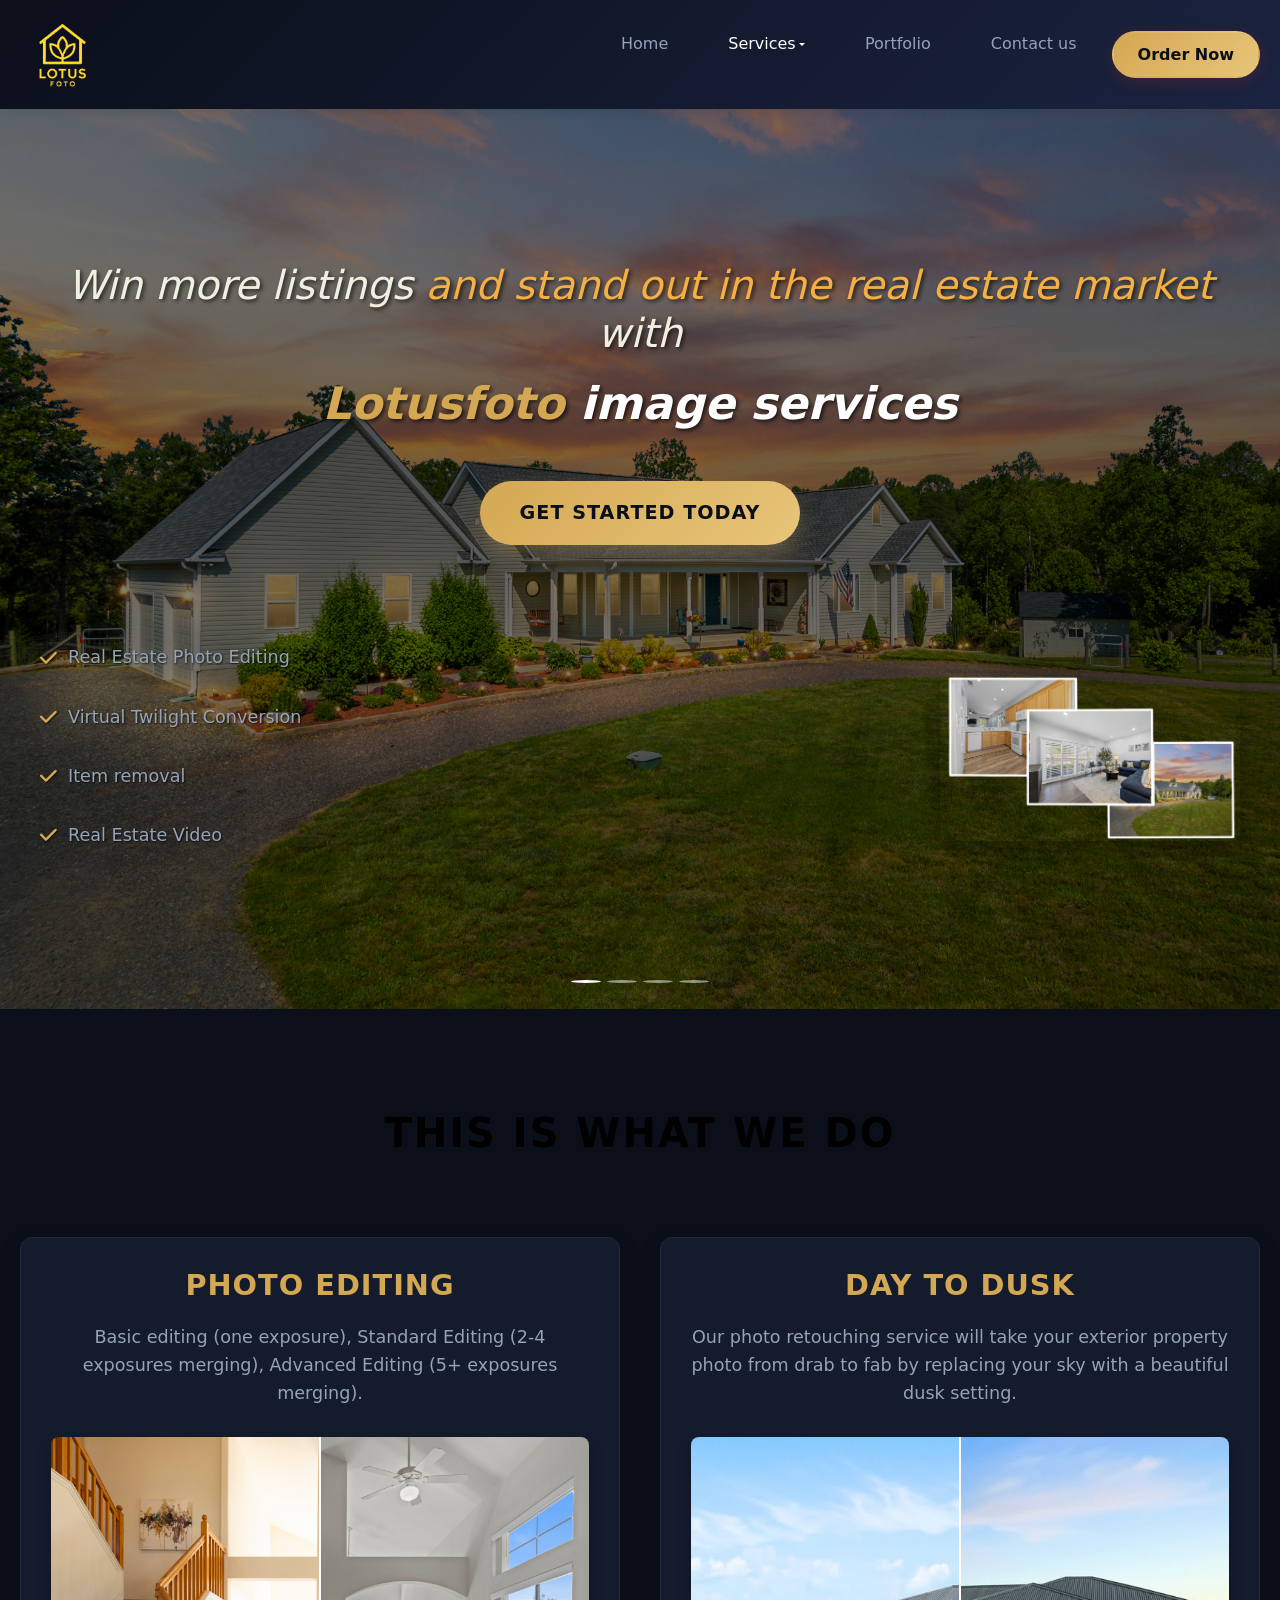
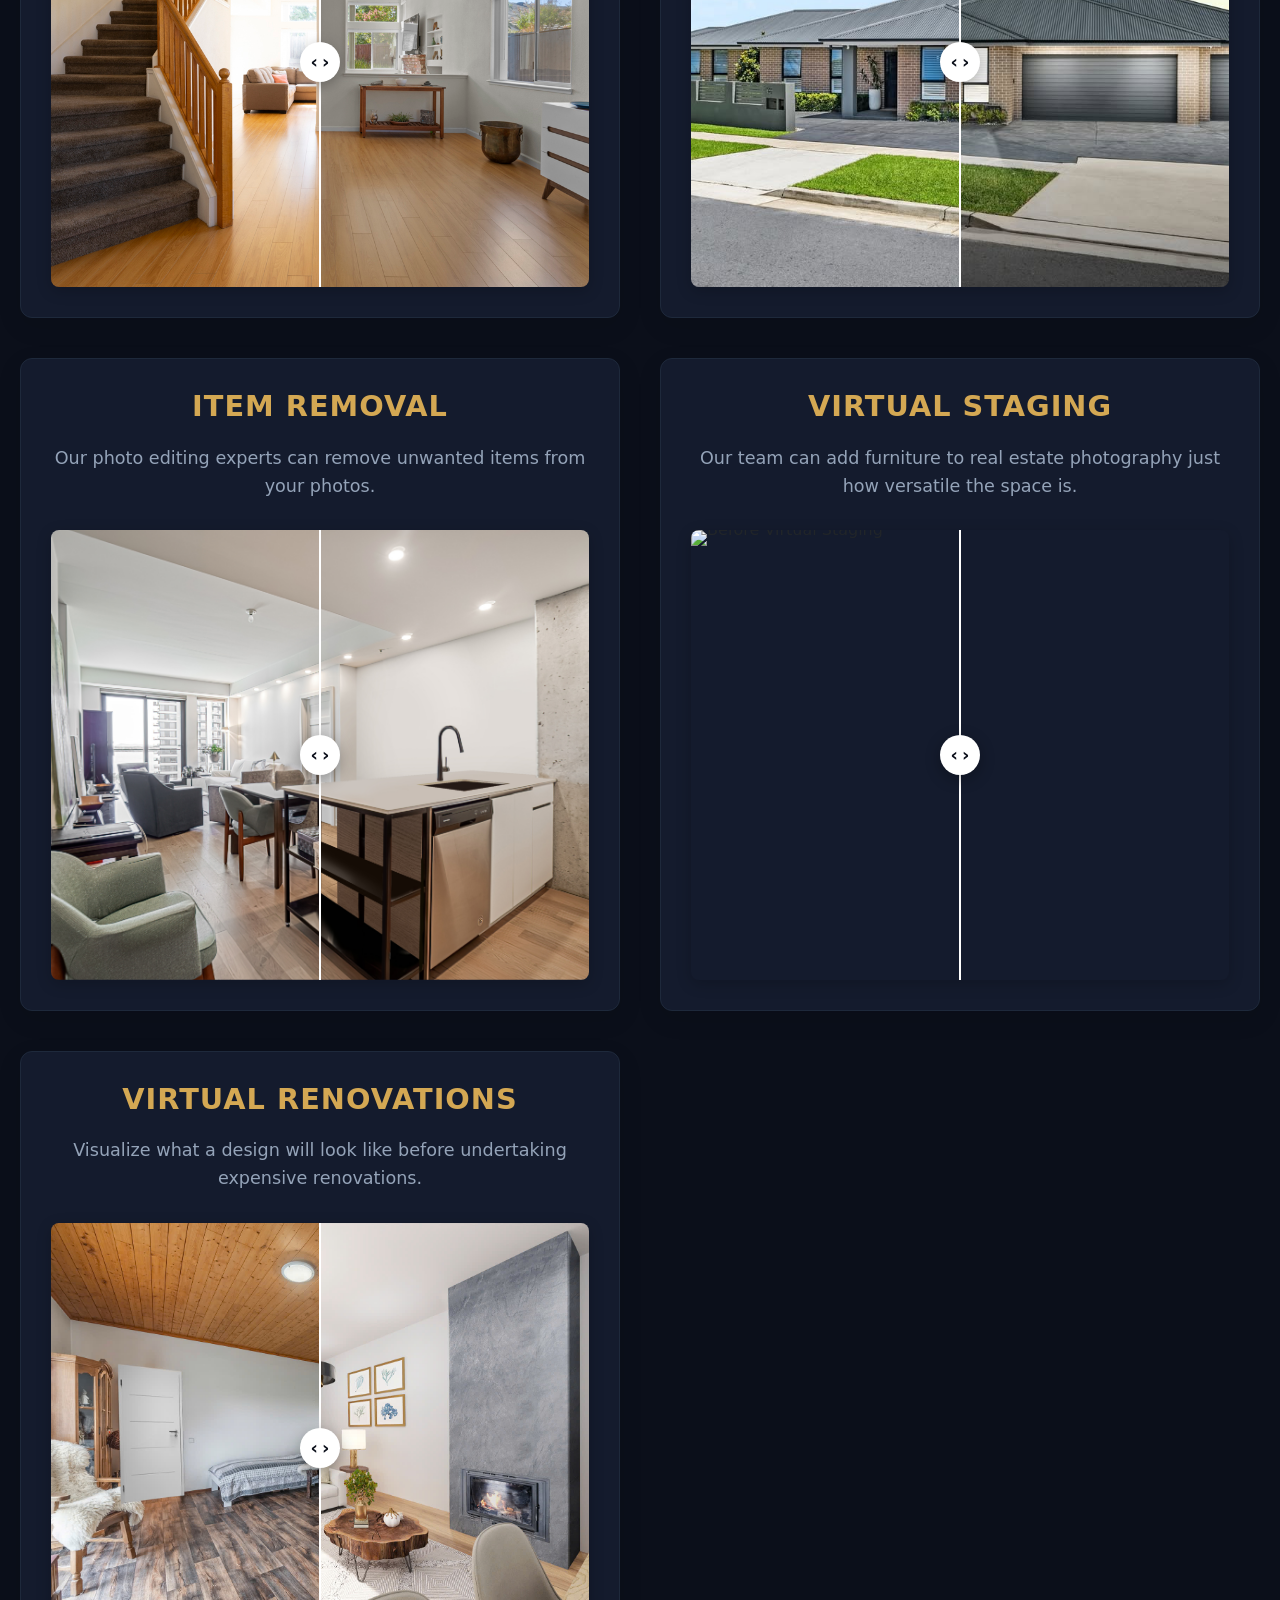
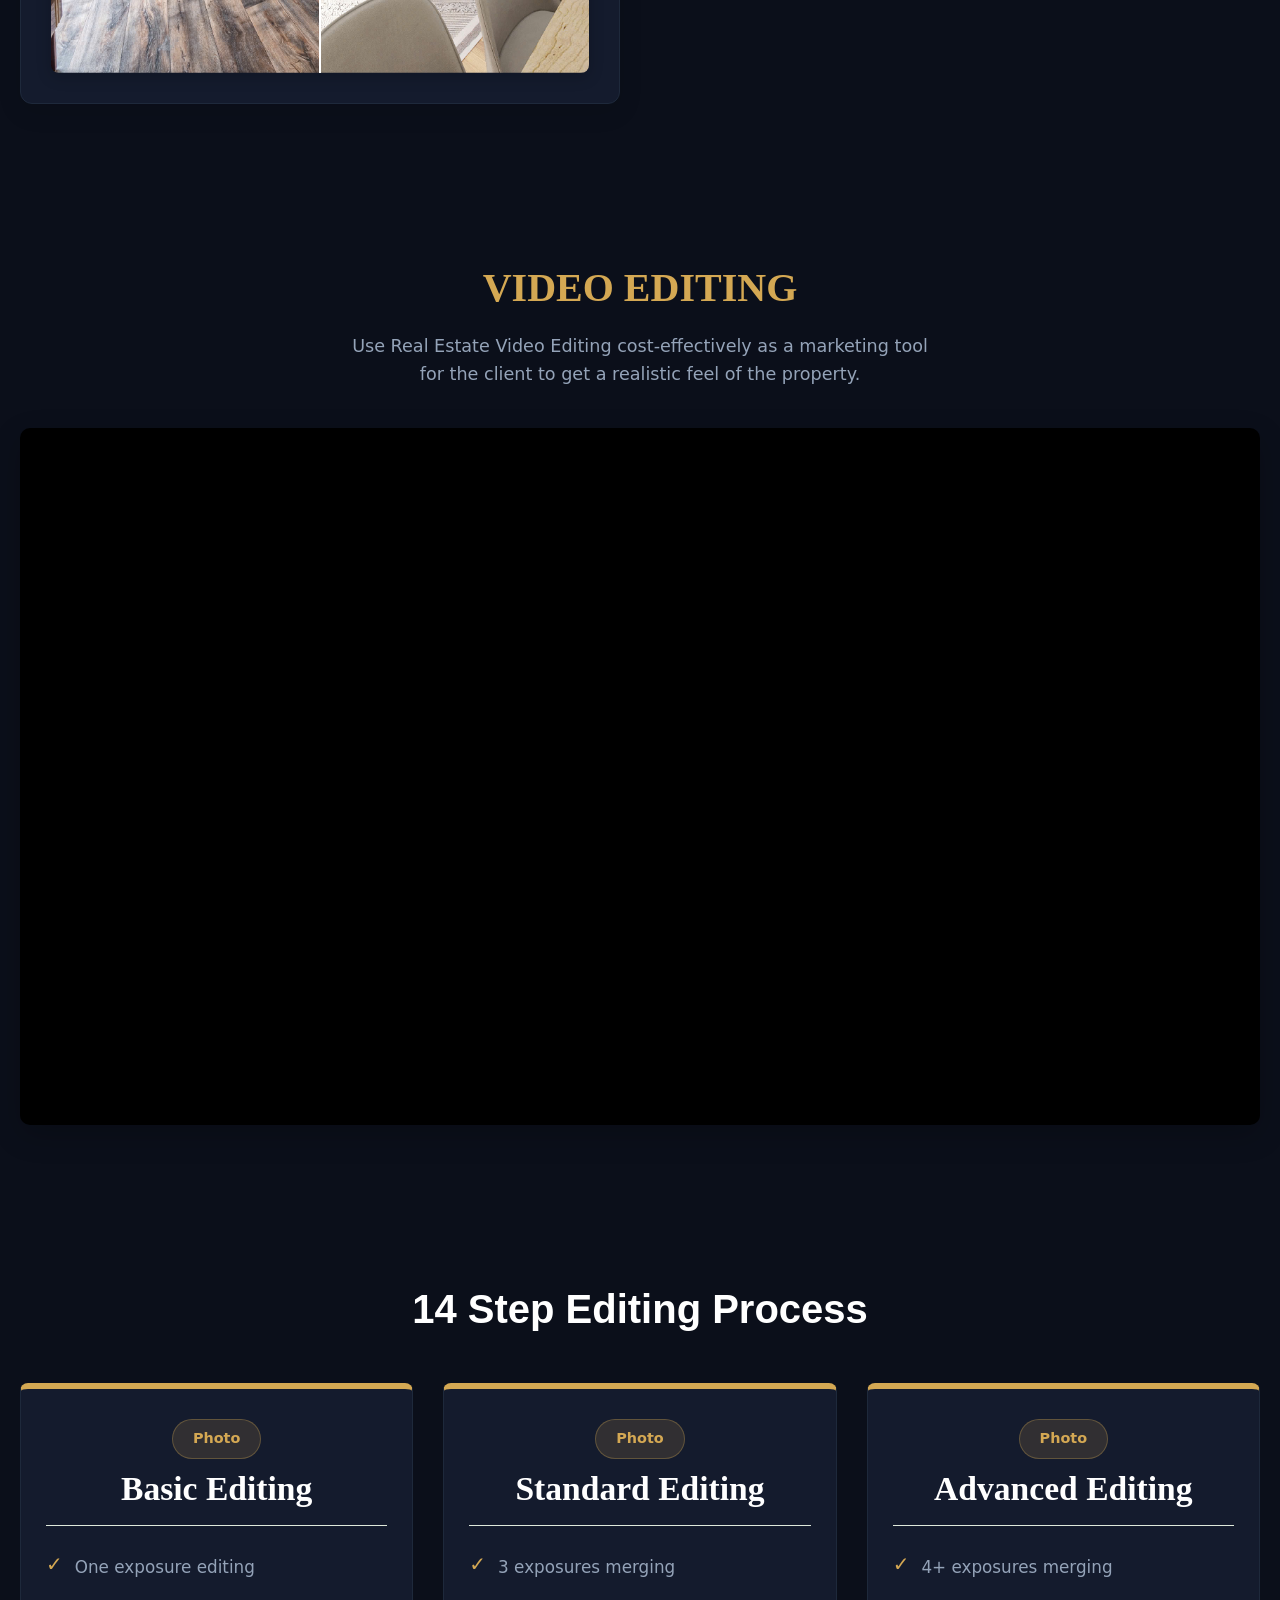
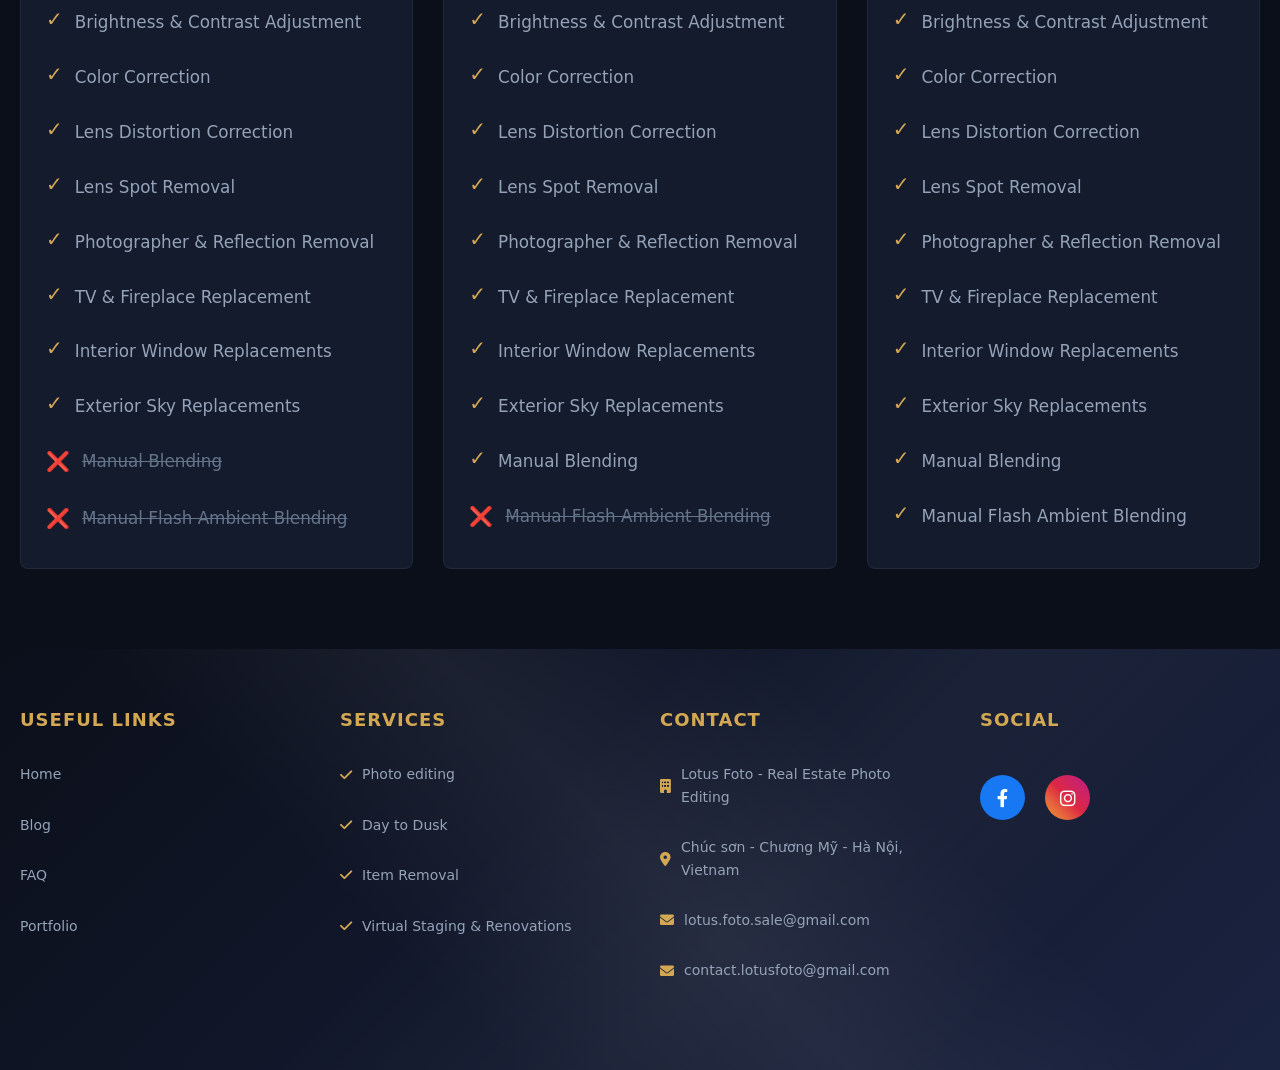
==== index.html @ e8d44ea0 "first commit" ====
<!DOCTYPE html>
<html lang="vi">
<head>
    <meta charset="UTF-8">
    <meta name="viewport" content="width=device-width, initial-scale=1.0, maximum-scale=5.0, user-scalable=yes">
    <title>Lotus Foto</title>
    <link rel="stylesheet" href="styles.css">
    <link rel="stylesheet" href="https://cdnjs.cloudflare.com/ajax/libs/font-awesome/6.0.0/css/all.min.css">
    <link href="https://cdn.jsdelivr.net/npm/bootstrap@5.3.0/dist/css/bootstrap.min.css" rel="stylesheet">
    <script src="https://cdn.jsdelivr.net/npm/bootstrap@5.3.0/dist/js/bootstrap.bundle.min.js"></script>
</head>
<body>
    <header class="header">
        <div class="header-container">
            <!-- Logo Section -->
            <div class="logo-section">
                <img src="images/logo.png" alt="Lotus Foto Logo" class="logo-image">
            </div>

            <!-- Right Section -->
            <div class="header-right-section">
                <!-- Mobile Menu Toggle -->
                <button class="mobile-menu-toggle" id="mobileMenuToggle">
                    <i class="fas fa-bars"></i>
                </button>
                
                <!-- Navigation Menu -->
                <nav class="navigation" id="navigation">
                    <ul class="nav-menu">
                        <li><a href="#home">Home</a></li>
                        <li class="dropdown">
                            <a href="services.html" class="dropdown-toggle" data-bs-toggle="dropdown" aria-expanded="false">Services</a>
                            <ul class="dropdown-menu">
                                <li><a class="dropdown-item" href="photo-editing.html">Photo Editing</a></li>
                                <li><a class="dropdown-item" href="day-to-dusk.html">Day to Dusk</a></li>
                                <li><a class="dropdown-item" href="item-removal.html">Item Removal</a></li>
                                <li><a class="dropdown-item" href="virtual-staging.html">Virtual Staging</a></li>
                                <li><a class="dropdown-item" href="virtual-renovation.html">Virtual Renovation</a></li>
                            </ul>
                        </li>
                        <li><a href="portfolio.html">Portfolio</a></li>
                        <li><a href="#footer">Contact us</a></li>
                    </ul>
                </nav>
                
                <!-- Buy Now Button -->
                <a href="order.html" class="buy-now-btn">Order Now</a>
            </div>
        </div>
    </header>

    <!-- HOME CONTENT (keeps header/footer) -->
    <div id="home-content" class="site-home">
    <!-- Banner Section -->
    <section class="banner">
        <div id="bannerCarousel" class="carousel slide" data-bs-ride="carousel" data-bs-interval="4000">
            <div class="carousel-indicators">
                <button type="button" data-bs-target="#bannerCarousel" data-bs-slide-to="0" class="active"></button>
                <button type="button" data-bs-target="#bannerCarousel" data-bs-slide-to="1"></button>
                <button type="button" data-bs-target="#bannerCarousel" data-bs-slide-to="2"></button>
                <button type="button" data-bs-target="#bannerCarousel" data-bs-slide-to="3"></button>
            </div>
            
            <div class="carousel-inner">
                <!-- Slide 1 -->
                <div class="carousel-item active">
                    <div class="banner-slide" style="background-image: url('images/banner2.jpg');"></div>
                </div>
                
                <!-- Slide 2 -->
                <div class="carousel-item">
                    <div class="banner-slide" style="background-image: url('images/banner3.jpg');"></div>
                </div>
                
                <!-- Slide 3 -->
                <div class="carousel-item">
                    <div class="banner-slide" style="background-image: url('images/banner4.jpg');"></div>
                </div>
                
                <!-- Slide 4 -->
                <div class="carousel-item">
                    <div class="banner-slide" style="background-image: url('images/banner5.jpg');"></div>
                </div>
            </div>
            
        </div>
        
        <!-- Fixed Content -->
        <div class="banner-overlay"></div>
        <div class="banner-content">
            <div class="banner-center">
                <div class="banner-text">
                    <h1 class="banner-headline">
                        <span class="text-cream">Win more listings</span> 
                        <span class="text-orange">and stand out in the real estate market</span> 
                        <span class="text-cream">with</span>
                    </h1>
                    <h2 class="banner-company">
                        <span class="text-orange">Lotusfoto</span> 
                        <span class="text-white">image services</span>
                    </h2>
                </div>
                
                <div class="banner-cta">
                    <button class="cta-button">GET STARTED TODAY</button>
                </div>
            </div>
            
            <div class="banner-bottom">
                <div class="banner-services">
                    <div class="service-item">
                        <i class="fas fa-check"></i>
                        <span>Real Estate Photo Editing</span>
                    </div>
                    <div class="service-item">
                        <i class="fas fa-check"></i>
                        <span>Virtual Twilight Conversion</span>
                    </div>
                    <div class="service-item">
                        <i class="fas fa-check"></i>
                        <span>Item removal</span>
                    </div>
                    <div class="service-item">
                        <i class="fas fa-check"></i>
                        <span>Real Estate Video</span>
                    </div>
                </div>
                
                <div class="banner-image">
                    <img src="images/banner.png" alt="Real Estate Photography" class="banner-img">
                </div>
            </div>
        </div>
    </section>

    <!-- Services Section -->
    <section id="what-we-do" class="services-section">
        <div class="services-container">
            <h2 class="services-title">THIS IS WHAT WE DO</h2>
            
            <div class="services-grid">
                <!-- Photo Editing Service -->
                <div class="service-card">
                    <h3 class="service-card-title">PHOTO EDITING</h3>
                    <p class="service-description">
                        Basic editing (one exposure), Standard Editing (2-4 exposures merging), Advanced Editing (5+ exposures merging).
                    </p>
                    <div class="before-after-container">
                        <div class="before-after-image">
                            <img src="images/PHOTO EDITING/7X5A7819.jpg" alt="Before Photo Editing" class="before-image">
                            <img src="images/PHOTO EDITING/7X5A7819_1.jpg" alt="After Photo Editing" class="after-image">
                            <div class="slider-line"></div>
                            <div class="slider-handle">
                                <div class="slider-arrow left">‹</div>
                                <div class="slider-arrow right">›</div>
                            </div>
                        </div>
                    </div>
                </div>

                <!-- Day to Dusk Service -->
                <div class="service-card">
                    <h3 class="service-card-title">DAY TO DUSK</h3>
                    <p class="service-description">
                        Our photo retouching service will take your exterior property photo from drab to fab by replacing your sky with a beautiful dusk setting.
                    </p>
                    <div class="before-after-container">
                        <div class="before-after-image">
                            <img src="images/DAY TO DUSK/anh trk.jpg" alt="Before Day to Dusk" class="before-image">
                            <img src="images/DAY TO DUSK/sau.jpg" alt="After Day to Dusk" class="after-image">
                            <div class="slider-line"></div>
                            <div class="slider-handle">
                                <div class="slider-arrow left">‹</div>
                                <div class="slider-arrow right">›</div>
                            </div>
                        </div>
                    </div>
                </div>

                <!-- Item Removal Service -->
                <div class="service-card">
                    <h3 class="service-card-title">ITEM REMOVAL</h3>
                    <p class="service-description">
                        Our photo editing experts can remove unwanted items from your photos.
                    </p>
                    <div class="before-after-container">
                        <div class="before-after-image">
                            <img src="images/ITEM REMOVAL/2.jpg" alt="Before Item Removal" class="before-image">
                            <img src="images/ITEM REMOVAL/1.jpg" alt="After Item Removal" class="after-image">
                            <div class="slider-line"></div>
                            <div class="slider-handle">
                                <div class="slider-arrow left">‹</div>
                                <div class="slider-arrow right">›</div>
                            </div>
                        </div>
                    </div>
                </div>


                <!-- Virtual Staging Service -->
                <div class="service-card">
                    <h3 class="service-card-title">VIRTUAL STAGING</h3>
                    <p class="service-description">
                        Our team can add furniture to real estate photography just how versatile the space is.
                    </p>
                    <div class="before-after-container">
                        <div class="before-after-image">
                            <img src="images/Sample Lotus Foto/Virtual Staging/1before.jpg" alt="Before Virtual Staging" class="before-image">
                            <img src="images/Sample Lotus Foto/Virtual Staging/1after.jpg" alt="After Virtual Staging" class="after-image">
                            <div class="slider-line"></div>
                            <div class="slider-handle">
                                <div class="slider-arrow left">‹</div>
                                <div class="slider-arrow right">›</div>
                            </div>
                        </div>
                    </div>
                </div>

                <!-- Virtual Renovations Service -->
                <div class="service-card">
                    <h3 class="service-card-title">VIRTUAL RENOVATIONS</h3>
                    <p class="service-description">
                        Visualize what a design will look like before undertaking expensive renovations.
                    </p>
                    <div class="before-after-container">
                        <div class="before-after-image">
                            <img src="images/1.jpg" alt="Before Virtual Renovation" class="before-image">
                            <img src="images/2.jpg" alt="After Virtual Renovation" class="after-image">
                            <div class="slider-line"></div>
                            <div class="slider-handle">
                                <div class="slider-arrow left">‹</div>
                                <div class="slider-arrow right">›</div>
                            </div>
                        </div>
                    </div>
                </div>
            </div>
        </div>
    </section>

    <!-- Video Section -->
    <section class="video-section">
        <div class="video-container">
            <h2 class="video-title">VIDEO EDITING</h2>
            <p class="video-description">Use Real Estate Video Editing cost-effectively as a marketing tool for the client to get a realistic feel of the property.</p>
            
            <div class="video-wrapper">
                <!-- Option 1: YouTube Video -->
                <iframe 
                    src="https://www.youtube.com/embed/FfPlHTAt458" 
                    title="Real Estate Video Editing"
                    frameborder="0" 
                    allow="accelerometer; autoplay; clipboard-write; encrypted-media; gyroscope; picture-in-picture" 
                    allowfullscreen>
                </iframe>
                
                <!-- Option 2: Local Video File (uncomment to use) -->
                <!--
                <video controls>
                    <source src="videos/your-video.mp4" type="video/mp4">
                    <source src="videos/your-video.webm" type="video/webm">
                    Your browser does not support the video tag.
                </video>
                -->
            </div>
        </div>
    </section>

    <!-- Pricing Section -->
    <section class="pricing-section">
        <div class="pricing-container">
            <h2 class="pricing-title">14 Step Editing Process</h2>
            
            <div class="pricing-grid">
                <!-- Basic Editing -->
                <div class="pricing-card basic">
                    <div class="pricing-header">
                        <span class="pricing-photo">Photo</span>
                        <h3 class="pricing-name">Basic Editing</h3>
                    </div>
                    <div class="pricing-features">
                        <div class="feature-item included">
                            <span class="checkmark">✔</span>
                            <span>One exposure editing</span>
                        </div>
                        <div class="feature-item included">
                            <span class="checkmark">✔</span>
                            <span>Brightness & Contrast Adjustment</span>
                        </div>
                        <div class="feature-item included">
                            <span class="checkmark">✔</span>
                            <span>Color Correction</span>
                        </div>
                        <div class="feature-item included">
                            <span class="checkmark">✔</span>
                            <span>Lens Distortion Correction</span>
                        </div>
                        <div class="feature-item included">
                            <span class="checkmark">✔</span>
                            <span>Lens Spot Removal</span>
                        </div>
                        <div class="feature-item included">
                            <span class="checkmark">✔</span>
                            <span>Photographer & Reflection Removal</span>
                        </div>
                        <div class="feature-item included">
                            <span class="checkmark">✔</span>
                            <span>TV & Fireplace Replacement</span>
                        </div>
                        <div class="feature-item included">
                            <span class="checkmark">✔</span>
                            <span>Interior Window Replacements</span>
                        </div>
                        <div class="feature-item included">
                            <span class="checkmark">✔</span>
                            <span>Exterior Sky Replacements</span>
                        </div>
                        <div class="feature-item excluded">
                            <span class="cross">❌</span>
                            <span>Manual Blending</span>
                        </div>
                        <div class="feature-item excluded">
                            <span class="cross">❌</span>
                            <span>Manual Flash Ambient Blending</span>
                        </div>
                    </div>
                </div>

                <!-- Standard Editing -->
                <div class="pricing-card standard">
                    <div class="pricing-header">
                        <span class="pricing-photo">Photo</span>
                        <h3 class="pricing-name">Standard Editing</h3>
                    </div>
                    <div class="pricing-features">
                        <div class="feature-item included">
                            <span class="checkmark">✔</span>
                            <span>3 exposures merging</span>
                        </div>
                        <div class="feature-item included">
                            <span class="checkmark">✔</span>
                            <span>Brightness & Contrast Adjustment</span>
                        </div>
                        <div class="feature-item included">
                            <span class="checkmark">✔</span>
                            <span>Color Correction</span>
                        </div>
                        <div class="feature-item included">
                            <span class="checkmark">✔</span>
                            <span>Lens Distortion Correction</span>
                        </div>
                        <div class="feature-item included">
                            <span class="checkmark">✔</span>
                            <span>Lens Spot Removal</span>
                        </div>
                        <div class="feature-item included">
                            <span class="checkmark">✔</span>
                            <span>Photographer & Reflection Removal</span>
                        </div>
                        <div class="feature-item included">
                            <span class="checkmark">✔</span>
                            <span>TV & Fireplace Replacement</span>
                        </div>
                        <div class="feature-item included">
                            <span class="checkmark">✔</span>
                            <span>Interior Window Replacements</span>
                        </div>
                        <div class="feature-item included">
                            <span class="checkmark">✔</span>
                            <span>Exterior Sky Replacements</span>
                        </div>
                        <div class="feature-item included">
                            <span class="checkmark">✔</span>
                            <span>Manual Blending</span>
                        </div>
                        <div class="feature-item excluded">
                            <span class="cross">❌</span>
                            <span>Manual Flash Ambient Blending</span>
                        </div>
                    </div>
                </div>

                <!-- Advanced Editing -->
                <div class="pricing-card advanced">
                    <div class="pricing-header">
                        <span class="pricing-photo">Photo</span>
                        <h3 class="pricing-name">Advanced Editing</h3>
                    </div>
                    <div class="pricing-features">
                        <div class="feature-item included">
                            <span class="checkmark">✔</span>
                            <span>4+ exposures merging</span>
                        </div>
                        <div class="feature-item included">
                            <span class="checkmark">✔</span>
                            <span>Brightness & Contrast Adjustment</span>
                        </div>
                        <div class="feature-item included">
                            <span class="checkmark">✔</span>
                            <span>Color Correction</span>
                        </div>
                        <div class="feature-item included">
                            <span class="checkmark">✔</span>
                            <span>Lens Distortion Correction</span>
                        </div>
                        <div class="feature-item included">
                            <span class="checkmark">✔</span>
                            <span>Lens Spot Removal</span>
                        </div>
                        <div class="feature-item included">
                            <span class="checkmark">✔</span>
                            <span>Photographer & Reflection Removal</span>
                        </div>
                        <div class="feature-item included">
                            <span class="checkmark">✔</span>
                            <span>TV & Fireplace Replacement</span>
                        </div>
                        <div class="feature-item included">
                            <span class="checkmark">✔</span>
                            <span>Interior Window Replacements</span>
                        </div>
                        <div class="feature-item included">
                            <span class="checkmark">✔</span>
                            <span>Exterior Sky Replacements</span>
                        </div>
                        <div class="feature-item included">
                            <span class="checkmark">✔</span>
                            <span>Manual Blending</span>
                        </div>
                        <div class="feature-item included">
                            <span class="checkmark">✔</span>
                            <span>Manual Flash Ambient Blending</span>
                        </div>
                    </div>
                </div>
            </div>
        </div>
    </section>
    </div>

    <!-- PHOTO EDITING PAGE (renders when hash=#photo-editing) -->
    <div id="photo-editing-page" class="site-page page-hidden">
        <!-- Top image slider -->
        <section class="pe-top-slider">
            <div class="pe-container">
                <div class="pe-skeleton" id="peTopSkeleton"></div>
                <div class="pe-multi-slider is-hidden" data-visible="3" data-autoplay="true" data-interval="3500">
                    <button class="pe-nav pe-prev" aria-label="Previous"></button>
                    <div class="pe-viewport">
                        <div class="pe-track">
                            <img src="images/Sample Lotus Foto/HDR Blending/2/DSC05851.jpg" loading="lazy" alt="slide 1">
                            <img src="images/Sample Lotus Foto/HDR Blending/2/DSC05895.jpg" loading="lazy" alt="slide 2">
                            <img src="images/Sample Lotus Foto/HDR Blending/2/DSC05904.jpg" loading="lazy" alt="slide 3">
                            <img src="images/Sample Lotus Foto/HDR Blending/2/DSC05935.jpg" loading="lazy" alt="slide 4">
                            <img src="images/Sample Lotus Foto/HDR Blending/2/DSC05970.jpg" loading="lazy" alt="slide 5">
                            <img src="images/Sample Lotus Foto/HDR Blending/2/DSC06031.jpg" loading="lazy" alt="slide 6">
                        </div>
                    </div>
                    <button class="pe-nav pe-next" aria-label="Next"></button>
                </div>
            </div>
        </section>
        <section class="pe-hero">
            <div class="pe-container">
                <h1 class="pe-title">Real Estate Photo Editing Services</h1>
                <p class="pe-lead">With over <strong>08 years of experience</strong> in real estate photo editing services, Egecko Team has served hundreds of satisfied customers worldwide. Our editing process is standardized with 14 steps, you can see it below.</p>
                <p class="pe-text">Especially, we have a person to <strong>control the quality of the product</strong> before sending it back to the customer, he is Lucas. After the editor completes the job, Lucas will check again to make sure the work is of the highest quality, and the customer's requirements have been completed.</p>
                <p class="pe-text"><strong>We are committed to high and consistency quality</strong> before sending photos back to the customer.</p>
                <div class="pe-cta"><a href="#contact" class="cta-button">Free Trial Test</a></div>
            </div>
        </section>

        <section class="pe-process">
            <div class="pe-container">
                <h2 class="pe-section-title">Photo Editing Process</h2>
                <div class="pe-card">
                    <ul>
                        <li>Exposures merging/ Blending</li>
                        <li>Correct Color</li>
                        <li>Correct Lens Distortion</li>
                        <li>Adjust Brightness & Contrast</li>
                        <li>Remove Lens Spot</li>
                        <li>Remove Camera & Reflection</li>
                        <li>Manual Blending + Manual Flash Ambient Blending</li>
                        <li>Add TV Screen & Fire to Fireplace</li>
                        <li>Interior Window Replacements</li>
                        <li>Sky Replacements</li>
                    </ul>
                </div>
            </div>
        </section>

        <section class="pe-showcase">
            <div class="pe-container">
                <h2 class="pe-section-title alt">Check Out What We Do</h2>
                <div class="pe-grid">
                    <div class="before-after-container">
                        <div class="before-after-image">
                            <img src="images/Sample Lotus Foto/Virtual Staging/1before.jpg" alt="Before" class="before-image">
                            <img src="images/Sample Lotus Foto/Virtual Staging/1after.jpg" alt="After" class="after-image">
                            <div class="slider-line"></div>
                            <div class="slider-handle"><div class="slider-arrow left">‹</div><div class="slider-arrow right">›</div></div>
                        </div>
                    </div>
                    <div class="before-after-container">
                        <div class="before-after-image">
                            <img src="images/PHOTO EDITING/7X5A7819_1.jpg" alt="Before" class="before-image">
                            <img src="images/PHOTO EDITING/7X5A7819.jpg" alt="After" class="after-image">
                            <div class="slider-line"></div>
                            <div class="slider-handle"><div class="slider-arrow left">‹</div><div class="slider-arrow right">›</div></div>
                        </div>
                    </div>
                    <div class="before-after-container">
                        <div class="before-after-image">
                            <img src="images/DAY TO DUSK/anh trk.jpg" alt="Before" class="before-image">
                            <img src="images/DAY TO DUSK/sau.jpg" alt="After" class="after-image">
                            <div class="slider-line"></div>
                            <div class="slider-handle"><div class="slider-arrow left">‹</div><div class="slider-arrow right">›</div></div>
                        </div>
                    </div>
                </div>
            </div>
        </section>

        <section class="pe-prices">
            <div class="pe-container">
                <h2 class="pe-section-title">Real Estate Photo Editing Prices</h2>
                <div class="pricing-grid">
                    <!-- Reuse existing pricing cards -->
                    <div class="pricing-card basic">
                        <div class="pricing-header">
                            <span class="pricing-photo">Photo</span>
                            <h3 class="pricing-name">Basic Editing</h3>
                        </div>
                        <div class="pricing-features">
                            <div class="feature-item included"><span class="checkmark">✔</span><span>01 exposure editing</span></div>
                            <div class="feature-item included"><span class="checkmark">✔</span><span>14 Steps Editing Process</span></div>
                            <div class="feature-item included"><span class="checkmark">✔</span><span>Turnaround: 12–15 hours</span></div>
                        </div>
                    </div>
                    <div class="pricing-card standard">
                        <div class="pricing-header">
                            <span class="pricing-photo">Photo</span>
                            <h3 class="pricing-name">Standard Editing</h3>
                        </div>
                        <div class="pricing-features">
                            <div class="feature-item included"><span class="checkmark">✔</span><span>02 – 03 exposures editing</span></div>
                            <div class="feature-item included"><span class="checkmark">✔</span><span>14 Steps Editing Process</span></div>
                            <div class="feature-item included"><span class="checkmark">✔</span><span>Turnaround: 12–15 hours</span></div>
                        </div>
                    </div>
                    <div class="pricing-card advanced">
                        <div class="pricing-header">
                            <span class="pricing-photo">Photo</span>
                            <h3 class="pricing-name">Advanced Editing</h3>
                        </div>
                        <div class="pricing-features">
                            <div class="feature-item included"><span class="checkmark">✔</span><span>04+ exposures editing</span></div>
                            <div class="feature-item included"><span class="checkmark">✔</span><span>14 Steps Editing Process</span></div>
                            <div class="feature-item included"><span class="checkmark">✔</span><span>Turnaround: 12–15 hours</span></div>
                        </div>
                    </div>
                </div>
                <div class="pe-cta"><a href="order.html" class="cta-button">Create Order</a></div>
            </div>
        </section>
    </div>

    <!-- Footer -->
    <footer id="footer" class="footer">
        <div class="footer-container">
            <div class="footer-content">
                <!-- Useful Links -->
                <div class="footer-column footer-links">
                    <h3 class="footer-title">USEFUL LINKS</h3>
                    <ul class="footer-list">
                        <li><a href="#home">Home</a></li>
                        <li><a href="#blog">Blog</a></li>
                        <li><a href="#faq">FAQ</a></li>
                        <li><a href="#portfolio">Portfolio</a></li>
                    </ul>
                </div>

                <!-- Services -->
                <div class="footer-column footer-services">
                    <h3 class="footer-title">SERVICES</h3>
                    <ul class="footer-list with-icons">
                        <li><i class="fas fa-check"></i><span>Photo editing</span></li>
                        <li><i class="fas fa-check"></i><span>Day to Dusk</span></li>
                        <li><i class="fas fa-check"></i><span>Item Removal</span></li>
                        <li><i class="fas fa-check"></i><span>Virtual Staging & Renovations</span></li>
                    </ul>
                </div>

                <!-- Contact -->
                <div class="footer-column footer-contact">
                    <h3 class="footer-title">CONTACT</h3>
                    <ul class="footer-list with-icons">
                        <li><i class="fas fa-building"></i><span>Lotus Foto - Real Estate Photo Editing</span></li>
                        <li><i class="fas fa-location-dot"></i><span>Chúc sơn - Chương Mỹ - Hà Nội, Vietnam</span></li>
                        <li><i class="fas fa-envelope"></i><span>lotus.foto.sale@gmail.com</span></li>
                        <li><i class="fas fa-envelope"></i><span>contact.lotusfoto@gmail.com</span></li>
                    </ul>
                </div>

                <!-- Social + Newsletter -->
                <div class="footer-column footer-social">
                    <h3 class="footer-title">SOCIAL</h3>
                    <div class="social-media-section">
                        <div class="social-icons">
                            <a href="https://www.facebook.com/profile.php?id=61579599152434&locale=vi_VN" target="_blank" aria-label="Facebook" class="social-icon facebook"><i class="fab fa-facebook-f"></i></a>
                            <a href="https://www.instagram.com/lotus_foto_editing/" target="_blank" aria-label="Instagram" class="social-icon instagram"><i class="fab fa-instagram"></i></a>
                        </div>
                    </div>
                </div>
            </div>
        </div>
    </footer>
    

    <!-- EmailJS CDN -->
    <script type="text/javascript" src="https://cdn.jsdelivr.net/npm/@emailjs/browser@4/dist/email.min.js"></script>
    <script src="main.js"></script>
</body>
</html>
---- styles.css ----
.page-hidden {
  display: none;
}
.site-page,
.site-home {
  contain: content;
}
:root {
  --bg-primary: #0b0f1a;
  --bg-card: #141b2d;
  --bg-card-hover: #1a2340;
  --border-color: #1e293b;
  --gold-primary: #d4a853;
  --gold-hover: #e8c57a;
  --gold-glow: rgba(212, 168, 83, 0.3);
  --text-primary: #ffffff;
  --text-secondary: #94a3b8;
  --text-muted: #64748b;
}

/* Reset and Base Styles */
* {
  margin: 0;
  padding: 0;
  box-sizing: border-box;
}

body {
  font-family: "Arial", sans-serif;
  background-color: var(--bg-primary);
  color: var(--text-primary);
  margin: 0;
  padding: 0;
}

/* Header Styles */
.header {
  background: linear-gradient(
    135deg,
    var(--bg-primary) 0%,
    #1a2340 50%,
    var(--bg-primary) 100%
  );
  background-size: 200% 200%;
  padding: 12px 0;
  position: sticky;
  top: 0;
  z-index: 1000;
  box-shadow: 0 2px 10px rgba(0, 0, 0, 0.1);
  transition: all 0.4s cubic-bezier(0.4, 0, 0.2, 1);
  min-height: 94px; /* Fixed height to prevent jumping */
  animation: headerGradient 8s ease-in-out infinite;
}

@keyframes headerGradient {
  0%,
  100% {
    background-position: 0% 50%;
  }
  50% {
    background-position: 100% 50%;
  }
}

/* Header when scrolled */
.header.header-scrolled {
  background: linear-gradient(
    135deg,
    rgba(11, 15, 26, 0.96) 0%,
    rgba(20, 27, 45, 0.96) 50%,
    rgba(11, 15, 26, 0.96) 100%
  );
  backdrop-filter: blur(15px);
  box-shadow: 0 8px 32px rgba(0, 0, 0, 0.2);
  padding: 12px 0; /* Keep same padding to prevent jumping */
  transform: translateY(-2px);
  animation: none; /* Stop gradient animation when scrolled */
}

.header.header-scrolled .logo-image {
  height: 85px; /* Keep same height to prevent jumping */
}

.header-container {
  max-width: 1440px;
  margin: 0 auto;
  padding: 0 20px;
  display: flex;
  align-items: center;
  justify-content: space-between;
}

/* Logo Section */
.logo-section {
  display: flex;
  align-items: center;
}

.logo-image {
  height: 85px;
  width: auto;
  max-width: 320px;
  object-fit: contain;
  transition: transform 0.3s ease;
  background: transparent;
  filter: brightness(1.2) contrast(1.1);
}

.logo-image:hover {
  transform: scale(1.05);
}

/* Right Section Container */
.header-right-section {
  display: flex;
  align-items: center;
  gap: 20px;
}

/* Navigation Menu */
.navigation {
  display: flex;
  align-items: center; /* vertically center menu with button */
}

.nav-menu {
  display: flex;
  align-items: center;
  list-style: none;
  gap: 30px;
}

.nav-menu li {
  flex: 0 0 auto;
  text-align: left;
}

.nav-menu li a {
  color: var(--text-secondary);
  text-decoration: none;
  font-size: 16px;
  font-weight: 500;
  padding: 12px 15px 10px; /* nudge text down to align with button */
  border-radius: 5px;
  transition: all 0.4s cubic-bezier(0.4, 0, 0.2, 1);
  display: inline-block;
  line-height: 1.2;
  white-space: nowrap;
  position: relative;
  overflow: hidden;
  transform: translateY(0);
}

.nav-menu li a::before {
  content: "";
  position: absolute;
  top: 0;
  left: -100%;
  width: 100%;
  height: 100%;
  background: linear-gradient(
    90deg,
    transparent,
    rgba(255, 255, 255, 0.2),
    transparent
  );
  transition: left 0.6s ease;
}

.nav-menu li a:hover::before {
  left: 100%;
}

.nav-menu li a:hover {
  background: linear-gradient(
    135deg,
    rgba(212, 168, 83, 0.12),
    rgba(212, 168, 83, 0.22)
  );
  color: var(--gold-primary);
  transform: translateY(-2px);
  box-shadow: 0 4px 12px rgba(245, 158, 11, 0.3);
}

/* Dropdown (Services) */
.dropdown {
  position: relative;
}

.dropdown-toggle::after {
  content: "\f107"; /* fa-chevron-down */
  font-family: "Font Awesome 6 Free";
  font-weight: 900;
  margin-left: 8px;
  font-size: 0.8rem;
}

.dropdown-menu {
  position: absolute;
  top: 100%;
  left: 0;
  min-width: 240px;
  padding: 10px 0;
  margin-top: 10px;
  background: var(--bg-card);
  border-radius: 8px;
  box-shadow: 0 10px 25px rgba(0, 0, 0, 0.15);
  opacity: 0;
  visibility: hidden;
  transform: translateY(6px);
  transition: all 0.2s ease;
  z-index: 1001;
}

.nav-menu .dropdown-menu .dropdown-item {
  display: block;
  padding: 10px 18px;
  color: var(--text-primary);
  text-decoration: none;
  white-space: nowrap;
  transition:
    background 0.15s ease,
    color 0.15s ease;
}

.nav-menu .dropdown-menu .dropdown-item:hover {
  background: linear-gradient(45deg, var(--gold-primary), var(--gold-hover));
  color: #0b0f1a;
}

/* Open on hover for desktop */
@media (hover: hover) and (pointer: fine) {
  .dropdown:hover > .dropdown-menu {
    display: block; /* ensure visible despite Bootstrap default */
    opacity: 1;
    visibility: visible;
    transform: translateY(0);
  }
}

/* Services dropdown clickable link */
.dropdown .dropdown-toggle {
  cursor: pointer;
  text-decoration: none;
  color: #ffffff;
}

.dropdown .dropdown-toggle:hover {
  color: #ffffff;
}

/* Header Right Section */
.header-right {
  display: flex;
  align-items: center;
  gap: 20px;
}

/* Buy Now Button */
.buy-now-btn {
  background: linear-gradient(
    135deg,
    var(--gold-primary) 0%,
    var(--gold-hover) 100%
  );
  color: #0b0f1a;
  border: 2px solid transparent;
  padding: 12px 24px; /* match nav item height for straight alignment */
  border-radius: 30px;
  font-size: 16px;
  font-weight: bold;
  cursor: pointer;
  transition: all 0.4s cubic-bezier(0.4, 0, 0.2, 1);
  white-space: nowrap;
  line-height: 1.2;
  vertical-align: middle;
  text-decoration: none; /* ensure no underline when used as <a> */
  display: inline-block;
  position: relative;
  overflow: hidden;
  box-shadow: 0 4px 15px rgba(220, 38, 38, 0.2);
}

.buy-now-btn::before {
  content: "";
  position: absolute;
  top: 0;
  left: -100%;
  width: 100%;
  height: 100%;
  background: linear-gradient(
    90deg,
    transparent,
    rgba(255, 255, 255, 0.4),
    transparent
  );
  transition: left 0.6s ease;
}

.buy-now-btn:hover::before {
  left: 100%;
}

.buy-now-btn:hover {
  background: linear-gradient(
    135deg,
    var(--gold-hover) 0%,
    var(--gold-primary) 100%
  );
  color: #0b0f1a;
  transform: translateY(-3px) scale(1.05);
  box-shadow: 0 8px 25px rgba(245, 158, 11, 0.4);
  border-color: #f59e0b;
}

/* Order Form Modal Styles */
.modal {
  display: none;
  position: fixed;
  z-index: 2000;
  left: 0;
  top: 0;
  width: 100%;
  height: 100%;
  background-color: rgba(0, 0, 0, 0.5);
  backdrop-filter: blur(5px);
}

.modal-content {
  background-color: #f8f9e0;
  margin: 5% auto;
  padding: 0;
  border-radius: 12px;
  width: 90%;
  max-width: 600px;
  max-height: 90vh;
  overflow-y: auto;
  box-shadow: 0 10px 30px rgba(0, 0, 0, 0.3);
  animation: modalSlideIn 0.3s ease-out;
}

@keyframes modalSlideIn {
  from {
    opacity: 0;
    transform: translateY(-50px);
  }
  to {
    opacity: 1;
    transform: translateY(0);
  }
}

.modal-header {
  background: #f8f9e0;
  color: #000000;
  padding: 20px;
  border-radius: 12px 12px 0 0;
  display: flex;
  justify-content: space-between;
  align-items: center;
  border-bottom: 2px solid #e7efc2;
}

.modal-header h2 {
  margin: 0;
  font-size: 1.5rem;
  font-weight: 600;
}

.close {
  color: #000000;
  font-size: 28px;
  font-weight: bold;
  cursor: pointer;
  transition: color 0.3s ease;
}

.close:hover {
  color: #1a361a;
}

.order-form {
  padding: 30px;
}

.form-group {
  margin-bottom: 20px;
}

.form-group label {
  display: block;
  margin-bottom: 8px;
  font-weight: 500;
  color: #333;
  font-size: 14px;
}

.form-group input,
.form-group textarea {
  width: 100%;
  padding: 12px;
  border: 1px solid #ddd;
  border-radius: 6px;
  font-size: 14px;
  background-color: white;
  transition:
    border-color 0.3s ease,
    box-shadow 0.3s ease;
}

.form-group input:focus,
.form-group textarea:focus {
  outline: none;
  border-color: #1a361a;
  box-shadow: 0 0 0 2px rgba(26, 54, 26, 0.1);
}

.checkbox-group {
  display: grid;
  grid-template-columns: repeat(auto-fit, minmax(200px, 1fr));
  gap: 10px;
  margin-top: 10px;
}

.checkbox-label {
  display: flex;
  align-items: center;
  cursor: pointer;
  font-size: 14px;
  color: #333;
}

.checkbox-label input[type="checkbox"] {
  width: auto;
  margin-right: 8px;
  cursor: pointer;
}

.checkbox-label span {
  user-select: none;
}

.submit-btn {
  background: #f8f9e0;
  color: #000000;
  border: 2px solid #1a361a;
  padding: 15px 30px;
  border-radius: 6px;
  font-size: 16px;
  font-weight: 600;
  cursor: pointer;
  width: 100%;
  transition: all 0.3s ease;
}

.submit-btn:hover {
  background: #1e3a8a;
  color: #ffffff;
  border-color: #1e3a8a;
  transform: translateY(-2px);
  box-shadow: 0 5px 15px rgba(30, 58, 138, 0.3);
}

.submit-btn:active {
  transform: translateY(0);
}

/* Portfolio Section Styles */
.portfolio-section {
  background: #f8f9fa;
  padding: 80px 0;
}

.portfolio-container {
  max-width: 1440px;
  margin: 0 auto;
  padding: 0 20px;
}

.portfolio-title {
  text-align: center;
  font-size: 3rem;
  font-weight: 700;
  color: #1b2e1b;
  margin-bottom: 20px;
  font-family: "Times New Roman", serif;
}

.portfolio-subtitle {
  text-align: center;
  font-size: 1.2rem;
  color: #666;
  margin-bottom: 50px;
  max-width: 600px;
  margin-left: auto;
  margin-right: auto;
}

.portfolio-filters {
  display: flex;
  justify-content: center;
  gap: 15px;
  margin-bottom: 50px;
  flex-wrap: wrap;
}

.filter-btn {
  background: #f8f9e0;
  color: #1b2e1b;
  border: 2px solid #1b2e1b;
  padding: 12px 24px;
  border-radius: 25px;
  font-size: 14px;
  font-weight: 600;
  cursor: pointer;
  transition: all 0.3s ease;
}

.filter-btn:hover,
.filter-btn.active {
  background: #1b2e1b;
  color: #ffffff;
  transform: translateY(-2px);
  box-shadow: 0 4px 15px rgba(27, 46, 27, 0.3);
}

.portfolio-grid {
  display: grid;
  grid-template-columns: repeat(auto-fill, minmax(300px, 1fr));
  gap: 20px;
  margin-top: 40px;
}

.portfolio-item {
  position: relative;
  border-radius: 12px;
  overflow: hidden;
  box-shadow: 0 8px 25px rgba(0, 0, 0, 0.1);
  transition:
    transform 0.3s ease,
    box-shadow 0.3s ease;
  cursor: pointer;
}

.portfolio-item:hover {
  transform: translateY(-5px);
  box-shadow: 0 15px 35px rgba(0, 0, 0, 0.2);
}

.portfolio-item img {
  width: 100%;
  height: 250px;
  object-fit: cover;
  transition: transform 0.3s ease;
}

.portfolio-item:hover img {
  transform: scale(1.05);
}

.portfolio-overlay {
  position: absolute;
  top: 0;
  left: 0;
  right: 0;
  bottom: 0;
  background: linear-gradient(
    135deg,
    rgba(27, 46, 27, 0.8) 0%,
    rgba(27, 46, 27, 0.6) 100%
  );
  display: flex;
  align-items: center;
  justify-content: center;
  opacity: 0;
  transition: opacity 0.3s ease;
}

.portfolio-item:hover .portfolio-overlay {
  opacity: 1;
}

.portfolio-overlay i {
  color: white;
  font-size: 2rem;
}

/* Portfolio Modal */
.portfolio-modal {
  display: none;
  position: fixed;
  z-index: 3000;
  left: 0;
  top: 0;
  width: 100%;
  height: 100%;
  background-color: rgba(0, 0, 0, 0.9);
  backdrop-filter: blur(5px);
}

.portfolio-modal-content {
  position: relative;
  margin: 2% auto;
  width: 90%;
  max-width: 1200px;
  max-height: 90vh;
}

.portfolio-modal img {
  width: 100%;
  height: auto;
  max-height: 80vh;
  object-fit: contain;
  border-radius: 12px;
}

.portfolio-modal-close {
  position: absolute;
  top: 20px;
  right: 30px;
  color: white;
  font-size: 40px;
  font-weight: bold;
  cursor: pointer;
  z-index: 3001;
  transition: color 0.3s ease;
}

.portfolio-modal-close:hover {
  color: #ffcc00;
}

/* Responsive Portfolio */
@media (max-width: 768px) {
  .portfolio-section {
    padding: 60px 0;
  }

  .portfolio-container {
    padding: 0 15px;
  }

  .portfolio-title {
    font-size: 2rem;
    margin-bottom: 15px;
    line-height: 1.2;
  }

  .portfolio-subtitle {
    font-size: 1rem;
    margin-bottom: 30px;
    padding: 0 10px;
  }

  .portfolio-grid {
    grid-template-columns: repeat(auto-fill, minmax(280px, 1fr));
    gap: 15px;
    margin-top: 30px;
  }

  .portfolio-item img {
    height: 200px;
  }

  .portfolio-filters {
    gap: 8px;
    margin-bottom: 30px;
    flex-wrap: wrap;
    justify-content: center;
  }

  .filter-btn {
    padding: 10px 16px;
    font-size: 13px;
    border-radius: 20px;
  }

  /* Portfolio Modal for mobile */
  .portfolio-modal-content {
    margin: 5% auto;
    width: 95%;
    max-height: 85vh;
  }

  .portfolio-modal img {
    max-height: 70vh;
    border-radius: 8px;
  }

  .portfolio-modal-close {
    top: 10px;
    right: 15px;
    font-size: 30px;
  }

  /* Pagination for mobile */
  .pagination-container {
    margin-top: 30px;
    padding: 15px 10px;
    gap: 8px;
  }

  .pagination-btn {
    padding: 8px 12px;
    font-size: 13px;
    min-width: 36px;
  }

  .pagination-btn.page-number {
    min-width: 32px;
    padding: 8px 10px;
  }

  .pagination-info {
    font-size: 12px;
    padding: 8px 12px;
    margin-left: 10px;
  }
}

@media (max-width: 480px) {
  .portfolio-section {
    padding: 50px 0;
  }

  .portfolio-container {
    padding: 0 10px;
  }

  .portfolio-title {
    font-size: 1.7rem;
    margin-bottom: 12px;
  }

  .portfolio-subtitle {
    font-size: 0.95rem;
    margin-bottom: 25px;
  }

  .portfolio-grid {
    grid-template-columns: repeat(auto-fill, minmax(250px, 1fr));
    gap: 12px;
    margin-top: 25px;
  }

  .portfolio-item img {
    height: 180px;
  }

  .portfolio-filters {
    gap: 6px;
    margin-bottom: 25px;
  }

  .filter-btn {
    padding: 8px 14px;
    font-size: 12px;
    border-radius: 18px;
  }

  /* Portfolio Modal for small mobile */
  .portfolio-modal-content {
    margin: 10% auto;
    width: 98%;
    max-height: 80vh;
  }

  .portfolio-modal img {
    max-height: 65vh;
  }

  .portfolio-modal-close {
    top: 5px;
    right: 10px;
    font-size: 25px;
  }

  /* Pagination for small mobile */
  .pagination-container {
    gap: 5px;
    justify-content: space-between;
    margin-top: 25px;
  }

  .pagination-btn {
    padding: 6px 8px;
    font-size: 12px;
    min-width: 30px;
  }

  .pagination-btn.page-number {
    min-width: 28px;
    padding: 6px 8px;
  }

  .pagination-info {
    font-size: 11px;
    padding: 6px 10px;
    margin-left: 5px;
    order: -1;
    width: 100%;
    text-align: center;
    margin-bottom: 10px;
  }
}

@media (max-width: 360px) {
  .portfolio-title {
    font-size: 1.5rem;
  }

  .portfolio-grid {
    grid-template-columns: 1fr;
    gap: 10px;
  }

  .portfolio-item img {
    height: 160px;
  }

  .filter-btn {
    padding: 7px 12px;
    font-size: 11px;
  }
}

/* Mobile Menu Toggle */
.mobile-menu-toggle {
  display: none;
  background: none;
  border: none;
  color: white;
  font-size: 24px;
  cursor: pointer;
  padding: 10px;
  border-radius: 5px;
  transition: all 0.3s ease;
  -webkit-tap-highlight-color: transparent;
  touch-action: manipulation;
}

.mobile-menu-toggle:hover {
  background-color: rgba(255, 255, 255, 0.1);
}

.mobile-menu-toggle.active {
  background-color: rgba(255, 255, 255, 0.2);
}

/* Responsive Design */
@media (max-width: 768px) {
  .header {
    min-height: 80px;
    padding: 8px 0;
  }

  .header-container {
    flex-direction: row;
    justify-content: space-between;
    align-items: center;
    padding: 0 15px;
  }

  .logo-section {
    flex: 0 0 auto;
  }

  .logo-image {
    height: 60px;
    max-width: 200px;
  }

  .header-right-section {
    flex-direction: row;
    gap: 10px;
    align-items: center;
  }

  .mobile-menu-toggle {
    display: block;
    order: 2;
  }

  .navigation {
    position: absolute;
    top: 100%;
    left: 0;
    right: 0;
    background: linear-gradient(135deg, #1e3a8a 0%, #3b82f6 50%, #1e3a8a 100%);
    box-shadow: 0 4px 20px rgba(0, 0, 0, 0.2);
    transform: translateY(-100%);
    opacity: 0;
    visibility: hidden;
    transition: all 0.3s ease;
    z-index: 999;
    padding: 20px 15px;
  }

  .navigation.active {
    transform: translateY(0);
    opacity: 1;
    visibility: visible;
  }

  .nav-menu {
    flex-direction: column;
    gap: 15px;
    align-items: stretch;
  }

  .nav-menu li {
    text-align: center;
  }

  .nav-menu li a {
    display: block;
    padding: 15px 20px;
    font-size: 16px;
    border-radius: 8px;
    background: rgba(255, 255, 255, 0.1);
    transition: all 0.3s ease;
  }

  .nav-menu li a:hover {
    background: rgba(255, 255, 255, 0.2);
    transform: none;
  }

  .dropdown-menu {
    position: static;
    opacity: 1;
    visibility: visible;
    transform: none;
    box-shadow: none;
    background: rgba(0, 0, 0, 0.2);
    margin: 10px 0 0 0;
    border-radius: 8px;
    padding: 10px 0;
  }

  .dropdown-menu .dropdown-item {
    color: #ffffff;
    padding: 12px 30px;
    border-radius: 0;
    background: none;
  }

  .dropdown-menu .dropdown-item:hover {
    background: rgba(245, 158, 11, 0.3);
    color: #ffffff;
  }

  .buy-now-btn {
    padding: 10px 20px;
    font-size: 14px;
    order: 1;
  }

  .modal-content {
    margin: 5% auto;
    width: 95%;
    max-height: 90vh;
  }

  .order-form {
    padding: 20px;
  }

  .checkbox-group {
    grid-template-columns: 1fr;
  }

  .header.header-scrolled {
    min-height: 70px;
    padding: 8px 0;
  }

  .header.header-scrolled .logo-image {
    height: 55px;
  }
}

@media (max-width: 480px) {
  .nav-menu {
    flex-wrap: wrap;
    gap: 15px;
  }

  .nav-menu li a {
    font-size: 14px;
    padding: 8px 12px;
  }

  .buy-now-btn {
    padding: 10px 20px;
    font-size: 14px;
  }
}

/* Banner Styles */
.banner {
  position: relative;
  height: 100vh;
  overflow: hidden;
}

.banner-slide {
  position: relative;
  height: 100vh;
  background-size: cover;
  background-position: center;
  background-repeat: no-repeat;
  display: flex;
  align-items: center;
  justify-content: center;
  animation: bannerSlideIn 1.2s ease-out;
}

@keyframes bannerSlideIn {
  0% {
    opacity: 0;
    transform: scale(1.1);
  }
  100% {
    opacity: 1;
    transform: scale(1);
  }
}

#bannerCarousel {
  height: 100vh;
}

.carousel-inner {
  height: 100vh;
}

.carousel-item {
  height: 100vh;
}

.carousel-indicators {
  bottom: 30px;
  z-index: 10;
}

.carousel-indicators button {
  width: 12px;
  height: 12px;
  border-radius: 50%;
  background-color: rgba(255, 255, 255, 0.5);
  border: 2px solid #ffffff;
  margin: 0 5px;
}

.carousel-indicators .active {
  background-color: #ff8c00;
  border-color: #ff8c00;
}

.carousel-control-prev,
.carousel-control-next {
  width: 50px;
  height: 50px;
  background-color: rgba(0, 0, 0, 0.3);
  border-radius: 50%;
  top: 50%;
  transform: translateY(-50%);
  z-index: 10;
}

.carousel-control-prev {
  left: 30px;
}

.carousel-control-next {
  right: 30px;
}

.carousel-control-prev-icon,
.carousel-control-next-icon {
  width: 20px;
  height: 20px;
}

.banner-overlay {
  position: absolute;
  top: 0;
  left: 0;
  right: 0;
  bottom: 0;
  background: rgba(0, 0, 0, 0.5);
  z-index: 1;
}

.banner-content {
  position: absolute;
  top: 0;
  left: 50%;
  transform: translateX(-50%);
  width: 100%;
  max-width: 1440px;
  height: 100%;
  z-index: 2;
  padding: 0 20px;
  display: flex;
  flex-direction: column;
  justify-content: center;
  align-items: center;
}

.banner-center {
  display: flex;
  flex-direction: column;
  justify-content: center;
  align-items: center;
  text-align: center;
  margin-bottom: 60px;
}

.banner-bottom {
  display: flex;
  justify-content: space-between;
  align-items: flex-end;
  width: 100%;
  max-width: 1200px;
}

.banner-text {
  color: #ffffff;
}

.banner-headline {
  font-size: 2.5rem;
  font-weight: 300;
  font-style: italic;
  line-height: 1.2;
  margin-bottom: 20px;
  text-shadow: 2px 2px 4px rgba(0, 0, 0, 0.7);
  animation: fadeInUp 1.5s ease-out 0.3s both;
}

.banner-headline .text-cream {
  color: #f0f0e0; /* Light cream color */
}

.banner-headline .text-orange {
  color: #f5b041; /* Golden orange color */
}

.banner-company {
  font-size: 2.8rem;
  font-weight: 600;
  font-style: italic;
  text-shadow: 2px 2px 4px rgba(0, 0, 0, 0.7);
  margin: 0;
  animation: fadeInUp 1.5s ease-out 0.6s both;
}

.banner-company .text-cream {
  color: var(--text-primary);
}

.banner-company .text-orange {
  color: var(--gold-primary);
}

.banner-company .text-white {
  color: var(--text-primary);
}

.banner-cta {
  display: flex;
  justify-content: center;
  align-items: center;
  margin: 50px 0 30px 0;
}

.cta-button {
  background: linear-gradient(135deg, var(--gold-primary), var(--gold-hover));
  color: #0b0f1a;
  border: none;
  padding: 18px 40px;
  border-radius: 50px;
  font-size: 1.2rem;
  font-weight: bold;
  text-transform: uppercase;
  letter-spacing: 1px;
  cursor: pointer;
  box-shadow: 0 8px 20px var(--gold-glow);
  transition: all 0.4s cubic-bezier(0.4, 0, 0.2, 1);
  position: relative;
  overflow: hidden;
  animation: fadeInUp 1.5s ease-out 0.9s both;
}

.cta-button::before {
  content: "";
  position: absolute;
  top: 0;
  left: -100%;
  width: 100%;
  height: 100%;
  background: linear-gradient(
    90deg,
    transparent,
    rgba(255, 255, 255, 0.3),
    transparent
  );
  transition: left 0.6s ease;
}

.cta-button:hover::before {
  left: 100%;
}

.cta-button:hover {
  transform: translateY(-3px) scale(1.05);
  box-shadow: 0 15px 30px rgba(212, 168, 83, 0.5);
}

.banner-services {
  display: flex;
  flex-direction: column;
  gap: 15px;
}

.banner-image {
  display: flex;
  justify-content: center;
  align-items: center;
  min-height: 200px;
  min-width: 300px;
}

.banner-img {
  width: 300px;
  height: 200px;
  object-fit: contain;
  border-radius: 8px;
  box-shadow: 0 8px 20px rgba(0, 0, 0, 0.3);
  transition: transform 0.3s ease;
  background: transparent;
  display: block;
  max-width: 100%;
  height: auto;
}

.banner-img:hover {
  transform: scale(1.05);
}

.banner-services .service-item {
  display: flex;
  align-items: center;
  gap: 12px;
  color: var(--text-primary);
  font-size: 1.1rem;
  text-shadow: 1px 1px 2px rgba(0, 0, 0, 0.7);
}

.banner-services .service-item i {
  color: var(--gold-primary);
  font-size: 1.2rem;
}

/* Text Animations */
@keyframes floatUpDown {
  0%,
  100% {
    transform: translateY(0);
  }
  50% {
    transform: translateY(-10px);
  }
}

@keyframes shakeLeftRight {
  0%,
  100% {
    transform: translateX(0);
  }
  25% {
    transform: translateX(-5px);
  }
  75% {
    transform: translateX(5px);
  }
}

.banner-headline,
.banner-company {
  animation: floatUpDown 3s ease-in-out infinite;
}

.banner-company {
  animation-delay: 0.5s;
}

.cta-button {
  animation: shakeLeftRight 2s ease-in-out infinite;
  animation-delay: 1s;
}

/* Services Section */
.services-section {
  background-color: var(--bg-primary);
  padding: 80px 0;
}

/* Page switch containers */
.site-home,
.site-page {
  width: 100%;
}

/* Photo Editing page styles (lightweight, reuse existing tokens) */
.pe-container {
  max-width: 1440px;
  margin: 0 auto;
  padding: 0 20px;
}
.pe-top-slider {
  background: var(--bg-primary);
  padding: 16px 0 0;
}
/* skeleton placeholder to avoid blank waiting */
.pe-skeleton {
  height: 260px;
  border-radius: 4px;
  background: linear-gradient(90deg, #f1f1f1 25%, #e6e6e6 37%, #f1f1f1 63%);
  background-size: 400% 100%;
  animation: peShimmer 1.2s infinite;
  margin-bottom: 10px;
}
@keyframes peShimmer {
  0% {
    background-position: 100% 0;
  }
  100% {
    background-position: 0 0;
  }
}
.is-hidden {
  display: none;
}
/* Multi-item slider */
.pe-multi-slider {
  position: relative;
  display: flex;
  align-items: center;
  gap: 10px;
}
.pe-viewport {
  overflow: hidden;
  width: 100%;
}
.pe-viewport {
  min-height: 260px;
}
.pe-track {
  display: flex;
  gap: 16px;
  transition: transform 320ms ease;
  will-change: transform;
  transform: translate3d(0, 0, 0);
}
.pe-track img {
  height: 260px;
  width: calc((100% - 32px) / 3);
  object-fit: cover;
  border-radius: 4px;
  flex: 0 0 auto;
}
.pe-track img {
  background-color: #f1f1f1;
}
.pe-nav {
  position: relative;
  background: rgba(0, 0, 0, 0.15);
  border: none;
  width: 42px;
  height: 42px;
  border-radius: 8px;
  cursor: pointer;
  display: flex;
  align-items: center;
  justify-content: center;
}
.pe-nav::before {
  content: "";
  width: 12px;
  height: 12px;
  border-right: 4px solid rgba(255, 255, 255, 0.85);
  border-bottom: 4px solid rgba(255, 255, 255, 0.85);
  transform: rotate(-45deg);
  display: block;
}
.pe-prev::before {
  transform: rotate(135deg);
}
.pe-next::before {
  transform: rotate(-45deg);
}
.pe-nav:hover {
  background: rgba(0, 0, 0, 0.28);
}

@media (max-width: 992px) {
  .pe-track img {
    width: calc((100% - 16px) / 2);
    height: 220px;
  }
}
@media (max-width: 600px) {
  .pe-track img {
    width: 100%;
    height: 200px;
  }
  .pe-nav {
    display: none;
  }
}
.pe-title {
  font-size: 3rem;
  font-weight: 700;
  text-align: center;
  margin: 60px 0 20px;
  font-family: "Times New Roman", serif;
}
.pe-lead {
  font-size: 1.1rem;
  color: var(--text-secondary);
  margin: 0 auto 12px;
  max-width: 1000px;
}
.pe-text {
  font-size: 1.05rem;
  color: var(--text-secondary);
  margin: 0 auto 12px;
  max-width: 1000px;
}
.pe-cta {
  display: flex;
  justify-content: center;
  margin: 24px 0 40px;
}
.pe-section-title {
  font-size: 2.2rem;
  text-align: center;
  color: var(--text-primary);
  background: linear-gradient(180deg, #141b2d, #1a2340);
  padding: 16px 24px;
  border-radius: 6px;
  margin: 20px 0 24px;
  font-family: "Times New Roman", serif;
}
.pe-section-title.alt {
  background: rgba(212, 168, 83, 0.12);
  color: var(--text-primary);
  border: 1px solid rgba(212, 168, 83, 0.25);
}
.pe-card {
  background: var(--bg-card);
  padding: 24px;
  border-radius: 6px;
  border: 1px solid var(--border-color);
}
.pe-card ul {
  margin: 0;
  padding-left: 22px;
}
.pe-grid {
  display: grid;
  grid-template-columns: repeat(3, 1fr);
  gap: 24px;
  margin: 10px 0 8px;
}

.showcase-label {
  background: #ff8c00;
  color: #ffffff;
  padding: 8px 20px;
  border-radius: 25px;
  font-size: 0.9rem;
  font-weight: bold;
  text-align: center;
  margin-bottom: 10px;
  width: fit-content;
  margin-left: auto;
  margin-right: auto;
  text-transform: uppercase;
  letter-spacing: 0.5px;
}

/* How steps */
.pe-how {
  padding: 40px 0 10px;
  background: var(--bg-primary);
}
.pe-steps {
  display: grid;
  grid-template-columns: repeat(4, 1fr);
  gap: 24px;
  align-items: center;
  text-align: center;
  margin-bottom: 16px;
}
.pe-step-icon {
  margin: 0 auto 12px;
  display: flex;
  align-items: center;
  justify-content: center;
  background: transparent;
  border: none;
  width: 160px;
  height: 160px;
}
.pe-step-img {
  max-width: 140px;
  max-height: 140px;
  object-fit: contain;
  display: block;
}
.pe-step-title {
  font-weight: 600;
  color: var(--text-primary);
}
.pe-how-text {
  color: var(--text-secondary);
  font-size: 16px;
  line-height: 1.7;
  margin-top: 12px;
}

@media (max-width: 992px) {
  .pe-steps {
    grid-template-columns: 2fr 2fr;
  }
}
@media (max-width: 600px) {
  .pe-steps {
    grid-template-columns: 1fr;
  }
  .pe-step-icon {
    width: 120px;
    height: 120px;
  }
  .pe-step-img {
    max-width: 100px;
    max-height: 100px;
  }
}

@media (max-width: 992px) {
  .pe-grid {
    grid-template-columns: 1fr;
  }
  .pe-title {
    font-size: 2.2rem;
  }
}

.services-container {
  max-width: 1440px;
  margin: 0 auto;
  padding: 0 20px;
}

.services-title {
  text-align: center;
  font-size: 2.5rem;
  font-weight: bold;
  color: #000000;
  background-color: transparent;
  padding: 20px 0;
  margin: 0 auto 60px;
  display: block;
  width: 100%;
  text-transform: uppercase;
  letter-spacing: 2px;
}

.services-grid {
  display: grid;
  grid-template-columns: repeat(2, 1fr);
  gap: 40px;
  align-items: stretch;
  max-width: 1440px;
  margin: 0 auto;
}

.service-card {
  background-color: var(--bg-card);
  border: 1px solid var(--border-color);
  border-radius: 12px;
  padding: 30px;
  box-shadow: 0 8px 25px rgba(0, 0, 0, 0.1);
  transition:
    transform 0.3s ease,
    box-shadow 0.3s ease;
  display: flex;
  flex-direction: column;
  height: 100%;
  width: 100%;
}

.service-card:hover {
  transform: translateY(-5px);
  box-shadow: 0 15px 35px rgba(0, 0, 0, 0.15);
}

.service-card-title {
  font-size: 1.8rem;
  font-weight: bold;
  color: var(--gold-primary);
  text-align: center;
  margin-bottom: 20px;
  text-transform: uppercase;
  letter-spacing: 1px;
}

.service-description {
  font-size: 1.1rem;
  color: var(--text-secondary);
  line-height: 1.6;
  margin-bottom: 30px;
  text-align: center;
}

.before-after-container {
  position: relative;
  width: 100%;
  height: 450px;
  border-radius: 8px;
  overflow: hidden;
  box-shadow: 0 4px 15px rgba(0, 0, 0, 0.2);
  flex-grow: 1;
  margin-top: auto;
  line-height: 0;
}

.before-after-image {
  position: relative;
  width: 100%;
  height: 100%;
  cursor: pointer;
}

/* Hover labels: "Before" (left) and "After" (right) */
.before-after-image::before,
.before-after-image::after {
  content: "";
  position: absolute;
  top: 50%;
  transform: translateY(-50%);
  padding: 10px 16px;
  border-radius: 6px;
  background: rgba(0, 0, 0, 0.45);
  color: #ffffff;
  font-size: 14px;
  font-weight: 600;
  letter-spacing: 0.4px;
  opacity: 0;
  transition: opacity 0.2s ease-in-out;
  pointer-events: none; /* don't block dragging */
  z-index: 4;
}

.before-after-image::before {
  content: "Before";
  left: 16px;
}

.before-after-image::after {
  content: "After";
  right: 16px;
}

.before-after-image:hover::before,
.before-after-image:hover::after {
  opacity: 1;
}

.before-image,
.after-image {
  position: absolute;
  top: 0;
  left: 0;
  width: 100%;
  height: 100%;
  object-fit: cover;
  object-position: center center;
  display: block;
}

.before-image {
  clip-path: polygon(0 0, 50% 0, 50% 100%, 0 100%);
}

.after-image {
  clip-path: polygon(50% 0, 100% 0, 100% 100%, 50% 100%);
}

.slider-line {
  position: absolute;
  top: 0;
  left: 50%;
  width: 2px;
  height: 100%;
  background-color: #ffffff;
  transform: translateX(-50%);
  z-index: 2;
}

.slider-handle {
  position: absolute;
  top: 50%;
  left: 50%;
  transform: translate(-50%, -50%);
  width: 40px;
  height: 40px;
  background-color: #ffffff;
  border-radius: 50%;
  display: flex;
  align-items: center;
  justify-content: center;
  box-shadow: 0 4px 15px rgba(0, 0, 0, 0.3);
  z-index: 3;
  cursor: grab;
}

.slider-handle:active {
  cursor: grabbing;
}

.slider-arrow {
  font-size: 18px;
  font-weight: bold;
  color: #0b0f1a;
  user-select: none;
}

.slider-arrow.left {
  margin-right: 2px;
}

.slider-arrow.right {
  margin-left: 2px;
}

/* Services Responsive */
@media (max-width: 768px) {
  .services-section {
    padding: 50px 0;
  }

  .services-container {
    padding: 0 15px;
  }

  .services-title {
    font-size: 1.8rem;
    padding: 15px 20px;
    margin-bottom: 30px;
    letter-spacing: 1px;
  }

  .services-grid {
    grid-template-columns: 1fr;
    gap: 25px;
    align-items: stretch;
  }

  .service-card {
    padding: 25px 20px;
    margin: 0 auto;
    max-width: 100%;
    width: 100%;
  }

  .service-card-title {
    font-size: 1.4rem;
    margin-bottom: 15px;
    letter-spacing: 0.5px;
  }

  .service-description {
    font-size: 1rem;
    line-height: 1.5;
    margin-bottom: 20px;
    text-align: center;
  }

  .before-after-container {
    height: 220px;
    margin-top: 15px;
  }

  /* Improve slider handle for mobile */
  .slider-handle {
    width: 35px;
    height: 35px;
  }

  .slider-arrow {
    font-size: 16px;
  }

  .slider-line {
    width: 3px;
  }
}

@media (max-width: 480px) {
  .services-section {
    padding: 40px 0;
  }

  .services-container {
    padding: 0 10px;
  }

  .services-title {
    font-size: 1.5rem;
    padding: 12px 15px;
    margin-bottom: 25px;
  }

  .services-grid {
    gap: 20px;
  }

  .service-card {
    padding: 20px 15px;
  }

  .service-card-title {
    font-size: 1.2rem;
    margin-bottom: 12px;
  }

  .service-description {
    font-size: 0.95rem;
    line-height: 1.4;
    margin-bottom: 15px;
  }

  .before-after-container {
    height: 180px;
    margin-top: 10px;
  }

  /* Smaller slider handle for very small screens */
  .slider-handle {
    width: 30px;
    height: 30px;
  }

  .slider-arrow {
    font-size: 14px;
  }
}

@media (max-width: 360px) {
  .services-title {
    font-size: 1.3rem;
    padding: 10px 12px;
  }

  .service-card {
    padding: 15px 12px;
  }

  .service-card-title {
    font-size: 1.1rem;
  }

  .service-description {
    font-size: 0.9rem;
  }

  .before-after-container {
    height: 160px;
  }

  .slider-handle {
    width: 28px;
    height: 28px;
  }

  .slider-arrow {
    font-size: 12px;
  }
}

/* Pricing Section Styles */
.pricing-section {
  padding: 80px 0;
  background-color: var(--bg-primary);
}

.pricing-container {
  max-width: 1440px;
  margin: 0 auto;
  padding: 0 20px;
}

.pricing-title {
  font-size: 2.5rem;
  font-weight: bold;
  color: var(--text-primary);
  text-align: center;
  margin-bottom: 50px;
  font-family: "Arial", sans-serif;
}

.pricing-grid {
  display: grid;
  grid-template-columns: repeat(3, 1fr);
  gap: 30px;
  margin-top: 40px;
}

.pricing-card {
  background-color: var(--bg-card);
  border-radius: 8px;
  padding: 30px 25px 28px;
  border: 1px solid var(--border-color);
  border-top: 6px solid var(--gold-primary);
  box-shadow: none;
}

.pricing-card:hover {
  transform: translateY(-2px);
}

.pricing-header {
  text-align: center;
  margin-bottom: 22px;
  padding-bottom: 16px;
  border-bottom: 1px solid #dfe9db;
  display: flex;
  flex-direction: column;
  align-items: center;
  gap: 10px;
}
.pricing-thumbs {
  display: flex;
  gap: 12px;
  margin-top: 12px;
}
.pricing-thumbs img {
  width: 86px;
  height: 56px;
  object-fit: cover;
  border-radius: 4px;
}

.pricing-photo {
  display: inline-block;
  background-color: rgba(212, 168, 83, 0.15);
  color: var(--gold-primary);
  border: 1px solid rgba(212, 168, 83, 0.3);
  padding: 8px 20px;
  border-radius: 25px;
  font-size: 0.9rem;
  font-weight: bold;
  margin: 0;
  width: fit-content;
}

.pricing-name {
  font-size: 2.1rem;
  font-weight: 700;
  color: var(--text-primary);
  margin: 0;
  font-family: "Times New Roman", serif;
}

.pricing-features {
  display: flex;
  flex-direction: column;
  gap: 16px;
}

.feature-item {
  display: flex;
  align-items: flex-start;
  gap: 12px;
  padding: 6px 0;
}
.feature-item::before {
  content: "✓";
  color: var(--gold-primary);
  font-size: 20px;
  line-height: 1;
  font-weight: bold;
}

.checkmark {
  display: none;
}

.cross {
  color: #ef4444;
  font-size: 1.2rem;
  font-weight: bold;
  min-width: 20px;
}

.feature-item span:last-child {
  color: var(--text-secondary);
  font-size: 1.05rem;
  line-height: 1.6;
}

.feature-item.excluded::before {
  display: none;
}

.feature-item.excluded span:last-child {
  color: var(--text-muted);
  text-decoration: line-through;
}

/* Responsive Pricing */
@media (max-width: 768px) {
  .pricing-section {
    padding: 60px 0;
  }

  .pricing-container {
    padding: 0 15px;
  }

  .pricing-title {
    font-size: 1.8rem;
    margin-bottom: 40px;
    line-height: 1.2;
  }

  .pricing-grid {
    grid-template-columns: 1fr;
    gap: 25px;
    margin-top: 30px;
  }

  .pricing-card {
    padding: 25px 20px;
    margin: 0 auto;
    max-width: 400px;
    width: 100%;
  }

  .pricing-header {
    margin-bottom: 20px;
    padding-bottom: 15px;
  }

  .pricing-photo {
    font-size: 0.8rem;
    padding: 6px 16px;
    margin-bottom: 8px;
  }

  .pricing-name {
    font-size: 1.5rem;
    line-height: 1.2;
  }

  .pricing-features {
    gap: 14px;
  }

  .feature-item {
    gap: 10px;
    padding: 5px 0;
  }

  .feature-item span:last-child {
    font-size: 1rem;
    line-height: 1.5;
  }

  .feature-item::before {
    font-size: 18px;
  }

  .cross {
    font-size: 1.1rem;
    min-width: 18px;
  }
}

@media (max-width: 480px) {
  .pricing-section {
    padding: 50px 0;
  }

  .pricing-container {
    padding: 0 10px;
  }

  .pricing-title {
    font-size: 1.5rem;
    margin-bottom: 30px;
  }

  .pricing-grid {
    gap: 20px;
    margin-top: 25px;
  }

  .pricing-card {
    padding: 20px 15px;
    max-width: 100%;
  }

  .pricing-header {
    margin-bottom: 18px;
    padding-bottom: 12px;
  }

  .pricing-photo {
    font-size: 0.75rem;
    padding: 5px 14px;
    margin-bottom: 6px;
  }

  .pricing-name {
    font-size: 1.3rem;
  }

  .pricing-features {
    gap: 12px;
  }

  .feature-item {
    gap: 8px;
    padding: 4px 0;
  }

  .feature-item span:last-child {
    font-size: 0.95rem;
    line-height: 1.4;
  }

  .feature-item::before {
    font-size: 16px;
  }

  .cross {
    font-size: 1rem;
    min-width: 16px;
  }
}

@media (max-width: 360px) {
  .pricing-title {
    font-size: 1.3rem;
  }

  .pricing-card {
    padding: 18px 12px;
  }

  .pricing-name {
    font-size: 1.2rem;
  }

  .feature-item span:last-child {
    font-size: 0.9rem;
  }
}

/* Gallery Section Styles */
.pe-gallery {
  padding: 80px 0;
  background-color: #ffffff;
}

.pe-gallery .pe-section-title {
  text-align: center;
  font-size: 2.5rem;
  font-weight: bold;
  color: #000000;
  font-family: "Times New Roman", serif;
  /* Match pale banner style like the Prices heading */
  background: #f5fbdb;
  border: 1px solid #e7efc2;
  padding: 16px 24px;
  border-radius: 6px;
  margin: 20px 0 24px;
  display: block;
  width: 100%;
}

/* Remove spacing reserved for old filter buttons */
.gallery-nav {
  display: none;
}

/* Progressive image reveal */
.progressive-img {
  opacity: 0;
  transform: translateY(8px);
  filter: blur(8px);
  transition:
    opacity 360ms ease,
    transform 360ms ease,
    filter 520ms ease;
  background-color: #f2f4f0; /* subtle placeholder tone */
}
.progressive-img.is-loaded {
  opacity: 1;
  transform: none;
  filter: blur(0);
}

.gallery-filter {
  background: transparent;
  border: 2px solid var(--border-color);
  color: var(--text-primary);
  padding: 12px 24px;
  border-radius: 25px;
  cursor: pointer;
  font-weight: 500;
  transition: all 0.3s ease;
  font-size: 16px;
}

.gallery-filter:hover,
.gallery-filter.active {
  background-color: rgba(212, 168, 83, 0.12);
  border-color: var(--gold-primary);
  color: var(--gold-primary);
}

.gallery-main {
  margin-bottom: 30px;
}

.gallery-main-image {
  position: relative;
  max-width: 800px;
  margin: 0 auto;
  border-radius: 12px;
  overflow: hidden;
  border: 1px solid var(--border-color);
  box-shadow: 0 10px 30px rgba(0, 0, 0, 0.25);
}

.gallery-main-image img {
  width: 100%;
  height: 500px; /* fixed height to avoid layout shift */
  object-fit: cover;
  display: block;
}

.gallery-nav-btn {
  position: absolute;
  top: 50%;
  transform: translateY(-50%);
  background: rgba(20, 27, 45, 0.92);
  color: var(--text-primary);
  border: 1px solid var(--border-color);
  border: none;
  width: 50px;
  height: 50px;
  border-radius: 50%;
  font-size: 24px;
  cursor: pointer;
  transition: all 0.3s ease;
  display: flex;
  align-items: center;
  justify-content: center;
}

.gallery-nav-btn:hover {
  background: rgba(212, 168, 83, 0.18);
  border-color: var(--gold-primary);
  color: var(--gold-primary);
  transform: translateY(-50%) scale(1.1);
}

.prev-btn {
  left: 20px;
}

.next-btn {
  right: 20px;
}

.gallery-thumbnails {
  position: relative;
  max-width: 1000px;
  margin: 0 auto;
}

.thumbnails-container {
  display: flex;
  gap: 15px;
  overflow-x: auto;
  padding: 10px 0;
  scrollbar-width: none;
  -ms-overflow-style: none;
}

.thumbnails-container::-webkit-scrollbar {
  display: none;
}

.thumbnail {
  flex: 0 0 120px;
  height: 80px;
  object-fit: cover;
  border-radius: 8px;
  cursor: pointer;
  transition: all 0.3s ease;
  border: 3px solid transparent;
}

.thumbnail:hover {
  transform: scale(1.05);
  border-color: #f59e0b;
}

.thumbnail.active {
  border-color: #1b2e1b;
  transform: scale(1.05);
}

.thumbnails-nav-btn {
  position: absolute;
  right: -20px;
  top: 50%;
  transform: translateY(-50%);
  background: var(--bg-card);
  color: var(--text-primary);
  border: 1px solid var(--border-color);
  border: none;
  width: 40px;
  height: 40px;
  border-radius: 50%;
  font-size: 18px;
  cursor: pointer;
  transition: all 0.3s ease;
  display: flex;
  align-items: center;
  justify-content: center;
}

.thumbnails-nav-btn:hover {
  background: rgba(212, 168, 83, 0.18);
  border-color: var(--gold-primary);
  color: var(--gold-primary);
  transform: translateY(-50%) scale(1.1);
}

/* Responsive Design */
@media (max-width: 768px) {
  .pe-gallery .pe-section-title {
    font-size: 2rem;
  }

  .gallery-nav {
    gap: 10px;
  }

  .gallery-filter {
    padding: 8px 16px;
    font-size: 14px;
  }

  .gallery-main-image img {
    height: 300px;
  }

  .gallery-nav-btn {
    width: 40px;
    height: 40px;
    font-size: 20px;
  }

  .prev-btn {
    left: 10px;
  }

  .next-btn {
    right: 10px;
  }

  .thumbnail {
    flex: 0 0 100px;
    height: 60px;
  }

  .thumbnails-nav-btn {
    right: -15px;
    width: 35px;
    height: 35px;
    font-size: 16px;
  }
}

/* Video Section Styles */
.video-section {
  padding: 80px 0;
  background-color: var(--bg-primary);
}

.video-container {
  max-width: 1440px;
  margin: 0 auto;
  padding: 0 20px;
  text-align: center;
}

.video-title {
  font-size: 2.5rem;
  font-weight: bold;
  color: var(--gold-primary);
  margin-bottom: 20px;
  font-family: "Times New Roman", serif;
}

.video-description {
  font-size: 1.1rem;
  color: var(--text-secondary);
  margin-bottom: 40px;
  max-width: 600px;
  margin-left: auto;
  margin-right: auto;
  line-height: 1.6;
}

.video-wrapper {
  position: relative;
  width: 100%;
  height: 0;
  padding-bottom: 56.25%; /* 16:9 aspect ratio */
  background-color: #000;
  border-radius: 10px;
  overflow: hidden;
  box-shadow: 0 10px 30px rgba(0, 0, 0, 0.2);
}

.video-wrapper iframe {
  position: absolute;
  top: 0;
  left: 0;
  width: 100%;
  height: 100%;
  border: none;
}

/* Responsive Video */
@media (max-width: 768px) {
  .video-section {
    padding: 60px 0;
  }

  .video-title {
    font-size: 2rem;
  }

  .video-description {
    font-size: 1rem;
    padding: 0 20px;
  }
}

/* Footer Styles */
.footer {
  background: linear-gradient(
    135deg,
    var(--bg-primary) 0%,
    #1a2340 50%,
    var(--bg-primary) 100%
  );
  background-size: 200% 200%;
  position: relative;
  overflow: hidden;
  padding: 60px 0 40px;
  width: 100%;
  min-height: 300px;
  animation: footerGradient 10s ease-in-out infinite;
}

@keyframes footerGradient {
  0%,
  100% {
    background-position: 0% 50%;
  }
  50% {
    background-position: 100% 50%;
  }
}

.footer::before {
  content: "";
  position: absolute;
  top: 0;
  left: 0;
  right: 0;
  bottom: 0;
  background-image:
    linear-gradient(
      45deg,
      transparent 30%,
      rgba(255, 255, 255, 0.05) 50%,
      transparent 70%
    ),
    linear-gradient(
      -45deg,
      transparent 20%,
      rgba(255, 255, 255, 0.03) 40%,
      transparent 60%
    );
  pointer-events: none;
  animation: footerShimmer 3s ease-in-out infinite;
}

@keyframes footerShimmer {
  0%,
  100% {
    opacity: 0.3;
  }
  50% {
    opacity: 0.8;
  }
}

@keyframes fadeInUp {
  0% {
    opacity: 0;
    transform: translateY(30px);
  }
  100% {
    opacity: 1;
    transform: translateY(0);
  }
}

.footer-container {
  max-width: 1440px;
  margin: 0 auto;
  padding: 0 20px;
  position: relative;
  z-index: 2;
  width: 100%;
}

.footer-content {
  display: grid;
  grid-template-columns: repeat(4, 1fr);
  gap: 40px;
  margin-bottom: 40px;
  align-items: start;
}

.footer-column {
  color: var(--text-primary);
}

.footer-title {
  font-size: 18px;
  font-weight: bold;
  margin-bottom: 25px;
  color: var(--gold-primary);
  text-transform: uppercase;
  letter-spacing: 1px;
  animation: fadeInUp 1s ease-out;
  position: relative;
}

.footer-title::after {
  content: "";
  position: absolute;
  bottom: -8px;
  left: 0;
  width: 0;
  height: 2px;
  background: linear-gradient(90deg, #f59e0b, #fbbf24);
  transition: width 0.6s ease;
}

.footer-column:hover .footer-title::after {
  width: 100%;
}

.contact-info,
.service-links,
.footer-list {
  display: flex;
  flex-direction: column;
  gap: 12px;
}

.contact-item,
.service-item,
.footer-list li {
  display: flex;
  align-items: center;
  gap: 10px;
  font-size: 14px;
  line-height: 1.6;
  transition: all 0.3s ease;
  padding: 8px 0;
  border-radius: 4px;
  animation: fadeInUp 1s ease-out;
}

.contact-item:hover,
.service-item:hover,
.footer-list li:hover {
  transform: translateX(5px);
  background: rgba(255, 255, 255, 0.1);
  padding-left: 10px;
}

.footer-list {
  list-style: none;
  padding: 0;
  margin: 0;
}
.footer-list a {
  color: var(--text-secondary);
  text-decoration: none;
}
.footer-list a:hover {
  color: var(--gold-primary);
}

.footer-list.with-icons i {
  color: var(--gold-primary);
}
.footer-list.with-icons span {
  color: var(--text-secondary);
}

.contact-item i,
.service-item i {
  width: 16px;
  height: 16px;
  display: flex;
  align-items: center;
  justify-content: center;
  color: var(--gold-primary);
  flex-shrink: 0;
}

.contact-item span,
.service-item span {
  color: var(--text-secondary);
  transition: color 0.3s ease;
}

.service-item span:hover {
  color: var(--gold-primary);
  cursor: pointer;
}

/* Social Media Section */
.social-media-section {
  display: flex;
  justify-content: flex-start;
  padding-top: 20px;
  margin-top: 20px;
}

.social-icons {
  display: flex;
  gap: 20px;
}

.social-icon {
  width: 45px;
  height: 45px;
  border-radius: 50%;
  display: flex;
  align-items: center;
  justify-content: center;
  text-decoration: none;
  transition: all 0.4s cubic-bezier(0.4, 0, 0.2, 1);
  font-size: 18px;
  position: relative;
  overflow: hidden;
  animation: fadeInUp 1s ease-out;
}

.social-icon::before {
  content: "";
  position: absolute;
  top: 50%;
  left: 50%;
  width: 0;
  height: 0;
  background: rgba(255, 255, 255, 0.3);
  border-radius: 50%;
  transition: all 0.6s ease;
  transform: translate(-50%, -50%);
}

.social-icon:hover::before {
  width: 100%;
  height: 100%;
}

.social-icon.whatsapp {
  background-color: #25d366;
  color: white;
}

.social-icon.facebook {
  background-color: #1877f2;
  color: white;
}

.social-icon.instagram {
  background: linear-gradient(
    45deg,
    #f09433,
    #e6683c,
    #dc2743,
    #cc2366,
    #bc1888
  );
  color: white;
}

.social-icon:hover {
  transform: translateY(-5px) scale(1.1);
  box-shadow: 0 10px 20px rgba(0, 0, 0, 0.4);
}

/* Newsletter */
.newsletter {
  margin-top: 20px;
}
.newsletter-title {
  color: #ffffff;
  font-weight: 700;
  margin: 18px 0 10px;
  font-size: 16px;
}
.newsletter-form {
  display: flex;
  flex-direction: column;
  gap: 10px;
}
.newsletter-form input {
  background: rgba(255, 255, 255, 0.08);
  border: 1px solid rgba(255, 255, 255, 0.15);
  color: #ffffff;
  padding: 10px 12px;
  border-radius: 6px;
}
.newsletter-form input::placeholder {
  color: rgba(255, 255, 255, 0.7);
}
.newsletter-submit {
  background: linear-gradient(45deg, #f59e0b, #fbbf24);
  color: #ffffff;
  border: none;
  padding: 10px 14px;
  border-radius: 24px;
  font-weight: 700;
  cursor: pointer;
  width: fit-content;
}
.newsletter-submit:hover {
  opacity: 0.95;
  transform: translateY(-1px);
}

/* Footer Responsive */
@media (max-width: 768px) {
  .footer {
    padding: 50px 0 30px;
  }

  .footer-container {
    padding: 0 15px;
  }

  .footer-content {
    grid-template-columns: 1fr 1fr;
    gap: 25px;
    margin-bottom: 25px;
  }

  .footer-title {
    font-size: 15px;
    margin-bottom: 18px;
    letter-spacing: 0.5px;
  }

  .contact-item,
  .service-item,
  .footer-list li {
    font-size: 13px;
    padding: 6px 0;
    gap: 8px;
  }

  .contact-item i,
  .service-item i {
    width: 14px;
    height: 14px;
    font-size: 12px;
  }

  .social-media-section {
    justify-content: center;
    margin-top: 20px;
    padding-top: 15px;
  }

  .social-icons {
    gap: 15px;
  }

  .social-icon {
    width: 42px;
    height: 42px;
    font-size: 16px;
  }

  .newsletter {
    margin-top: 15px;
  }

  .newsletter-title {
    font-size: 14px;
    margin: 15px 0 8px;
  }

  .newsletter-form input {
    padding: 8px 10px;
    font-size: 13px;
  }

  .newsletter-submit {
    padding: 8px 12px;
    font-size: 13px;
  }
}

@media (max-width: 480px) {
  .footer {
    padding: 40px 0 25px;
  }

  .footer-container {
    padding: 0 10px;
  }

  .footer-content {
    grid-template-columns: 1fr;
    gap: 20px;
    margin-bottom: 20px;
  }

  .footer-title {
    font-size: 14px;
    margin-bottom: 15px;
  }

  .contact-info,
  .service-links {
    gap: 10px;
  }

  .contact-item,
  .service-item,
  .footer-list li {
    font-size: 12px;
    padding: 5px 0;
    gap: 6px;
  }

  .contact-item i,
  .service-item i {
    width: 12px;
    height: 12px;
    font-size: 11px;
  }

  .social-media-section {
    margin-top: 15px;
    padding-top: 12px;
  }

  .social-icons {
    gap: 12px;
  }

  .social-icon {
    width: 38px;
    height: 38px;
    font-size: 14px;
  }

  .newsletter {
    margin-top: 12px;
  }

  .newsletter-title {
    font-size: 13px;
    margin: 12px 0 6px;
  }

  .newsletter-form input {
    padding: 6px 8px;
    font-size: 12px;
  }

  .newsletter-submit {
    padding: 6px 10px;
    font-size: 12px;
  }
}

@media (max-width: 360px) {
  .footer {
    padding: 35px 0 20px;
  }

  .footer-content {
    gap: 18px;
    margin-bottom: 18px;
  }

  .footer-title {
    font-size: 13px;
    margin-bottom: 12px;
  }

  .contact-item,
  .service-item,
  .footer-list li {
    font-size: 11px;
    padding: 4px 0;
  }

  .contact-item i,
  .service-item i {
    width: 11px;
    height: 11px;
    font-size: 10px;
  }

  .social-icon {
    width: 35px;
    height: 35px;
    font-size: 13px;
  }

  .social-icons {
    gap: 10px;
  }
}

/* Banner Responsive */
@media (max-width: 768px) {
  .banner {
    height: 85vh;
    min-height: 600px;
  }

  .banner-content {
    padding: 0 15px;
    justify-content: center;
    text-align: center;
  }

  .banner-center {
    margin-bottom: 30px;
    order: 1;
  }

  .banner-bottom {
    flex-direction: column;
    align-items: center;
    gap: 25px;
    order: 2;
    width: 100%;
  }

  .banner-services {
    order: 1;
    width: 100%;
    max-width: 400px;
  }

  .banner-image {
    order: 2;
    min-height: auto;
    min-width: auto;
  }

  .banner-img {
    width: 280px;
    height: 180px;
    max-width: 90vw;
  }

  .banner-headline {
    font-size: 1.6rem;
    line-height: 1.3;
    margin-bottom: 15px;
  }

  .banner-company {
    font-size: 2rem;
    line-height: 1.2;
  }

  .banner-cta {
    justify-content: center;
    margin: 30px 0 20px 0;
  }

  .cta-button {
    padding: 14px 28px;
    font-size: 1rem;
    letter-spacing: 0.5px;
  }

  .banner-services .service-item {
    font-size: 1rem;
    padding: 8px 0;
    text-align: center;
  }

  .banner-services .service-item i {
    margin-right: 8px;
  }

  /* Carousel controls for mobile */
  .carousel-control-prev,
  .carousel-control-next {
    width: 40px;
    height: 40px;
  }

  .carousel-control-prev {
    left: 15px;
  }

  .carousel-control-next {
    right: 15px;
  }

  .carousel-indicators {
    bottom: 20px;
  }

  .carousel-indicators button {
    width: 10px;
    height: 10px;
    margin: 0 4px;
  }
}

@media (max-width: 480px) {
  .banner {
    height: 90vh;
    min-height: 550px;
  }

  .banner-content {
    padding: 0 10px;
  }

  .banner-center {
    margin-bottom: 25px;
  }

  .banner-bottom {
    gap: 20px;
  }

  .banner-img {
    width: 240px;
    height: 150px;
  }

  .banner-headline {
    font-size: 1.3rem;
    line-height: 1.4;
    margin-bottom: 12px;
  }

  .banner-company {
    font-size: 1.6rem;
    line-height: 1.3;
  }

  .banner-cta {
    margin: 25px 0 15px 0;
  }

  .cta-button {
    padding: 12px 24px;
    font-size: 0.9rem;
    letter-spacing: 0.3px;
  }

  .banner-services .service-item {
    font-size: 0.9rem;
    padding: 6px 0;
  }

  .banner-services .service-item i {
    font-size: 1rem;
    margin-right: 6px;
  }

  /* Smaller carousel controls for very small screens */
  .carousel-control-prev,
  .carousel-control-next {
    width: 35px;
    height: 35px;
  }

  .carousel-control-prev {
    left: 10px;
  }

  .carousel-control-next {
    right: 10px;
  }

  .carousel-indicators button {
    width: 8px;
    height: 8px;
    margin: 0 3px;
  }
}

@media (max-width: 360px) {
  .banner {
    height: 95vh;
    min-height: 500px;
  }

  .banner-headline {
    font-size: 1.1rem;
  }

  .banner-company {
    font-size: 1.4rem;
  }

  .banner-img {
    width: 200px;
    height: 130px;
  }

  .cta-button {
    padding: 10px 20px;
    font-size: 0.85rem;
  }

  .banner-services .service-item {
    font-size: 0.85rem;
  }
}

/* Lazy Loading Optimization */
.portfolio-item img.lazy {
  opacity: 0;
  transition: opacity 0.3s ease;
}

.portfolio-item img:not(.lazy) {
  opacity: 1;
}

/* Performance optimizations */
.portfolio-grid {
  will-change: transform;
  contain: layout style paint;
}

.portfolio-item {
  contain: layout style paint;
  will-change: transform;
}

/* Mobile touch optimizations */
@media (max-width: 768px) {
  * {
    -webkit-tap-highlight-color: transparent;
    -webkit-touch-callout: none;
    -webkit-user-select: none;
    -khtml-user-select: none;
    -moz-user-select: none;
    -ms-user-select: none;
    user-select: none;
  }

  input,
  textarea,
  [contenteditable] {
    -webkit-user-select: text;
    -khtml-user-select: text;
    -moz-user-select: text;
    -ms-user-select: text;
    user-select: text;
  }

  /* Improve touch targets */
  .filter-btn,
  .pagination-btn,
  .slider-handle,
  .cta-button,
  .buy-now-btn {
    min-height: 44px;
    min-width: 44px;
    touch-action: manipulation;
  }

  /* Smooth scrolling for mobile */
  html {
    -webkit-overflow-scrolling: touch;
    scroll-behavior: smooth;
  }

  /* Prevent zoom on input focus */
  input[type="text"],
  input[type="email"],
  input[type="tel"],
  input[type="url"],
  textarea {
    font-size: 16px;
  }
}

/* Loading state */
.portfolio-item img {
  background: linear-gradient(90deg, #f0f0f0 25%, #e0e0e0 50%, #f0f0f0 75%);
  background-size: 200% 100%;
  animation: loading 1.5s infinite;
}

@keyframes loading {
  0% {
    background-position: 200% 0;
  }
  100% {
    background-position: -200% 0;
  }
}

.portfolio-item img:not(.lazy) {
  background: none;
  animation: none;
}

/* Pagination Styles */
.pagination-container {
  display: flex;
  justify-content: center;
  align-items: center;
  gap: 10px;
  margin-top: 40px;
  padding: 20px 0;
  flex-wrap: wrap;
}

.pagination-btn {
  background: #fff;
  border: 2px solid #e0e0e0;
  color: #333;
  padding: 10px 15px;
  border-radius: 8px;
  cursor: pointer;
  font-size: 14px;
  font-weight: 500;
  transition: all 0.3s ease;
  display: flex;
  align-items: center;
  gap: 5px;
  min-width: 44px;
  justify-content: center;
}

.pagination-btn:hover:not(.disabled) {
  background: #4caf50;
  border-color: #4caf50;
  color: white;
  transform: translateY(-2px);
  box-shadow: 0 4px 12px rgba(76, 175, 80, 0.3);
}

.pagination-btn.active {
  background: #4caf50;
  border-color: #4caf50;
  color: white;
  box-shadow: 0 2px 8px rgba(76, 175, 80, 0.4);
}

.pagination-btn.disabled {
  background: #f5f5f5;
  border-color: #e0e0e0;
  color: #ccc;
  cursor: not-allowed;
  opacity: 0.6;
}

.pagination-btn.page-number {
  min-width: 40px;
  padding: 10px 12px;
}

.pagination-dots {
  color: #666;
  font-weight: bold;
  padding: 10px 5px;
  display: flex;
  align-items: center;
}

.pagination-info {
  background: #f8f9fa;
  border: 1px solid #e0e0e0;
  color: #666;
  padding: 10px 15px;
  border-radius: 8px;
  font-size: 14px;
  margin-left: 15px;
  white-space: nowrap;
}

/* Responsive pagination */
@media (max-width: 768px) {
  .pagination-container {
    gap: 8px;
    margin-top: 30px;
    padding: 15px 10px;
  }

  .pagination-btn {
    padding: 8px 12px;
    font-size: 13px;
    min-width: 36px;
  }

  .pagination-btn.page-number {
    min-width: 32px;
    padding: 8px 10px;
  }

  .pagination-info {
    font-size: 12px;
    padding: 8px 12px;
    margin-left: 10px;
  }
}

@media (max-width: 480px) {
  .pagination-container {
    gap: 5px;
    justify-content: space-between;
  }

  .pagination-btn {
    padding: 6px 8px;
    font-size: 12px;
    min-width: 30px;
  }

  .pagination-btn.page-number {
    min-width: 28px;
    padding: 6px 8px;
  }

  .pagination-info {
    font-size: 11px;
    padding: 6px 10px;
    margin-left: 5px;
    order: -1;
    width: 100%;
    text-align: center;
    margin-bottom: 10px;
  }
}
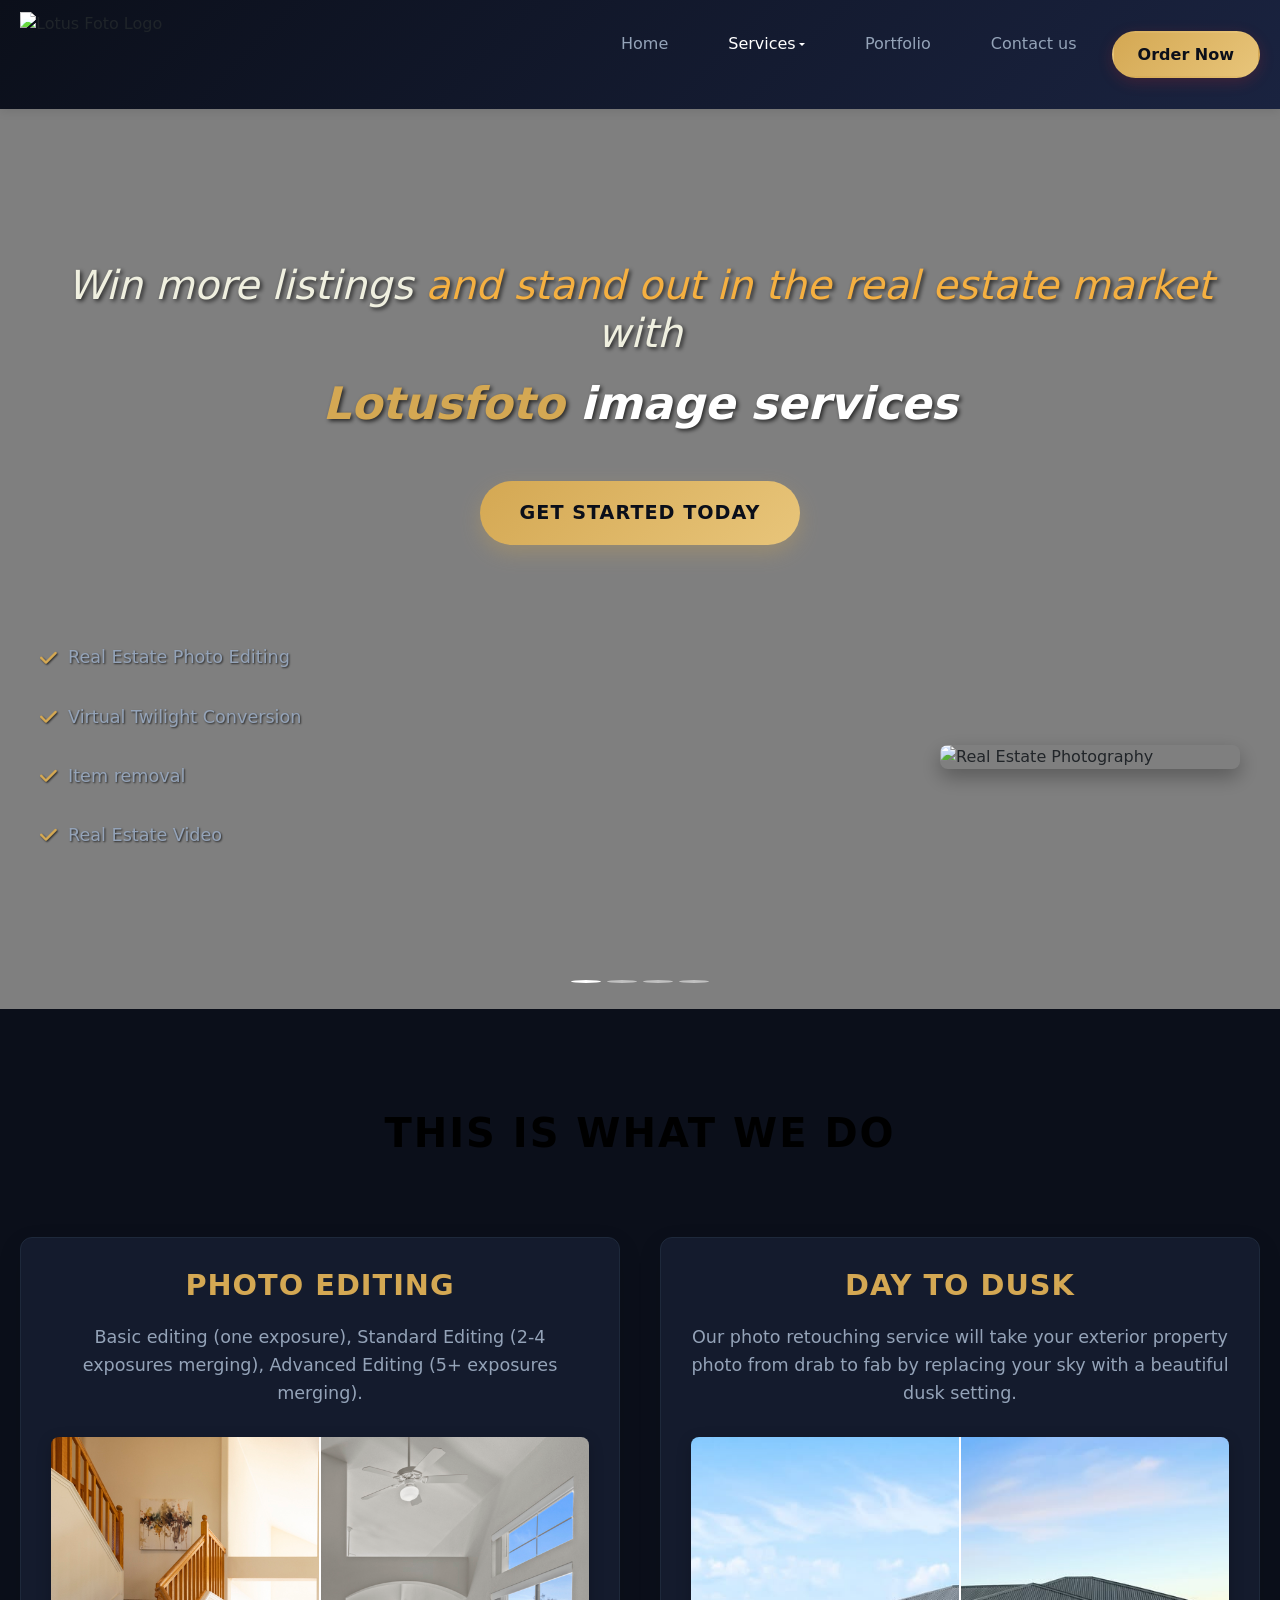
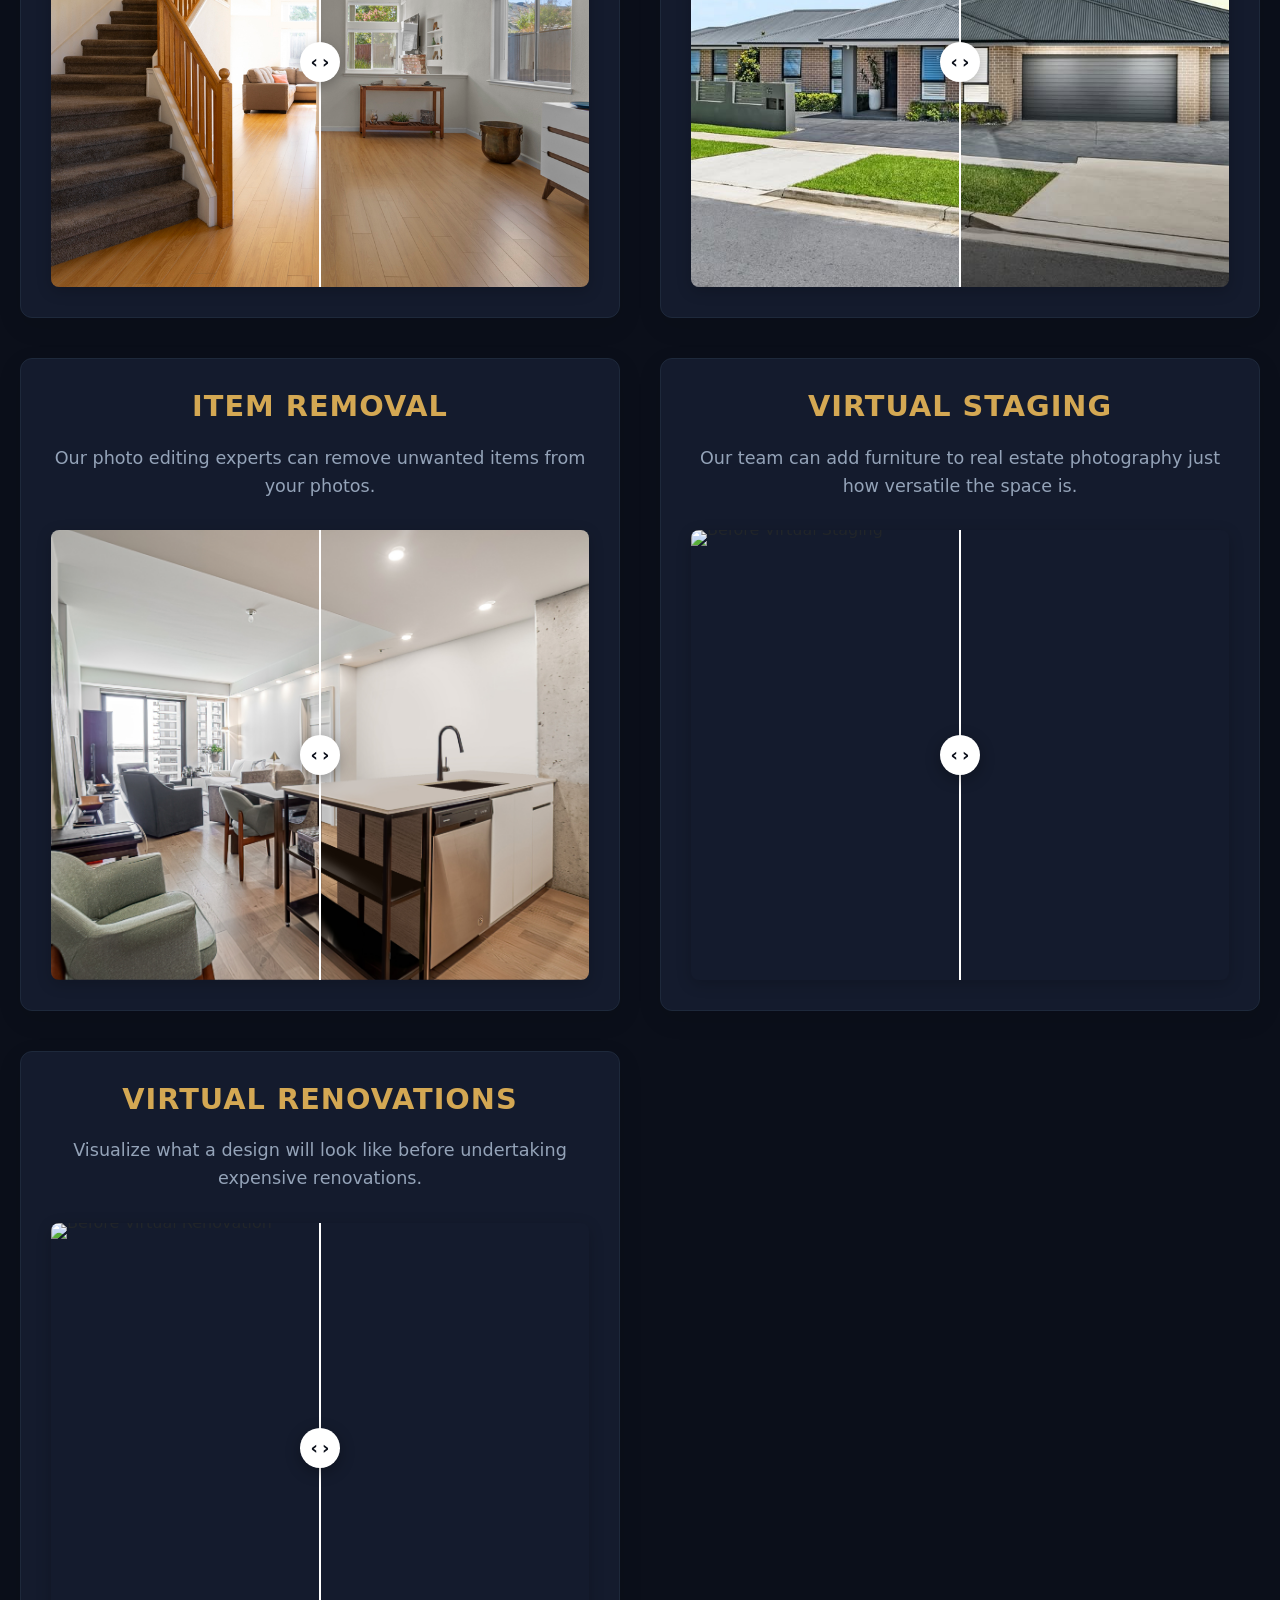
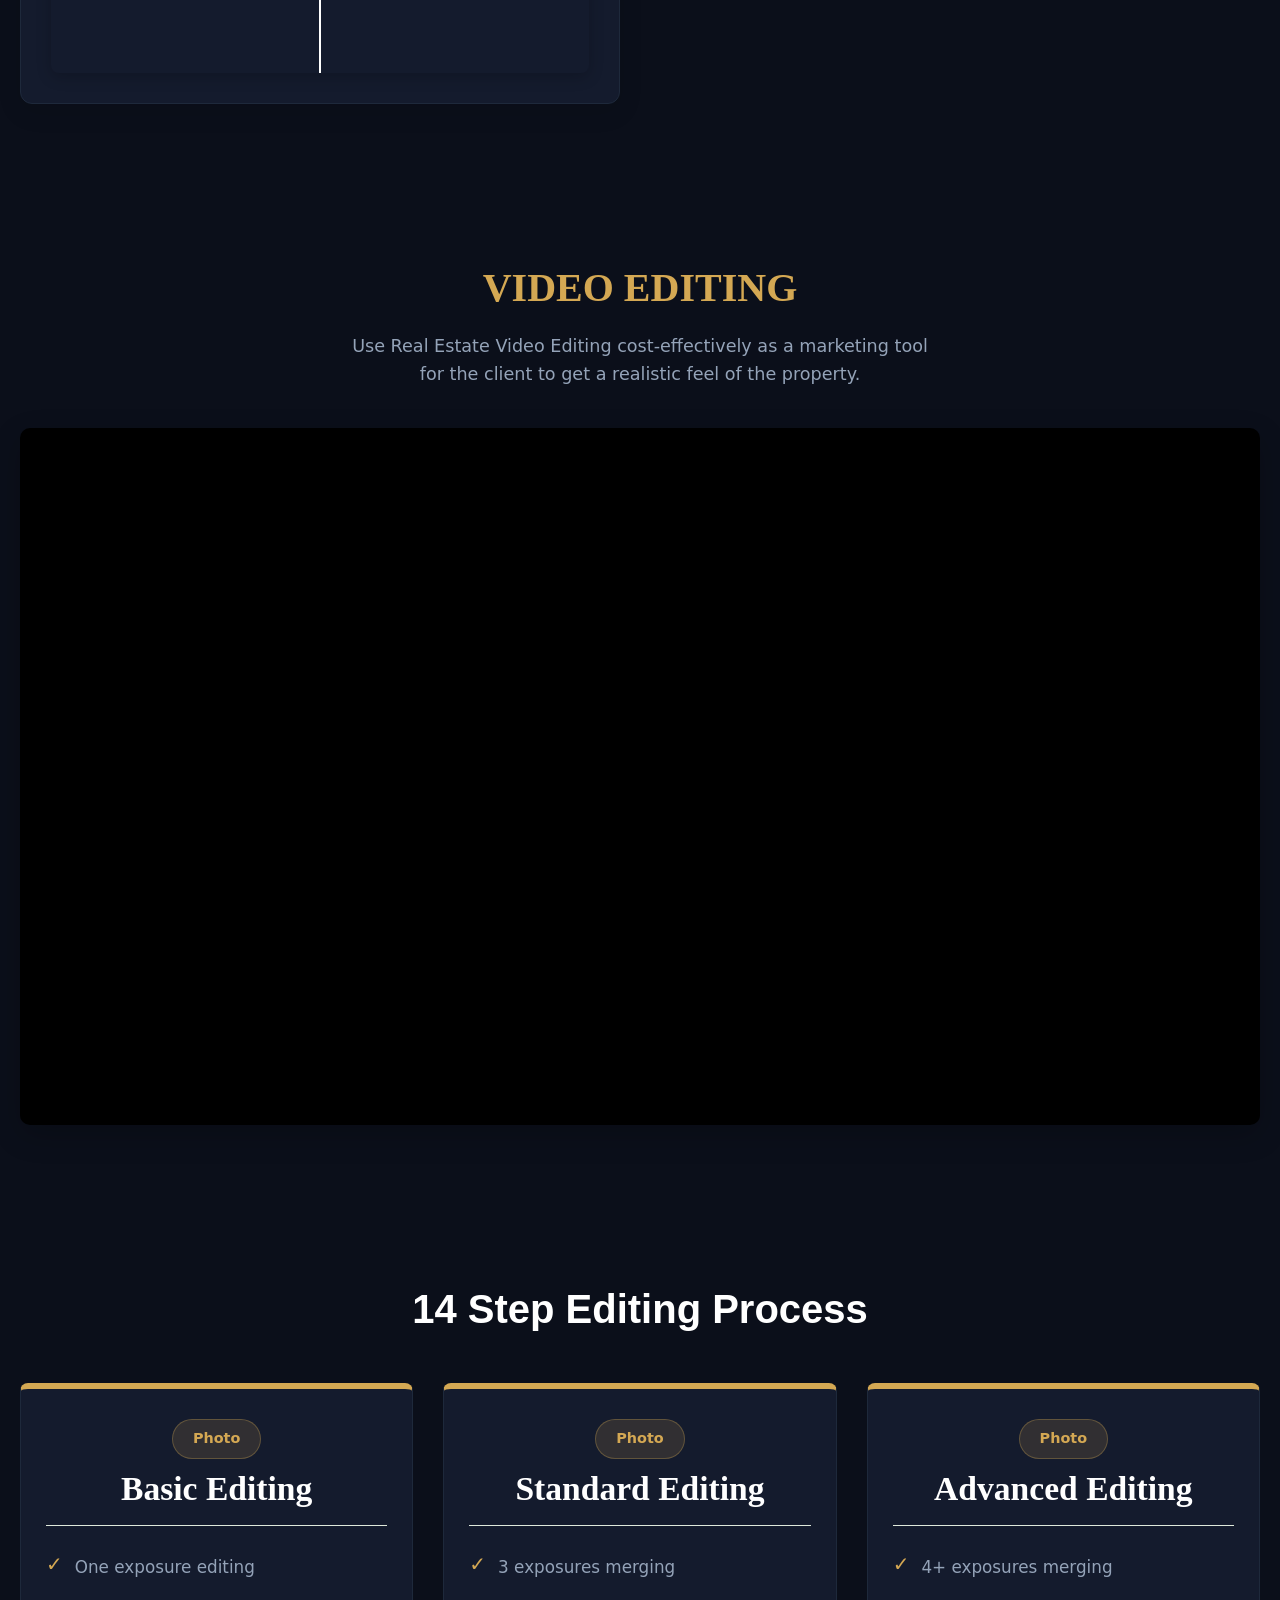
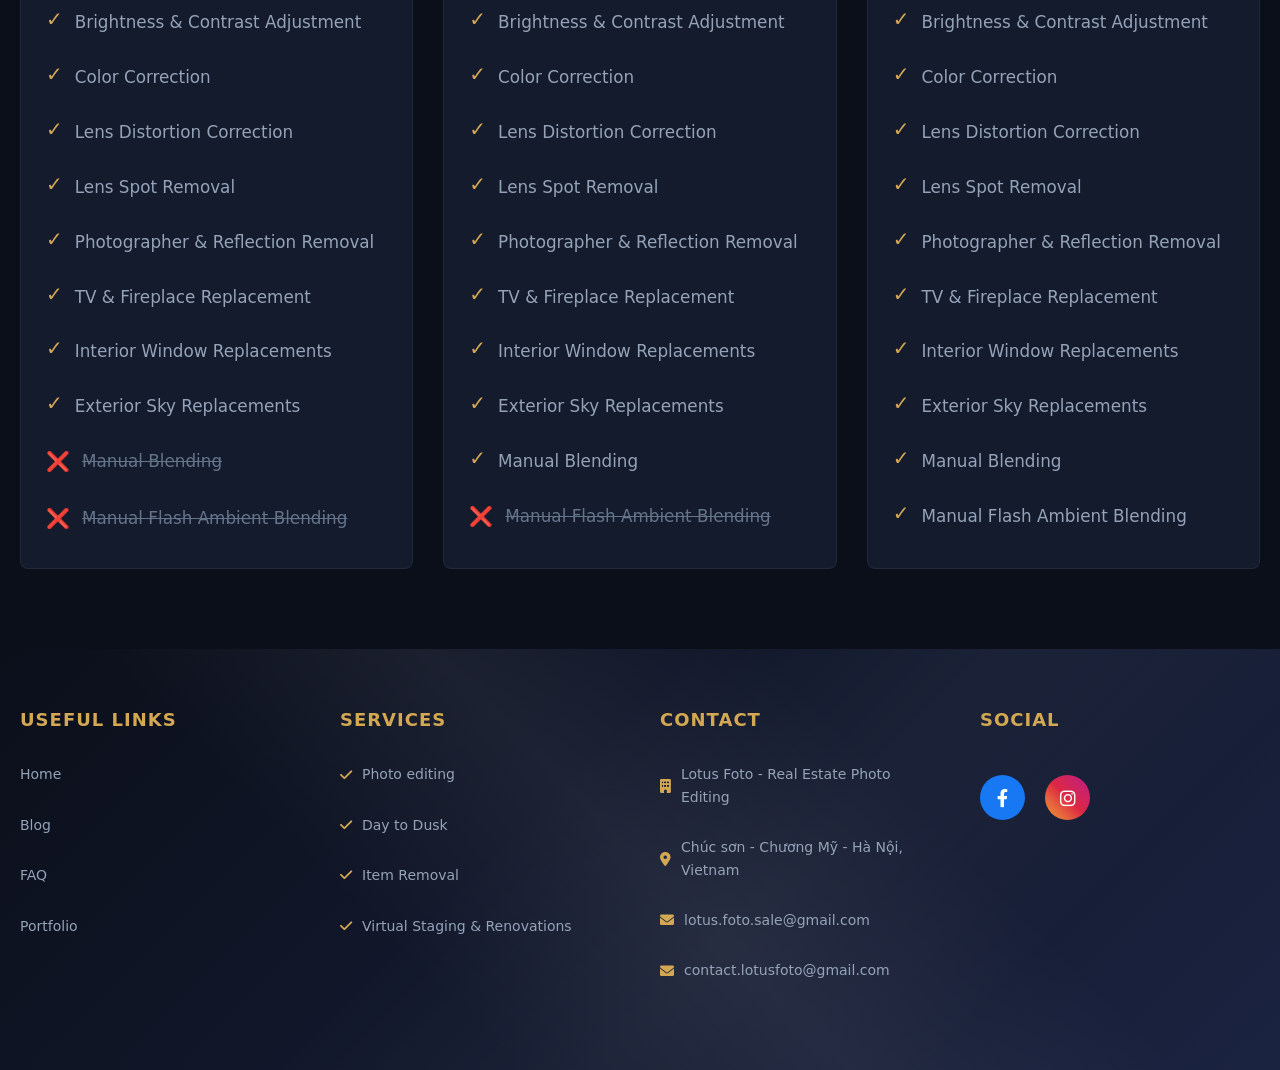
==== commit f8663755: "refactor: Tái cấu trúc dự án - di chuyển CSS, JS và hình ảnh vào thư mục riêng - Di chuyển styles.cs" ====
--- a/index.html
+++ b/index.html
@@ -4,7 +4,7 @@
     <meta charset="UTF-8">
     <meta name="viewport" content="width=device-width, initial-scale=1.0, maximum-scale=5.0, user-scalable=yes">
     <title>Lotus Foto</title>
-    <link rel="stylesheet" href="styles.css">
+    <link rel="stylesheet" href="css/styles.css">
     <link rel="stylesheet" href="https://cdnjs.cloudflare.com/ajax/libs/font-awesome/6.0.0/css/all.min.css">
     <link href="https://cdn.jsdelivr.net/npm/bootstrap@5.3.0/dist/css/bootstrap.min.css" rel="stylesheet">
     <script src="https://cdn.jsdelivr.net/npm/bootstrap@5.3.0/dist/js/bootstrap.bundle.min.js"></script>
@@ -14,7 +14,7 @@
         <div class="header-container">
             <!-- Logo Section -->
             <div class="logo-section">
-                <img src="images/logo.png" alt="Lotus Foto Logo" class="logo-image">
+                <img src="images/logo/logo.png" alt="Lotus Foto Logo" class="logo-image">
             </div>
 
             <!-- Right Section -->
@@ -64,22 +64,22 @@
             <div class="carousel-inner">
                 <!-- Slide 1 -->
                 <div class="carousel-item active">
-                    <div class="banner-slide" style="background-image: url('images/banner2.jpg');"></div>
+                    <div class="banner-slide" style="background-image: url('images/services/banner2.jpg');"></div>
                 </div>
                 
                 <!-- Slide 2 -->
                 <div class="carousel-item">
-                    <div class="banner-slide" style="background-image: url('images/banner3.jpg');"></div>
+                    <div class="banner-slide" style="background-image: url('images/services/banner3.jpg');"></div>
                 </div>
                 
                 <!-- Slide 3 -->
                 <div class="carousel-item">
-                    <div class="banner-slide" style="background-image: url('images/banner4.jpg');"></div>
+                    <div class="banner-slide" style="background-image: url('images/services/banner4.jpg');"></div>
                 </div>
                 
                 <!-- Slide 4 -->
                 <div class="carousel-item">
-                    <div class="banner-slide" style="background-image: url('images/banner5.jpg');"></div>
+                    <div class="banner-slide" style="background-image: url('images/services/banner5.jpg');"></div>
                 </div>
             </div>
             
@@ -127,7 +127,7 @@
                 </div>
                 
                 <div class="banner-image">
-                    <img src="images/banner.png" alt="Real Estate Photography" class="banner-img">
+                    <img src="images/services/banner.png" alt="Real Estate Photography" class="banner-img">
                 </div>
             </div>
         </div>
@@ -224,8 +224,8 @@
                     </p>
                     <div class="before-after-container">
                         <div class="before-after-image">
-                            <img src="images/1.jpg" alt="Before Virtual Renovation" class="before-image">
-                            <img src="images/2.jpg" alt="After Virtual Renovation" class="after-image">
+                            <img src="images/portfolio/1.jpg" alt="Before Virtual Renovation" class="before-image">
+                            <img src="images/portfolio/2.jpg" alt="After Virtual Renovation" class="after-image">
                             <div class="slider-line"></div>
                             <div class="slider-handle">
                                 <div class="slider-arrow left">‹</div>
@@ -620,6 +620,6 @@
 
     <!-- EmailJS CDN -->
     <script type="text/javascript" src="https://cdn.jsdelivr.net/npm/@emailjs/browser@4/dist/email.min.js"></script>
-    <script src="main.js"></script>
+    <script src="js/main.js"></script>
 </body>
 </html>
--- a/css/styles.css
+++ b/css/styles.css
@@ -0,0 +1,3391 @@
+.page-hidden {
+  display: none;
+}
+.site-page,
+.site-home {
+  contain: content;
+}
+:root {
+  --bg-primary: #0b0f1a;
+  --bg-card: #141b2d;
+  --bg-card-hover: #1a2340;
+  --border-color: #1e293b;
+  --gold-primary: #d4a853;
+  --gold-hover: #e8c57a;
+  --gold-glow: rgba(212, 168, 83, 0.3);
+  --text-primary: #ffffff;
+  --text-secondary: #94a3b8;
+  --text-muted: #64748b;
+}
+
+/* Reset and Base Styles */
+* {
+  margin: 0;
+  padding: 0;
+  box-sizing: border-box;
+}
+
+body {
+  font-family: "Arial", sans-serif;
+  background-color: var(--bg-primary);
+  color: var(--text-primary);
+  margin: 0;
+  padding: 0;
+}
+
+/* Header Styles */
+.header {
+  background: linear-gradient(
+    135deg,
+    var(--bg-primary) 0%,
+    #1a2340 50%,
+    var(--bg-primary) 100%
+  );
+  background-size: 200% 200%;
+  padding: 12px 0;
+  position: sticky;
+  top: 0;
+  z-index: 1000;
+  box-shadow: 0 2px 10px rgba(0, 0, 0, 0.1);
+  transition: all 0.4s cubic-bezier(0.4, 0, 0.2, 1);
+  min-height: 94px; /* Fixed height to prevent jumping */
+  animation: headerGradient 8s ease-in-out infinite;
+}
+
+@keyframes headerGradient {
+  0%,
+  100% {
+    background-position: 0% 50%;
+  }
+  50% {
+    background-position: 100% 50%;
+  }
+}
+
+/* Header when scrolled */
+.header.header-scrolled {
+  background: linear-gradient(
+    135deg,
+    rgba(11, 15, 26, 0.96) 0%,
+    rgba(20, 27, 45, 0.96) 50%,
+    rgba(11, 15, 26, 0.96) 100%
+  );
+  backdrop-filter: blur(15px);
+  box-shadow: 0 8px 32px rgba(0, 0, 0, 0.2);
+  padding: 12px 0; /* Keep same padding to prevent jumping */
+  transform: translateY(-2px);
+  animation: none; /* Stop gradient animation when scrolled */
+}
+
+.header.header-scrolled .logo-image {
+  height: 85px; /* Keep same height to prevent jumping */
+}
+
+.header-container {
+  max-width: 1440px;
+  margin: 0 auto;
+  padding: 0 20px;
+  display: flex;
+  align-items: center;
+  justify-content: space-between;
+}
+
+/* Logo Section */
+.logo-section {
+  display: flex;
+  align-items: center;
+}
+
+.logo-image {
+  height: 85px;
+  width: auto;
+  max-width: 320px;
+  object-fit: contain;
+  transition: transform 0.3s ease;
+  background: transparent;
+  filter: brightness(1.2) contrast(1.1);
+}
+
+.logo-image:hover {
+  transform: scale(1.05);
+}
+
+/* Right Section Container */
+.header-right-section {
+  display: flex;
+  align-items: center;
+  gap: 20px;
+}
+
+/* Navigation Menu */
+.navigation {
+  display: flex;
+  align-items: center; /* vertically center menu with button */
+}
+
+.nav-menu {
+  display: flex;
+  align-items: center;
+  list-style: none;
+  gap: 30px;
+}
+
+.nav-menu li {
+  flex: 0 0 auto;
+  text-align: left;
+}
+
+.nav-menu li a {
+  color: var(--text-secondary);
+  text-decoration: none;
+  font-size: 16px;
+  font-weight: 500;
+  padding: 12px 15px 10px; /* nudge text down to align with button */
+  border-radius: 5px;
+  transition: all 0.4s cubic-bezier(0.4, 0, 0.2, 1);
+  display: inline-block;
+  line-height: 1.2;
+  white-space: nowrap;
+  position: relative;
+  overflow: hidden;
+  transform: translateY(0);
+}
+
+.nav-menu li a::before {
+  content: "";
+  position: absolute;
+  top: 0;
+  left: -100%;
+  width: 100%;
+  height: 100%;
+  background: linear-gradient(
+    90deg,
+    transparent,
+    rgba(255, 255, 255, 0.2),
+    transparent
+  );
+  transition: left 0.6s ease;
+}
+
+.nav-menu li a:hover::before {
+  left: 100%;
+}
+
+.nav-menu li a:hover {
+  background: linear-gradient(
+    135deg,
+    rgba(212, 168, 83, 0.12),
+    rgba(212, 168, 83, 0.22)
+  );
+  color: var(--gold-primary);
+  transform: translateY(-2px);
+  box-shadow: 0 4px 12px rgba(245, 158, 11, 0.3);
+}
+
+/* Dropdown (Services) */
+.dropdown {
+  position: relative;
+}
+
+.dropdown-toggle::after {
+  content: "\f107"; /* fa-chevron-down */
+  font-family: "Font Awesome 6 Free";
+  font-weight: 900;
+  margin-left: 8px;
+  font-size: 0.8rem;
+}
+
+.dropdown-menu {
+  position: absolute;
+  top: 100%;
+  left: 0;
+  min-width: 240px;
+  padding: 10px 0;
+  margin-top: 10px;
+  background: var(--bg-card);
+  border-radius: 8px;
+  box-shadow: 0 10px 25px rgba(0, 0, 0, 0.15);
+  opacity: 0;
+  visibility: hidden;
+  transform: translateY(6px);
+  transition: all 0.2s ease;
+  z-index: 1001;
+}
+
+.nav-menu .dropdown-menu .dropdown-item {
+  display: block;
+  padding: 10px 18px;
+  color: var(--text-primary);
+  text-decoration: none;
+  white-space: nowrap;
+  transition:
+    background 0.15s ease,
+    color 0.15s ease;
+}
+
+.nav-menu .dropdown-menu .dropdown-item:hover {
+  background: linear-gradient(45deg, var(--gold-primary), var(--gold-hover));
+  color: #0b0f1a;
+}
+
+/* Open on hover for desktop */
+@media (hover: hover) and (pointer: fine) {
+  .dropdown:hover > .dropdown-menu {
+    display: block; /* ensure visible despite Bootstrap default */
+    opacity: 1;
+    visibility: visible;
+    transform: translateY(0);
+  }
+}
+
+/* Services dropdown clickable link */
+.dropdown .dropdown-toggle {
+  cursor: pointer;
+  text-decoration: none;
+  color: #ffffff;
+}
+
+.dropdown .dropdown-toggle:hover {
+  color: #ffffff;
+}
+
+/* Header Right Section */
+.header-right {
+  display: flex;
+  align-items: center;
+  gap: 20px;
+}
+
+/* Buy Now Button */
+.buy-now-btn {
+  background: linear-gradient(
+    135deg,
+    var(--gold-primary) 0%,
+    var(--gold-hover) 100%
+  );
+  color: #0b0f1a;
+  border: 2px solid transparent;
+  padding: 12px 24px; /* match nav item height for straight alignment */
+  border-radius: 30px;
+  font-size: 16px;
+  font-weight: bold;
+  cursor: pointer;
+  transition: all 0.4s cubic-bezier(0.4, 0, 0.2, 1);
+  white-space: nowrap;
+  line-height: 1.2;
+  vertical-align: middle;
+  text-decoration: none; /* ensure no underline when used as <a> */
+  display: inline-block;
+  position: relative;
+  overflow: hidden;
+  box-shadow: 0 4px 15px rgba(220, 38, 38, 0.2);
+}
+
+.buy-now-btn::before {
+  content: "";
+  position: absolute;
+  top: 0;
+  left: -100%;
+  width: 100%;
+  height: 100%;
+  background: linear-gradient(
+    90deg,
+    transparent,
+    rgba(255, 255, 255, 0.4),
+    transparent
+  );
+  transition: left 0.6s ease;
+}
+
+.buy-now-btn:hover::before {
+  left: 100%;
+}
+
+.buy-now-btn:hover {
+  background: linear-gradient(
+    135deg,
+    var(--gold-hover) 0%,
+    var(--gold-primary) 100%
+  );
+  color: #0b0f1a;
+  transform: translateY(-3px) scale(1.05);
+  box-shadow: 0 8px 25px rgba(245, 158, 11, 0.4);
+  border-color: #f59e0b;
+}
+
+/* Order Form Modal Styles */
+.modal {
+  display: none;
+  position: fixed;
+  z-index: 2000;
+  left: 0;
+  top: 0;
+  width: 100%;
+  height: 100%;
+  background-color: rgba(0, 0, 0, 0.5);
+  backdrop-filter: blur(5px);
+}
+
+.modal-content {
+  background-color: #f8f9e0;
+  margin: 5% auto;
+  padding: 0;
+  border-radius: 12px;
+  width: 90%;
+  max-width: 600px;
+  max-height: 90vh;
+  overflow-y: auto;
+  box-shadow: 0 10px 30px rgba(0, 0, 0, 0.3);
+  animation: modalSlideIn 0.3s ease-out;
+}
+
+@keyframes modalSlideIn {
+  from {
+    opacity: 0;
+    transform: translateY(-50px);
+  }
+  to {
+    opacity: 1;
+    transform: translateY(0);
+  }
+}
+
+.modal-header {
+  background: #f8f9e0;
+  color: #000000;
+  padding: 20px;
+  border-radius: 12px 12px 0 0;
+  display: flex;
+  justify-content: space-between;
+  align-items: center;
+  border-bottom: 2px solid #e7efc2;
+}
+
+.modal-header h2 {
+  margin: 0;
+  font-size: 1.5rem;
+  font-weight: 600;
+}
+
+.close {
+  color: #000000;
+  font-size: 28px;
+  font-weight: bold;
+  cursor: pointer;
+  transition: color 0.3s ease;
+}
+
+.close:hover {
+  color: #1a361a;
+}
+
+.order-form {
+  padding: 30px;
+}
+
+.form-group {
+  margin-bottom: 20px;
+}
+
+.form-group label {
+  display: block;
+  margin-bottom: 8px;
+  font-weight: 500;
+  color: #333;
+  font-size: 14px;
+}
+
+.form-group input,
+.form-group textarea {
+  width: 100%;
+  padding: 12px;
+  border: 1px solid #ddd;
+  border-radius: 6px;
+  font-size: 14px;
+  background-color: white;
+  transition:
+    border-color 0.3s ease,
+    box-shadow 0.3s ease;
+}
+
+.form-group input:focus,
+.form-group textarea:focus {
+  outline: none;
+  border-color: #1a361a;
+  box-shadow: 0 0 0 2px rgba(26, 54, 26, 0.1);
+}
+
+.checkbox-group {
+  display: grid;
+  grid-template-columns: repeat(auto-fit, minmax(200px, 1fr));
+  gap: 10px;
+  margin-top: 10px;
+}
+
+.checkbox-label {
+  display: flex;
+  align-items: center;
+  cursor: pointer;
+  font-size: 14px;
+  color: #333;
+}
+
+.checkbox-label input[type="checkbox"] {
+  width: auto;
+  margin-right: 8px;
+  cursor: pointer;
+}
+
+.checkbox-label span {
+  user-select: none;
+}
+
+.submit-btn {
+  background: #f8f9e0;
+  color: #000000;
+  border: 2px solid #1a361a;
+  padding: 15px 30px;
+  border-radius: 6px;
+  font-size: 16px;
+  font-weight: 600;
+  cursor: pointer;
+  width: 100%;
+  transition: all 0.3s ease;
+}
+
+.submit-btn:hover {
+  background: #1e3a8a;
+  color: #ffffff;
+  border-color: #1e3a8a;
+  transform: translateY(-2px);
+  box-shadow: 0 5px 15px rgba(30, 58, 138, 0.3);
+}
+
+.submit-btn:active {
+  transform: translateY(0);
+}
+
+/* Portfolio Section Styles */
+.portfolio-section {
+  background: #f8f9fa;
+  padding: 80px 0;
+}
+
+.portfolio-container {
+  max-width: 1440px;
+  margin: 0 auto;
+  padding: 0 20px;
+}
+
+.portfolio-title {
+  text-align: center;
+  font-size: 3rem;
+  font-weight: 700;
+  color: #1b2e1b;
+  margin-bottom: 20px;
+  font-family: "Times New Roman", serif;
+}
+
+.portfolio-subtitle {
+  text-align: center;
+  font-size: 1.2rem;
+  color: #666;
+  margin-bottom: 50px;
+  max-width: 600px;
+  margin-left: auto;
+  margin-right: auto;
+}
+
+.portfolio-filters {
+  display: flex;
+  justify-content: center;
+  gap: 15px;
+  margin-bottom: 50px;
+  flex-wrap: wrap;
+}
+
+.filter-btn {
+  background: #f8f9e0;
+  color: #1b2e1b;
+  border: 2px solid #1b2e1b;
+  padding: 12px 24px;
+  border-radius: 25px;
+  font-size: 14px;
+  font-weight: 600;
+  cursor: pointer;
+  transition: all 0.3s ease;
+}
+
+.filter-btn:hover,
+.filter-btn.active {
+  background: #1b2e1b;
+  color: #ffffff;
+  transform: translateY(-2px);
+  box-shadow: 0 4px 15px rgba(27, 46, 27, 0.3);
+}
+
+.portfolio-grid {
+  display: grid;
+  grid-template-columns: repeat(auto-fill, minmax(300px, 1fr));
+  gap: 20px;
+  margin-top: 40px;
+}
+
+.portfolio-item {
+  position: relative;
+  border-radius: 12px;
+  overflow: hidden;
+  box-shadow: 0 8px 25px rgba(0, 0, 0, 0.1);
+  transition:
+    transform 0.3s ease,
+    box-shadow 0.3s ease;
+  cursor: pointer;
+}
+
+.portfolio-item:hover {
+  transform: translateY(-5px);
+  box-shadow: 0 15px 35px rgba(0, 0, 0, 0.2);
+}
+
+.portfolio-item img {
+  width: 100%;
+  height: 250px;
+  object-fit: cover;
+  transition: transform 0.3s ease;
+}
+
+.portfolio-item:hover img {
+  transform: scale(1.05);
+}
+
+.portfolio-overlay {
+  position: absolute;
+  top: 0;
+  left: 0;
+  right: 0;
+  bottom: 0;
+  background: linear-gradient(
+    135deg,
+    rgba(27, 46, 27, 0.8) 0%,
+    rgba(27, 46, 27, 0.6) 100%
+  );
+  display: flex;
+  align-items: center;
+  justify-content: center;
+  opacity: 0;
+  transition: opacity 0.3s ease;
+}
+
+.portfolio-item:hover .portfolio-overlay {
+  opacity: 1;
+}
+
+.portfolio-overlay i {
+  color: white;
+  font-size: 2rem;
+}
+
+/* Portfolio Modal */
+.portfolio-modal {
+  display: none;
+  position: fixed;
+  z-index: 3000;
+  left: 0;
+  top: 0;
+  width: 100%;
+  height: 100%;
+  background-color: rgba(0, 0, 0, 0.9);
+  backdrop-filter: blur(5px);
+}
+
+.portfolio-modal-content {
+  position: relative;
+  margin: 2% auto;
+  width: 90%;
+  max-width: 1200px;
+  max-height: 90vh;
+}
+
+.portfolio-modal img {
+  width: 100%;
+  height: auto;
+  max-height: 80vh;
+  object-fit: contain;
+  border-radius: 12px;
+}
+
+.portfolio-modal-close {
+  position: absolute;
+  top: 20px;
+  right: 30px;
+  color: white;
+  font-size: 40px;
+  font-weight: bold;
+  cursor: pointer;
+  z-index: 3001;
+  transition: color 0.3s ease;
+}
+
+.portfolio-modal-close:hover {
+  color: #ffcc00;
+}
+
+/* Responsive Portfolio */
+@media (max-width: 768px) {
+  .portfolio-section {
+    padding: 60px 0;
+  }
+
+  .portfolio-container {
+    padding: 0 15px;
+  }
+
+  .portfolio-title {
+    font-size: 2rem;
+    margin-bottom: 15px;
+    line-height: 1.2;
+  }
+
+  .portfolio-subtitle {
+    font-size: 1rem;
+    margin-bottom: 30px;
+    padding: 0 10px;
+  }
+
+  .portfolio-grid {
+    grid-template-columns: repeat(auto-fill, minmax(280px, 1fr));
+    gap: 15px;
+    margin-top: 30px;
+  }
+
+  .portfolio-item img {
+    height: 200px;
+  }
+
+  .portfolio-filters {
+    gap: 8px;
+    margin-bottom: 30px;
+    flex-wrap: wrap;
+    justify-content: center;
+  }
+
+  .filter-btn {
+    padding: 10px 16px;
+    font-size: 13px;
+    border-radius: 20px;
+  }
+
+  /* Portfolio Modal for mobile */
+  .portfolio-modal-content {
+    margin: 5% auto;
+    width: 95%;
+    max-height: 85vh;
+  }
+
+  .portfolio-modal img {
+    max-height: 70vh;
+    border-radius: 8px;
+  }
+
+  .portfolio-modal-close {
+    top: 10px;
+    right: 15px;
+    font-size: 30px;
+  }
+
+  /* Pagination for mobile */
+  .pagination-container {
+    margin-top: 30px;
+    padding: 15px 10px;
+    gap: 8px;
+  }
+
+  .pagination-btn {
+    padding: 8px 12px;
+    font-size: 13px;
+    min-width: 36px;
+  }
+
+  .pagination-btn.page-number {
+    min-width: 32px;
+    padding: 8px 10px;
+  }
+
+  .pagination-info {
+    font-size: 12px;
+    padding: 8px 12px;
+    margin-left: 10px;
+  }
+}
+
+@media (max-width: 480px) {
+  .portfolio-section {
+    padding: 50px 0;
+  }
+
+  .portfolio-container {
+    padding: 0 10px;
+  }
+
+  .portfolio-title {
+    font-size: 1.7rem;
+    margin-bottom: 12px;
+  }
+
+  .portfolio-subtitle {
+    font-size: 0.95rem;
+    margin-bottom: 25px;
+  }
+
+  .portfolio-grid {
+    grid-template-columns: repeat(auto-fill, minmax(250px, 1fr));
+    gap: 12px;
+    margin-top: 25px;
+  }
+
+  .portfolio-item img {
+    height: 180px;
+  }
+
+  .portfolio-filters {
+    gap: 6px;
+    margin-bottom: 25px;
+  }
+
+  .filter-btn {
+    padding: 8px 14px;
+    font-size: 12px;
+    border-radius: 18px;
+  }
+
+  /* Portfolio Modal for small mobile */
+  .portfolio-modal-content {
+    margin: 10% auto;
+    width: 98%;
+    max-height: 80vh;
+  }
+
+  .portfolio-modal img {
+    max-height: 65vh;
+  }
+
+  .portfolio-modal-close {
+    top: 5px;
+    right: 10px;
+    font-size: 25px;
+  }
+
+  /* Pagination for small mobile */
+  .pagination-container {
+    gap: 5px;
+    justify-content: space-between;
+    margin-top: 25px;
+  }
+
+  .pagination-btn {
+    padding: 6px 8px;
+    font-size: 12px;
+    min-width: 30px;
+  }
+
+  .pagination-btn.page-number {
+    min-width: 28px;
+    padding: 6px 8px;
+  }
+
+  .pagination-info {
+    font-size: 11px;
+    padding: 6px 10px;
+    margin-left: 5px;
+    order: -1;
+    width: 100%;
+    text-align: center;
+    margin-bottom: 10px;
+  }
+}
+
+@media (max-width: 360px) {
+  .portfolio-title {
+    font-size: 1.5rem;
+  }
+
+  .portfolio-grid {
+    grid-template-columns: 1fr;
+    gap: 10px;
+  }
+
+  .portfolio-item img {
+    height: 160px;
+  }
+
+  .filter-btn {
+    padding: 7px 12px;
+    font-size: 11px;
+  }
+}
+
+/* Mobile Menu Toggle */
+.mobile-menu-toggle {
+  display: none;
+  background: none;
+  border: none;
+  color: white;
+  font-size: 24px;
+  cursor: pointer;
+  padding: 10px;
+  border-radius: 5px;
+  transition: all 0.3s ease;
+  -webkit-tap-highlight-color: transparent;
+  touch-action: manipulation;
+}
+
+.mobile-menu-toggle:hover {
+  background-color: rgba(255, 255, 255, 0.1);
+}
+
+.mobile-menu-toggle.active {
+  background-color: rgba(255, 255, 255, 0.2);
+}
+
+/* Responsive Design */
+@media (max-width: 768px) {
+  .header {
+    min-height: 80px;
+    padding: 8px 0;
+  }
+
+  .header-container {
+    flex-direction: row;
+    justify-content: space-between;
+    align-items: center;
+    padding: 0 15px;
+  }
+
+  .logo-section {
+    flex: 0 0 auto;
+  }
+
+  .logo-image {
+    height: 60px;
+    max-width: 200px;
+  }
+
+  .header-right-section {
+    flex-direction: row;
+    gap: 10px;
+    align-items: center;
+  }
+
+  .mobile-menu-toggle {
+    display: block;
+    order: 2;
+  }
+
+  .navigation {
+    position: absolute;
+    top: 100%;
+    left: 0;
+    right: 0;
+    background: linear-gradient(135deg, #1e3a8a 0%, #3b82f6 50%, #1e3a8a 100%);
+    box-shadow: 0 4px 20px rgba(0, 0, 0, 0.2);
+    transform: translateY(-100%);
+    opacity: 0;
+    visibility: hidden;
+    transition: all 0.3s ease;
+    z-index: 999;
+    padding: 20px 15px;
+  }
+
+  .navigation.active {
+    transform: translateY(0);
+    opacity: 1;
+    visibility: visible;
+  }
+
+  .nav-menu {
+    flex-direction: column;
+    gap: 15px;
+    align-items: stretch;
+  }
+
+  .nav-menu li {
+    text-align: center;
+  }
+
+  .nav-menu li a {
+    display: block;
+    padding: 15px 20px;
+    font-size: 16px;
+    border-radius: 8px;
+    background: rgba(255, 255, 255, 0.1);
+    transition: all 0.3s ease;
+  }
+
+  .nav-menu li a:hover {
+    background: rgba(255, 255, 255, 0.2);
+    transform: none;
+  }
+
+  .dropdown-menu {
+    position: static;
+    opacity: 1;
+    visibility: visible;
+    transform: none;
+    box-shadow: none;
+    background: rgba(0, 0, 0, 0.2);
+    margin: 10px 0 0 0;
+    border-radius: 8px;
+    padding: 10px 0;
+  }
+
+  .dropdown-menu .dropdown-item {
+    color: #ffffff;
+    padding: 12px 30px;
+    border-radius: 0;
+    background: none;
+  }
+
+  .dropdown-menu .dropdown-item:hover {
+    background: rgba(245, 158, 11, 0.3);
+    color: #ffffff;
+  }
+
+  .buy-now-btn {
+    padding: 10px 20px;
+    font-size: 14px;
+    order: 1;
+  }
+
+  .modal-content {
+    margin: 5% auto;
+    width: 95%;
+    max-height: 90vh;
+  }
+
+  .order-form {
+    padding: 20px;
+  }
+
+  .checkbox-group {
+    grid-template-columns: 1fr;
+  }
+
+  .header.header-scrolled {
+    min-height: 70px;
+    padding: 8px 0;
+  }
+
+  .header.header-scrolled .logo-image {
+    height: 55px;
+  }
+}
+
+@media (max-width: 480px) {
+  .nav-menu {
+    flex-wrap: wrap;
+    gap: 15px;
+  }
+
+  .nav-menu li a {
+    font-size: 14px;
+    padding: 8px 12px;
+  }
+
+  .buy-now-btn {
+    padding: 10px 20px;
+    font-size: 14px;
+  }
+}
+
+/* Banner Styles */
+.banner {
+  position: relative;
+  height: 100vh;
+  overflow: hidden;
+}
+
+.banner-slide {
+  position: relative;
+  height: 100vh;
+  background-size: cover;
+  background-position: center;
+  background-repeat: no-repeat;
+  display: flex;
+  align-items: center;
+  justify-content: center;
+  animation: bannerSlideIn 1.2s ease-out;
+}
+
+@keyframes bannerSlideIn {
+  0% {
+    opacity: 0;
+    transform: scale(1.1);
+  }
+  100% {
+    opacity: 1;
+    transform: scale(1);
+  }
+}
+
+#bannerCarousel {
+  height: 100vh;
+}
+
+.carousel-inner {
+  height: 100vh;
+}
+
+.carousel-item {
+  height: 100vh;
+}
+
+.carousel-indicators {
+  bottom: 30px;
+  z-index: 10;
+}
+
+.carousel-indicators button {
+  width: 12px;
+  height: 12px;
+  border-radius: 50%;
+  background-color: rgba(255, 255, 255, 0.5);
+  border: 2px solid #ffffff;
+  margin: 0 5px;
+}
+
+.carousel-indicators .active {
+  background-color: #ff8c00;
+  border-color: #ff8c00;
+}
+
+.carousel-control-prev,
+.carousel-control-next {
+  width: 50px;
+  height: 50px;
+  background-color: rgba(0, 0, 0, 0.3);
+  border-radius: 50%;
+  top: 50%;
+  transform: translateY(-50%);
+  z-index: 10;
+}
+
+.carousel-control-prev {
+  left: 30px;
+}
+
+.carousel-control-next {
+  right: 30px;
+}
+
+.carousel-control-prev-icon,
+.carousel-control-next-icon {
+  width: 20px;
+  height: 20px;
+}
+
+.banner-overlay {
+  position: absolute;
+  top: 0;
+  left: 0;
+  right: 0;
+  bottom: 0;
+  background: rgba(0, 0, 0, 0.5);
+  z-index: 1;
+}
+
+.banner-content {
+  position: absolute;
+  top: 0;
+  left: 50%;
+  transform: translateX(-50%);
+  width: 100%;
+  max-width: 1440px;
+  height: 100%;
+  z-index: 2;
+  padding: 0 20px;
+  display: flex;
+  flex-direction: column;
+  justify-content: center;
+  align-items: center;
+}
+
+.banner-center {
+  display: flex;
+  flex-direction: column;
+  justify-content: center;
+  align-items: center;
+  text-align: center;
+  margin-bottom: 60px;
+}
+
+.banner-bottom {
+  display: flex;
+  justify-content: space-between;
+  align-items: flex-end;
+  width: 100%;
+  max-width: 1200px;
+}
+
+.banner-text {
+  color: #ffffff;
+}
+
+.banner-headline {
+  font-size: 2.5rem;
+  font-weight: 300;
+  font-style: italic;
+  line-height: 1.2;
+  margin-bottom: 20px;
+  text-shadow: 2px 2px 4px rgba(0, 0, 0, 0.7);
+  animation: fadeInUp 1.5s ease-out 0.3s both;
+}
+
+.banner-headline .text-cream {
+  color: #f0f0e0; /* Light cream color */
+}
+
+.banner-headline .text-orange {
+  color: #f5b041; /* Golden orange color */
+}
+
+.banner-company {
+  font-size: 2.8rem;
+  font-weight: 600;
+  font-style: italic;
+  text-shadow: 2px 2px 4px rgba(0, 0, 0, 0.7);
+  margin: 0;
+  animation: fadeInUp 1.5s ease-out 0.6s both;
+}
+
+.banner-company .text-cream {
+  color: var(--text-primary);
+}
+
+.banner-company .text-orange {
+  color: var(--gold-primary);
+}
+
+.banner-company .text-white {
+  color: var(--text-primary);
+}
+
+.banner-cta {
+  display: flex;
+  justify-content: center;
+  align-items: center;
+  margin: 50px 0 30px 0;
+}
+
+.cta-button {
+  background: linear-gradient(135deg, var(--gold-primary), var(--gold-hover));
+  color: #0b0f1a;
+  border: none;
+  padding: 18px 40px;
+  border-radius: 50px;
+  font-size: 1.2rem;
+  font-weight: bold;
+  text-transform: uppercase;
+  letter-spacing: 1px;
+  cursor: pointer;
+  box-shadow: 0 8px 20px var(--gold-glow);
+  transition: all 0.4s cubic-bezier(0.4, 0, 0.2, 1);
+  position: relative;
+  overflow: hidden;
+  animation: fadeInUp 1.5s ease-out 0.9s both;
+}
+
+.cta-button::before {
+  content: "";
+  position: absolute;
+  top: 0;
+  left: -100%;
+  width: 100%;
+  height: 100%;
+  background: linear-gradient(
+    90deg,
+    transparent,
+    rgba(255, 255, 255, 0.3),
+    transparent
+  );
+  transition: left 0.6s ease;
+}
+
+.cta-button:hover::before {
+  left: 100%;
+}
+
+.cta-button:hover {
+  transform: translateY(-3px) scale(1.05);
+  box-shadow: 0 15px 30px rgba(212, 168, 83, 0.5);
+}
+
+.banner-services {
+  display: flex;
+  flex-direction: column;
+  gap: 15px;
+}
+
+.banner-image {
+  display: flex;
+  justify-content: center;
+  align-items: center;
+  min-height: 200px;
+  min-width: 300px;
+}
+
+.banner-img {
+  width: 300px;
+  height: 200px;
+  object-fit: contain;
+  border-radius: 8px;
+  box-shadow: 0 8px 20px rgba(0, 0, 0, 0.3);
+  transition: transform 0.3s ease;
+  background: transparent;
+  display: block;
+  max-width: 100%;
+  height: auto;
+}
+
+.banner-img:hover {
+  transform: scale(1.05);
+}
+
+.banner-services .service-item {
+  display: flex;
+  align-items: center;
+  gap: 12px;
+  color: var(--text-primary);
+  font-size: 1.1rem;
+  text-shadow: 1px 1px 2px rgba(0, 0, 0, 0.7);
+}
+
+.banner-services .service-item i {
+  color: var(--gold-primary);
+  font-size: 1.2rem;
+}
+
+/* Text Animations */
+@keyframes floatUpDown {
+  0%,
+  100% {
+    transform: translateY(0);
+  }
+  50% {
+    transform: translateY(-10px);
+  }
+}
+
+@keyframes shakeLeftRight {
+  0%,
+  100% {
+    transform: translateX(0);
+  }
+  25% {
+    transform: translateX(-5px);
+  }
+  75% {
+    transform: translateX(5px);
+  }
+}
+
+.banner-headline,
+.banner-company {
+  animation: floatUpDown 3s ease-in-out infinite;
+}
+
+.banner-company {
+  animation-delay: 0.5s;
+}
+
+.cta-button {
+  animation: shakeLeftRight 2s ease-in-out infinite;
+  animation-delay: 1s;
+}
+
+/* Services Section */
+.services-section {
+  background-color: var(--bg-primary);
+  padding: 80px 0;
+}
+
+/* Page switch containers */
+.site-home,
+.site-page {
+  width: 100%;
+}
+
+/* Photo Editing page styles (lightweight, reuse existing tokens) */
+.pe-container {
+  max-width: 1440px;
+  margin: 0 auto;
+  padding: 0 20px;
+}
+.pe-top-slider {
+  background: var(--bg-primary);
+  padding: 16px 0 0;
+}
+/* skeleton placeholder to avoid blank waiting */
+.pe-skeleton {
+  height: 260px;
+  border-radius: 4px;
+  background: linear-gradient(90deg, #f1f1f1 25%, #e6e6e6 37%, #f1f1f1 63%);
+  background-size: 400% 100%;
+  animation: peShimmer 1.2s infinite;
+  margin-bottom: 10px;
+}
+@keyframes peShimmer {
+  0% {
+    background-position: 100% 0;
+  }
+  100% {
+    background-position: 0 0;
+  }
+}
+.is-hidden {
+  display: none;
+}
+/* Multi-item slider */
+.pe-multi-slider {
+  position: relative;
+  display: flex;
+  align-items: center;
+  gap: 10px;
+}
+.pe-viewport {
+  overflow: hidden;
+  width: 100%;
+}
+.pe-viewport {
+  min-height: 260px;
+}
+.pe-track {
+  display: flex;
+  gap: 16px;
+  transition: transform 320ms ease;
+  will-change: transform;
+  transform: translate3d(0, 0, 0);
+}
+.pe-track img {
+  height: 260px;
+  width: calc((100% - 32px) / 3);
+  object-fit: cover;
+  border-radius: 4px;
+  flex: 0 0 auto;
+}
+.pe-track img {
+  background-color: #f1f1f1;
+}
+.pe-nav {
+  position: relative;
+  background: rgba(0, 0, 0, 0.15);
+  border: none;
+  width: 42px;
+  height: 42px;
+  border-radius: 8px;
+  cursor: pointer;
+  display: flex;
+  align-items: center;
+  justify-content: center;
+}
+.pe-nav::before {
+  content: "";
+  width: 12px;
+  height: 12px;
+  border-right: 4px solid rgba(255, 255, 255, 0.85);
+  border-bottom: 4px solid rgba(255, 255, 255, 0.85);
+  transform: rotate(-45deg);
+  display: block;
+}
+.pe-prev::before {
+  transform: rotate(135deg);
+}
+.pe-next::before {
+  transform: rotate(-45deg);
+}
+.pe-nav:hover {
+  background: rgba(0, 0, 0, 0.28);
+}
+
+@media (max-width: 992px) {
+  .pe-track img {
+    width: calc((100% - 16px) / 2);
+    height: 220px;
+  }
+}
+@media (max-width: 600px) {
+  .pe-track img {
+    width: 100%;
+    height: 200px;
+  }
+  .pe-nav {
+    display: none;
+  }
+}
+.pe-title {
+  font-size: 3rem;
+  font-weight: 700;
+  text-align: center;
+  margin: 60px 0 20px;
+  font-family: "Times New Roman", serif;
+}
+.pe-lead {
+  font-size: 1.1rem;
+  color: var(--text-secondary);
+  margin: 0 auto 12px;
+  max-width: 1000px;
+}
+.pe-text {
+  font-size: 1.05rem;
+  color: var(--text-secondary);
+  margin: 0 auto 12px;
+  max-width: 1000px;
+}
+.pe-cta {
+  display: flex;
+  justify-content: center;
+  margin: 24px 0 40px;
+}
+.pe-section-title {
+  font-size: 2.2rem;
+  text-align: center;
+  color: var(--text-primary);
+  background: linear-gradient(180deg, #141b2d, #1a2340);
+  padding: 16px 24px;
+  border-radius: 6px;
+  margin: 20px 0 24px;
+  font-family: "Times New Roman", serif;
+}
+.pe-section-title.alt {
+  background: rgba(212, 168, 83, 0.12);
+  color: var(--text-primary);
+  border: 1px solid rgba(212, 168, 83, 0.25);
+}
+.pe-card {
+  background: var(--bg-card);
+  padding: 24px;
+  border-radius: 6px;
+  border: 1px solid var(--border-color);
+}
+.pe-card ul {
+  margin: 0;
+  padding-left: 22px;
+}
+.pe-grid {
+  display: grid;
+  grid-template-columns: repeat(3, 1fr);
+  gap: 24px;
+  margin: 10px 0 8px;
+}
+
+.showcase-label {
+  background: #ff8c00;
+  color: #ffffff;
+  padding: 8px 20px;
+  border-radius: 25px;
+  font-size: 0.9rem;
+  font-weight: bold;
+  text-align: center;
+  margin-bottom: 10px;
+  width: fit-content;
+  margin-left: auto;
+  margin-right: auto;
+  text-transform: uppercase;
+  letter-spacing: 0.5px;
+}
+
+/* How steps */
+.pe-how {
+  padding: 40px 0 10px;
+  background: var(--bg-primary);
+}
+.pe-steps {
+  display: grid;
+  grid-template-columns: repeat(4, 1fr);
+  gap: 24px;
+  align-items: center;
+  text-align: center;
+  margin-bottom: 16px;
+}
+.pe-step-icon {
+  margin: 0 auto 12px;
+  display: flex;
+  align-items: center;
+  justify-content: center;
+  background: transparent;
+  border: none;
+  width: 160px;
+  height: 160px;
+}
+.pe-step-img {
+  max-width: 140px;
+  max-height: 140px;
+  object-fit: contain;
+  display: block;
+}
+.pe-step-title {
+  font-weight: 600;
+  color: var(--text-primary);
+}
+.pe-how-text {
+  color: var(--text-secondary);
+  font-size: 16px;
+  line-height: 1.7;
+  margin-top: 12px;
+}
+
+@media (max-width: 992px) {
+  .pe-steps {
+    grid-template-columns: 2fr 2fr;
+  }
+}
+@media (max-width: 600px) {
+  .pe-steps {
+    grid-template-columns: 1fr;
+  }
+  .pe-step-icon {
+    width: 120px;
+    height: 120px;
+  }
+  .pe-step-img {
+    max-width: 100px;
+    max-height: 100px;
+  }
+}
+
+@media (max-width: 992px) {
+  .pe-grid {
+    grid-template-columns: 1fr;
+  }
+  .pe-title {
+    font-size: 2.2rem;
+  }
+}
+
+.services-container {
+  max-width: 1440px;
+  margin: 0 auto;
+  padding: 0 20px;
+}
+
+.services-title {
+  text-align: center;
+  font-size: 2.5rem;
+  font-weight: bold;
+  color: #000000;
+  background-color: transparent;
+  padding: 20px 0;
+  margin: 0 auto 60px;
+  display: block;
+  width: 100%;
+  text-transform: uppercase;
+  letter-spacing: 2px;
+}
+
+.services-grid {
+  display: grid;
+  grid-template-columns: repeat(2, 1fr);
+  gap: 40px;
+  align-items: stretch;
+  max-width: 1440px;
+  margin: 0 auto;
+}
+
+.service-card {
+  background-color: var(--bg-card);
+  border: 1px solid var(--border-color);
+  border-radius: 12px;
+  padding: 30px;
+  box-shadow: 0 8px 25px rgba(0, 0, 0, 0.1);
+  transition:
+    transform 0.3s ease,
+    box-shadow 0.3s ease;
+  display: flex;
+  flex-direction: column;
+  height: 100%;
+  width: 100%;
+}
+
+.service-card:hover {
+  transform: translateY(-5px);
+  box-shadow: 0 15px 35px rgba(0, 0, 0, 0.15);
+}
+
+.service-card-title {
+  font-size: 1.8rem;
+  font-weight: bold;
+  color: var(--gold-primary);
+  text-align: center;
+  margin-bottom: 20px;
+  text-transform: uppercase;
+  letter-spacing: 1px;
+}
+
+.service-description {
+  font-size: 1.1rem;
+  color: var(--text-secondary);
+  line-height: 1.6;
+  margin-bottom: 30px;
+  text-align: center;
+}
+
+.before-after-container {
+  position: relative;
+  width: 100%;
+  height: 450px;
+  border-radius: 8px;
+  overflow: hidden;
+  box-shadow: 0 4px 15px rgba(0, 0, 0, 0.2);
+  flex-grow: 1;
+  margin-top: auto;
+  line-height: 0;
+}
+
+.before-after-image {
+  position: relative;
+  width: 100%;
+  height: 100%;
+  cursor: pointer;
+}
+
+/* Hover labels: "Before" (left) and "After" (right) */
+.before-after-image::before,
+.before-after-image::after {
+  content: "";
+  position: absolute;
+  top: 50%;
+  transform: translateY(-50%);
+  padding: 10px 16px;
+  border-radius: 6px;
+  background: rgba(0, 0, 0, 0.45);
+  color: #ffffff;
+  font-size: 14px;
+  font-weight: 600;
+  letter-spacing: 0.4px;
+  opacity: 0;
+  transition: opacity 0.2s ease-in-out;
+  pointer-events: none; /* don't block dragging */
+  z-index: 4;
+}
+
+.before-after-image::before {
+  content: "Before";
+  left: 16px;
+}
+
+.before-after-image::after {
+  content: "After";
+  right: 16px;
+}
+
+.before-after-image:hover::before,
+.before-after-image:hover::after {
+  opacity: 1;
+}
+
+.before-image,
+.after-image {
+  position: absolute;
+  top: 0;
+  left: 0;
+  width: 100%;
+  height: 100%;
+  object-fit: cover;
+  object-position: center center;
+  display: block;
+}
+
+.before-image {
+  clip-path: polygon(0 0, 50% 0, 50% 100%, 0 100%);
+}
+
+.after-image {
+  clip-path: polygon(50% 0, 100% 0, 100% 100%, 50% 100%);
+}
+
+.slider-line {
+  position: absolute;
+  top: 0;
+  left: 50%;
+  width: 2px;
+  height: 100%;
+  background-color: #ffffff;
+  transform: translateX(-50%);
+  z-index: 2;
+}
+
+.slider-handle {
+  position: absolute;
+  top: 50%;
+  left: 50%;
+  transform: translate(-50%, -50%);
+  width: 40px;
+  height: 40px;
+  background-color: #ffffff;
+  border-radius: 50%;
+  display: flex;
+  align-items: center;
+  justify-content: center;
+  box-shadow: 0 4px 15px rgba(0, 0, 0, 0.3);
+  z-index: 3;
+  cursor: grab;
+}
+
+.slider-handle:active {
+  cursor: grabbing;
+}
+
+.slider-arrow {
+  font-size: 18px;
+  font-weight: bold;
+  color: #0b0f1a;
+  user-select: none;
+}
+
+.slider-arrow.left {
+  margin-right: 2px;
+}
+
+.slider-arrow.right {
+  margin-left: 2px;
+}
+
+/* Services Responsive */
+@media (max-width: 768px) {
+  .services-section {
+    padding: 50px 0;
+  }
+
+  .services-container {
+    padding: 0 15px;
+  }
+
+  .services-title {
+    font-size: 1.8rem;
+    padding: 15px 20px;
+    margin-bottom: 30px;
+    letter-spacing: 1px;
+  }
+
+  .services-grid {
+    grid-template-columns: 1fr;
+    gap: 25px;
+    align-items: stretch;
+  }
+
+  .service-card {
+    padding: 25px 20px;
+    margin: 0 auto;
+    max-width: 100%;
+    width: 100%;
+  }
+
+  .service-card-title {
+    font-size: 1.4rem;
+    margin-bottom: 15px;
+    letter-spacing: 0.5px;
+  }
+
+  .service-description {
+    font-size: 1rem;
+    line-height: 1.5;
+    margin-bottom: 20px;
+    text-align: center;
+  }
+
+  .before-after-container {
+    height: 220px;
+    margin-top: 15px;
+  }
+
+  /* Improve slider handle for mobile */
+  .slider-handle {
+    width: 35px;
+    height: 35px;
+  }
+
+  .slider-arrow {
+    font-size: 16px;
+  }
+
+  .slider-line {
+    width: 3px;
+  }
+}
+
+@media (max-width: 480px) {
+  .services-section {
+    padding: 40px 0;
+  }
+
+  .services-container {
+    padding: 0 10px;
+  }
+
+  .services-title {
+    font-size: 1.5rem;
+    padding: 12px 15px;
+    margin-bottom: 25px;
+  }
+
+  .services-grid {
+    gap: 20px;
+  }
+
+  .service-card {
+    padding: 20px 15px;
+  }
+
+  .service-card-title {
+    font-size: 1.2rem;
+    margin-bottom: 12px;
+  }
+
+  .service-description {
+    font-size: 0.95rem;
+    line-height: 1.4;
+    margin-bottom: 15px;
+  }
+
+  .before-after-container {
+    height: 180px;
+    margin-top: 10px;
+  }
+
+  /* Smaller slider handle for very small screens */
+  .slider-handle {
+    width: 30px;
+    height: 30px;
+  }
+
+  .slider-arrow {
+    font-size: 14px;
+  }
+}
+
+@media (max-width: 360px) {
+  .services-title {
+    font-size: 1.3rem;
+    padding: 10px 12px;
+  }
+
+  .service-card {
+    padding: 15px 12px;
+  }
+
+  .service-card-title {
+    font-size: 1.1rem;
+  }
+
+  .service-description {
+    font-size: 0.9rem;
+  }
+
+  .before-after-container {
+    height: 160px;
+  }
+
+  .slider-handle {
+    width: 28px;
+    height: 28px;
+  }
+
+  .slider-arrow {
+    font-size: 12px;
+  }
+}
+
+/* Pricing Section Styles */
+.pricing-section {
+  padding: 80px 0;
+  background-color: var(--bg-primary);
+}
+
+.pricing-container {
+  max-width: 1440px;
+  margin: 0 auto;
+  padding: 0 20px;
+}
+
+.pricing-title {
+  font-size: 2.5rem;
+  font-weight: bold;
+  color: var(--text-primary);
+  text-align: center;
+  margin-bottom: 50px;
+  font-family: "Arial", sans-serif;
+}
+
+.pricing-grid {
+  display: grid;
+  grid-template-columns: repeat(3, 1fr);
+  gap: 30px;
+  margin-top: 40px;
+}
+
+.pricing-card {
+  background-color: var(--bg-card);
+  border-radius: 8px;
+  padding: 30px 25px 28px;
+  border: 1px solid var(--border-color);
+  border-top: 6px solid var(--gold-primary);
+  box-shadow: none;
+}
+
+.pricing-card:hover {
+  transform: translateY(-2px);
+}
+
+.pricing-header {
+  text-align: center;
+  margin-bottom: 22px;
+  padding-bottom: 16px;
+  border-bottom: 1px solid #dfe9db;
+  display: flex;
+  flex-direction: column;
+  align-items: center;
+  gap: 10px;
+}
+.pricing-thumbs {
+  display: flex;
+  gap: 12px;
+  margin-top: 12px;
+}
+.pricing-thumbs img {
+  width: 86px;
+  height: 56px;
+  object-fit: cover;
+  border-radius: 4px;
+}
+
+.pricing-photo {
+  display: inline-block;
+  background-color: rgba(212, 168, 83, 0.15);
+  color: var(--gold-primary);
+  border: 1px solid rgba(212, 168, 83, 0.3);
+  padding: 8px 20px;
+  border-radius: 25px;
+  font-size: 0.9rem;
+  font-weight: bold;
+  margin: 0;
+  width: fit-content;
+}
+
+.pricing-name {
+  font-size: 2.1rem;
+  font-weight: 700;
+  color: var(--text-primary);
+  margin: 0;
+  font-family: "Times New Roman", serif;
+}
+
+.pricing-features {
+  display: flex;
+  flex-direction: column;
+  gap: 16px;
+}
+
+.feature-item {
+  display: flex;
+  align-items: flex-start;
+  gap: 12px;
+  padding: 6px 0;
+}
+.feature-item::before {
+  content: "✓";
+  color: var(--gold-primary);
+  font-size: 20px;
+  line-height: 1;
+  font-weight: bold;
+}
+
+.checkmark {
+  display: none;
+}
+
+.cross {
+  color: #ef4444;
+  font-size: 1.2rem;
+  font-weight: bold;
+  min-width: 20px;
+}
+
+.feature-item span:last-child {
+  color: var(--text-secondary);
+  font-size: 1.05rem;
+  line-height: 1.6;
+}
+
+.feature-item.excluded::before {
+  display: none;
+}
+
+.feature-item.excluded span:last-child {
+  color: var(--text-muted);
+  text-decoration: line-through;
+}
+
+/* Responsive Pricing */
+@media (max-width: 768px) {
+  .pricing-section {
+    padding: 60px 0;
+  }
+
+  .pricing-container {
+    padding: 0 15px;
+  }
+
+  .pricing-title {
+    font-size: 1.8rem;
+    margin-bottom: 40px;
+    line-height: 1.2;
+  }
+
+  .pricing-grid {
+    grid-template-columns: 1fr;
+    gap: 25px;
+    margin-top: 30px;
+  }
+
+  .pricing-card {
+    padding: 25px 20px;
+    margin: 0 auto;
+    max-width: 400px;
+    width: 100%;
+  }
+
+  .pricing-header {
+    margin-bottom: 20px;
+    padding-bottom: 15px;
+  }
+
+  .pricing-photo {
+    font-size: 0.8rem;
+    padding: 6px 16px;
+    margin-bottom: 8px;
+  }
+
+  .pricing-name {
+    font-size: 1.5rem;
+    line-height: 1.2;
+  }
+
+  .pricing-features {
+    gap: 14px;
+  }
+
+  .feature-item {
+    gap: 10px;
+    padding: 5px 0;
+  }
+
+  .feature-item span:last-child {
+    font-size: 1rem;
+    line-height: 1.5;
+  }
+
+  .feature-item::before {
+    font-size: 18px;
+  }
+
+  .cross {
+    font-size: 1.1rem;
+    min-width: 18px;
+  }
+}
+
+@media (max-width: 480px) {
+  .pricing-section {
+    padding: 50px 0;
+  }
+
+  .pricing-container {
+    padding: 0 10px;
+  }
+
+  .pricing-title {
+    font-size: 1.5rem;
+    margin-bottom: 30px;
+  }
+
+  .pricing-grid {
+    gap: 20px;
+    margin-top: 25px;
+  }
+
+  .pricing-card {
+    padding: 20px 15px;
+    max-width: 100%;
+  }
+
+  .pricing-header {
+    margin-bottom: 18px;
+    padding-bottom: 12px;
+  }
+
+  .pricing-photo {
+    font-size: 0.75rem;
+    padding: 5px 14px;
+    margin-bottom: 6px;
+  }
+
+  .pricing-name {
+    font-size: 1.3rem;
+  }
+
+  .pricing-features {
+    gap: 12px;
+  }
+
+  .feature-item {
+    gap: 8px;
+    padding: 4px 0;
+  }
+
+  .feature-item span:last-child {
+    font-size: 0.95rem;
+    line-height: 1.4;
+  }
+
+  .feature-item::before {
+    font-size: 16px;
+  }
+
+  .cross {
+    font-size: 1rem;
+    min-width: 16px;
+  }
+}
+
+@media (max-width: 360px) {
+  .pricing-title {
+    font-size: 1.3rem;
+  }
+
+  .pricing-card {
+    padding: 18px 12px;
+  }
+
+  .pricing-name {
+    font-size: 1.2rem;
+  }
+
+  .feature-item span:last-child {
+    font-size: 0.9rem;
+  }
+}
+
+/* Gallery Section Styles */
+.pe-gallery {
+  padding: 80px 0;
+  background-color: #ffffff;
+}
+
+.pe-gallery .pe-section-title {
+  text-align: center;
+  font-size: 2.5rem;
+  font-weight: bold;
+  color: #000000;
+  font-family: "Times New Roman", serif;
+  /* Match pale banner style like the Prices heading */
+  background: #f5fbdb;
+  border: 1px solid #e7efc2;
+  padding: 16px 24px;
+  border-radius: 6px;
+  margin: 20px 0 24px;
+  display: block;
+  width: 100%;
+}
+
+/* Remove spacing reserved for old filter buttons */
+.gallery-nav {
+  display: none;
+}
+
+/* Progressive image reveal */
+.progressive-img {
+  opacity: 0;
+  transform: translateY(8px);
+  filter: blur(8px);
+  transition:
+    opacity 360ms ease,
+    transform 360ms ease,
+    filter 520ms ease;
+  background-color: #f2f4f0; /* subtle placeholder tone */
+}
+.progressive-img.is-loaded {
+  opacity: 1;
+  transform: none;
+  filter: blur(0);
+}
+
+.gallery-filter {
+  background: transparent;
+  border: 2px solid var(--border-color);
+  color: var(--text-primary);
+  padding: 12px 24px;
+  border-radius: 25px;
+  cursor: pointer;
+  font-weight: 500;
+  transition: all 0.3s ease;
+  font-size: 16px;
+}
+
+.gallery-filter:hover,
+.gallery-filter.active {
+  background-color: rgba(212, 168, 83, 0.12);
+  border-color: var(--gold-primary);
+  color: var(--gold-primary);
+}
+
+.gallery-main {
+  margin-bottom: 30px;
+}
+
+.gallery-main-image {
+  position: relative;
+  max-width: 800px;
+  margin: 0 auto;
+  border-radius: 12px;
+  overflow: hidden;
+  border: 1px solid var(--border-color);
+  box-shadow: 0 10px 30px rgba(0, 0, 0, 0.25);
+}
+
+.gallery-main-image img {
+  width: 100%;
+  height: 500px; /* fixed height to avoid layout shift */
+  object-fit: cover;
+  display: block;
+}
+
+.gallery-nav-btn {
+  position: absolute;
+  top: 50%;
+  transform: translateY(-50%);
+  background: rgba(20, 27, 45, 0.92);
+  color: var(--text-primary);
+  border: 1px solid var(--border-color);
+  border: none;
+  width: 50px;
+  height: 50px;
+  border-radius: 50%;
+  font-size: 24px;
+  cursor: pointer;
+  transition: all 0.3s ease;
+  display: flex;
+  align-items: center;
+  justify-content: center;
+}
+
+.gallery-nav-btn:hover {
+  background: rgba(212, 168, 83, 0.18);
+  border-color: var(--gold-primary);
+  color: var(--gold-primary);
+  transform: translateY(-50%) scale(1.1);
+}
+
+.prev-btn {
+  left: 20px;
+}
+
+.next-btn {
+  right: 20px;
+}
+
+.gallery-thumbnails {
+  position: relative;
+  max-width: 1000px;
+  margin: 0 auto;
+}
+
+.thumbnails-container {
+  display: flex;
+  gap: 15px;
+  overflow-x: auto;
+  padding: 10px 0;
+  scrollbar-width: none;
+  -ms-overflow-style: none;
+}
+
+.thumbnails-container::-webkit-scrollbar {
+  display: none;
+}
+
+.thumbnail {
+  flex: 0 0 120px;
+  height: 80px;
+  object-fit: cover;
+  border-radius: 8px;
+  cursor: pointer;
+  transition: all 0.3s ease;
+  border: 3px solid transparent;
+}
+
+.thumbnail:hover {
+  transform: scale(1.05);
+  border-color: #f59e0b;
+}
+
+.thumbnail.active {
+  border-color: #1b2e1b;
+  transform: scale(1.05);
+}
+
+.thumbnails-nav-btn {
+  position: absolute;
+  right: -20px;
+  top: 50%;
+  transform: translateY(-50%);
+  background: var(--bg-card);
+  color: var(--text-primary);
+  border: 1px solid var(--border-color);
+  border: none;
+  width: 40px;
+  height: 40px;
+  border-radius: 50%;
+  font-size: 18px;
+  cursor: pointer;
+  transition: all 0.3s ease;
+  display: flex;
+  align-items: center;
+  justify-content: center;
+}
+
+.thumbnails-nav-btn:hover {
+  background: rgba(212, 168, 83, 0.18);
+  border-color: var(--gold-primary);
+  color: var(--gold-primary);
+  transform: translateY(-50%) scale(1.1);
+}
+
+/* Responsive Design */
+@media (max-width: 768px) {
+  .pe-gallery .pe-section-title {
+    font-size: 2rem;
+  }
+
+  .gallery-nav {
+    gap: 10px;
+  }
+
+  .gallery-filter {
+    padding: 8px 16px;
+    font-size: 14px;
+  }
+
+  .gallery-main-image img {
+    height: 300px;
+  }
+
+  .gallery-nav-btn {
+    width: 40px;
+    height: 40px;
+    font-size: 20px;
+  }
+
+  .prev-btn {
+    left: 10px;
+  }
+
+  .next-btn {
+    right: 10px;
+  }
+
+  .thumbnail {
+    flex: 0 0 100px;
+    height: 60px;
+  }
+
+  .thumbnails-nav-btn {
+    right: -15px;
+    width: 35px;
+    height: 35px;
+    font-size: 16px;
+  }
+}
+
+/* Video Section Styles */
+.video-section {
+  padding: 80px 0;
+  background-color: var(--bg-primary);
+}
+
+.video-container {
+  max-width: 1440px;
+  margin: 0 auto;
+  padding: 0 20px;
+  text-align: center;
+}
+
+.video-title {
+  font-size: 2.5rem;
+  font-weight: bold;
+  color: var(--gold-primary);
+  margin-bottom: 20px;
+  font-family: "Times New Roman", serif;
+}
+
+.video-description {
+  font-size: 1.1rem;
+  color: var(--text-secondary);
+  margin-bottom: 40px;
+  max-width: 600px;
+  margin-left: auto;
+  margin-right: auto;
+  line-height: 1.6;
+}
+
+.video-wrapper {
+  position: relative;
+  width: 100%;
+  height: 0;
+  padding-bottom: 56.25%; /* 16:9 aspect ratio */
+  background-color: #000;
+  border-radius: 10px;
+  overflow: hidden;
+  box-shadow: 0 10px 30px rgba(0, 0, 0, 0.2);
+}
+
+.video-wrapper iframe {
+  position: absolute;
+  top: 0;
+  left: 0;
+  width: 100%;
+  height: 100%;
+  border: none;
+}
+
+/* Responsive Video */
+@media (max-width: 768px) {
+  .video-section {
+    padding: 60px 0;
+  }
+
+  .video-title {
+    font-size: 2rem;
+  }
+
+  .video-description {
+    font-size: 1rem;
+    padding: 0 20px;
+  }
+}
+
+/* Footer Styles */
+.footer {
+  background: linear-gradient(
+    135deg,
+    var(--bg-primary) 0%,
+    #1a2340 50%,
+    var(--bg-primary) 100%
+  );
+  background-size: 200% 200%;
+  position: relative;
+  overflow: hidden;
+  padding: 60px 0 40px;
+  width: 100%;
+  min-height: 300px;
+  animation: footerGradient 10s ease-in-out infinite;
+}
+
+@keyframes footerGradient {
+  0%,
+  100% {
+    background-position: 0% 50%;
+  }
+  50% {
+    background-position: 100% 50%;
+  }
+}
+
+.footer::before {
+  content: "";
+  position: absolute;
+  top: 0;
+  left: 0;
+  right: 0;
+  bottom: 0;
+  background-image:
+    linear-gradient(
+      45deg,
+      transparent 30%,
+      rgba(255, 255, 255, 0.05) 50%,
+      transparent 70%
+    ),
+    linear-gradient(
+      -45deg,
+      transparent 20%,
+      rgba(255, 255, 255, 0.03) 40%,
+      transparent 60%
+    );
+  pointer-events: none;
+  animation: footerShimmer 3s ease-in-out infinite;
+}
+
+@keyframes footerShimmer {
+  0%,
+  100% {
+    opacity: 0.3;
+  }
+  50% {
+    opacity: 0.8;
+  }
+}
+
+@keyframes fadeInUp {
+  0% {
+    opacity: 0;
+    transform: translateY(30px);
+  }
+  100% {
+    opacity: 1;
+    transform: translateY(0);
+  }
+}
+
+.footer-container {
+  max-width: 1440px;
+  margin: 0 auto;
+  padding: 0 20px;
+  position: relative;
+  z-index: 2;
+  width: 100%;
+}
+
+.footer-content {
+  display: grid;
+  grid-template-columns: repeat(4, 1fr);
+  gap: 40px;
+  margin-bottom: 40px;
+  align-items: start;
+}
+
+.footer-column {
+  color: var(--text-primary);
+}
+
+.footer-title {
+  font-size: 18px;
+  font-weight: bold;
+  margin-bottom: 25px;
+  color: var(--gold-primary);
+  text-transform: uppercase;
+  letter-spacing: 1px;
+  animation: fadeInUp 1s ease-out;
+  position: relative;
+}
+
+.footer-title::after {
+  content: "";
+  position: absolute;
+  bottom: -8px;
+  left: 0;
+  width: 0;
+  height: 2px;
+  background: linear-gradient(90deg, #f59e0b, #fbbf24);
+  transition: width 0.6s ease;
+}
+
+.footer-column:hover .footer-title::after {
+  width: 100%;
+}
+
+.contact-info,
+.service-links,
+.footer-list {
+  display: flex;
+  flex-direction: column;
+  gap: 12px;
+}
+
+.contact-item,
+.service-item,
+.footer-list li {
+  display: flex;
+  align-items: center;
+  gap: 10px;
+  font-size: 14px;
+  line-height: 1.6;
+  transition: all 0.3s ease;
+  padding: 8px 0;
+  border-radius: 4px;
+  animation: fadeInUp 1s ease-out;
+}
+
+.contact-item:hover,
+.service-item:hover,
+.footer-list li:hover {
+  transform: translateX(5px);
+  background: rgba(255, 255, 255, 0.1);
+  padding-left: 10px;
+}
+
+.footer-list {
+  list-style: none;
+  padding: 0;
+  margin: 0;
+}
+.footer-list a {
+  color: var(--text-secondary);
+  text-decoration: none;
+}
+.footer-list a:hover {
+  color: var(--gold-primary);
+}
+
+.footer-list.with-icons i {
+  color: var(--gold-primary);
+}
+.footer-list.with-icons span {
+  color: var(--text-secondary);
+}
+
+.contact-item i,
+.service-item i {
+  width: 16px;
+  height: 16px;
+  display: flex;
+  align-items: center;
+  justify-content: center;
+  color: var(--gold-primary);
+  flex-shrink: 0;
+}
+
+.contact-item span,
+.service-item span {
+  color: var(--text-secondary);
+  transition: color 0.3s ease;
+}
+
+.service-item span:hover {
+  color: var(--gold-primary);
+  cursor: pointer;
+}
+
+/* Social Media Section */
+.social-media-section {
+  display: flex;
+  justify-content: flex-start;
+  padding-top: 20px;
+  margin-top: 20px;
+}
+
+.social-icons {
+  display: flex;
+  gap: 20px;
+}
+
+.social-icon {
+  width: 45px;
+  height: 45px;
+  border-radius: 50%;
+  display: flex;
+  align-items: center;
+  justify-content: center;
+  text-decoration: none;
+  transition: all 0.4s cubic-bezier(0.4, 0, 0.2, 1);
+  font-size: 18px;
+  position: relative;
+  overflow: hidden;
+  animation: fadeInUp 1s ease-out;
+}
+
+.social-icon::before {
+  content: "";
+  position: absolute;
+  top: 50%;
+  left: 50%;
+  width: 0;
+  height: 0;
+  background: rgba(255, 255, 255, 0.3);
+  border-radius: 50%;
+  transition: all 0.6s ease;
+  transform: translate(-50%, -50%);
+}
+
+.social-icon:hover::before {
+  width: 100%;
+  height: 100%;
+}
+
+.social-icon.whatsapp {
+  background-color: #25d366;
+  color: white;
+}
+
+.social-icon.facebook {
+  background-color: #1877f2;
+  color: white;
+}
+
+.social-icon.instagram {
+  background: linear-gradient(
+    45deg,
+    #f09433,
+    #e6683c,
+    #dc2743,
+    #cc2366,
+    #bc1888
+  );
+  color: white;
+}
+
+.social-icon:hover {
+  transform: translateY(-5px) scale(1.1);
+  box-shadow: 0 10px 20px rgba(0, 0, 0, 0.4);
+}
+
+/* Newsletter */
+.newsletter {
+  margin-top: 20px;
+}
+.newsletter-title {
+  color: #ffffff;
+  font-weight: 700;
+  margin: 18px 0 10px;
+  font-size: 16px;
+}
+.newsletter-form {
+  display: flex;
+  flex-direction: column;
+  gap: 10px;
+}
+.newsletter-form input {
+  background: rgba(255, 255, 255, 0.08);
+  border: 1px solid rgba(255, 255, 255, 0.15);
+  color: #ffffff;
+  padding: 10px 12px;
+  border-radius: 6px;
+}
+.newsletter-form input::placeholder {
+  color: rgba(255, 255, 255, 0.7);
+}
+.newsletter-submit {
+  background: linear-gradient(45deg, #f59e0b, #fbbf24);
+  color: #ffffff;
+  border: none;
+  padding: 10px 14px;
+  border-radius: 24px;
+  font-weight: 700;
+  cursor: pointer;
+  width: fit-content;
+}
+.newsletter-submit:hover {
+  opacity: 0.95;
+  transform: translateY(-1px);
+}
+
+/* Footer Responsive */
+@media (max-width: 768px) {
+  .footer {
+    padding: 50px 0 30px;
+  }
+
+  .footer-container {
+    padding: 0 15px;
+  }
+
+  .footer-content {
+    grid-template-columns: 1fr 1fr;
+    gap: 25px;
+    margin-bottom: 25px;
+  }
+
+  .footer-title {
+    font-size: 15px;
+    margin-bottom: 18px;
+    letter-spacing: 0.5px;
+  }
+
+  .contact-item,
+  .service-item,
+  .footer-list li {
+    font-size: 13px;
+    padding: 6px 0;
+    gap: 8px;
+  }
+
+  .contact-item i,
+  .service-item i {
+    width: 14px;
+    height: 14px;
+    font-size: 12px;
+  }
+
+  .social-media-section {
+    justify-content: center;
+    margin-top: 20px;
+    padding-top: 15px;
+  }
+
+  .social-icons {
+    gap: 15px;
+  }
+
+  .social-icon {
+    width: 42px;
+    height: 42px;
+    font-size: 16px;
+  }
+
+  .newsletter {
+    margin-top: 15px;
+  }
+
+  .newsletter-title {
+    font-size: 14px;
+    margin: 15px 0 8px;
+  }
+
+  .newsletter-form input {
+    padding: 8px 10px;
+    font-size: 13px;
+  }
+
+  .newsletter-submit {
+    padding: 8px 12px;
+    font-size: 13px;
+  }
+}
+
+@media (max-width: 480px) {
+  .footer {
+    padding: 40px 0 25px;
+  }
+
+  .footer-container {
+    padding: 0 10px;
+  }
+
+  .footer-content {
+    grid-template-columns: 1fr;
+    gap: 20px;
+    margin-bottom: 20px;
+  }
+
+  .footer-title {
+    font-size: 14px;
+    margin-bottom: 15px;
+  }
+
+  .contact-info,
+  .service-links {
+    gap: 10px;
+  }
+
+  .contact-item,
+  .service-item,
+  .footer-list li {
+    font-size: 12px;
+    padding: 5px 0;
+    gap: 6px;
+  }
+
+  .contact-item i,
+  .service-item i {
+    width: 12px;
+    height: 12px;
+    font-size: 11px;
+  }
+
+  .social-media-section {
+    margin-top: 15px;
+    padding-top: 12px;
+  }
+
+  .social-icons {
+    gap: 12px;
+  }
+
+  .social-icon {
+    width: 38px;
+    height: 38px;
+    font-size: 14px;
+  }
+
+  .newsletter {
+    margin-top: 12px;
+  }
+
+  .newsletter-title {
+    font-size: 13px;
+    margin: 12px 0 6px;
+  }
+
+  .newsletter-form input {
+    padding: 6px 8px;
+    font-size: 12px;
+  }
+
+  .newsletter-submit {
+    padding: 6px 10px;
+    font-size: 12px;
+  }
+}
+
+@media (max-width: 360px) {
+  .footer {
+    padding: 35px 0 20px;
+  }
+
+  .footer-content {
+    gap: 18px;
+    margin-bottom: 18px;
+  }
+
+  .footer-title {
+    font-size: 13px;
+    margin-bottom: 12px;
+  }
+
+  .contact-item,
+  .service-item,
+  .footer-list li {
+    font-size: 11px;
+    padding: 4px 0;
+  }
+
+  .contact-item i,
+  .service-item i {
+    width: 11px;
+    height: 11px;
+    font-size: 10px;
+  }
+
+  .social-icon {
+    width: 35px;
+    height: 35px;
+    font-size: 13px;
+  }
+
+  .social-icons {
+    gap: 10px;
+  }
+}
+
+/* Banner Responsive */
+@media (max-width: 768px) {
+  .banner {
+    height: 85vh;
+    min-height: 600px;
+  }
+
+  .banner-content {
+    padding: 0 15px;
+    justify-content: center;
+    text-align: center;
+  }
+
+  .banner-center {
+    margin-bottom: 30px;
+    order: 1;
+  }
+
+  .banner-bottom {
+    flex-direction: column;
+    align-items: center;
+    gap: 25px;
+    order: 2;
+    width: 100%;
+  }
+
+  .banner-services {
+    order: 1;
+    width: 100%;
+    max-width: 400px;
+  }
+
+  .banner-image {
+    order: 2;
+    min-height: auto;
+    min-width: auto;
+  }
+
+  .banner-img {
+    width: 280px;
+    height: 180px;
+    max-width: 90vw;
+  }
+
+  .banner-headline {
+    font-size: 1.6rem;
+    line-height: 1.3;
+    margin-bottom: 15px;
+  }
+
+  .banner-company {
+    font-size: 2rem;
+    line-height: 1.2;
+  }
+
+  .banner-cta {
+    justify-content: center;
+    margin: 30px 0 20px 0;
+  }
+
+  .cta-button {
+    padding: 14px 28px;
+    font-size: 1rem;
+    letter-spacing: 0.5px;
+  }
+
+  .banner-services .service-item {
+    font-size: 1rem;
+    padding: 8px 0;
+    text-align: center;
+  }
+
+  .banner-services .service-item i {
+    margin-right: 8px;
+  }
+
+  /* Carousel controls for mobile */
+  .carousel-control-prev,
+  .carousel-control-next {
+    width: 40px;
+    height: 40px;
+  }
+
+  .carousel-control-prev {
+    left: 15px;
+  }
+
+  .carousel-control-next {
+    right: 15px;
+  }
+
+  .carousel-indicators {
+    bottom: 20px;
+  }
+
+  .carousel-indicators button {
+    width: 10px;
+    height: 10px;
+    margin: 0 4px;
+  }
+}
+
+@media (max-width: 480px) {
+  .banner {
+    height: 90vh;
+    min-height: 550px;
+  }
+
+  .banner-content {
+    padding: 0 10px;
+  }
+
+  .banner-center {
+    margin-bottom: 25px;
+  }
+
+  .banner-bottom {
+    gap: 20px;
+  }
+
+  .banner-img {
+    width: 240px;
+    height: 150px;
+  }
+
+  .banner-headline {
+    font-size: 1.3rem;
+    line-height: 1.4;
+    margin-bottom: 12px;
+  }
+
+  .banner-company {
+    font-size: 1.6rem;
+    line-height: 1.3;
+  }
+
+  .banner-cta {
+    margin: 25px 0 15px 0;
+  }
+
+  .cta-button {
+    padding: 12px 24px;
+    font-size: 0.9rem;
+    letter-spacing: 0.3px;
+  }
+
+  .banner-services .service-item {
+    font-size: 0.9rem;
+    padding: 6px 0;
+  }
+
+  .banner-services .service-item i {
+    font-size: 1rem;
+    margin-right: 6px;
+  }
+
+  /* Smaller carousel controls for very small screens */
+  .carousel-control-prev,
+  .carousel-control-next {
+    width: 35px;
+    height: 35px;
+  }
+
+  .carousel-control-prev {
+    left: 10px;
+  }
+
+  .carousel-control-next {
+    right: 10px;
+  }
+
+  .carousel-indicators button {
+    width: 8px;
+    height: 8px;
+    margin: 0 3px;
+  }
+}
+
+@media (max-width: 360px) {
+  .banner {
+    height: 95vh;
+    min-height: 500px;
+  }
+
+  .banner-headline {
+    font-size: 1.1rem;
+  }
+
+  .banner-company {
+    font-size: 1.4rem;
+  }
+
+  .banner-img {
+    width: 200px;
+    height: 130px;
+  }
+
+  .cta-button {
+    padding: 10px 20px;
+    font-size: 0.85rem;
+  }
+
+  .banner-services .service-item {
+    font-size: 0.85rem;
+  }
+}
+
+/* Lazy Loading Optimization */
+.portfolio-item img.lazy {
+  opacity: 0;
+  transition: opacity 0.3s ease;
+}
+
+.portfolio-item img:not(.lazy) {
+  opacity: 1;
+}
+
+/* Performance optimizations */
+.portfolio-grid {
+  will-change: transform;
+  contain: layout style paint;
+}
+
+.portfolio-item {
+  contain: layout style paint;
+  will-change: transform;
+}
+
+/* Mobile touch optimizations */
+@media (max-width: 768px) {
+  * {
+    -webkit-tap-highlight-color: transparent;
+    -webkit-touch-callout: none;
+    -webkit-user-select: none;
+    -khtml-user-select: none;
+    -moz-user-select: none;
+    -ms-user-select: none;
+    user-select: none;
+  }
+
+  input,
+  textarea,
+  [contenteditable] {
+    -webkit-user-select: text;
+    -khtml-user-select: text;
+    -moz-user-select: text;
+    -ms-user-select: text;
+    user-select: text;
+  }
+
+  /* Improve touch targets */
+  .filter-btn,
+  .pagination-btn,
+  .slider-handle,
+  .cta-button,
+  .buy-now-btn {
+    min-height: 44px;
+    min-width: 44px;
+    touch-action: manipulation;
+  }
+
+  /* Smooth scrolling for mobile */
+  html {
+    -webkit-overflow-scrolling: touch;
+    scroll-behavior: smooth;
+  }
+
+  /* Prevent zoom on input focus */
+  input[type="text"],
+  input[type="email"],
+  input[type="tel"],
+  input[type="url"],
+  textarea {
+    font-size: 16px;
+  }
+}
+
+/* Loading state */
+.portfolio-item img {
+  background: linear-gradient(90deg, #f0f0f0 25%, #e0e0e0 50%, #f0f0f0 75%);
+  background-size: 200% 100%;
+  animation: loading 1.5s infinite;
+}
+
+@keyframes loading {
+  0% {
+    background-position: 200% 0;
+  }
+  100% {
+    background-position: -200% 0;
+  }
+}
+
+.portfolio-item img:not(.lazy) {
+  background: none;
+  animation: none;
+}
+
+/* Pagination Styles */
+.pagination-container {
+  display: flex;
+  justify-content: center;
+  align-items: center;
+  gap: 10px;
+  margin-top: 40px;
+  padding: 20px 0;
+  flex-wrap: wrap;
+}
+
+.pagination-btn {
+  background: #fff;
+  border: 2px solid #e0e0e0;
+  color: #333;
+  padding: 10px 15px;
+  border-radius: 8px;
+  cursor: pointer;
+  font-size: 14px;
+  font-weight: 500;
+  transition: all 0.3s ease;
+  display: flex;
+  align-items: center;
+  gap: 5px;
+  min-width: 44px;
+  justify-content: center;
+}
+
+.pagination-btn:hover:not(.disabled) {
+  background: #4caf50;
+  border-color: #4caf50;
+  color: white;
+  transform: translateY(-2px);
+  box-shadow: 0 4px 12px rgba(76, 175, 80, 0.3);
+}
+
+.pagination-btn.active {
+  background: #4caf50;
+  border-color: #4caf50;
+  color: white;
+  box-shadow: 0 2px 8px rgba(76, 175, 80, 0.4);
+}
+
+.pagination-btn.disabled {
+  background: #f5f5f5;
+  border-color: #e0e0e0;
+  color: #ccc;
+  cursor: not-allowed;
+  opacity: 0.6;
+}
+
+.pagination-btn.page-number {
+  min-width: 40px;
+  padding: 10px 12px;
+}
+
+.pagination-dots {
+  color: #666;
+  font-weight: bold;
+  padding: 10px 5px;
+  display: flex;
+  align-items: center;
+}
+
+.pagination-info {
+  background: #f8f9fa;
+  border: 1px solid #e0e0e0;
+  color: #666;
+  padding: 10px 15px;
+  border-radius: 8px;
+  font-size: 14px;
+  margin-left: 15px;
+  white-space: nowrap;
+}
+
+/* Responsive pagination */
+@media (max-width: 768px) {
+  .pagination-container {
+    gap: 8px;
+    margin-top: 30px;
+    padding: 15px 10px;
+  }
+
+  .pagination-btn {
+    padding: 8px 12px;
+    font-size: 13px;
+    min-width: 36px;
+  }
+
+  .pagination-btn.page-number {
+    min-width: 32px;
+    padding: 8px 10px;
+  }
+
+  .pagination-info {
+    font-size: 12px;
+    padding: 8px 12px;
+    margin-left: 10px;
+  }
+}
+
+@media (max-width: 480px) {
+  .pagination-container {
+    gap: 5px;
+    justify-content: space-between;
+  }
+
+  .pagination-btn {
+    padding: 6px 8px;
+    font-size: 12px;
+    min-width: 30px;
+  }
+
+  .pagination-btn.page-number {
+    min-width: 28px;
+    padding: 6px 8px;
+  }
+
+  .pagination-info {
+    font-size: 11px;
+    padding: 6px 10px;
+    margin-left: 5px;
+    order: -1;
+    width: 100%;
+    text-align: center;
+    margin-bottom: 10px;
+  }
+}
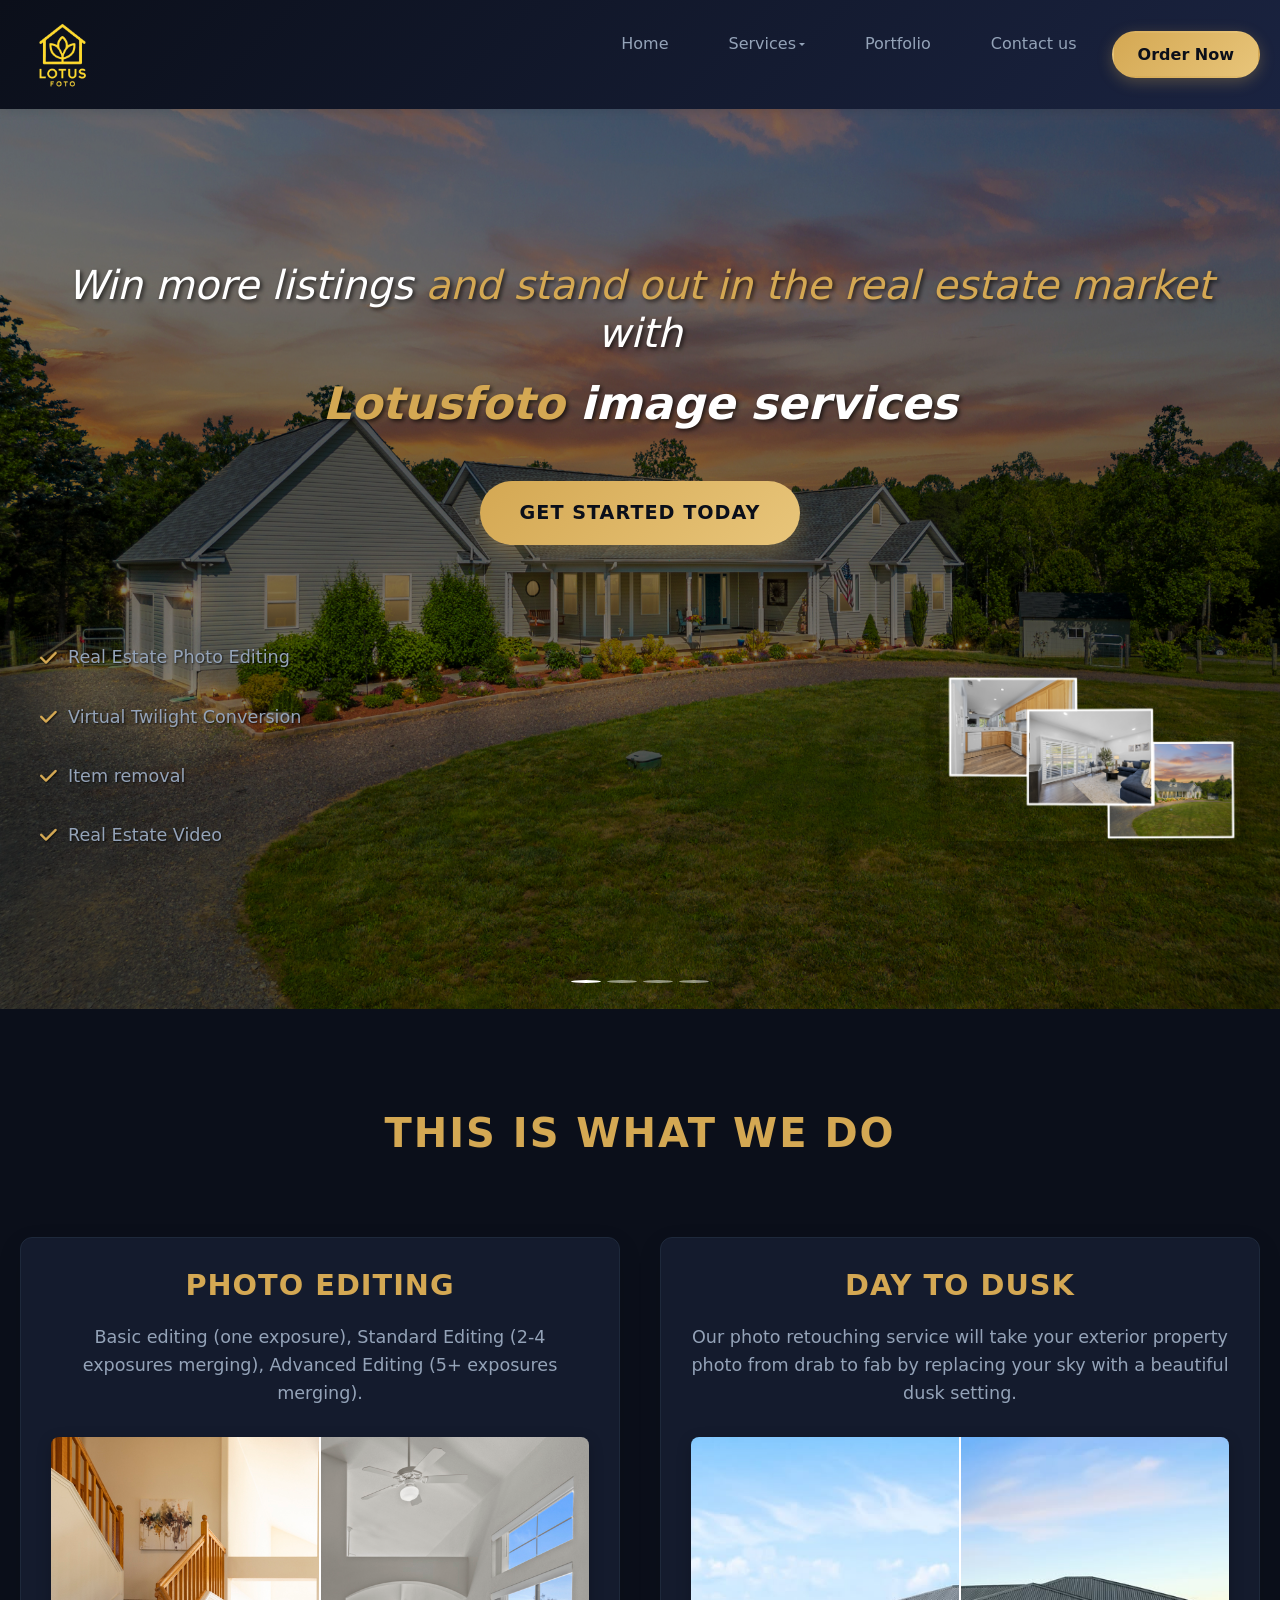
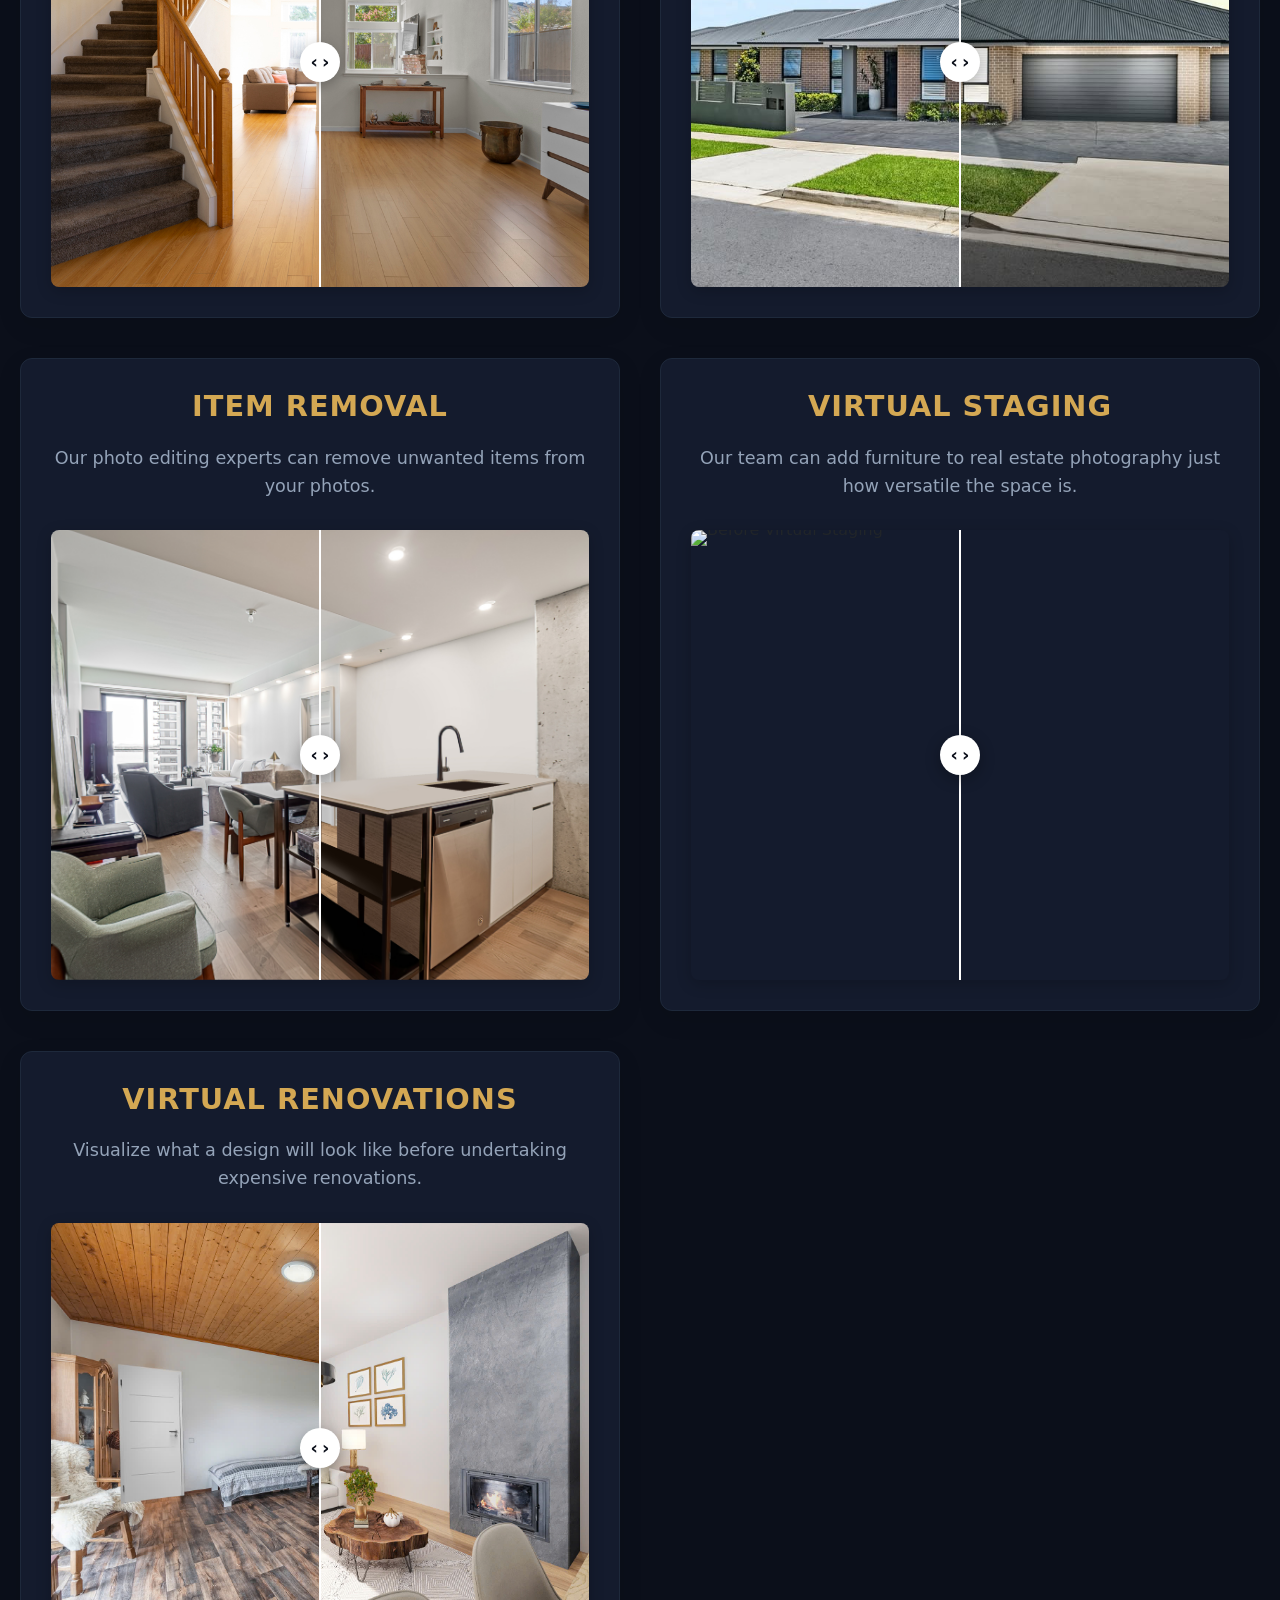
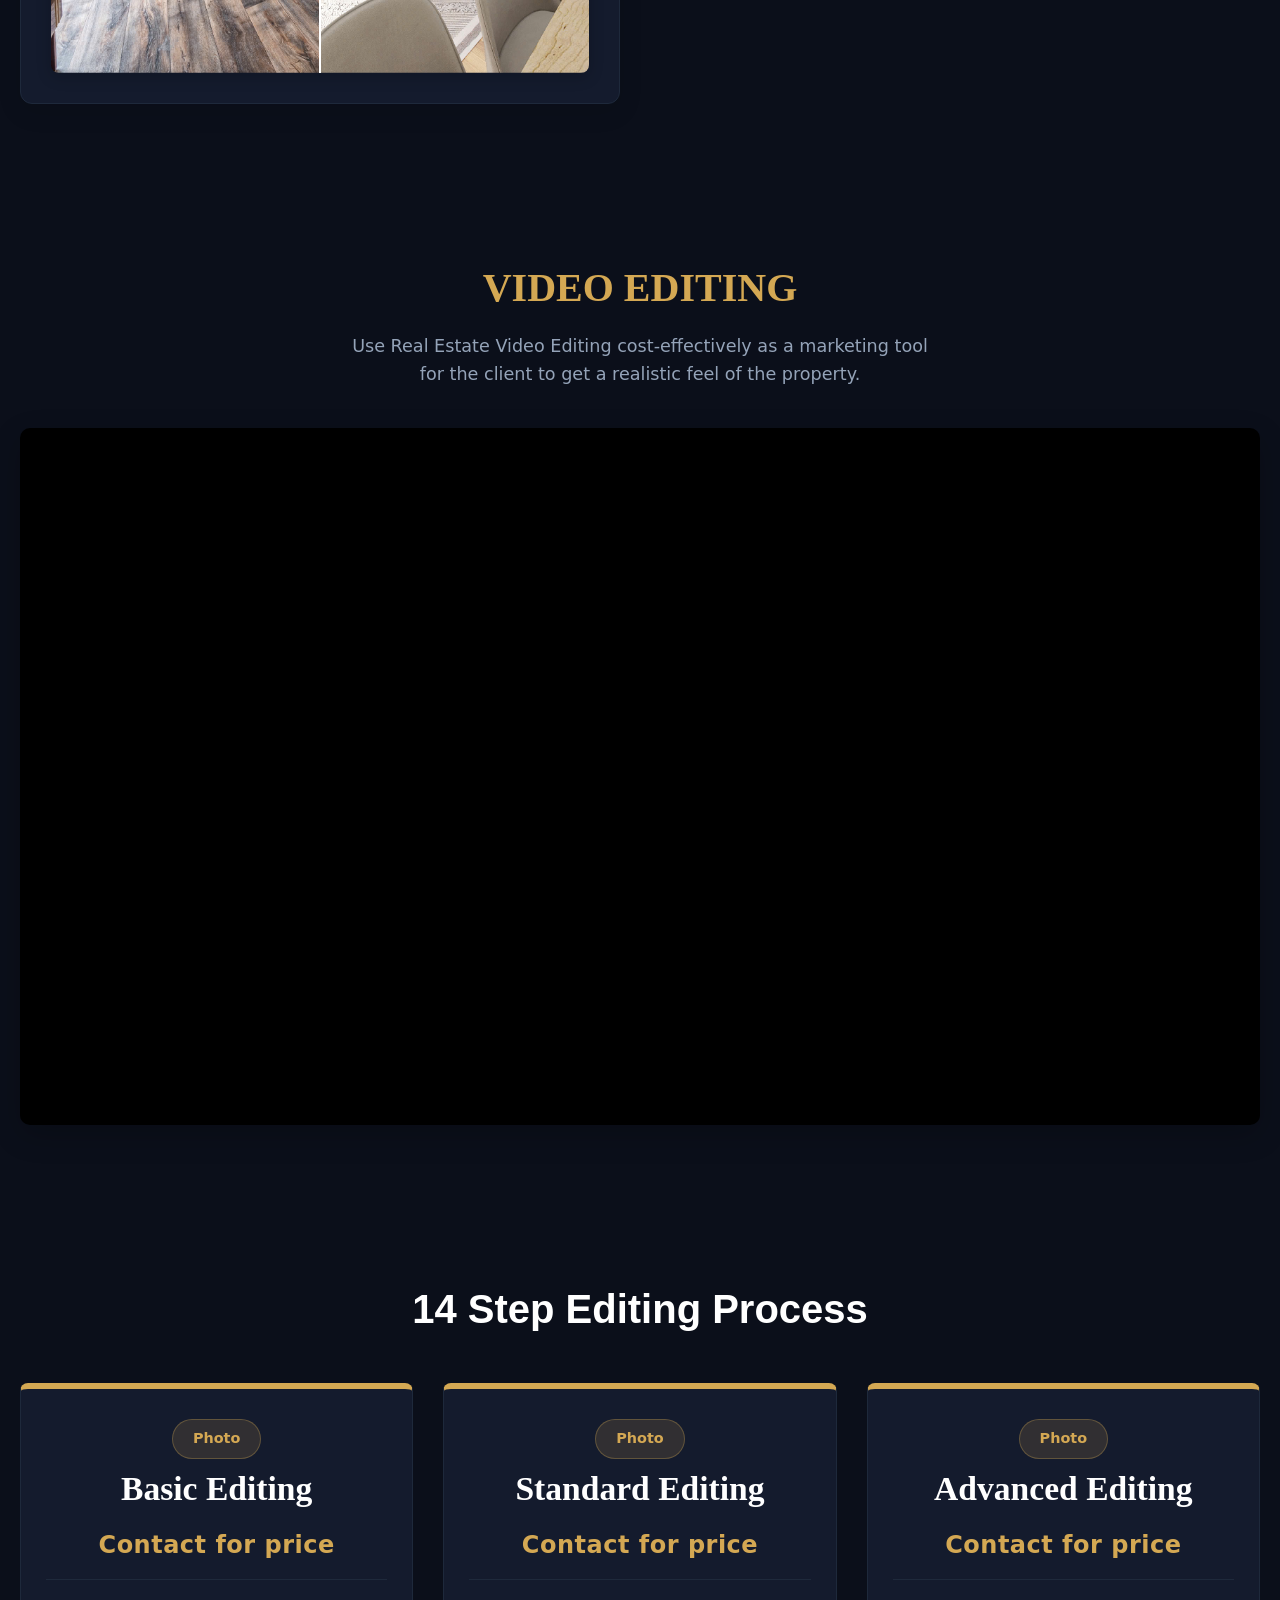
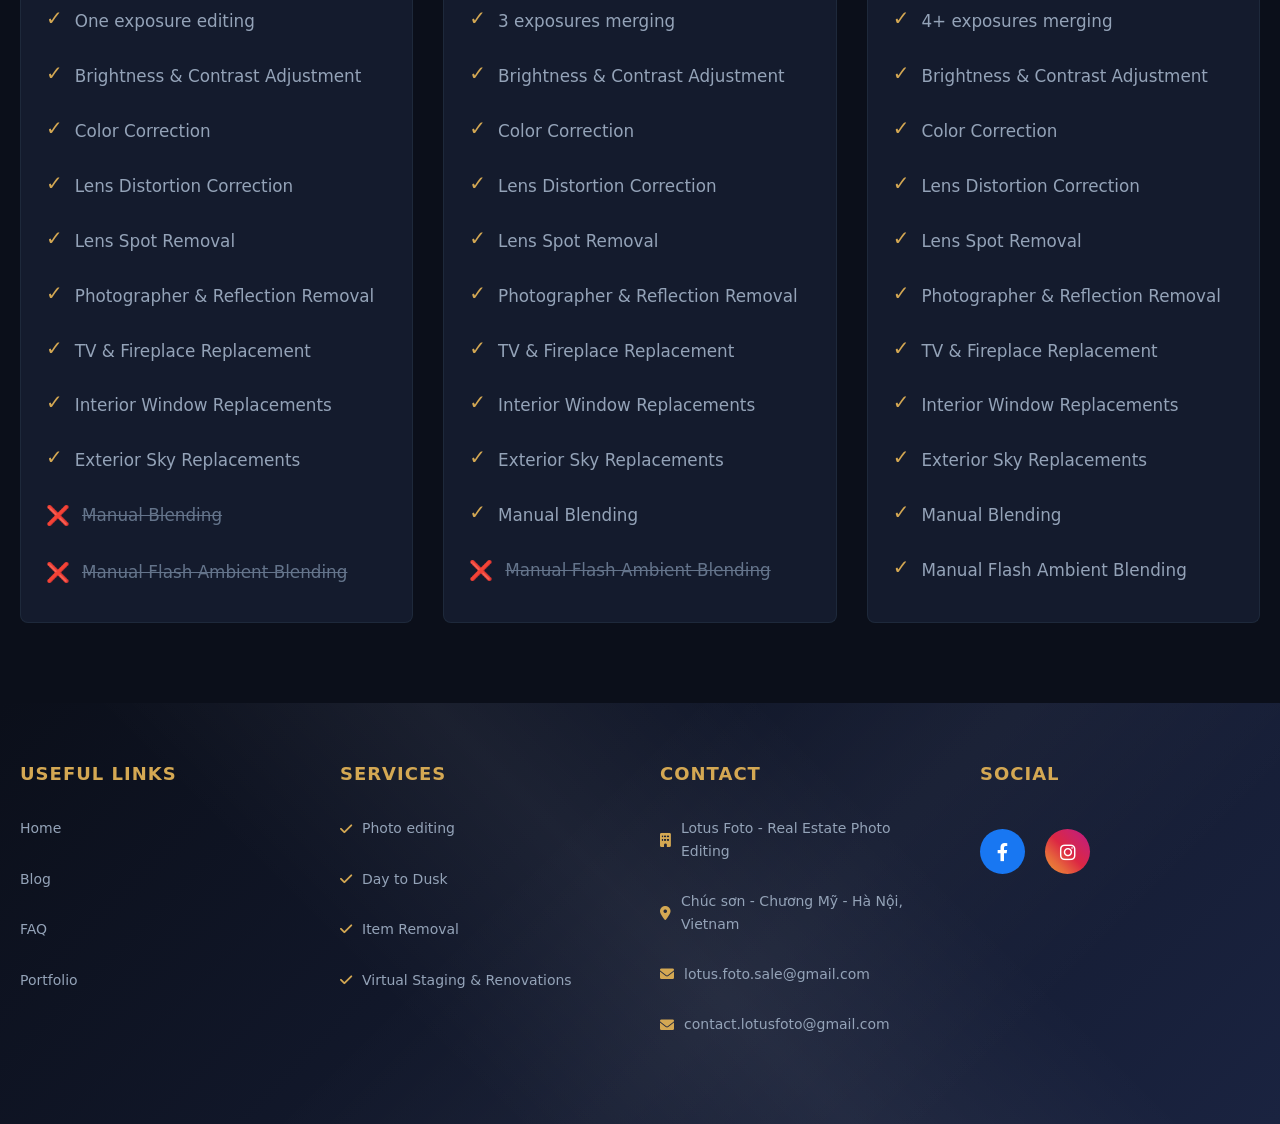
==== commit 4366e253: "update style" ====
--- a/index.html
+++ b/index.html
@@ -1,14 +1,26 @@
-<!DOCTYPE html>
+﻿<!DOCTYPE html>
 <html lang="vi">
+
 <head>
     <meta charset="UTF-8">
     <meta name="viewport" content="width=device-width, initial-scale=1.0, maximum-scale=5.0, user-scalable=yes">
-    <title>Lotus Foto</title>
+    <title>Lotus Foto — Real Estate Photo Editing Services</title>
+    <meta name="description" content="Lotus Foto offers professional real estate photo editing: HDR blending, Day to Dusk, Item Removal, Virtual Staging and Virtual Renovation. 8+ years experience, 14-step process, 12–15 hour turnaround.">
+    <meta property="og:title" content="Lotus Foto — Real Estate Photo Editing Services">
+    <meta property="og:description" content="Professional real estate photo editing: HDR blending, Day to Dusk, Virtual Staging & more. Fast turnaround, consistent quality.">
+    <meta property="og:image" content="images/services/banner2.jpg">
+    <meta property="og:type" content="website">
+    <meta name="twitter:card" content="summary_large_image">
+    <meta name="twitter:title" content="Lotus Foto — Real Estate Photo Editing">
+    <meta name="twitter:description" content="HDR blending, Day to Dusk, Virtual Staging & more. 8+ years experience.">
+    <meta name="twitter:image" content="images/services/banner2.jpg">
+    <link rel="icon" type="image/png" href="images/logo/logo.png">
     <link rel="stylesheet" href="css/styles.css">
     <link rel="stylesheet" href="https://cdnjs.cloudflare.com/ajax/libs/font-awesome/6.0.0/css/all.min.css">
     <link href="https://cdn.jsdelivr.net/npm/bootstrap@5.3.0/dist/css/bootstrap.min.css" rel="stylesheet">
     <script src="https://cdn.jsdelivr.net/npm/bootstrap@5.3.0/dist/js/bootstrap.bundle.min.js"></script>
 </head>
+
 <body>
     <header class="header">
         <div class="header-container">
@@ -23,13 +35,14 @@
                 <button class="mobile-menu-toggle" id="mobileMenuToggle">
                     <i class="fas fa-bars"></i>
                 </button>
-                
+
                 <!-- Navigation Menu -->
                 <nav class="navigation" id="navigation">
                     <ul class="nav-menu">
                         <li><a href="#home">Home</a></li>
                         <li class="dropdown">
-                            <a href="services.html" class="dropdown-toggle" data-bs-toggle="dropdown" aria-expanded="false">Services</a>
+                            <a href="services.html" class="dropdown-toggle" data-bs-toggle="dropdown"
+                                aria-expanded="false">Services</a>
                             <ul class="dropdown-menu">
                                 <li><a class="dropdown-item" href="photo-editing.html">Photo Editing</a></li>
                                 <li><a class="dropdown-item" href="day-to-dusk.html">Day to Dusk</a></li>
@@ -39,10 +52,10 @@
                             </ul>
                         </li>
                         <li><a href="portfolio.html">Portfolio</a></li>
-                        <li><a href="#footer">Contact us</a></li>
+                        <li><a href="contact.html">Contact us</a></li>
                     </ul>
                 </nav>
-                
+
                 <!-- Buy Now Button -->
                 <a href="order.html" class="buy-now-btn">Order Now</a>
             </div>
@@ -51,391 +64,399 @@
 
     <!-- HOME CONTENT (keeps header/footer) -->
     <div id="home-content" class="site-home">
-    <!-- Banner Section -->
-    <section class="banner">
-        <div id="bannerCarousel" class="carousel slide" data-bs-ride="carousel" data-bs-interval="4000">
-            <div class="carousel-indicators">
-                <button type="button" data-bs-target="#bannerCarousel" data-bs-slide-to="0" class="active"></button>
-                <button type="button" data-bs-target="#bannerCarousel" data-bs-slide-to="1"></button>
-                <button type="button" data-bs-target="#bannerCarousel" data-bs-slide-to="2"></button>
-                <button type="button" data-bs-target="#bannerCarousel" data-bs-slide-to="3"></button>
-            </div>
-            
-            <div class="carousel-inner">
-                <!-- Slide 1 -->
-                <div class="carousel-item active">
-                    <div class="banner-slide" style="background-image: url('images/services/banner2.jpg');"></div>
-                </div>
-                
-                <!-- Slide 2 -->
-                <div class="carousel-item">
-                    <div class="banner-slide" style="background-image: url('images/services/banner3.jpg');"></div>
-                </div>
-                
-                <!-- Slide 3 -->
-                <div class="carousel-item">
-                    <div class="banner-slide" style="background-image: url('images/services/banner4.jpg');"></div>
-                </div>
-                
-                <!-- Slide 4 -->
-                <div class="carousel-item">
-                    <div class="banner-slide" style="background-image: url('images/services/banner5.jpg');"></div>
-                </div>
-            </div>
-            
-        </div>
-        
-        <!-- Fixed Content -->
-        <div class="banner-overlay"></div>
-        <div class="banner-content">
-            <div class="banner-center">
-                <div class="banner-text">
-                    <h1 class="banner-headline">
-                        <span class="text-cream">Win more listings</span> 
-                        <span class="text-orange">and stand out in the real estate market</span> 
-                        <span class="text-cream">with</span>
-                    </h1>
-                    <h2 class="banner-company">
-                        <span class="text-orange">Lotusfoto</span> 
-                        <span class="text-white">image services</span>
-                    </h2>
-                </div>
-                
-                <div class="banner-cta">
-                    <button class="cta-button">GET STARTED TODAY</button>
-                </div>
-            </div>
-            
-            <div class="banner-bottom">
-                <div class="banner-services">
-                    <div class="service-item">
-                        <i class="fas fa-check"></i>
-                        <span>Real Estate Photo Editing</span>
-                    </div>
-                    <div class="service-item">
-                        <i class="fas fa-check"></i>
-                        <span>Virtual Twilight Conversion</span>
-                    </div>
-                    <div class="service-item">
-                        <i class="fas fa-check"></i>
-                        <span>Item removal</span>
-                    </div>
-                    <div class="service-item">
-                        <i class="fas fa-check"></i>
-                        <span>Real Estate Video</span>
-                    </div>
-                </div>
-                
-                <div class="banner-image">
-                    <img src="images/services/banner.png" alt="Real Estate Photography" class="banner-img">
-                </div>
-            </div>
-        </div>
-    </section>
-
-    <!-- Services Section -->
-    <section id="what-we-do" class="services-section">
-        <div class="services-container">
-            <h2 class="services-title">THIS IS WHAT WE DO</h2>
-            
-            <div class="services-grid">
-                <!-- Photo Editing Service -->
-                <div class="service-card">
-                    <h3 class="service-card-title">PHOTO EDITING</h3>
-                    <p class="service-description">
-                        Basic editing (one exposure), Standard Editing (2-4 exposures merging), Advanced Editing (5+ exposures merging).
-                    </p>
-                    <div class="before-after-container">
-                        <div class="before-after-image">
-                            <img src="images/PHOTO EDITING/7X5A7819.jpg" alt="Before Photo Editing" class="before-image">
-                            <img src="images/PHOTO EDITING/7X5A7819_1.jpg" alt="After Photo Editing" class="after-image">
-                            <div class="slider-line"></div>
-                            <div class="slider-handle">
-                                <div class="slider-arrow left">‹</div>
-                                <div class="slider-arrow right">›</div>
-                            </div>
-                        </div>
-                    </div>
-                </div>
-
-                <!-- Day to Dusk Service -->
-                <div class="service-card">
-                    <h3 class="service-card-title">DAY TO DUSK</h3>
-                    <p class="service-description">
-                        Our photo retouching service will take your exterior property photo from drab to fab by replacing your sky with a beautiful dusk setting.
-                    </p>
-                    <div class="before-after-container">
-                        <div class="before-after-image">
-                            <img src="images/DAY TO DUSK/anh trk.jpg" alt="Before Day to Dusk" class="before-image">
-                            <img src="images/DAY TO DUSK/sau.jpg" alt="After Day to Dusk" class="after-image">
-                            <div class="slider-line"></div>
-                            <div class="slider-handle">
-                                <div class="slider-arrow left">‹</div>
-                                <div class="slider-arrow right">›</div>
-                            </div>
-                        </div>
-                    </div>
-                </div>
-
-                <!-- Item Removal Service -->
-                <div class="service-card">
-                    <h3 class="service-card-title">ITEM REMOVAL</h3>
-                    <p class="service-description">
-                        Our photo editing experts can remove unwanted items from your photos.
-                    </p>
-                    <div class="before-after-container">
-                        <div class="before-after-image">
-                            <img src="images/ITEM REMOVAL/2.jpg" alt="Before Item Removal" class="before-image">
-                            <img src="images/ITEM REMOVAL/1.jpg" alt="After Item Removal" class="after-image">
-                            <div class="slider-line"></div>
-                            <div class="slider-handle">
-                                <div class="slider-arrow left">‹</div>
-                                <div class="slider-arrow right">›</div>
-                            </div>
-                        </div>
-                    </div>
-                </div>
-
-
-                <!-- Virtual Staging Service -->
-                <div class="service-card">
-                    <h3 class="service-card-title">VIRTUAL STAGING</h3>
-                    <p class="service-description">
-                        Our team can add furniture to real estate photography just how versatile the space is.
-                    </p>
-                    <div class="before-after-container">
-                        <div class="before-after-image">
-                            <img src="images/Sample Lotus Foto/Virtual Staging/1before.jpg" alt="Before Virtual Staging" class="before-image">
-                            <img src="images/Sample Lotus Foto/Virtual Staging/1after.jpg" alt="After Virtual Staging" class="after-image">
-                            <div class="slider-line"></div>
-                            <div class="slider-handle">
-                                <div class="slider-arrow left">‹</div>
-                                <div class="slider-arrow right">›</div>
-                            </div>
-                        </div>
-                    </div>
-                </div>
-
-                <!-- Virtual Renovations Service -->
-                <div class="service-card">
-                    <h3 class="service-card-title">VIRTUAL RENOVATIONS</h3>
-                    <p class="service-description">
-                        Visualize what a design will look like before undertaking expensive renovations.
-                    </p>
-                    <div class="before-after-container">
-                        <div class="before-after-image">
-                            <img src="images/portfolio/1.jpg" alt="Before Virtual Renovation" class="before-image">
-                            <img src="images/portfolio/2.jpg" alt="After Virtual Renovation" class="after-image">
-                            <div class="slider-line"></div>
-                            <div class="slider-handle">
-                                <div class="slider-arrow left">‹</div>
-                                <div class="slider-arrow right">›</div>
-                            </div>
-                        </div>
-                    </div>
-                </div>
-            </div>
-        </div>
-    </section>
-
-    <!-- Video Section -->
-    <section class="video-section">
-        <div class="video-container">
-            <h2 class="video-title">VIDEO EDITING</h2>
-            <p class="video-description">Use Real Estate Video Editing cost-effectively as a marketing tool for the client to get a realistic feel of the property.</p>
-            
-            <div class="video-wrapper">
-                <!-- Option 1: YouTube Video -->
-                <iframe 
-                    src="https://www.youtube.com/embed/FfPlHTAt458" 
-                    title="Real Estate Video Editing"
-                    frameborder="0" 
-                    allow="accelerometer; autoplay; clipboard-write; encrypted-media; gyroscope; picture-in-picture" 
-                    allowfullscreen>
-                </iframe>
-                
-                <!-- Option 2: Local Video File (uncomment to use) -->
-                <!--
+        <!-- Banner Section -->
+        <section class="banner">
+            <div id="bannerCarousel" class="carousel slide" data-bs-ride="carousel" data-bs-interval="4000">
+                <div class="carousel-indicators">
+                    <button type="button" data-bs-target="#bannerCarousel" data-bs-slide-to="0" class="active"></button>
+                    <button type="button" data-bs-target="#bannerCarousel" data-bs-slide-to="1"></button>
+                    <button type="button" data-bs-target="#bannerCarousel" data-bs-slide-to="2"></button>
+                    <button type="button" data-bs-target="#bannerCarousel" data-bs-slide-to="3"></button>
+                </div>
+
+                <div class="carousel-inner">
+                    <!-- Slide 1 -->
+                    <div class="carousel-item active">
+                        <div class="banner-slide" style="background-image: url('images/services/banner2.jpg');"></div>
+                    </div>
+
+                    <!-- Slide 2 -->
+                    <div class="carousel-item">
+                        <div class="banner-slide" style="background-image: url('images/services/banner3.jpg');"></div>
+                    </div>
+
+                    <!-- Slide 3 -->
+                    <div class="carousel-item">
+                        <div class="banner-slide" style="background-image: url('images/services/banner4.jpg');"></div>
+                    </div>
+
+                    <!-- Slide 4 -->
+                    <div class="carousel-item">
+                        <div class="banner-slide" style="background-image: url('images/services/banner5.jpg');"></div>
+                    </div>
+                </div>
+
+            </div>
+
+            <!-- Fixed Content -->
+            <div class="banner-overlay"></div>
+            <div class="banner-content">
+                <div class="banner-center">
+                    <div class="banner-text">
+                        <h1 class="banner-headline">
+                            <span class="text-cream">Win more listings</span>
+                            <span class="text-orange">and stand out in the real estate market</span>
+                            <span class="text-cream">with</span>
+                        </h1>
+                        <h2 class="banner-company">
+                            <span class="text-orange">Lotusfoto</span>
+                            <span class="text-white">image services</span>
+                        </h2>
+                    </div>
+
+                    <div class="banner-cta">
+                        <button class="cta-button">GET STARTED TODAY</button>
+                    </div>
+                </div>
+
+                <div class="banner-bottom">
+                    <div class="banner-services">
+                        <div class="service-item">
+                            <i class="fas fa-check"></i>
+                            <span>Real Estate Photo Editing</span>
+                        </div>
+                        <div class="service-item">
+                            <i class="fas fa-check"></i>
+                            <span>Virtual Twilight Conversion</span>
+                        </div>
+                        <div class="service-item">
+                            <i class="fas fa-check"></i>
+                            <span>Item removal</span>
+                        </div>
+                        <div class="service-item">
+                            <i class="fas fa-check"></i>
+                            <span>Real Estate Video</span>
+                        </div>
+                    </div>
+
+                    <div class="banner-image">
+                        <img src="images/services/banner.png" alt="Real Estate Photography" class="banner-img">
+                    </div>
+                </div>
+            </div>
+        </section>
+
+        <!-- Services Section -->
+        <section id="what-we-do" class="services-section">
+            <div class="services-container">
+                <h2 class="services-title" style="color: var(--gold-primary) !important;">THIS IS WHAT WE DO</h2>
+
+                <div class="services-grid">
+                    <!-- Photo Editing Service -->
+                    <div class="service-card">
+                        <h3 class="service-card-title">PHOTO EDITING</h3>
+                        <p class="service-description">
+                            Basic editing (one exposure), Standard Editing (2-4 exposures merging), Advanced Editing (5+
+                            exposures merging).
+                        </p>
+                        <div class="before-after-container">
+                            <div class="before-after-image">
+                                <img src="images/PHOTO EDITING/7X5A7819.jpg" alt="Before Photo Editing"
+                                    class="before-image">
+                                <img src="images/PHOTO EDITING/7X5A7819_1.jpg" alt="After Photo Editing"
+                                    class="after-image">
+                                <div class="slider-line"></div>
+                                <div class="slider-handle">
+                                    <div class="slider-arrow left">‹</div>
+                                    <div class="slider-arrow right">›</div>
+                                </div>
+                            </div>
+                        </div>
+                    </div>
+
+                    <!-- Day to Dusk Service -->
+                    <div class="service-card">
+                        <h3 class="service-card-title">DAY TO DUSK</h3>
+                        <p class="service-description">
+                            Our photo retouching service will take your exterior property photo from drab to fab by
+                            replacing your sky with a beautiful dusk setting.
+                        </p>
+                        <div class="before-after-container">
+                            <div class="before-after-image">
+                                <img src="images/DAY TO DUSK/anh trk.jpg" alt="Before Day to Dusk" class="before-image">
+                                <img src="images/DAY TO DUSK/sau.jpg" alt="After Day to Dusk" class="after-image">
+                                <div class="slider-line"></div>
+                                <div class="slider-handle">
+                                    <div class="slider-arrow left">‹</div>
+                                    <div class="slider-arrow right">›</div>
+                                </div>
+                            </div>
+                        </div>
+                    </div>
+
+                    <!-- Item Removal Service -->
+                    <div class="service-card">
+                        <h3 class="service-card-title">ITEM REMOVAL</h3>
+                        <p class="service-description">
+                            Our photo editing experts can remove unwanted items from your photos.
+                        </p>
+                        <div class="before-after-container">
+                            <div class="before-after-image">
+                                <img src="images/ITEM REMOVAL/2.jpg" alt="Before Item Removal" class="before-image">
+                                <img src="images/ITEM REMOVAL/1.jpg" alt="After Item Removal" class="after-image">
+                                <div class="slider-line"></div>
+                                <div class="slider-handle">
+                                    <div class="slider-arrow left">‹</div>
+                                    <div class="slider-arrow right">›</div>
+                                </div>
+                            </div>
+                        </div>
+                    </div>
+
+
+                    <!-- Virtual Staging Service -->
+                    <div class="service-card">
+                        <h3 class="service-card-title">VIRTUAL STAGING</h3>
+                        <p class="service-description">
+                            Our team can add furniture to real estate photography just how versatile the space is.
+                        </p>
+                        <div class="before-after-container">
+                            <div class="before-after-image">
+                                <img src="images/Sample Lotus Foto/Virtual Staging/1before.jpg"
+                                    alt="Before Virtual Staging" class="before-image">
+                                <img src="images/Sample Lotus Foto/Virtual Staging/1after.jpg"
+                                    alt="After Virtual Staging" class="after-image">
+                                <div class="slider-line"></div>
+                                <div class="slider-handle">
+                                    <div class="slider-arrow left">‹</div>
+                                    <div class="slider-arrow right">›</div>
+                                </div>
+                            </div>
+                        </div>
+                    </div>
+
+                    <!-- Virtual Renovations Service -->
+                    <div class="service-card">
+                        <h3 class="service-card-title">VIRTUAL RENOVATIONS</h3>
+                        <p class="service-description">
+                            Visualize what a design will look like before undertaking expensive renovations.
+                        </p>
+                        <div class="before-after-container">
+                            <div class="before-after-image">
+                                <img src="images/portfolio/1.jpg" alt="Before Virtual Renovation" class="before-image">
+                                <img src="images/portfolio/2.jpg" alt="After Virtual Renovation" class="after-image">
+                                <div class="slider-line"></div>
+                                <div class="slider-handle">
+                                    <div class="slider-arrow left">‹</div>
+                                    <div class="slider-arrow right">›</div>
+                                </div>
+                            </div>
+                        </div>
+                    </div>
+                </div>
+            </div>
+        </section>
+
+        <!-- Video Section -->
+        <section class="video-section">
+            <div class="video-container">
+                <h2 class="video-title">VIDEO EDITING</h2>
+                <p class="video-description">Use Real Estate Video Editing cost-effectively as a marketing tool for the
+                    client to get a realistic feel of the property.</p>
+
+                <div class="video-wrapper">
+                    <!-- Option 1: YouTube Video -->
+                    <iframe src="https://www.youtube.com/embed/FfPlHTAt458" title="Real Estate Video Editing"
+                        frameborder="0"
+                        allow="accelerometer; autoplay; clipboard-write; encrypted-media; gyroscope; picture-in-picture"
+                        allowfullscreen>
+                    </iframe>
+
+                    <!-- Option 2: Local Video File (uncomment to use) -->
+                    <!--
                 <video controls>
                     <source src="videos/your-video.mp4" type="video/mp4">
                     <source src="videos/your-video.webm" type="video/webm">
                     Your browser does not support the video tag.
                 </video>
                 -->
-            </div>
-        </div>
-    </section>
-
-    <!-- Pricing Section -->
-    <section class="pricing-section">
-        <div class="pricing-container">
-            <h2 class="pricing-title">14 Step Editing Process</h2>
-            
-            <div class="pricing-grid">
-                <!-- Basic Editing -->
-                <div class="pricing-card basic">
-                    <div class="pricing-header">
-                        <span class="pricing-photo">Photo</span>
-                        <h3 class="pricing-name">Basic Editing</h3>
-                    </div>
-                    <div class="pricing-features">
-                        <div class="feature-item included">
-                            <span class="checkmark">✔</span>
-                            <span>One exposure editing</span>
-                        </div>
-                        <div class="feature-item included">
-                            <span class="checkmark">✔</span>
-                            <span>Brightness & Contrast Adjustment</span>
-                        </div>
-                        <div class="feature-item included">
-                            <span class="checkmark">✔</span>
-                            <span>Color Correction</span>
-                        </div>
-                        <div class="feature-item included">
-                            <span class="checkmark">✔</span>
-                            <span>Lens Distortion Correction</span>
-                        </div>
-                        <div class="feature-item included">
-                            <span class="checkmark">✔</span>
-                            <span>Lens Spot Removal</span>
-                        </div>
-                        <div class="feature-item included">
-                            <span class="checkmark">✔</span>
-                            <span>Photographer & Reflection Removal</span>
-                        </div>
-                        <div class="feature-item included">
-                            <span class="checkmark">✔</span>
-                            <span>TV & Fireplace Replacement</span>
-                        </div>
-                        <div class="feature-item included">
-                            <span class="checkmark">✔</span>
-                            <span>Interior Window Replacements</span>
-                        </div>
-                        <div class="feature-item included">
-                            <span class="checkmark">✔</span>
-                            <span>Exterior Sky Replacements</span>
-                        </div>
-                        <div class="feature-item excluded">
-                            <span class="cross">❌</span>
-                            <span>Manual Blending</span>
-                        </div>
-                        <div class="feature-item excluded">
-                            <span class="cross">❌</span>
-                            <span>Manual Flash Ambient Blending</span>
-                        </div>
-                    </div>
-                </div>
-
-                <!-- Standard Editing -->
-                <div class="pricing-card standard">
-                    <div class="pricing-header">
-                        <span class="pricing-photo">Photo</span>
-                        <h3 class="pricing-name">Standard Editing</h3>
-                    </div>
-                    <div class="pricing-features">
-                        <div class="feature-item included">
-                            <span class="checkmark">✔</span>
-                            <span>3 exposures merging</span>
-                        </div>
-                        <div class="feature-item included">
-                            <span class="checkmark">✔</span>
-                            <span>Brightness & Contrast Adjustment</span>
-                        </div>
-                        <div class="feature-item included">
-                            <span class="checkmark">✔</span>
-                            <span>Color Correction</span>
-                        </div>
-                        <div class="feature-item included">
-                            <span class="checkmark">✔</span>
-                            <span>Lens Distortion Correction</span>
-                        </div>
-                        <div class="feature-item included">
-                            <span class="checkmark">✔</span>
-                            <span>Lens Spot Removal</span>
-                        </div>
-                        <div class="feature-item included">
-                            <span class="checkmark">✔</span>
-                            <span>Photographer & Reflection Removal</span>
-                        </div>
-                        <div class="feature-item included">
-                            <span class="checkmark">✔</span>
-                            <span>TV & Fireplace Replacement</span>
-                        </div>
-                        <div class="feature-item included">
-                            <span class="checkmark">✔</span>
-                            <span>Interior Window Replacements</span>
-                        </div>
-                        <div class="feature-item included">
-                            <span class="checkmark">✔</span>
-                            <span>Exterior Sky Replacements</span>
-                        </div>
-                        <div class="feature-item included">
-                            <span class="checkmark">✔</span>
-                            <span>Manual Blending</span>
-                        </div>
-                        <div class="feature-item excluded">
-                            <span class="cross">❌</span>
-                            <span>Manual Flash Ambient Blending</span>
-                        </div>
-                    </div>
-                </div>
-
-                <!-- Advanced Editing -->
-                <div class="pricing-card advanced">
-                    <div class="pricing-header">
-                        <span class="pricing-photo">Photo</span>
-                        <h3 class="pricing-name">Advanced Editing</h3>
-                    </div>
-                    <div class="pricing-features">
-                        <div class="feature-item included">
-                            <span class="checkmark">✔</span>
-                            <span>4+ exposures merging</span>
-                        </div>
-                        <div class="feature-item included">
-                            <span class="checkmark">✔</span>
-                            <span>Brightness & Contrast Adjustment</span>
-                        </div>
-                        <div class="feature-item included">
-                            <span class="checkmark">✔</span>
-                            <span>Color Correction</span>
-                        </div>
-                        <div class="feature-item included">
-                            <span class="checkmark">✔</span>
-                            <span>Lens Distortion Correction</span>
-                        </div>
-                        <div class="feature-item included">
-                            <span class="checkmark">✔</span>
-                            <span>Lens Spot Removal</span>
-                        </div>
-                        <div class="feature-item included">
-                            <span class="checkmark">✔</span>
-                            <span>Photographer & Reflection Removal</span>
-                        </div>
-                        <div class="feature-item included">
-                            <span class="checkmark">✔</span>
-                            <span>TV & Fireplace Replacement</span>
-                        </div>
-                        <div class="feature-item included">
-                            <span class="checkmark">✔</span>
-                            <span>Interior Window Replacements</span>
-                        </div>
-                        <div class="feature-item included">
-                            <span class="checkmark">✔</span>
-                            <span>Exterior Sky Replacements</span>
-                        </div>
-                        <div class="feature-item included">
-                            <span class="checkmark">✔</span>
-                            <span>Manual Blending</span>
-                        </div>
-                        <div class="feature-item included">
-                            <span class="checkmark">✔</span>
-                            <span>Manual Flash Ambient Blending</span>
-                        </div>
-                    </div>
-                </div>
-            </div>
-        </div>
-    </section>
+                </div>
+            </div>
+        </section>
+
+        <!-- Pricing Section -->
+        <section class="pricing-section">
+            <div class="pricing-container">
+                <h2 class="pricing-title">14 Step Editing Process</h2>
+
+                <div class="pricing-grid">
+                    <!-- Basic Editing -->
+                    <div class="pricing-card basic">
+                        <div class="pricing-header">
+                            <span class="pricing-photo">Photo</span>
+                            <h3 class="pricing-name">Basic Editing</h3>
+                            <div class="pricing-price">Contact for price</div>
+                        </div>
+                        <div class="pricing-features">
+                            <div class="feature-item included">
+                                <span class="checkmark">✔</span>
+                                <span>One exposure editing</span>
+                            </div>
+                            <div class="feature-item included">
+                                <span class="checkmark">✔</span>
+                                <span>Brightness & Contrast Adjustment</span>
+                            </div>
+                            <div class="feature-item included">
+                                <span class="checkmark">✔</span>
+                                <span>Color Correction</span>
+                            </div>
+                            <div class="feature-item included">
+                                <span class="checkmark">✔</span>
+                                <span>Lens Distortion Correction</span>
+                            </div>
+                            <div class="feature-item included">
+                                <span class="checkmark">✔</span>
+                                <span>Lens Spot Removal</span>
+                            </div>
+                            <div class="feature-item included">
+                                <span class="checkmark">✔</span>
+                                <span>Photographer & Reflection Removal</span>
+                            </div>
+                            <div class="feature-item included">
+                                <span class="checkmark">✔</span>
+                                <span>TV & Fireplace Replacement</span>
+                            </div>
+                            <div class="feature-item included">
+                                <span class="checkmark">✔</span>
+                                <span>Interior Window Replacements</span>
+                            </div>
+                            <div class="feature-item included">
+                                <span class="checkmark">✔</span>
+                                <span>Exterior Sky Replacements</span>
+                            </div>
+                            <div class="feature-item excluded">
+                                <span class="cross">❌</span>
+                                <span>Manual Blending</span>
+                            </div>
+                            <div class="feature-item excluded">
+                                <span class="cross">❌</span>
+                                <span>Manual Flash Ambient Blending</span>
+                            </div>
+                        </div>
+                    </div>
+
+                    <!-- Standard Editing -->
+                    <div class="pricing-card standard">
+                        <div class="pricing-header">
+                            <span class="pricing-photo">Photo</span>
+                            <h3 class="pricing-name">Standard Editing</h3>
+                            <div class="pricing-price">Contact for price</div>
+                        </div>
+                        <div class="pricing-features">
+                            <div class="feature-item included">
+                                <span class="checkmark">✔</span>
+                                <span>3 exposures merging</span>
+                            </div>
+                            <div class="feature-item included">
+                                <span class="checkmark">✔</span>
+                                <span>Brightness & Contrast Adjustment</span>
+                            </div>
+                            <div class="feature-item included">
+                                <span class="checkmark">✔</span>
+                                <span>Color Correction</span>
+                            </div>
+                            <div class="feature-item included">
+                                <span class="checkmark">✔</span>
+                                <span>Lens Distortion Correction</span>
+                            </div>
+                            <div class="feature-item included">
+                                <span class="checkmark">✔</span>
+                                <span>Lens Spot Removal</span>
+                            </div>
+                            <div class="feature-item included">
+                                <span class="checkmark">✔</span>
+                                <span>Photographer & Reflection Removal</span>
+                            </div>
+                            <div class="feature-item included">
+                                <span class="checkmark">✔</span>
+                                <span>TV & Fireplace Replacement</span>
+                            </div>
+                            <div class="feature-item included">
+                                <span class="checkmark">✔</span>
+                                <span>Interior Window Replacements</span>
+                            </div>
+                            <div class="feature-item included">
+                                <span class="checkmark">✔</span>
+                                <span>Exterior Sky Replacements</span>
+                            </div>
+                            <div class="feature-item included">
+                                <span class="checkmark">✔</span>
+                                <span>Manual Blending</span>
+                            </div>
+                            <div class="feature-item excluded">
+                                <span class="cross">❌</span>
+                                <span>Manual Flash Ambient Blending</span>
+                            </div>
+                        </div>
+                    </div>
+
+                    <!-- Advanced Editing -->
+                    <div class="pricing-card advanced">
+                        <div class="pricing-header">
+                            <span class="pricing-photo">Photo</span>
+                            <h3 class="pricing-name">Advanced Editing</h3>
+                            <div class="pricing-price">Contact for price</div>
+                        </div>
+                        <div class="pricing-features">
+                            <div class="feature-item included">
+                                <span class="checkmark">✔</span>
+                                <span>4+ exposures merging</span>
+                            </div>
+                            <div class="feature-item included">
+                                <span class="checkmark">✔</span>
+                                <span>Brightness & Contrast Adjustment</span>
+                            </div>
+                            <div class="feature-item included">
+                                <span class="checkmark">✔</span>
+                                <span>Color Correction</span>
+                            </div>
+                            <div class="feature-item included">
+                                <span class="checkmark">✔</span>
+                                <span>Lens Distortion Correction</span>
+                            </div>
+                            <div class="feature-item included">
+                                <span class="checkmark">✔</span>
+                                <span>Lens Spot Removal</span>
+                            </div>
+                            <div class="feature-item included">
+                                <span class="checkmark">✔</span>
+                                <span>Photographer & Reflection Removal</span>
+                            </div>
+                            <div class="feature-item included">
+                                <span class="checkmark">✔</span>
+                                <span>TV & Fireplace Replacement</span>
+                            </div>
+                            <div class="feature-item included">
+                                <span class="checkmark">✔</span>
+                                <span>Interior Window Replacements</span>
+                            </div>
+                            <div class="feature-item included">
+                                <span class="checkmark">✔</span>
+                                <span>Exterior Sky Replacements</span>
+                            </div>
+                            <div class="feature-item included">
+                                <span class="checkmark">✔</span>
+                                <span>Manual Blending</span>
+                            </div>
+                            <div class="feature-item included">
+                                <span class="checkmark">✔</span>
+                                <span>Manual Flash Ambient Blending</span>
+                            </div>
+                        </div>
+                    </div>
+                </div>
+            </div>
+        </section>
     </div>
 
     <!-- PHOTO EDITING PAGE (renders when hash=#photo-editing) -->
@@ -448,12 +469,18 @@
                     <button class="pe-nav pe-prev" aria-label="Previous"></button>
                     <div class="pe-viewport">
                         <div class="pe-track">
-                            <img src="images/Sample Lotus Foto/HDR Blending/2/DSC05851.jpg" loading="lazy" alt="slide 1">
-                            <img src="images/Sample Lotus Foto/HDR Blending/2/DSC05895.jpg" loading="lazy" alt="slide 2">
-                            <img src="images/Sample Lotus Foto/HDR Blending/2/DSC05904.jpg" loading="lazy" alt="slide 3">
-                            <img src="images/Sample Lotus Foto/HDR Blending/2/DSC05935.jpg" loading="lazy" alt="slide 4">
-                            <img src="images/Sample Lotus Foto/HDR Blending/2/DSC05970.jpg" loading="lazy" alt="slide 5">
-                            <img src="images/Sample Lotus Foto/HDR Blending/2/DSC06031.jpg" loading="lazy" alt="slide 6">
+                            <img src="images/Sample Lotus Foto/HDR Blending/2/DSC05851.jpg" loading="lazy"
+                                alt="slide 1">
+                            <img src="images/Sample Lotus Foto/HDR Blending/2/DSC05895.jpg" loading="lazy"
+                                alt="slide 2">
+                            <img src="images/Sample Lotus Foto/HDR Blending/2/DSC05904.jpg" loading="lazy"
+                                alt="slide 3">
+                            <img src="images/Sample Lotus Foto/HDR Blending/2/DSC05935.jpg" loading="lazy"
+                                alt="slide 4">
+                            <img src="images/Sample Lotus Foto/HDR Blending/2/DSC05970.jpg" loading="lazy"
+                                alt="slide 5">
+                            <img src="images/Sample Lotus Foto/HDR Blending/2/DSC06031.jpg" loading="lazy"
+                                alt="slide 6">
                         </div>
                     </div>
                     <button class="pe-nav pe-next" aria-label="Next"></button>
@@ -463,9 +490,15 @@
         <section class="pe-hero">
             <div class="pe-container">
                 <h1 class="pe-title">Real Estate Photo Editing Services</h1>
-                <p class="pe-lead">With over <strong>08 years of experience</strong> in real estate photo editing services, Egecko Team has served hundreds of satisfied customers worldwide. Our editing process is standardized with 14 steps, you can see it below.</p>
-                <p class="pe-text">Especially, we have a person to <strong>control the quality of the product</strong> before sending it back to the customer, he is Lucas. After the editor completes the job, Lucas will check again to make sure the work is of the highest quality, and the customer's requirements have been completed.</p>
-                <p class="pe-text"><strong>We are committed to high and consistency quality</strong> before sending photos back to the customer.</p>
+                <p class="pe-lead">With over <strong>08 years of experience</strong> in real estate photo editing
+                    services, Egecko Team has served hundreds of satisfied customers worldwide. Our editing process is
+                    standardized with 14 steps, you can see it below.</p>
+                <p class="pe-text">Especially, we have a person to <strong>control the quality of the product</strong>
+                    before sending it back to the customer, he is Lucas. After the editor completes the job, Lucas will
+                    check again to make sure the work is of the highest quality, and the customer's requirements have
+                    been completed.</p>
+                <p class="pe-text"><strong>We are committed to high and consistency quality</strong> before sending
+                    photos back to the customer.</p>
                 <div class="pe-cta"><a href="#contact" class="cta-button">Free Trial Test</a></div>
             </div>
         </section>
@@ -496,10 +529,15 @@
                 <div class="pe-grid">
                     <div class="before-after-container">
                         <div class="before-after-image">
-                            <img src="images/Sample Lotus Foto/Virtual Staging/1before.jpg" alt="Before" class="before-image">
-                            <img src="images/Sample Lotus Foto/Virtual Staging/1after.jpg" alt="After" class="after-image">
+                            <img src="images/Sample Lotus Foto/Virtual Staging/1before.jpg" alt="Before"
+                                class="before-image">
+                            <img src="images/Sample Lotus Foto/Virtual Staging/1after.jpg" alt="After"
+                                class="after-image">
                             <div class="slider-line"></div>
-                            <div class="slider-handle"><div class="slider-arrow left">‹</div><div class="slider-arrow right">›</div></div>
+                            <div class="slider-handle">
+                                <div class="slider-arrow left">‹</div>
+                                <div class="slider-arrow right">›</div>
+                            </div>
                         </div>
                     </div>
                     <div class="before-after-container">
@@ -507,7 +545,10 @@
                             <img src="images/PHOTO EDITING/7X5A7819_1.jpg" alt="Before" class="before-image">
                             <img src="images/PHOTO EDITING/7X5A7819.jpg" alt="After" class="after-image">
                             <div class="slider-line"></div>
-                            <div class="slider-handle"><div class="slider-arrow left">‹</div><div class="slider-arrow right">›</div></div>
+                            <div class="slider-handle">
+                                <div class="slider-arrow left">‹</div>
+                                <div class="slider-arrow right">›</div>
+                            </div>
                         </div>
                     </div>
                     <div class="before-after-container">
@@ -515,7 +556,10 @@
                             <img src="images/DAY TO DUSK/anh trk.jpg" alt="Before" class="before-image">
                             <img src="images/DAY TO DUSK/sau.jpg" alt="After" class="after-image">
                             <div class="slider-line"></div>
-                            <div class="slider-handle"><div class="slider-arrow left">‹</div><div class="slider-arrow right">›</div></div>
+                            <div class="slider-handle">
+                                <div class="slider-arrow left">‹</div>
+                                <div class="slider-arrow right">›</div>
+                            </div>
                         </div>
                     </div>
                 </div>
@@ -533,9 +577,12 @@
                             <h3 class="pricing-name">Basic Editing</h3>
                         </div>
                         <div class="pricing-features">
-                            <div class="feature-item included"><span class="checkmark">✔</span><span>01 exposure editing</span></div>
-                            <div class="feature-item included"><span class="checkmark">✔</span><span>14 Steps Editing Process</span></div>
-                            <div class="feature-item included"><span class="checkmark">✔</span><span>Turnaround: 12–15 hours</span></div>
+                            <div class="feature-item included"><span class="checkmark">✔</span><span>01 exposure
+                                    editing</span></div>
+                            <div class="feature-item included"><span class="checkmark">✔</span><span>14 Steps Editing
+                                    Process</span></div>
+                            <div class="feature-item included"><span class="checkmark">✔</span><span>Turnaround: 12–15
+                                    hours</span></div>
                         </div>
                     </div>
                     <div class="pricing-card standard">
@@ -544,9 +591,12 @@
                             <h3 class="pricing-name">Standard Editing</h3>
                         </div>
                         <div class="pricing-features">
-                            <div class="feature-item included"><span class="checkmark">✔</span><span>02 – 03 exposures editing</span></div>
-                            <div class="feature-item included"><span class="checkmark">✔</span><span>14 Steps Editing Process</span></div>
-                            <div class="feature-item included"><span class="checkmark">✔</span><span>Turnaround: 12–15 hours</span></div>
+                            <div class="feature-item included"><span class="checkmark">✔</span><span>02 – 03 exposures
+                                    editing</span></div>
+                            <div class="feature-item included"><span class="checkmark">✔</span><span>14 Steps Editing
+                                    Process</span></div>
+                            <div class="feature-item included"><span class="checkmark">✔</span><span>Turnaround: 12–15
+                                    hours</span></div>
                         </div>
                     </div>
                     <div class="pricing-card advanced">
@@ -555,9 +605,12 @@
                             <h3 class="pricing-name">Advanced Editing</h3>
                         </div>
                         <div class="pricing-features">
-                            <div class="feature-item included"><span class="checkmark">✔</span><span>04+ exposures editing</span></div>
-                            <div class="feature-item included"><span class="checkmark">✔</span><span>14 Steps Editing Process</span></div>
-                            <div class="feature-item included"><span class="checkmark">✔</span><span>Turnaround: 12–15 hours</span></div>
+                            <div class="feature-item included"><span class="checkmark">✔</span><span>04+ exposures
+                                    editing</span></div>
+                            <div class="feature-item included"><span class="checkmark">✔</span><span>14 Steps Editing
+                                    Process</span></div>
+                            <div class="feature-item included"><span class="checkmark">✔</span><span>Turnaround: 12–15
+                                    hours</span></div>
                         </div>
                     </div>
                 </div>
@@ -608,18 +661,23 @@
                     <h3 class="footer-title">SOCIAL</h3>
                     <div class="social-media-section">
                         <div class="social-icons">
-                            <a href="https://www.facebook.com/profile.php?id=61579599152434&locale=vi_VN" target="_blank" aria-label="Facebook" class="social-icon facebook"><i class="fab fa-facebook-f"></i></a>
-                            <a href="https://www.instagram.com/lotus_foto_editing/" target="_blank" aria-label="Instagram" class="social-icon instagram"><i class="fab fa-instagram"></i></a>
+                            <a href="https://www.facebook.com/profile.php?id=61579599152434&locale=vi_VN"
+                                target="_blank" aria-label="Facebook" class="social-icon facebook"><i
+                                    class="fab fa-facebook-f"></i></a>
+                            <a href="https://www.instagram.com/lotus_foto_editing/" target="_blank"
+                                aria-label="Instagram" class="social-icon instagram"><i
+                                    class="fab fa-instagram"></i></a>
                         </div>
                     </div>
                 </div>
             </div>
         </div>
     </footer>
-    
+
 
     <!-- EmailJS CDN -->
     <script type="text/javascript" src="https://cdn.jsdelivr.net/npm/@emailjs/browser@4/dist/email.min.js"></script>
     <script src="js/main.js"></script>
 </body>
-</html>
+
+</html>
--- a/css/styles.css
+++ b/css/styles.css
@@ -179,74 +179,121 @@
   );
   color: var(--gold-primary);
   transform: translateY(-2px);
-  box-shadow: 0 4px 12px rgba(245, 158, 11, 0.3);
-}
-
-/* Dropdown (Services) */
+  box-shadow: 0 4px 12px var(--gold-glow);
+}
+
+.nav-menu li a.nav-active {
+  color: var(--gold-primary);
+  background: rgba(212, 168, 83, 0.1);
+}
+
+/* ═══════════════════════════════════
+   DROPDOWN — dark navy + gold theme
+   ═══════════════════════════════════ */
 .dropdown {
   position: relative;
 }
 
+/* Chevron: override Bootstrap's default ::after with FA icon */
 .dropdown-toggle::after {
-  content: "\f107"; /* fa-chevron-down */
+  content: "\f107";
   font-family: "Font Awesome 6 Free";
   font-weight: 900;
-  margin-left: 8px;
-  font-size: 0.8rem;
-}
-
+  margin-left: 7px;
+  font-size: 0.72em;
+  display: inline-block;
+  vertical-align: middle;
+  border: none; /* kill Bootstrap's border-based arrow */
+  transition: transform 0.3s ease;
+}
+
+/* Rotate chevron when open */
+.dropdown.show > .dropdown-toggle::after,
+.dropdown:hover > .dropdown-toggle::after {
+  transform: rotate(180deg);
+}
+
+/* Dropdown panel */
 .dropdown-menu {
   position: absolute;
-  top: 100%;
+  top: calc(100% + 4px);
   left: 0;
-  min-width: 240px;
-  padding: 10px 0;
-  margin-top: 10px;
-  background: var(--bg-card);
-  border-radius: 8px;
-  box-shadow: 0 10px 25px rgba(0, 0, 0, 0.15);
+  min-width: 220px;
+  padding: 6px 0;
+  background: linear-gradient(160deg, #131a2e 0%, #1a2340 100%);
+  border: 1px solid rgba(212, 168, 83, 0.28);
+  border-top: 2px solid var(--gold-primary);
+  border-radius: 0 12px 12px 12px;
+  box-shadow:
+    0 20px 45px rgba(0, 0, 0, 0.5),
+    0 0 30px rgba(212, 168, 83, 0.07);
   opacity: 0;
   visibility: hidden;
-  transform: translateY(6px);
-  transition: all 0.2s ease;
-  z-index: 1001;
-}
-
-.nav-menu .dropdown-menu .dropdown-item {
-  display: block;
-  padding: 10px 18px;
-  color: var(--text-primary);
-  text-decoration: none;
-  white-space: nowrap;
-  transition:
-    background 0.15s ease,
-    color 0.15s ease;
-}
-
-.nav-menu .dropdown-menu .dropdown-item:hover {
-  background: linear-gradient(45deg, var(--gold-primary), var(--gold-hover));
-  color: #0b0f1a;
-}
-
-/* Open on hover for desktop */
+  transform: translateY(8px);
+  transition: opacity 0.22s ease, transform 0.22s ease, visibility 0.22s;
+  z-index: 1010;
+  pointer-events: none;
+}
+
+/* Open on hover — desktop only */
 @media (hover: hover) and (pointer: fine) {
   .dropdown:hover > .dropdown-menu {
-    display: block; /* ensure visible despite Bootstrap default */
+    display: block !important;
     opacity: 1;
     visibility: visible;
     transform: translateY(0);
-  }
-}
-
-/* Services dropdown clickable link */
+    pointer-events: auto;
+  }
+}
+
+/* Open via Bootstrap .show (click / keyboard) */
+.dropdown-menu.show {
+  display: block !important;
+  opacity: 1 !important;
+  visibility: visible !important;
+  transform: translateY(0) !important;
+  pointer-events: auto;
+}
+
+/* Items */
+.nav-menu .dropdown-menu .dropdown-item {
+  display: flex;
+  align-items: center;
+  padding: 10px 18px 10px 14px;
+  color: var(--text-secondary);
+  font-size: 14px;
+  font-weight: 500;
+  text-decoration: none;
+  white-space: nowrap;
+  border-left: 3px solid transparent;
+  background: transparent;
+  transition: background 0.18s ease, color 0.18s ease,
+              border-color 0.18s ease, padding-left 0.18s ease;
+}
+
+/* Subtle divider between items */
+.nav-menu .dropdown-menu li + li > .dropdown-item {
+  border-top: 1px solid rgba(255, 255, 255, 0.045);
+}
+
+.nav-menu .dropdown-menu .dropdown-item:hover,
+.nav-menu .dropdown-menu .dropdown-item:focus {
+  background: rgba(212, 168, 83, 0.1);
+  color: var(--gold-primary);
+  border-left-color: var(--gold-primary);
+  padding-left: 20px;
+}
+
+/* Services toggle link colour */
 .dropdown .dropdown-toggle {
   cursor: pointer;
+  color: var(--text-secondary);
   text-decoration: none;
-  color: #ffffff;
-}
-
-.dropdown .dropdown-toggle:hover {
-  color: #ffffff;
+}
+
+.dropdown.show > .dropdown-toggle,
+.dropdown:hover > .dropdown-toggle {
+  color: var(--gold-primary);
 }
 
 /* Header Right Section */
@@ -263,7 +310,7 @@
     var(--gold-primary) 0%,
     var(--gold-hover) 100%
   );
-  color: #0b0f1a;
+  color: var(--bg-primary);
   border: 2px solid transparent;
   padding: 12px 24px; /* match nav item height for straight alignment */
   border-radius: 30px;
@@ -278,7 +325,7 @@
   display: inline-block;
   position: relative;
   overflow: hidden;
-  box-shadow: 0 4px 15px rgba(220, 38, 38, 0.2);
+  box-shadow: 0 4px 15px var(--gold-glow);
 }
 
 .buy-now-btn::before {
@@ -307,10 +354,10 @@
     var(--gold-hover) 0%,
     var(--gold-primary) 100%
   );
-  color: #0b0f1a;
+  color: var(--bg-primary);
   transform: translateY(-3px) scale(1.05);
-  box-shadow: 0 8px 25px rgba(245, 158, 11, 0.4);
-  border-color: #f59e0b;
+  box-shadow: 0 8px 25px rgba(212, 168, 83, 0.5);
+  border-color: var(--gold-primary);
 }
 
 /* Order Form Modal Styles */
@@ -327,7 +374,7 @@
 }
 
 .modal-content {
-  background-color: #f8f9e0;
+  background-color: var(--bg-card);
   margin: 5% auto;
   padding: 0;
   border-radius: 12px;
@@ -351,14 +398,14 @@
 }
 
 .modal-header {
-  background: #f8f9e0;
-  color: #000000;
+  background: var(--bg-card);
+  color: var(--text-primary);
   padding: 20px;
   border-radius: 12px 12px 0 0;
   display: flex;
   justify-content: space-between;
   align-items: center;
-  border-bottom: 2px solid #e7efc2;
+  border-bottom: 2px solid var(--border-color);
 }
 
 .modal-header h2 {
@@ -368,7 +415,7 @@
 }
 
 .close {
-  color: #000000;
+  color: var(--text-primary);
   font-size: 28px;
   font-weight: bold;
   cursor: pointer;
@@ -376,7 +423,7 @@
 }
 
 .close:hover {
-  color: #1a361a;
+  color: var(--gold-primary);
 }
 
 .order-form {
@@ -391,7 +438,7 @@
   display: block;
   margin-bottom: 8px;
   font-weight: 500;
-  color: #333;
+  color: var(--text-primary);
   font-size: 14px;
 }
 
@@ -399,10 +446,11 @@
 .form-group textarea {
   width: 100%;
   padding: 12px;
-  border: 1px solid #ddd;
+  border: 1px solid var(--border-color);
   border-radius: 6px;
   font-size: 14px;
-  background-color: white;
+  background-color: var(--bg-card);
+  color: var(--text-primary);
   transition:
     border-color 0.3s ease,
     box-shadow 0.3s ease;
@@ -411,8 +459,13 @@
 .form-group input:focus,
 .form-group textarea:focus {
   outline: none;
-  border-color: #1a361a;
-  box-shadow: 0 0 0 2px rgba(26, 54, 26, 0.1);
+  border-color: var(--gold-primary);
+  box-shadow: 0 0 0 2px var(--gold-glow);
+}
+
+.form-group input::placeholder,
+.form-group textarea::placeholder {
+  color: var(--text-muted);
 }
 
 .checkbox-group {
@@ -427,7 +480,7 @@
   align-items: center;
   cursor: pointer;
   font-size: 14px;
-  color: #333;
+  color: var(--text-primary);
 }
 
 .checkbox-label input[type="checkbox"] {
@@ -441,9 +494,9 @@
 }
 
 .submit-btn {
-  background: #f8f9e0;
-  color: #000000;
-  border: 2px solid #1a361a;
+  background: linear-gradient(135deg, var(--gold-primary), var(--gold-hover));
+  color: var(--bg-primary);
+  border: 2px solid transparent;
   padding: 15px 30px;
   border-radius: 6px;
   font-size: 16px;
@@ -451,14 +504,14 @@
   cursor: pointer;
   width: 100%;
   transition: all 0.3s ease;
+  box-shadow: 0 4px 15px var(--gold-glow);
 }
 
 .submit-btn:hover {
-  background: #1e3a8a;
-  color: #ffffff;
-  border-color: #1e3a8a;
+  background: linear-gradient(135deg, var(--gold-hover), var(--gold-primary));
+  color: var(--bg-primary);
   transform: translateY(-2px);
-  box-shadow: 0 5px 15px rgba(30, 58, 138, 0.3);
+  box-shadow: 0 6px 25px rgba(212, 168, 83, 0.5);
 }
 
 .submit-btn:active {
@@ -467,7 +520,7 @@
 
 /* Portfolio Section Styles */
 .portfolio-section {
-  background: #f8f9fa;
+  background: var(--bg-primary);
   padding: 80px 0;
 }
 
@@ -481,7 +534,7 @@
   text-align: center;
   font-size: 3rem;
   font-weight: 700;
-  color: #1b2e1b;
+  color: var(--text-primary);
   margin-bottom: 20px;
   font-family: "Times New Roman", serif;
 }
@@ -489,7 +542,7 @@
 .portfolio-subtitle {
   text-align: center;
   font-size: 1.2rem;
-  color: #666;
+  color: var(--text-secondary);
   margin-bottom: 50px;
   max-width: 600px;
   margin-left: auto;
@@ -505,9 +558,9 @@
 }
 
 .filter-btn {
-  background: #f8f9e0;
-  color: #1b2e1b;
-  border: 2px solid #1b2e1b;
+  background: var(--bg-card);
+  color: var(--text-primary);
+  border: 2px solid var(--border-color);
   padding: 12px 24px;
   border-radius: 25px;
   font-size: 14px;
@@ -518,10 +571,11 @@
 
 .filter-btn:hover,
 .filter-btn.active {
-  background: #1b2e1b;
-  color: #ffffff;
+  background: linear-gradient(135deg, var(--gold-primary), var(--gold-hover));
+  color: var(--bg-primary);
+  border-color: var(--gold-primary);
   transform: translateY(-2px);
-  box-shadow: 0 4px 15px rgba(27, 46, 27, 0.3);
+  box-shadow: 0 4px 15px var(--gold-glow);
 }
 
 .portfolio-grid {
@@ -566,8 +620,8 @@
   bottom: 0;
   background: linear-gradient(
     135deg,
-    rgba(27, 46, 27, 0.8) 0%,
-    rgba(27, 46, 27, 0.6) 100%
+    rgba(11, 15, 26, 0.85) 0%,
+    rgba(20, 27, 45, 0.75) 100%
   );
   display: flex;
   align-items: center;
@@ -581,7 +635,7 @@
 }
 
 .portfolio-overlay i {
-  color: white;
+  color: var(--gold-primary);
   font-size: 2rem;
 }
 
@@ -618,7 +672,7 @@
   position: absolute;
   top: 20px;
   right: 30px;
-  color: white;
+  color: var(--text-primary);
   font-size: 40px;
   font-weight: bold;
   cursor: pointer;
@@ -627,7 +681,7 @@
 }
 
 .portfolio-modal-close:hover {
-  color: #ffcc00;
+  color: var(--gold-primary);
 }
 
 /* Responsive Portfolio */
@@ -829,7 +883,7 @@
   display: none;
   background: none;
   border: none;
-  color: white;
+  color: var(--text-primary);
   font-size: 24px;
   cursor: pointer;
   padding: 10px;
@@ -840,11 +894,13 @@
 }
 
 .mobile-menu-toggle:hover {
-  background-color: rgba(255, 255, 255, 0.1);
+  background-color: rgba(212, 168, 83, 0.15);
+  color: var(--gold-primary);
 }
 
 .mobile-menu-toggle.active {
-  background-color: rgba(255, 255, 255, 0.2);
+  background-color: rgba(212, 168, 83, 0.2);
+  color: var(--gold-primary);
 }
 
 /* Responsive Design */
@@ -886,7 +942,12 @@
     top: 100%;
     left: 0;
     right: 0;
-    background: linear-gradient(135deg, #1e3a8a 0%, #3b82f6 50%, #1e3a8a 100%);
+    background: linear-gradient(
+      135deg,
+      var(--bg-primary) 0%,
+      var(--bg-card) 50%,
+      var(--bg-primary) 100%
+    );
     box-shadow: 0 4px 20px rgba(0, 0, 0, 0.2);
     transform: translateY(-100%);
     opacity: 0;
@@ -917,37 +978,65 @@
     padding: 15px 20px;
     font-size: 16px;
     border-radius: 8px;
-    background: rgba(255, 255, 255, 0.1);
+    background: rgba(212, 168, 83, 0.1);
+    color: var(--text-secondary);
     transition: all 0.3s ease;
   }
 
   .nav-menu li a:hover {
-    background: rgba(255, 255, 255, 0.2);
+    background: rgba(212, 168, 83, 0.2);
+    color: var(--gold-primary);
     transform: none;
   }
 
+  /* Mobile dropdown — hidden by default, shown when Bootstrap adds .show */
   .dropdown-menu {
     position: static;
+    display: none;
     opacity: 1;
     visibility: visible;
     transform: none;
     box-shadow: none;
-    background: rgba(0, 0, 0, 0.2);
-    margin: 10px 0 0 0;
-    border-radius: 8px;
-    padding: 10px 0;
+    border: none;
+    border-top: 1px solid rgba(212, 168, 83, 0.2);
+    border-radius: 0 0 10px 10px;
+    background: rgba(10, 15, 30, 0.6);
+    margin: 0;
+    padding: 6px 0 10px;
+    pointer-events: auto;
+  }
+
+  .dropdown-menu.show {
+    display: block !important;
+  }
+
+  /* Remove chevron rotation override on hover for mobile — only .show matters */
+  .dropdown:hover > .dropdown-toggle::after {
+    transform: none;
+  }
+
+  .dropdown.show > .dropdown-toggle::after {
+    transform: rotate(180deg);
   }
 
   .dropdown-menu .dropdown-item {
-    color: #ffffff;
-    padding: 12px 30px;
+    color: var(--text-secondary);
+    font-size: 14px;
+    padding: 10px 28px;
     border-radius: 0;
+    border-left: none;
     background: none;
+    text-align: left;
+  }
+
+  .dropdown-menu li + li > .dropdown-item {
+    border-top: 1px solid rgba(255, 255, 255, 0.04);
   }
 
   .dropdown-menu .dropdown-item:hover {
-    background: rgba(245, 158, 11, 0.3);
-    color: #ffffff;
+    background: rgba(212, 168, 83, 0.12);
+    color: var(--gold-primary);
+    padding-left: 28px;
   }
 
   .buy-now-btn {
@@ -1049,13 +1138,13 @@
   height: 12px;
   border-radius: 50%;
   background-color: rgba(255, 255, 255, 0.5);
-  border: 2px solid #ffffff;
+  border: 2px solid var(--text-primary);
   margin: 0 5px;
 }
 
 .carousel-indicators .active {
-  background-color: #ff8c00;
-  border-color: #ff8c00;
+  background-color: var(--gold-primary);
+  border-color: var(--gold-primary);
 }
 
 .carousel-control-prev,
@@ -1127,7 +1216,7 @@
 }
 
 .banner-text {
-  color: #ffffff;
+  color: var(--text-primary);
 }
 
 .banner-headline {
@@ -1141,11 +1230,11 @@
 }
 
 .banner-headline .text-cream {
-  color: #f0f0e0; /* Light cream color */
+  color: var(--text-primary);
 }
 
 .banner-headline .text-orange {
-  color: #f5b041; /* Golden orange color */
+  color: var(--gold-primary);
 }
 
 .banner-company {
@@ -1178,7 +1267,7 @@
 
 .cta-button {
   background: linear-gradient(135deg, var(--gold-primary), var(--gold-hover));
-  color: #0b0f1a;
+  color: var(--bg-primary);
   border: none;
   padding: 18px 40px;
   border-radius: 50px;
@@ -1320,10 +1409,23 @@
   margin: 0 auto;
   padding: 0 20px;
 }
+
+/* Ensure page background & default text are consistent with the project */
+#photo-editing-page,
+#photo-editing-page * {
+  color: inherit;
+}
+
+#photo-editing-page {
+  background: var(--bg-primary);
+  color: var(--text-primary);
+}
+
 .pe-top-slider {
   background: var(--bg-primary);
   padding: 16px 0 0;
 }
+
 /* skeleton placeholder to avoid blank waiting */
 .pe-skeleton {
   height: 260px;
@@ -1427,6 +1529,8 @@
   text-align: center;
   margin: 60px 0 20px;
   font-family: "Times New Roman", serif;
+  color: var(--text-primary);
+  text-shadow: 0 2px 10px rgba(0, 0, 0, 0.35);
 }
 .pe-lead {
   font-size: 1.1rem;
@@ -1448,27 +1552,42 @@
 .pe-section-title {
   font-size: 2.2rem;
   text-align: center;
-  color: var(--text-primary);
-  background: linear-gradient(180deg, #141b2d, #1a2340);
+  color: var(--gold-primary);
+  background: linear-gradient(135deg, #111827, #1e293b);
   padding: 16px 24px;
-  border-radius: 6px;
+  border-radius: 8px;
   margin: 20px 0 24px;
   font-family: "Times New Roman", serif;
+  border: 1px solid rgba(212, 168, 83, 0.25);
+  box-shadow: 0 10px 30px rgba(0, 0, 0, 0.18);
 }
 .pe-section-title.alt {
-  background: rgba(212, 168, 83, 0.12);
+  background: linear-gradient(
+    135deg,
+    rgba(212, 168, 83, 0.14),
+    rgba(15, 23, 42, 0.96)
+  );
   color: var(--text-primary);
-  border: 1px solid rgba(212, 168, 83, 0.25);
+  border: 1px solid rgba(212, 168, 83, 0.28);
 }
 .pe-card {
   background: var(--bg-card);
   padding: 24px;
-  border-radius: 6px;
+  border-radius: 8px;
   border: 1px solid var(--border-color);
+  box-shadow: 0 12px 30px rgba(0, 0, 0, 0.12);
 }
 .pe-card ul {
   margin: 0;
   padding-left: 22px;
+}
+.pe-card ul li {
+  color: var(--text-secondary);
+  line-height: 1.6;
+  margin-bottom: 8px;
+}
+.pe-card ul li::marker {
+  color: var(--gold-primary);
 }
 .pe-grid {
   display: grid;
@@ -1478,8 +1597,8 @@
 }
 
 .showcase-label {
-  background: #ff8c00;
-  color: #ffffff;
+  background: linear-gradient(135deg, var(--gold-primary), var(--gold-hover));
+  color: var(--bg-primary);
   padding: 8px 20px;
   border-radius: 25px;
   font-size: 0.9rem;
@@ -1532,6 +1651,16 @@
   line-height: 1.7;
   margin-top: 12px;
 }
+.pricing-price {
+  font-size: 1.5rem;
+  margin-top: 8px;
+  color: var(--gold-primary);
+  font-weight: 700;
+  letter-spacing: 0.5px;
+}
+.pricing-note {
+  color: var(--text-secondary);
+}
 
 @media (max-width: 992px) {
   .pe-steps {
@@ -1571,7 +1700,7 @@
   text-align: center;
   font-size: 2.5rem;
   font-weight: bold;
-  color: #000000;
+  color: var(--text-primary);
   background-color: transparent;
   padding: 20px 0;
   margin: 0 auto 60px;
@@ -1939,7 +2068,7 @@
   text-align: center;
   margin-bottom: 22px;
   padding-bottom: 16px;
-  border-bottom: 1px solid #dfe9db;
+  border-bottom: 1px solid var(--border-color);
   display: flex;
   flex-direction: column;
   align-items: center;
@@ -2177,18 +2306,17 @@
 /* Gallery Section Styles */
 .pe-gallery {
   padding: 80px 0;
-  background-color: #ffffff;
+  background-color: var(--bg-primary);
 }
 
 .pe-gallery .pe-section-title {
   text-align: center;
   font-size: 2.5rem;
   font-weight: bold;
-  color: #000000;
+  color: var(--text-primary);
   font-family: "Times New Roman", serif;
-  /* Match pale banner style like the Prices heading */
-  background: #f5fbdb;
-  border: 1px solid #e7efc2;
+  background: var(--bg-card);
+  border: 1px solid var(--border-color);
   padding: 16px 24px;
   border-radius: 6px;
   margin: 20px 0 24px;
@@ -2210,7 +2338,7 @@
     opacity 360ms ease,
     transform 360ms ease,
     filter 520ms ease;
-  background-color: #f2f4f0; /* subtle placeholder tone */
+  background-color: var(--bg-card);
 }
 .progressive-img.is-loaded {
   opacity: 1;
@@ -2323,11 +2451,11 @@
 
 .thumbnail:hover {
   transform: scale(1.05);
-  border-color: #f59e0b;
+  border-color: var(--gold-primary);
 }
 
 .thumbnail.active {
-  border-color: #1b2e1b;
+  border-color: var(--gold-primary);
   transform: scale(1.05);
 }
 
@@ -2582,7 +2710,7 @@
   left: 0;
   width: 0;
   height: 2px;
-  background: linear-gradient(90deg, #f59e0b, #fbbf24);
+  background: linear-gradient(90deg, var(--gold-primary), var(--gold-hover));
   transition: width 0.6s ease;
 }
 
@@ -2616,7 +2744,7 @@
 .service-item:hover,
 .footer-list li:hover {
   transform: translateX(5px);
-  background: rgba(255, 255, 255, 0.1);
+  background: rgba(212, 168, 83, 0.1);
   padding-left: 10px;
 }
 
@@ -2740,7 +2868,7 @@
   margin-top: 20px;
 }
 .newsletter-title {
-  color: #ffffff;
+  color: var(--text-primary);
   font-weight: 700;
   margin: 18px 0 10px;
   font-size: 16px;
@@ -2752,27 +2880,29 @@
 }
 .newsletter-form input {
   background: rgba(255, 255, 255, 0.08);
-  border: 1px solid rgba(255, 255, 255, 0.15);
-  color: #ffffff;
+  border: 1px solid var(--border-color);
+  color: var(--text-primary);
   padding: 10px 12px;
   border-radius: 6px;
 }
 .newsletter-form input::placeholder {
-  color: rgba(255, 255, 255, 0.7);
+  color: var(--text-muted);
 }
 .newsletter-submit {
-  background: linear-gradient(45deg, #f59e0b, #fbbf24);
-  color: #ffffff;
+  background: linear-gradient(45deg, var(--gold-primary), var(--gold-hover));
+  color: var(--bg-primary);
   border: none;
   padding: 10px 14px;
   border-radius: 24px;
   font-weight: 700;
   cursor: pointer;
   width: fit-content;
+  box-shadow: 0 4px 15px var(--gold-glow);
 }
 .newsletter-submit:hover {
   opacity: 0.95;
   transform: translateY(-1px);
+  box-shadow: 0 6px 25px rgba(212, 168, 83, 0.5);
 }
 
 /* Footer Responsive */
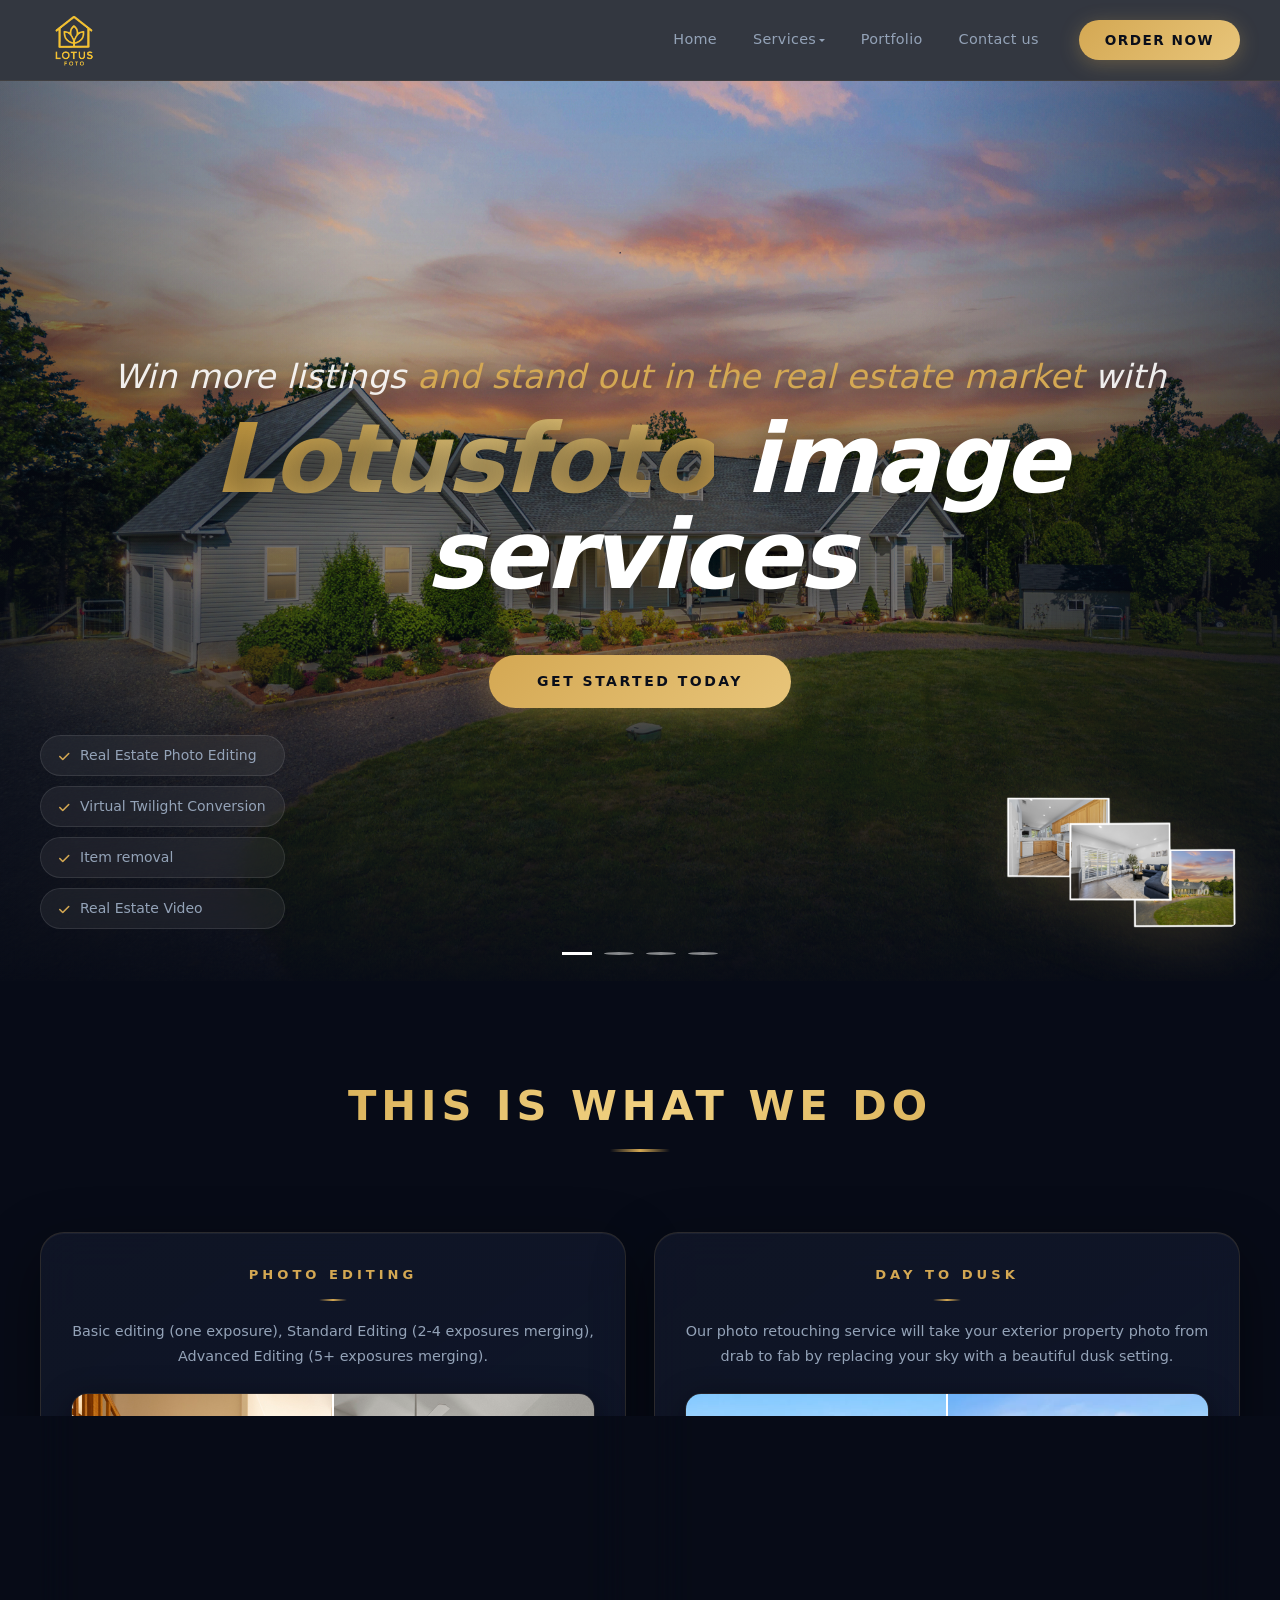
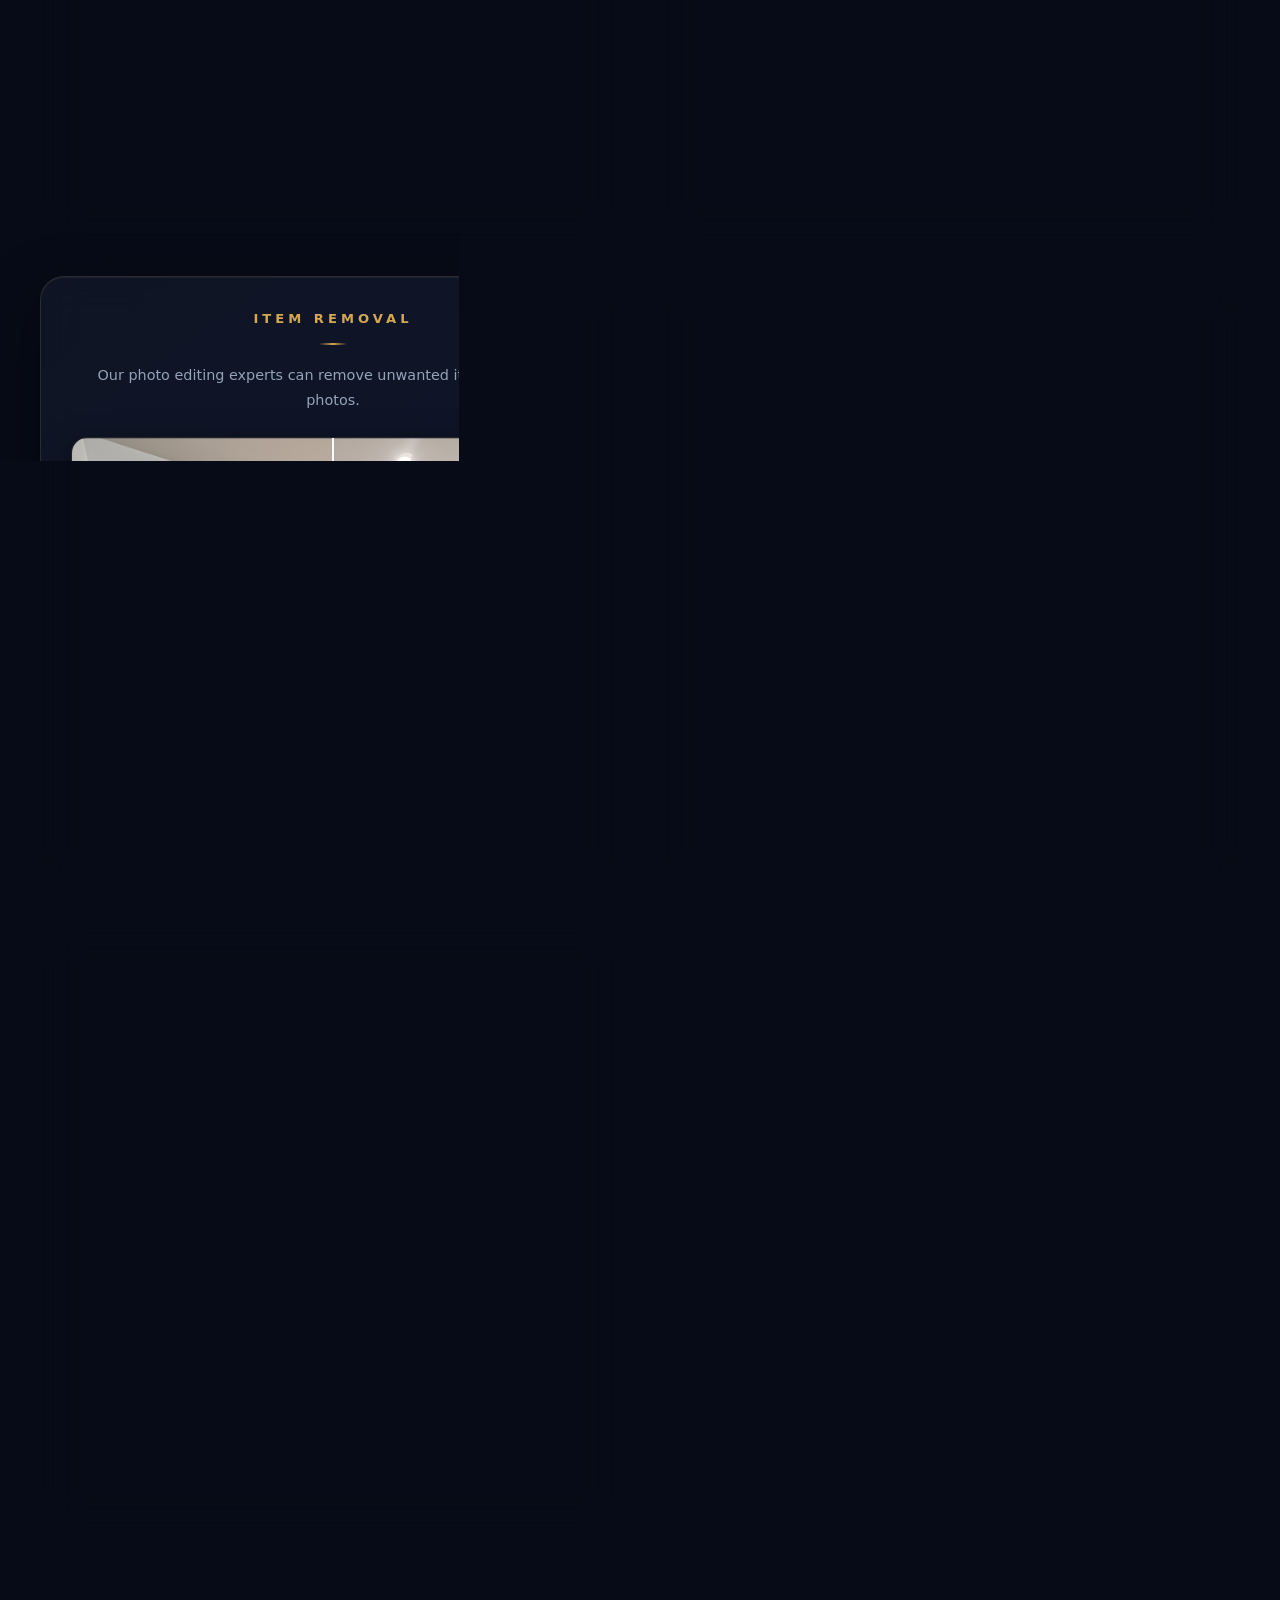
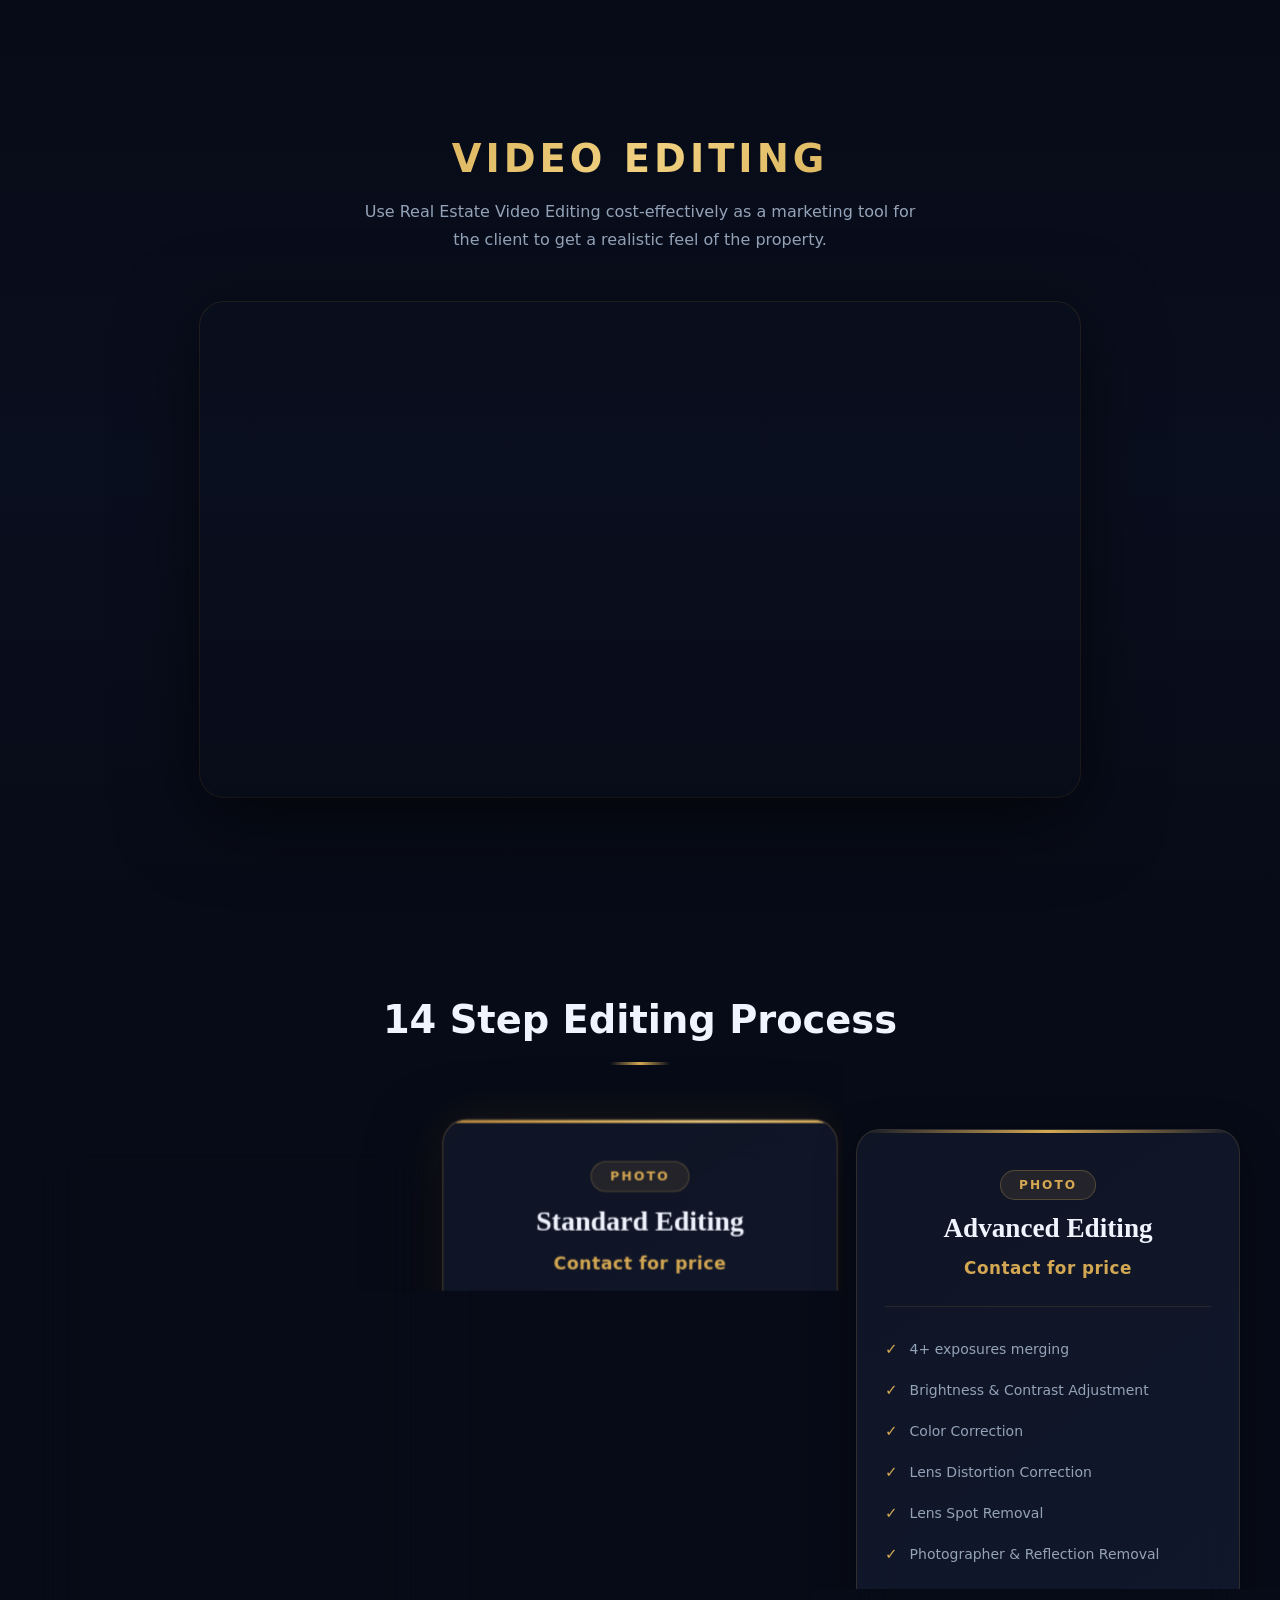
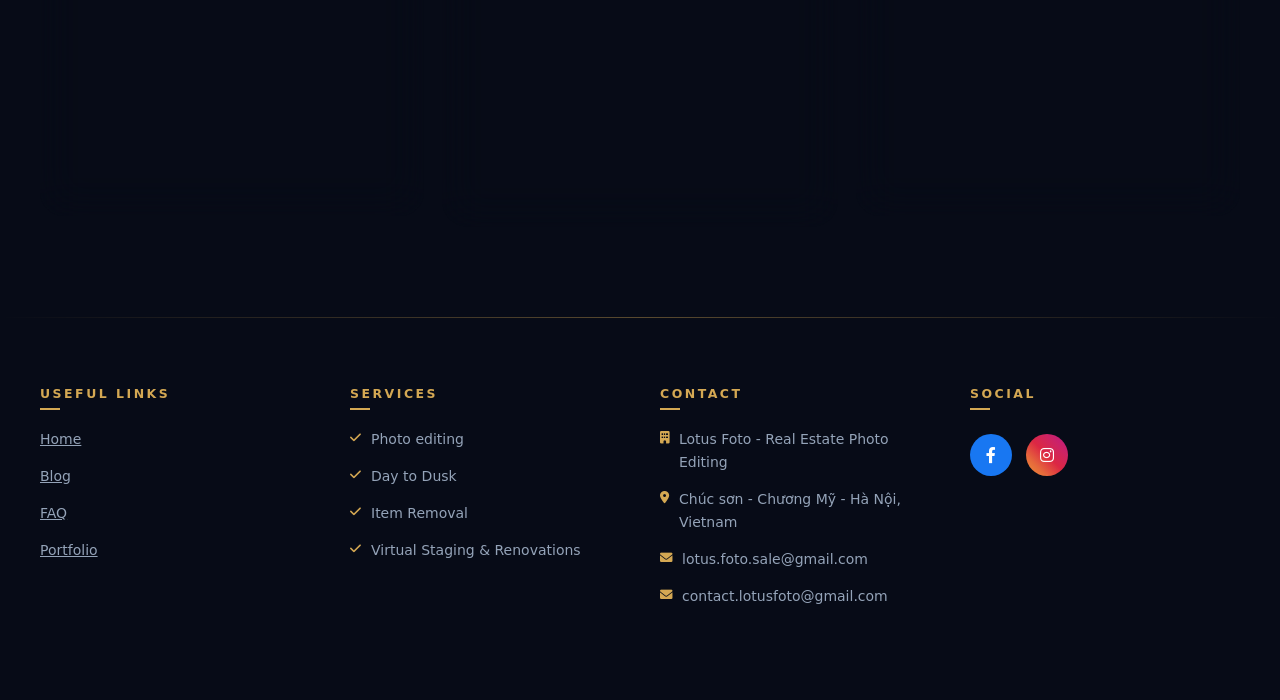
==== commit cac8b806: "update style" ====
--- a/index.html
+++ b/index.html
@@ -5,9 +5,11 @@
     <meta charset="UTF-8">
     <meta name="viewport" content="width=device-width, initial-scale=1.0, maximum-scale=5.0, user-scalable=yes">
     <title>Lotus Foto — Real Estate Photo Editing Services</title>
-    <meta name="description" content="Lotus Foto offers professional real estate photo editing: HDR blending, Day to Dusk, Item Removal, Virtual Staging and Virtual Renovation. 8+ years experience, 14-step process, 12–15 hour turnaround.">
+    <meta name="description"
+        content="Lotus Foto offers professional real estate photo editing: HDR blending, Day to Dusk, Item Removal, Virtual Staging and Virtual Renovation. 8+ years experience, 14-step process, 12–15 hour turnaround.">
     <meta property="og:title" content="Lotus Foto — Real Estate Photo Editing Services">
-    <meta property="og:description" content="Professional real estate photo editing: HDR blending, Day to Dusk, Virtual Staging & more. Fast turnaround, consistent quality.">
+    <meta property="og:description"
+        content="Professional real estate photo editing: HDR blending, Day to Dusk, Virtual Staging & more. Fast turnaround, consistent quality.">
     <meta property="og:image" content="images/services/banner2.jpg">
     <meta property="og:type" content="website">
     <meta name="twitter:card" content="summary_large_image">
@@ -149,7 +151,7 @@
         <!-- Services Section -->
         <section id="what-we-do" class="services-section">
             <div class="services-container">
-                <h2 class="services-title" style="color: var(--gold-primary) !important;">THIS IS WHAT WE DO</h2>
+                <h2 class="services-title">THIS IS WHAT WE DO</h2>
 
                 <div class="services-grid">
                     <!-- Photo Editing Service -->
--- a/css/styles.css
+++ b/css/styles.css
@@ -1,244 +1,239 @@
-.page-hidden {
-  display: none;
-}
-.site-page,
-.site-home {
-  contain: content;
-}
+/* ═══════════════════════════════════════════════════════
+   LOTUS FOTO — Design System v3.0 "Luxury Dark"
+   ═══════════════════════════════════════════════════════ */
+
+/* PAGE SWITCH */
+.page-hidden { display: none; }
+.site-page, .site-home { contain: content; width: 100%; }
+
+/* ──────────────────────────────────────────────────────
+   DESIGN TOKENS
+────────────────────────────────────────────────────── */
 :root {
-  --bg-primary: #0b0f1a;
-  --bg-card: #141b2d;
-  --bg-card-hover: #1a2340;
+  /* Backgrounds */
+  --bg-primary:    #070b17;
+  --bg-secondary:  #0d1220;
+  --bg-card:       rgba(17, 23, 40, 0.78);
+  --bg-card-solid: #111728;
+  --bg-card-hover: rgba(22, 30, 55, 0.88);
+
+  /* Gold */
+  --gold-primary: #d4a853;
+  --gold-hover:   #e8c57a;
+  --gold-dark:    #b8883e;
+  --gold-glow:    rgba(212, 168, 83, 0.25);
+
+  /* Text */
+  --text-primary:   #f0f4ff;
+  --text-secondary: #94a3b8;
+  --text-muted:     #64748b;
+
+  /* Borders */
   --border-color: #1e293b;
-  --gold-primary: #d4a853;
-  --gold-hover: #e8c57a;
-  --gold-glow: rgba(212, 168, 83, 0.3);
-  --text-primary: #ffffff;
-  --text-secondary: #94a3b8;
-  --text-muted: #64748b;
-}
-
-/* Reset and Base Styles */
-* {
-  margin: 0;
-  padding: 0;
-  box-sizing: border-box;
+  --border-gold:  rgba(212, 168, 83, 0.18);
+
+  /* Shadows */
+  --shadow-sm:   0 4px 16px rgba(0, 0, 0, 0.28);
+  --shadow-md:   0 12px 40px rgba(0, 0, 0, 0.42);
+  --shadow-lg:   0 24px 80px rgba(0, 0, 0, 0.56);
+  --shadow-gold: 0 0 44px rgba(212, 168, 83, 0.12);
+
+  /* Layout */
+  --container: 1440px;
+
+  /* Radii */
+  --r-sm:   10px;
+  --r-md:   16px;
+  --r-lg:   24px;
+  --r-pill: 50px;
+
+  /* Easing */
+  --ease:       cubic-bezier(0.4, 0, 0.2, 1);
+  --transition: all 0.3s var(--ease);
+}
+
+/* ──────────────────────────────────────────────────────
+   RESET & BASE
+────────────────────────────────────────────────────── */
+*, *::before, *::after { margin: 0; padding: 0; box-sizing: border-box; }
+
+html {
+  scroll-behavior: smooth;
+  -webkit-text-size-adjust: 100%;
 }
 
 body {
-  font-family: "Arial", sans-serif;
+  font-family: 'Segoe UI', system-ui, -apple-system, Arial, sans-serif;
   background-color: var(--bg-primary);
   color: var(--text-primary);
-  margin: 0;
-  padding: 0;
-}
-
-/* Header Styles */
+  line-height: 1.7;
+  -webkit-font-smoothing: antialiased;
+  -moz-osx-font-smoothing: grayscale;
+}
+
+a    { color: inherit; text-decoration: none; }
+img  { display: block; max-width: 100%; }
+button { font-family: inherit; cursor: pointer; }
+ul { list-style: none; }
+
+/* ──────────────────────────────────────────────────────
+   ANIMATIONS
+────────────────────────────────────────────────────── */
+@keyframes fadeInUp {
+  from { opacity: 0; transform: translateY(24px); }
+  to   { opacity: 1; transform: translateY(0); }
+}
+
+@keyframes bannerSlideIn {
+  from { opacity: 0; transform: scale(1.04); }
+  to   { opacity: 1; transform: scale(1); }
+}
+
+@keyframes peShimmer {
+  0%   { background-position: 100% 0; }
+  100% { background-position: 0 0; }
+}
+
+@keyframes loading {
+  0%   { background-position: 200% 0; }
+  100% { background-position: -200% 0; }
+}
+
+/* ═══════════════════════════════════════════════════════
+   HEADER
+   ═══════════════════════════════════════════════════════ */
 .header {
-  background: linear-gradient(
-    135deg,
-    var(--bg-primary) 0%,
-    #1a2340 50%,
-    var(--bg-primary) 100%
-  );
-  background-size: 200% 200%;
-  padding: 12px 0;
   position: sticky;
   top: 0;
   z-index: 1000;
-  box-shadow: 0 2px 10px rgba(0, 0, 0, 0.1);
-  transition: all 0.4s cubic-bezier(0.4, 0, 0.2, 1);
-  min-height: 94px; /* Fixed height to prevent jumping */
-  animation: headerGradient 8s ease-in-out infinite;
-}
-
-@keyframes headerGradient {
-  0%,
-  100% {
-    background-position: 0% 50%;
-  }
-  50% {
-    background-position: 100% 50%;
-  }
-}
-
-/* Header when scrolled */
+  background: rgba(7, 11, 23, 0.82);
+  backdrop-filter: blur(24px);
+  -webkit-backdrop-filter: blur(24px);
+  border-bottom: 1px solid rgba(212, 168, 83, 0.08);
+  transition: border-color 0.3s ease, background 0.3s ease, box-shadow 0.3s ease;
+}
+
 .header.header-scrolled {
-  background: linear-gradient(
-    135deg,
-    rgba(11, 15, 26, 0.96) 0%,
-    rgba(20, 27, 45, 0.96) 50%,
-    rgba(11, 15, 26, 0.96) 100%
-  );
-  backdrop-filter: blur(15px);
-  box-shadow: 0 8px 32px rgba(0, 0, 0, 0.2);
-  padding: 12px 0; /* Keep same padding to prevent jumping */
-  transform: translateY(-2px);
-  animation: none; /* Stop gradient animation when scrolled */
-}
-
-.header.header-scrolled .logo-image {
-  height: 85px; /* Keep same height to prevent jumping */
+  background: rgba(7, 11, 23, 0.97);
+  border-bottom-color: rgba(212, 168, 83, 0.16);
+  box-shadow: 0 4px 32px rgba(0, 0, 0, 0.45);
 }
 
 .header-container {
-  max-width: 1440px;
+  max-width: var(--container);
   margin: 0 auto;
-  padding: 0 20px;
+  padding: 0 40px;
   display: flex;
   align-items: center;
   justify-content: space-between;
-}
-
-/* Logo Section */
-.logo-section {
+  height: 80px;
+}
+
+/* Logo */
+.logo-section { display: flex; align-items: center; }
+.logo-image {
+  height: 68px;
+  width: auto;
+  max-width: 280px;
+  object-fit: contain;
+  filter: brightness(1.1);
+  transition: opacity 0.2s ease;
+}
+.logo-image:hover { opacity: 0.85; }
+
+/* Right section */
+.header-right-section {
   display: flex;
   align-items: center;
-}
-
-.logo-image {
-  height: 85px;
-  width: auto;
-  max-width: 320px;
-  object-fit: contain;
-  transition: transform 0.3s ease;
-  background: transparent;
-  filter: brightness(1.2) contrast(1.1);
-}
-
-.logo-image:hover {
-  transform: scale(1.05);
-}
-
-/* Right Section Container */
-.header-right-section {
+  gap: 24px;
+}
+
+/* ── Navigation ── */
+.navigation { display: flex; align-items: center; }
+
+.nav-menu {
   display: flex;
   align-items: center;
-  gap: 20px;
-}
-
-/* Navigation Menu */
-.navigation {
-  display: flex;
-  align-items: center; /* vertically center menu with button */
-}
-
-.nav-menu {
-  display: flex;
-  align-items: center;
-  list-style: none;
-  gap: 30px;
-}
-
-.nav-menu li {
-  flex: 0 0 auto;
-  text-align: left;
-}
-
-.nav-menu li a {
+  gap: 4px;
+  padding: 0;
+  margin: 0;
+}
+
+.nav-menu > li > a,
+.nav-menu > li > .dropdown-toggle {
+  display: block;
+  padding: 8px 16px;
+  font-size: 0.9rem;
+  font-weight: 500;
   color: var(--text-secondary);
+  letter-spacing: 0.3px;
+  border-radius: 8px;
+  transition: color 0.25s, background 0.25s;
+  white-space: nowrap;
+  cursor: pointer;
   text-decoration: none;
-  font-size: 16px;
-  font-weight: 500;
-  padding: 12px 15px 10px; /* nudge text down to align with button */
-  border-radius: 5px;
-  transition: all 0.4s cubic-bezier(0.4, 0, 0.2, 1);
-  display: inline-block;
-  line-height: 1.2;
-  white-space: nowrap;
-  position: relative;
-  overflow: hidden;
-  transform: translateY(0);
-}
-
-.nav-menu li a::before {
-  content: "";
-  position: absolute;
-  top: 0;
-  left: -100%;
-  width: 100%;
-  height: 100%;
-  background: linear-gradient(
-    90deg,
-    transparent,
-    rgba(255, 255, 255, 0.2),
-    transparent
-  );
-  transition: left 0.6s ease;
-}
-
-.nav-menu li a:hover::before {
-  left: 100%;
-}
-
-.nav-menu li a:hover {
-  background: linear-gradient(
-    135deg,
-    rgba(212, 168, 83, 0.12),
-    rgba(212, 168, 83, 0.22)
-  );
-  color: var(--gold-primary);
-  transform: translateY(-2px);
-  box-shadow: 0 4px 12px var(--gold-glow);
-}
-
-.nav-menu li a.nav-active {
-  color: var(--gold-primary);
-  background: rgba(212, 168, 83, 0.1);
-}
-
-/* ═══════════════════════════════════
-   DROPDOWN — dark navy + gold theme
-   ═══════════════════════════════════ */
-.dropdown {
-  position: relative;
-}
-
-/* Chevron: override Bootstrap's default ::after with FA icon */
+}
+.nav-menu > li > a:hover,
+.nav-menu > li > .dropdown-toggle:hover,
+.nav-menu > li > a.nav-active {
+  color: var(--gold-primary);
+  background: rgba(212, 168, 83, 0.08);
+}
+
+/* ── Dropdown ── */
+.dropdown { position: relative; }
+
 .dropdown-toggle::after {
   content: "\f107";
   font-family: "Font Awesome 6 Free";
   font-weight: 900;
-  margin-left: 7px;
-  font-size: 0.72em;
+  margin-left: 6px;
+  font-size: 0.7em;
   display: inline-block;
   vertical-align: middle;
-  border: none; /* kill Bootstrap's border-based arrow */
-  transition: transform 0.3s ease;
-}
-
-/* Rotate chevron when open */
+  border: none;
+  transition: transform 0.25s ease;
+}
 .dropdown.show > .dropdown-toggle::after,
 .dropdown:hover > .dropdown-toggle::after {
   transform: rotate(180deg);
 }
-
-/* Dropdown panel */
+.dropdown.show > .dropdown-toggle,
+.dropdown:hover > .dropdown-toggle {
+  color: var(--gold-primary);
+}
+
 .dropdown-menu {
   position: absolute;
-  top: calc(100% + 4px);
+  top: calc(100% + 8px);
   left: 0;
-  min-width: 220px;
-  padding: 6px 0;
-  background: linear-gradient(160deg, #131a2e 0%, #1a2340 100%);
-  border: 1px solid rgba(212, 168, 83, 0.28);
+  min-width: 210px;
+  padding: 8px 0;
+  background: rgba(10, 14, 28, 0.97);
+  backdrop-filter: blur(24px);
+  -webkit-backdrop-filter: blur(24px);
+  border: 1px solid rgba(212, 168, 83, 0.2);
   border-top: 2px solid var(--gold-primary);
-  border-radius: 0 12px 12px 12px;
-  box-shadow:
-    0 20px 45px rgba(0, 0, 0, 0.5),
-    0 0 30px rgba(212, 168, 83, 0.07);
+  border-radius: 0 var(--r-md) var(--r-md) var(--r-md);
+  box-shadow: 0 20px 50px rgba(0, 0, 0, 0.55), 0 0 30px rgba(212, 168, 83, 0.06);
   opacity: 0;
   visibility: hidden;
-  transform: translateY(8px);
+  transform: translateY(-6px);
   transition: opacity 0.22s ease, transform 0.22s ease, visibility 0.22s;
   z-index: 1010;
   pointer-events: none;
 }
-
-/* Open on hover — desktop only */
+.dropdown-menu.show {
+  opacity: 1 !important;
+  visibility: visible !important;
+  transform: translateY(0) !important;
+  pointer-events: auto;
+  display: block !important;
+}
+
 @media (hover: hover) and (pointer: fine) {
   .dropdown:hover > .dropdown-menu {
-    display: block !important;
+    display: block !important; /* Bootstrap loads after styles.css — need !important to override its display:none */
     opacity: 1;
     visibility: visible;
     transform: translateY(0);
@@ -246,227 +241,151 @@
   }
 }
 
-/* Open via Bootstrap .show (click / keyboard) */
-.dropdown-menu.show {
-  display: block !important;
-  opacity: 1 !important;
-  visibility: visible !important;
-  transform: translateY(0) !important;
-  pointer-events: auto;
-}
-
-/* Items */
 .nav-menu .dropdown-menu .dropdown-item {
   display: flex;
   align-items: center;
-  padding: 10px 18px 10px 14px;
+  padding: 10px 20px 10px 16px;
+  font-size: 0.875rem;
+  font-weight: 500;
   color: var(--text-secondary);
-  font-size: 14px;
-  font-weight: 500;
   text-decoration: none;
   white-space: nowrap;
   border-left: 3px solid transparent;
   background: transparent;
-  transition: background 0.18s ease, color 0.18s ease,
-              border-color 0.18s ease, padding-left 0.18s ease;
-}
-
-/* Subtle divider between items */
+  transition: background 0.18s, color 0.18s, border-color 0.18s, padding-left 0.18s;
+}
 .nav-menu .dropdown-menu li + li > .dropdown-item {
-  border-top: 1px solid rgba(255, 255, 255, 0.045);
-}
-
+  border-top: 1px solid rgba(255, 255, 255, 0.04);
+}
 .nav-menu .dropdown-menu .dropdown-item:hover,
 .nav-menu .dropdown-menu .dropdown-item:focus {
-  background: rgba(212, 168, 83, 0.1);
+  background: rgba(212, 168, 83, 0.08);
   color: var(--gold-primary);
   border-left-color: var(--gold-primary);
-  padding-left: 20px;
-}
-
-/* Services toggle link colour */
-.dropdown .dropdown-toggle {
-  cursor: pointer;
-  color: var(--text-secondary);
-  text-decoration: none;
-}
-
-.dropdown.show > .dropdown-toggle,
-.dropdown:hover > .dropdown-toggle {
-  color: var(--gold-primary);
-}
-
-/* Header Right Section */
-.header-right {
-  display: flex;
+  padding-left: 22px;
+}
+
+.nav-active { color: var(--gold-primary) !important; }
+
+/* ── Buy Now Button ── */
+.buy-now-btn {
+  display: inline-flex;
   align-items: center;
-  gap: 20px;
-}
-
-/* Buy Now Button */
-.buy-now-btn {
-  background: linear-gradient(
-    135deg,
-    var(--gold-primary) 0%,
-    var(--gold-hover) 100%
-  );
-  color: var(--bg-primary);
-  border: 2px solid transparent;
-  padding: 12px 24px; /* match nav item height for straight alignment */
-  border-radius: 30px;
-  font-size: 16px;
-  font-weight: bold;
-  cursor: pointer;
-  transition: all 0.4s cubic-bezier(0.4, 0, 0.2, 1);
+  gap: 8px;
+  padding: 10px 26px;
+  background: linear-gradient(135deg, var(--gold-primary), var(--gold-hover));
+  color: #0a0e1a !important;
+  font-size: 0.85rem;
+  font-weight: 700;
+  letter-spacing: 1.5px;
+  text-transform: uppercase;
+  border-radius: var(--r-pill);
+  position: relative;
+  overflow: hidden;
+  box-shadow: 0 4px 20px rgba(212, 168, 83, 0.3);
+  transition: transform 0.3s ease, box-shadow 0.3s ease;
   white-space: nowrap;
-  line-height: 1.2;
-  vertical-align: middle;
-  text-decoration: none; /* ensure no underline when used as <a> */
-  display: inline-block;
-  position: relative;
-  overflow: hidden;
-  box-shadow: 0 4px 15px var(--gold-glow);
-}
-
+  text-decoration: none !important;
+}
 .buy-now-btn::before {
-  content: "";
-  position: absolute;
-  top: 0;
-  left: -100%;
-  width: 100%;
-  height: 100%;
-  background: linear-gradient(
-    90deg,
-    transparent,
-    rgba(255, 255, 255, 0.4),
-    transparent
-  );
-  transition: left 0.6s ease;
-}
-
-.buy-now-btn:hover::before {
-  left: 100%;
-}
-
+  content: '';
+  position: absolute;
+  top: 0; left: -100%;
+  width: 100%; height: 100%;
+  background: linear-gradient(90deg, transparent, rgba(255, 255, 255, 0.3), transparent);
+  transition: left 0.5s ease;
+}
+.buy-now-btn:hover::before { left: 100%; }
 .buy-now-btn:hover {
-  background: linear-gradient(
-    135deg,
-    var(--gold-hover) 0%,
-    var(--gold-primary) 100%
-  );
-  color: var(--bg-primary);
-  transform: translateY(-3px) scale(1.05);
-  box-shadow: 0 8px 25px rgba(212, 168, 83, 0.5);
+  transform: translateY(-2px);
+  box-shadow: 0 10px 32px rgba(212, 168, 83, 0.5);
+  color: #0a0e1a !important;
+}
+
+/* ── Mobile Menu Toggle ── */
+.mobile-menu-toggle {
+  display: none;
+  background: transparent;
+  border: 1px solid rgba(212, 168, 83, 0.28);
+  color: var(--gold-primary);
+  width: 40px; height: 40px;
+  border-radius: 8px;
+  align-items: center;
+  justify-content: center;
+  font-size: 1.1rem;
+  transition: var(--transition);
+  -webkit-tap-highlight-color: transparent;
+  touch-action: manipulation;
+}
+.mobile-menu-toggle:hover,
+.mobile-menu-toggle.active {
+  background: rgba(212, 168, 83, 0.12);
   border-color: var(--gold-primary);
 }
 
-/* Order Form Modal Styles */
+/* ── Modal (order form legacy) ── */
 .modal {
   display: none;
   position: fixed;
   z-index: 2000;
-  left: 0;
-  top: 0;
-  width: 100%;
-  height: 100%;
-  background-color: rgba(0, 0, 0, 0.5);
-  backdrop-filter: blur(5px);
-}
-
+  inset: 0;
+  background: rgba(0, 0, 0, 0.65);
+  backdrop-filter: blur(6px);
+}
 .modal-content {
-  background-color: var(--bg-card);
+  background: var(--bg-card-solid);
   margin: 5% auto;
   padding: 0;
-  border-radius: 12px;
-  width: 90%;
-  max-width: 600px;
+  border-radius: var(--r-lg);
+  width: 90%; max-width: 600px;
   max-height: 90vh;
   overflow-y: auto;
-  box-shadow: 0 10px 30px rgba(0, 0, 0, 0.3);
-  animation: modalSlideIn 0.3s ease-out;
-}
-
-@keyframes modalSlideIn {
-  from {
-    opacity: 0;
-    transform: translateY(-50px);
-  }
-  to {
-    opacity: 1;
-    transform: translateY(0);
-  }
-}
-
+  box-shadow: var(--shadow-lg);
+  border: 1px solid var(--border-gold);
+}
 .modal-header {
-  background: var(--bg-card);
+  background: var(--bg-card-solid);
   color: var(--text-primary);
-  padding: 20px;
-  border-radius: 12px 12px 0 0;
+  padding: 22px 28px;
+  border-radius: var(--r-lg) var(--r-lg) 0 0;
   display: flex;
   justify-content: space-between;
   align-items: center;
-  border-bottom: 2px solid var(--border-color);
-}
-
-.modal-header h2 {
-  margin: 0;
-  font-size: 1.5rem;
-  font-weight: 600;
-}
-
-.close {
-  color: var(--text-primary);
-  font-size: 28px;
-  font-weight: bold;
-  cursor: pointer;
-  transition: color 0.3s ease;
-}
-
-.close:hover {
-  color: var(--gold-primary);
-}
-
-.order-form {
-  padding: 30px;
-}
-
-.form-group {
-  margin-bottom: 20px;
-}
-
+  border-bottom: 1px solid var(--border-color);
+}
+.modal-header h2 { margin: 0; font-size: 1.4rem; font-weight: 600; }
+.close { color: var(--text-secondary); font-size: 26px; cursor: pointer; transition: color 0.2s; }
+.close:hover { color: var(--gold-primary); }
+
+.order-form { padding: 28px; }
+.form-group { margin-bottom: 22px; }
 .form-group label {
   display: block;
   margin-bottom: 8px;
-  font-weight: 500;
-  color: var(--text-primary);
-  font-size: 14px;
-}
-
+  font-weight: 600;
+  color: var(--gold-primary);
+  font-size: 0.875rem;
+  letter-spacing: 0.5px;
+}
 .form-group input,
 .form-group textarea {
   width: 100%;
-  padding: 12px;
+  padding: 14px 16px;
   border: 1px solid var(--border-color);
-  border-radius: 6px;
-  font-size: 14px;
-  background-color: var(--bg-card);
+  border-radius: var(--r-sm);
+  font-size: 15px;
+  background: rgba(17, 23, 40, 0.9);
   color: var(--text-primary);
-  transition:
-    border-color 0.3s ease,
-    box-shadow 0.3s ease;
-}
-
+  transition: border-color 0.25s, box-shadow 0.25s;
+}
 .form-group input:focus,
 .form-group textarea:focus {
   outline: none;
   border-color: var(--gold-primary);
-  box-shadow: 0 0 0 2px var(--gold-glow);
-}
-
+  box-shadow: 0 0 0 3px rgba(212, 168, 83, 0.15);
+}
 .form-group input::placeholder,
-.form-group textarea::placeholder {
-  color: var(--text-muted);
-}
+.form-group textarea::placeholder { color: var(--text-muted); }
 
 .checkbox-group {
   display: grid;
@@ -474,3048 +393,2051 @@
   gap: 10px;
   margin-top: 10px;
 }
-
 .checkbox-label {
   display: flex;
   align-items: center;
   cursor: pointer;
-  font-size: 14px;
-  color: var(--text-primary);
-}
-
-.checkbox-label input[type="checkbox"] {
-  width: auto;
-  margin-right: 8px;
-  cursor: pointer;
-}
-
-.checkbox-label span {
-  user-select: none;
-}
+  font-size: 0.875rem;
+  color: var(--text-secondary);
+}
+.checkbox-label input[type="checkbox"] { width: auto; margin-right: 10px; cursor: pointer; }
+.checkbox-label span { user-select: none; }
 
 .submit-btn {
   background: linear-gradient(135deg, var(--gold-primary), var(--gold-hover));
   color: var(--bg-primary);
-  border: 2px solid transparent;
-  padding: 15px 30px;
-  border-radius: 6px;
-  font-size: 16px;
+  border: none;
+  padding: 14px 32px;
+  border-radius: var(--r-sm);
+  font-size: 1rem;
+  font-weight: 700;
+  cursor: pointer;
+  width: 100%;
+  margin-top: 10px;
+  transition: transform 0.3s ease, box-shadow 0.3s ease;
+  box-shadow: 0 4px 18px var(--gold-glow);
+}
+.submit-btn:hover {
+  transform: translateY(-2px);
+  box-shadow: 0 8px 28px rgba(212, 168, 83, 0.5);
+}
+
+/* ═══════════════════════════════════════════════════════
+   PORTFOLIO SECTION
+   ═══════════════════════════════════════════════════════ */
+.portfolio-section {
+  background: var(--bg-primary);
+  padding: 90px 0;
+}
+.portfolio-container {
+  max-width: var(--container);
+  margin: 0 auto;
+  padding: 0 40px;
+}
+.portfolio-title {
+  text-align: center;
+  font-size: clamp(1.8rem, 4vw, 3rem);
+  font-weight: 700;
+  color: var(--text-primary);
+  margin-bottom: 14px;
+  font-family: Georgia, 'Times New Roman', serif;
+}
+.portfolio-subtitle {
+  text-align: center;
+  font-size: 1rem;
+  color: var(--text-secondary);
+  margin-bottom: 48px;
+  max-width: 560px;
+  margin-left: auto;
+  margin-right: auto;
+  line-height: 1.7;
+}
+.portfolio-filters {
+  display: flex;
+  justify-content: center;
+  gap: 12px;
+  margin-bottom: 48px;
+  flex-wrap: wrap;
+}
+.filter-btn {
+  background: transparent;
+  color: var(--text-secondary);
+  border: 1px solid var(--border-color);
+  padding: 10px 24px;
+  border-radius: var(--r-pill);
+  font-size: 0.875rem;
   font-weight: 600;
   cursor: pointer;
-  width: 100%;
-  transition: all 0.3s ease;
-  box-shadow: 0 4px 15px var(--gold-glow);
-}
-
-.submit-btn:hover {
-  background: linear-gradient(135deg, var(--gold-hover), var(--gold-primary));
-  color: var(--bg-primary);
-  transform: translateY(-2px);
-  box-shadow: 0 6px 25px rgba(212, 168, 83, 0.5);
-}
-
-.submit-btn:active {
-  transform: translateY(0);
-}
-
-/* Portfolio Section Styles */
-.portfolio-section {
-  background: var(--bg-primary);
-  padding: 80px 0;
-}
-
-.portfolio-container {
-  max-width: 1440px;
-  margin: 0 auto;
-  padding: 0 20px;
-}
-
-.portfolio-title {
-  text-align: center;
-  font-size: 3rem;
-  font-weight: 700;
-  color: var(--text-primary);
-  margin-bottom: 20px;
-  font-family: "Times New Roman", serif;
-}
-
-.portfolio-subtitle {
-  text-align: center;
-  font-size: 1.2rem;
-  color: var(--text-secondary);
-  margin-bottom: 50px;
-  max-width: 600px;
-  margin-left: auto;
-  margin-right: auto;
-}
-
-.portfolio-filters {
-  display: flex;
-  justify-content: center;
-  gap: 15px;
-  margin-bottom: 50px;
-  flex-wrap: wrap;
-}
-
-.filter-btn {
-  background: var(--bg-card);
-  color: var(--text-primary);
-  border: 2px solid var(--border-color);
-  padding: 12px 24px;
-  border-radius: 25px;
-  font-size: 14px;
-  font-weight: 600;
-  cursor: pointer;
-  transition: all 0.3s ease;
-}
-
+  transition: var(--transition);
+}
 .filter-btn:hover,
 .filter-btn.active {
   background: linear-gradient(135deg, var(--gold-primary), var(--gold-hover));
   color: var(--bg-primary);
-  border-color: var(--gold-primary);
+  border-color: transparent;
   transform: translateY(-2px);
-  box-shadow: 0 4px 15px var(--gold-glow);
-}
-
+  box-shadow: 0 4px 18px var(--gold-glow);
+}
 .portfolio-grid {
   display: grid;
   grid-template-columns: repeat(auto-fill, minmax(300px, 1fr));
   gap: 20px;
   margin-top: 40px;
-}
-
+  will-change: transform;
+  contain: layout style paint;
+}
 .portfolio-item {
   position: relative;
-  border-radius: 12px;
+  border-radius: var(--r-md);
   overflow: hidden;
-  box-shadow: 0 8px 25px rgba(0, 0, 0, 0.1);
-  transition:
-    transform 0.3s ease,
-    box-shadow 0.3s ease;
+  box-shadow: var(--shadow-sm);
+  transition: transform 0.3s var(--ease), box-shadow 0.3s var(--ease);
   cursor: pointer;
-}
-
-.portfolio-item:hover {
-  transform: translateY(-5px);
-  box-shadow: 0 15px 35px rgba(0, 0, 0, 0.2);
-}
-
+  contain: layout style paint;
+  will-change: transform;
+}
+.portfolio-item:hover { transform: translateY(-6px); box-shadow: var(--shadow-md); }
 .portfolio-item img {
   width: 100%;
   height: 250px;
   object-fit: cover;
-  transition: transform 0.3s ease;
-}
-
-.portfolio-item:hover img {
-  transform: scale(1.05);
-}
+  transition: transform 0.4s var(--ease);
+  background: linear-gradient(90deg, #111829 25%, #172035 50%, #111829 75%);
+  background-size: 200% 100%;
+  animation: loading 1.5s infinite;
+}
+.portfolio-item img:not(.lazy) { background: none; animation: none; }
+.portfolio-item img.lazy { opacity: 0; transition: opacity 0.3s ease; animation: loading 1.5s infinite; }
+.portfolio-item img.lazy.loaded { opacity: 1; animation: none; background: none; }
+.portfolio-item:hover img { transform: scale(1.06); }
 
 .portfolio-overlay {
   position: absolute;
-  top: 0;
-  left: 0;
-  right: 0;
-  bottom: 0;
-  background: linear-gradient(
-    135deg,
-    rgba(11, 15, 26, 0.85) 0%,
-    rgba(20, 27, 45, 0.75) 100%
-  );
+  inset: 0;
+  background: linear-gradient(135deg, rgba(7, 11, 23, 0.85), rgba(17, 23, 40, 0.75));
   display: flex;
   align-items: center;
   justify-content: center;
   opacity: 0;
   transition: opacity 0.3s ease;
 }
-
-.portfolio-item:hover .portfolio-overlay {
-  opacity: 1;
-}
-
-.portfolio-overlay i {
-  color: var(--gold-primary);
-  font-size: 2rem;
-}
+.portfolio-item:hover .portfolio-overlay { opacity: 1; }
+.portfolio-overlay i { color: var(--gold-primary); font-size: 2rem; }
 
 /* Portfolio Modal */
 .portfolio-modal {
   display: none;
   position: fixed;
   z-index: 3000;
-  left: 0;
-  top: 0;
-  width: 100%;
-  height: 100%;
-  background-color: rgba(0, 0, 0, 0.9);
-  backdrop-filter: blur(5px);
-}
-
+  inset: 0;
+  background: rgba(0, 0, 0, 0.92);
+  backdrop-filter: blur(6px);
+}
 .portfolio-modal-content {
   position: relative;
   margin: 2% auto;
-  width: 90%;
-  max-width: 1200px;
+  width: 90%; max-width: 1200px;
   max-height: 90vh;
 }
-
 .portfolio-modal img {
-  width: 100%;
-  height: auto;
+  width: 100%; height: auto;
   max-height: 80vh;
   object-fit: contain;
-  border-radius: 12px;
-}
-
+  border-radius: var(--r-md);
+}
 .portfolio-modal-close {
   position: absolute;
-  top: 20px;
-  right: 30px;
-  color: var(--text-primary);
-  font-size: 40px;
+  top: 16px; right: 24px;
+  color: var(--text-secondary);
+  font-size: 38px;
   font-weight: bold;
   cursor: pointer;
   z-index: 3001;
-  transition: color 0.3s ease;
-}
-
-.portfolio-modal-close:hover {
-  color: var(--gold-primary);
-}
-
-/* Responsive Portfolio */
+  transition: color 0.2s;
+}
+.portfolio-modal-close:hover { color: var(--gold-primary); }
+
+/* ═══════════════════════════════════════════════════════
+   BANNER — LUXURY DARK HERO
+   ═══════════════════════════════════════════════════════ */
+.banner {
+  position: relative;
+  height: 100vh;
+  overflow: hidden;
+}
+.banner-slide {
+  position: relative;
+  height: 100vh;
+  background-size: cover;
+  background-position: center;
+  background-repeat: no-repeat;
+  animation: bannerSlideIn 1.4s ease-out;
+}
+
+#bannerCarousel { height: 100vh; }
+.carousel-inner  { height: 100vh; }
+.carousel-item   { height: 100vh; }
+
+/* Indicators */
+.carousel-indicators { bottom: 28px; gap: 6px; z-index: 10; }
+.carousel-indicators button {
+  width: 8px; height: 8px;
+  border-radius: 50%;
+  background: rgba(255, 255, 255, 0.32);
+  border: none;
+  margin: 0 3px;
+  transition: all 0.3s ease;
+}
+.carousel-indicators .active {
+  background: var(--gold-primary);
+  width: 28px;
+  border-radius: 4px;
+}
+
+/* Arrows */
+.carousel-control-prev,
+.carousel-control-next {
+  width: 46px; height: 46px;
+  background: rgba(212, 168, 83, 0.1);
+  border: 1px solid rgba(212, 168, 83, 0.28);
+  backdrop-filter: blur(12px);
+  -webkit-backdrop-filter: blur(12px);
+  border-radius: 50%;
+  top: 50%;
+  transform: translateY(-50%);
+  z-index: 10;
+  transition: background 0.25s, border-color 0.25s;
+}
+.carousel-control-prev:hover,
+.carousel-control-next:hover {
+  background: rgba(212, 168, 83, 0.25);
+  border-color: rgba(212, 168, 83, 0.55);
+}
+.carousel-control-prev { left: 24px; }
+.carousel-control-next { right: 24px; }
+.carousel-control-prev-icon,
+.carousel-control-next-icon { width: 18px; height: 18px; }
+
+/* Layered overlay */
+.banner-overlay {
+  position: absolute;
+  inset: 0;
+  background:
+    linear-gradient(to top,
+      rgba(7, 11, 23, 0.97) 0%,
+      rgba(7, 11, 23, 0.60) 35%,
+      rgba(7, 11, 23, 0.25) 65%,
+      rgba(7, 11, 23, 0.08) 100%),
+    linear-gradient(to right,
+      rgba(7, 11, 23, 0.50) 0%,
+      transparent 28%,
+      transparent 72%,
+      rgba(7, 11, 23, 0.50) 100%);
+  z-index: 1;
+}
+
+/* Content */
+.banner-content {
+  position: absolute;
+  top: 0; left: 50%;
+  transform: translateX(-50%);
+  width: 100%;
+  max-width: var(--container);
+  height: 100%;
+  z-index: 2;
+  padding: 0 40px;
+  display: flex;
+  flex-direction: column;
+  justify-content: center;
+  align-items: center;
+}
+.banner-center {
+  display: flex;
+  flex-direction: column;
+  align-items: center;
+  text-align: center;
+}
+.banner-bottom {
+  position: absolute;
+  bottom: 52px;
+  left: 0; right: 0;
+  padding: 0 40px;
+  display: flex;
+  justify-content: space-between;
+  align-items: flex-end;
+  pointer-events: none;
+}
+.banner-bottom > * { pointer-events: auto; }
+
+.banner-text { color: var(--text-primary); }
+
+.banner-headline {
+  font-size: clamp(1.4rem, 2.6vw, 2.5rem);
+  font-weight: 300;
+  font-style: italic;
+  line-height: 1.4;
+  margin-bottom: 10px;
+  text-shadow: 0 2px 24px rgba(0, 0, 0, 0.8);
+  animation: fadeInUp 0.9s var(--ease) 0.2s both;
+  letter-spacing: 0.3px;
+}
+.banner-headline .text-cream  { color: rgba(255, 255, 255, 0.9); }
+.banner-headline .text-orange { color: var(--gold-primary); }
+
+.banner-company {
+  font-size: clamp(3rem, 7.5vw, 6.5rem);
+  font-weight: 800;
+  font-style: italic;
+  line-height: 1.0;
+  margin: 0;
+  text-shadow: 0 4px 40px rgba(0, 0, 0, 0.7);
+  animation: fadeInUp 0.9s var(--ease) 0.4s both;
+  letter-spacing: -2px;
+}
+.banner-company .text-orange {
+  background: linear-gradient(135deg, #c8993a, #f0d080, #d4a853);
+  -webkit-background-clip: text;
+  -webkit-text-fill-color: transparent;
+  background-clip: text;
+}
+.banner-company .text-white,
+.banner-company .text-cream {
+  color: #ffffff;
+  -webkit-text-fill-color: #ffffff;
+}
+
+.banner-cta {
+  margin: 52px 0 0;
+  animation: fadeInUp 0.9s var(--ease) 0.65s both;
+}
+
+/* ── CTA Button — global ── */
+.cta-button {
+  display: inline-flex;
+  align-items: center;
+  gap: 10px;
+  background: linear-gradient(135deg, var(--gold-primary), var(--gold-hover));
+  color: #0a0e1a;
+  border: none;
+  padding: 16px 48px;
+  border-radius: var(--r-pill);
+  font-size: 0.875rem;
+  font-weight: 700;
+  text-transform: uppercase;
+  letter-spacing: 2.5px;
+  cursor: pointer;
+  box-shadow: 0 8px 32px rgba(212, 168, 83, 0.35);
+  transition: transform 0.3s ease, box-shadow 0.3s ease;
+  position: relative;
+  overflow: hidden;
+  text-decoration: none;
+}
+.cta-button::before {
+  content: '';
+  position: absolute;
+  top: 0; left: -100%;
+  width: 100%; height: 100%;
+  background: linear-gradient(90deg, transparent, rgba(255, 255, 255, 0.28), transparent);
+  transition: left 0.55s ease;
+}
+.cta-button:hover::before { left: 100%; }
+.cta-button:hover {
+  transform: translateY(-3px);
+  box-shadow: 0 18px 50px rgba(212, 168, 83, 0.55);
+  color: #0a0e1a;
+}
+
+/* Service pills */
+.banner-services {
+  display: flex;
+  flex-direction: column;
+  gap: 10px;
+}
+.banner-services .service-item {
+  display: inline-flex;
+  align-items: center;
+  gap: 10px;
+  font-size: 0.875rem;
+  font-weight: 500;
+  color: rgba(255, 255, 255, 0.88);
+  background: rgba(255, 255, 255, 0.06);
+  backdrop-filter: blur(16px);
+  -webkit-backdrop-filter: blur(16px);
+  border: 1px solid rgba(255, 255, 255, 0.1);
+  padding: 8px 18px;
+  border-radius: var(--r-pill);
+  transition: background 0.25s, border-color 0.25s;
+}
+.banner-services .service-item:hover {
+  background: rgba(212, 168, 83, 0.12);
+  border-color: rgba(212, 168, 83, 0.32);
+}
+.banner-services .service-item i {
+  color: var(--gold-primary);
+  font-size: 0.75rem;
+}
+
+.banner-image { display: flex; align-items: flex-end; }
+.banner-img {
+  width: 240px;
+  height: auto;
+  object-fit: contain;
+  border-radius: var(--r-md);
+  filter: drop-shadow(0 8px 32px rgba(212, 168, 83, 0.2));
+  transition: filter 0.35s ease;
+}
+.banner-img:hover { filter: drop-shadow(0 14px 44px rgba(212, 168, 83, 0.4)); }
+
+/* ═══════════════════════════════════════════════════════
+   SERVICES SECTION
+   ═══════════════════════════════════════════════════════ */
+.services-section {
+  background: var(--bg-primary);
+  padding: 100px 0;
+}
+
+.services-container {
+  max-width: var(--container);
+  margin: 0 auto;
+  padding: 0 40px;
+}
+
+.services-title {
+  text-align: center;
+  font-size: clamp(1.5rem, 3.5vw, 2.6rem);
+  font-weight: 800;
+  text-transform: uppercase;
+  letter-spacing: 5px;
+  margin: 0 auto 80px;
+  background: linear-gradient(135deg, #c8993a, #f0d080, #c8993a);
+  -webkit-background-clip: text;
+  -webkit-text-fill-color: transparent;
+  background-clip: text;
+  position: relative;
+  display: block;
+  width: 100%;
+}
+.services-title::after {
+  content: '';
+  display: block;
+  width: 60px; height: 3px;
+  background: linear-gradient(90deg, transparent, var(--gold-primary), transparent);
+  margin: 18px auto 0;
+}
+
+/* 2-col grid */
+.services-grid {
+  display: grid;
+  grid-template-columns: repeat(2, 1fr);
+  gap: 28px;
+  align-items: stretch;
+}
+
+/* Glass service card */
+.service-card {
+  background: linear-gradient(145deg, rgba(17, 23, 40, 0.82), rgba(22, 30, 55, 0.62));
+  backdrop-filter: blur(20px);
+  -webkit-backdrop-filter: blur(20px);
+  border: 1px solid rgba(212, 168, 83, 0.14);
+  border-radius: var(--r-lg);
+  padding: 34px 30px;
+  box-shadow: 0 20px 60px rgba(0, 0, 0, 0.42), inset 0 1px 0 rgba(255, 255, 255, 0.05);
+  transition: transform 0.35s var(--ease), box-shadow 0.35s var(--ease), border-color 0.35s var(--ease);
+  display: flex;
+  flex-direction: column;
+  height: 100%;
+  position: relative;
+  overflow: hidden;
+}
+.service-card::before {
+  content: '';
+  position: absolute;
+  top: 0; left: 0; right: 0;
+  height: 2px;
+  background: linear-gradient(90deg, transparent, rgba(212, 168, 83, 0.6), transparent);
+  opacity: 0;
+  transition: opacity 0.35s ease;
+}
+.service-card:hover {
+  transform: translateY(-10px);
+  border-color: rgba(212, 168, 83, 0.35);
+  box-shadow: 0 32px 80px rgba(0, 0, 0, 0.55), 0 0 50px rgba(212, 168, 83, 0.07), inset 0 1px 0 rgba(255, 255, 255, 0.08);
+}
+.service-card:hover::before { opacity: 1; }
+
+.service-card-title {
+  font-size: 0.82rem;
+  font-weight: 800;
+  color: var(--gold-primary);
+  text-align: center;
+  text-transform: uppercase;
+  letter-spacing: 4px;
+  margin-bottom: 0;
+  padding-bottom: 18px;
+  position: relative;
+}
+.service-card-title::after {
+  content: '';
+  position: absolute;
+  bottom: 0; left: 50%;
+  transform: translateX(-50%);
+  width: 28px; height: 2px;
+  background: linear-gradient(90deg, transparent, var(--gold-primary), transparent);
+  border-radius: 2px;
+}
+
+.service-description {
+  font-size: 0.9rem;
+  color: var(--text-secondary);
+  line-height: 1.75;
+  text-align: center;
+  margin: 18px 0 24px;
+}
+
+/* ═══════════════════════════════════════════════════════
+   BEFORE / AFTER SLIDER
+   ═══════════════════════════════════════════════════════ */
+.before-after-container {
+  position: relative;
+  width: 100%;
+  height: 420px;
+  border-radius: var(--r-md);
+  overflow: hidden;
+  box-shadow: 0 8px 32px rgba(0, 0, 0, 0.45);
+  border: 1px solid rgba(212, 168, 83, 0.1);
+  flex-grow: 1;
+  margin-top: auto;
+  line-height: 0;
+}
+.before-after-image {
+  position: relative;
+  width: 100%; height: 100%;
+  cursor: pointer;
+}
+
+/* Hover labels */
+.before-after-image::before,
+.before-after-image::after {
+  position: absolute;
+  top: 50%;
+  transform: translateY(-50%);
+  padding: 6px 14px;
+  border-radius: 6px;
+  background: rgba(0, 0, 0, 0.55);
+  backdrop-filter: blur(8px);
+  color: #fff;
+  font-size: 11px;
+  font-weight: 700;
+  letter-spacing: 1.5px;
+  text-transform: uppercase;
+  opacity: 0;
+  transition: opacity 0.2s ease;
+  pointer-events: none;
+  z-index: 4;
+}
+.before-after-image::before { content: "Before"; left: 14px; }
+.before-after-image::after  { content: "After";  right: 14px; }
+.before-after-image:hover::before,
+.before-after-image:hover::after { opacity: 1; }
+
+.before-image, .after-image {
+  position: absolute;
+  top: 0; left: 0;
+  width: 100%; height: 100%;
+  object-fit: cover;
+  object-position: center;
+  display: block;
+}
+.before-image { clip-path: polygon(0 0, 50% 0, 50% 100%, 0 100%); }
+.after-image  { clip-path: polygon(50% 0, 100% 0, 100% 100%, 50% 100%); }
+
+.slider-line {
+  position: absolute;
+  top: 0; left: 50%;
+  width: 2px; height: 100%;
+  background: #ffffff;
+  transform: translateX(-50%);
+  z-index: 2;
+}
+.slider-handle {
+  position: absolute;
+  top: 50%; left: 50%;
+  transform: translate(-50%, -50%);
+  width: 42px; height: 42px;
+  background: #ffffff;
+  border-radius: 50%;
+  display: flex;
+  align-items: center;
+  justify-content: center;
+  box-shadow: 0 4px 16px rgba(0, 0, 0, 0.4);
+  z-index: 3;
+  cursor: grab;
+}
+.slider-handle:active { cursor: grabbing; }
+.slider-arrow {
+  font-size: 18px;
+  font-weight: 700;
+  color: var(--gold-primary);
+  user-select: none;
+  line-height: 1;
+}
+.slider-arrow.left  { margin-right: 1px; }
+.slider-arrow.right { margin-left: 1px; }
+
+/* ═══════════════════════════════════════════════════════
+   PE (PHOTO EDITING) PAGE STYLES
+   ═══════════════════════════════════════════════════════ */
+.pe-container {
+  max-width: var(--container);
+  margin: 0 auto;
+  padding: 0 40px;
+}
+#photo-editing-page { background: var(--bg-primary); color: var(--text-primary); }
+#photo-editing-page * { color: inherit; }
+
+.pe-top-slider { background: var(--bg-primary); padding: 16px 0 0; }
+
+.pe-skeleton {
+  height: 260px;
+  border-radius: var(--r-sm);
+  background: linear-gradient(90deg, #111829 25%, #1a2235 37%, #111829 63%);
+  background-size: 400% 100%;
+  animation: peShimmer 1.4s infinite;
+  margin-bottom: 10px;
+}
+.is-hidden { display: none; }
+
+/* Multi-item slider */
+.pe-multi-slider { position: relative; display: flex; align-items: center; gap: 10px; }
+.pe-viewport { overflow: hidden; width: 100%; min-height: 260px; }
+.pe-track {
+  display: flex;
+  gap: 14px;
+  transition: transform 320ms ease;
+  will-change: transform;
+  transform: translate3d(0, 0, 0);
+}
+.pe-track img {
+  height: 260px;
+  width: calc((100% - 28px) / 3);
+  object-fit: cover;
+  border-radius: var(--r-sm);
+  flex: 0 0 auto;
+  border: 1px solid var(--border-gold);
+  transition: border-color 0.3s;
+}
+.pe-track img:hover { border-color: rgba(212, 168, 83, 0.4); }
+
+.pe-nav {
+  background: rgba(212, 168, 83, 0.1);
+  border: 1px solid rgba(212, 168, 83, 0.22);
+  width: 42px; height: 42px;
+  border-radius: var(--r-sm);
+  cursor: pointer;
+  display: flex;
+  align-items: center;
+  justify-content: center;
+  transition: background 0.25s;
+  flex-shrink: 0;
+}
+.pe-nav::before {
+  content: '';
+  width: 10px; height: 10px;
+  border-right: 2.5px solid rgba(255, 255, 255, 0.7);
+  border-bottom: 2.5px solid rgba(255, 255, 255, 0.7);
+  transform: rotate(-45deg);
+  display: block;
+}
+.pe-prev::before { transform: rotate(135deg); }
+.pe-next::before { transform: rotate(-45deg); }
+.pe-nav:hover { background: rgba(212, 168, 83, 0.2); }
+
+.pe-hero {
+  background: var(--bg-primary);
+  padding: 0 0 80px;
+}
+.pe-showcase {
+  background: linear-gradient(180deg, var(--bg-primary) 0%, #0a0f1f 50%, var(--bg-primary) 100%);
+  padding: 80px 0;
+}
+
+.pe-title {
+  font-size: clamp(1.8rem, 4vw, 3rem);
+  font-weight: 700;
+  text-align: center;
+  padding: 70px 0 24px;
+  color: var(--text-primary);
+  font-family: Georgia, 'Times New Roman', serif;
+  text-shadow: 0 2px 20px rgba(0, 0, 0, 0.4);
+}
+.pe-lead, .pe-text {
+  font-size: 1rem;
+  color: var(--text-secondary);
+  margin: 0 auto 16px;
+  max-width: 900px;
+  line-height: 1.8;
+}
+.pe-lead strong, .pe-text strong {
+  color: var(--text-primary);
+  font-weight: 600;
+}
+.pe-cta {
+  display: flex;
+  justify-content: center;
+  margin: 28px 0 0;
+}
+
+.pe-section-title {
+  font-size: 1.8rem;
+  text-align: center;
+  color: var(--gold-primary);
+  background: linear-gradient(145deg, rgba(17, 23, 40, 0.82), rgba(26, 35, 64, 0.72));
+  backdrop-filter: blur(12px);
+  -webkit-backdrop-filter: blur(12px);
+  padding: 18px 28px;
+  border-radius: var(--r-md);
+  margin: 24px 0 28px;
+  font-family: Georgia, 'Times New Roman', serif;
+  border: 1px solid rgba(212, 168, 83, 0.2);
+  box-shadow: var(--shadow-sm);
+}
+.pe-section-title.alt {
+  background: linear-gradient(135deg, rgba(212, 168, 83, 0.1), rgba(17, 23, 40, 0.92));
+  color: var(--text-primary);
+  border-color: rgba(212, 168, 83, 0.25);
+}
+
+.pe-card {
+  background: linear-gradient(145deg, rgba(17, 23, 40, 0.82), rgba(22, 30, 55, 0.62));
+  backdrop-filter: blur(16px);
+  -webkit-backdrop-filter: blur(16px);
+  border: 1px solid var(--border-gold);
+  border-radius: var(--r-md);
+  padding: 28px 32px;
+  box-shadow: var(--shadow-sm);
+}
+.pe-card ul { margin: 0; padding-left: 0; }
+.pe-card ul li {
+  color: var(--text-secondary);
+  line-height: 1.7;
+  margin-bottom: 10px;
+  padding-left: 22px;
+  position: relative;
+  list-style: none;
+}
+.pe-card ul li::before {
+  content: '—';
+  position: absolute;
+  left: 0;
+  color: var(--gold-primary);
+  font-weight: 700;
+}
+
+.pe-grid {
+  display: grid;
+  grid-template-columns: repeat(3, 1fr);
+  gap: 20px;
+  margin: 10px 0;
+}
+.pe-process { padding: 40px 0; }
+.pe-prices  { padding: 60px 0; }
+
+.showcase-label {
+  display: block;
+  background: linear-gradient(135deg, var(--gold-primary), var(--gold-hover));
+  color: var(--bg-primary);
+  padding: 7px 20px;
+  border-radius: var(--r-pill);
+  font-size: 0.78rem;
+  font-weight: 700;
+  text-align: center;
+  margin: 0 auto 12px;
+  width: fit-content;
+  text-transform: uppercase;
+  letter-spacing: 1px;
+}
+
+.pe-how {
+  padding: 50px 0 20px;
+  background: var(--bg-primary);
+}
+.pe-steps {
+  display: grid;
+  grid-template-columns: repeat(4, 1fr);
+  gap: 24px;
+  align-items: start;
+  text-align: center;
+}
+.pe-step-icon {
+  margin: 0 auto 14px;
+  display: flex;
+  align-items: center;
+  justify-content: center;
+  width: 140px; height: 140px;
+}
+.pe-step-img { max-width: 120px; max-height: 120px; object-fit: contain; display: block; }
+.pe-step-title { font-weight: 600; color: var(--text-primary); margin-bottom: 6px; }
+.pe-how-text  { color: var(--text-secondary); font-size: 0.9rem; line-height: 1.7; }
+
+/* Gallery */
+.pe-gallery { padding: 80px 0; background: var(--bg-primary); }
+.gallery-nav {
+  display: flex;
+  justify-content: center;
+  gap: 10px;
+  flex-wrap: wrap;
+  margin-bottom: 32px;
+}
+.gallery-filter {
+  background: transparent;
+  border: 1px solid var(--border-color);
+  color: var(--text-secondary);
+  padding: 10px 22px;
+  border-radius: var(--r-pill);
+  cursor: pointer;
+  font-weight: 500;
+  font-size: 0.9rem;
+  transition: var(--transition);
+}
+.gallery-filter:hover,
+.gallery-filter.active {
+  background: rgba(212, 168, 83, 0.1);
+  border-color: var(--gold-primary);
+  color: var(--gold-primary);
+}
+
+.gallery-main { margin-bottom: 24px; }
+.gallery-main-image {
+  position: relative;
+  max-width: 800px;
+  margin: 0 auto;
+  border-radius: var(--r-md);
+  overflow: hidden;
+  border: 1px solid var(--border-gold);
+  box-shadow: var(--shadow-md);
+}
+.gallery-main-image img {
+  width: 100%; height: 500px;
+  object-fit: cover;
+  display: block;
+}
+.gallery-nav-btn {
+  position: absolute;
+  top: 50%;
+  transform: translateY(-50%);
+  background: rgba(17, 23, 40, 0.92);
+  color: var(--text-primary);
+  border: none;
+  width: 46px; height: 46px;
+  border-radius: 50%;
+  font-size: 22px;
+  cursor: pointer;
+  transition: var(--transition);
+  display: flex;
+  align-items: center;
+  justify-content: center;
+}
+.gallery-nav-btn:hover {
+  background: rgba(212, 168, 83, 0.18);
+  color: var(--gold-primary);
+  transform: translateY(-50%) scale(1.1);
+}
+.prev-btn { left: 16px; }
+.next-btn { right: 16px; }
+
+.gallery-thumbnails { position: relative; max-width: 1000px; margin: 0 auto; }
+.thumbnails-container {
+  display: flex;
+  gap: 12px;
+  overflow-x: auto;
+  padding: 10px 0;
+  scrollbar-width: none;
+  -ms-overflow-style: none;
+}
+.thumbnails-container::-webkit-scrollbar { display: none; }
+.thumbnail {
+  flex: 0 0 110px; height: 74px;
+  object-fit: cover;
+  border-radius: 8px;
+  cursor: pointer;
+  transition: var(--transition);
+  border: 2px solid transparent;
+}
+.thumbnail:hover,
+.thumbnail.active {
+  border-color: var(--gold-primary);
+  transform: scale(1.05);
+}
+.thumbnails-nav-btn {
+  position: absolute;
+  right: -18px; top: 50%;
+  transform: translateY(-50%);
+  background: var(--bg-card-solid);
+  color: var(--text-primary);
+  border: none;
+  width: 36px; height: 36px;
+  border-radius: 50%;
+  font-size: 16px;
+  cursor: pointer;
+  transition: var(--transition);
+  display: flex;
+  align-items: center;
+  justify-content: center;
+}
+.thumbnails-nav-btn:hover {
+  background: rgba(212, 168, 83, 0.18);
+  color: var(--gold-primary);
+}
+
+/* ═══════════════════════════════════════════════════════
+   VIDEO SECTION
+   ═══════════════════════════════════════════════════════ */
+.video-section {
+  padding: 100px 0;
+  background: linear-gradient(180deg, var(--bg-primary) 0%, #0a0f1f 50%, var(--bg-primary) 100%);
+}
+.video-container {
+  max-width: 960px;
+  margin: 0 auto;
+  padding: 0 40px;
+  text-align: center;
+}
+.video-title {
+  font-size: clamp(1.5rem, 3.5vw, 2.4rem);
+  font-weight: 800;
+  text-transform: uppercase;
+  letter-spacing: 4px;
+  background: linear-gradient(135deg, #c8993a, #f0d080, #c8993a);
+  -webkit-background-clip: text;
+  -webkit-text-fill-color: transparent;
+  background-clip: text;
+  margin-bottom: 16px;
+}
+.video-description {
+  font-size: 1rem;
+  color: var(--text-secondary);
+  margin-bottom: 48px;
+  max-width: 560px;
+  margin-left: auto;
+  margin-right: auto;
+  line-height: 1.75;
+}
+.video-wrapper {
+  position: relative;
+  width: 100%;
+  padding-bottom: 56.25%;
+  border-radius: var(--r-lg);
+  overflow: hidden;
+  box-shadow: 0 20px 80px rgba(0, 0, 0, 0.6), 0 0 0 1px rgba(212, 168, 83, 0.14);
+}
+.video-wrapper iframe {
+  position: absolute;
+  top: 0; left: 0;
+  width: 100%; height: 100%;
+  border: none;
+}
+
+/* ═══════════════════════════════════════════════════════
+   PRICING SECTION
+   ═══════════════════════════════════════════════════════ */
+.pricing-section {
+  padding: 100px 0;
+  background: var(--bg-primary);
+}
+.pricing-container {
+  max-width: var(--container);
+  margin: 0 auto;
+  padding: 0 40px;
+}
+.pricing-title {
+  font-size: clamp(1.5rem, 3.5vw, 2.4rem);
+  font-weight: 800;
+  color: var(--text-primary);
+  text-align: center;
+  margin-bottom: 0;
+}
+.pricing-title::after {
+  content: '';
+  display: block;
+  width: 60px; height: 3px;
+  background: linear-gradient(90deg, transparent, var(--gold-primary), transparent);
+  margin: 18px auto 64px;
+}
+
+.pricing-grid {
+  display: grid;
+  grid-template-columns: repeat(3, 1fr);
+  gap: 24px;
+  align-items: start;
+}
+
+/* Glass pricing card */
+.pricing-card {
+  background: linear-gradient(145deg, rgba(17, 23, 40, 0.88), rgba(22, 30, 55, 0.68));
+  backdrop-filter: blur(20px);
+  -webkit-backdrop-filter: blur(20px);
+  border-radius: var(--r-lg);
+  padding: 40px 28px;
+  border: 1px solid rgba(212, 168, 83, 0.16);
+  box-shadow: var(--shadow-md);
+  position: relative;
+  overflow: hidden;
+  transition: transform 0.35s var(--ease), box-shadow 0.35s var(--ease), border-color 0.35s var(--ease);
+}
+.pricing-card::before {
+  content: '';
+  position: absolute;
+  top: 0; left: 0; right: 0;
+  height: 3px;
+  background: linear-gradient(90deg, transparent, var(--gold-primary), transparent);
+}
+.pricing-card:hover {
+  transform: translateY(-8px);
+  border-color: rgba(212, 168, 83, 0.32);
+  box-shadow: 0 32px 80px rgba(0, 0, 0, 0.5), var(--shadow-gold);
+}
+
+/* Featured card */
+.pricing-card.standard {
+  border-color: rgba(212, 168, 83, 0.3);
+  box-shadow: 0 24px 70px rgba(0, 0, 0, 0.5), 0 0 50px rgba(212, 168, 83, 0.1);
+  transform: scale(1.03);
+}
+.pricing-card.standard:hover { transform: scale(1.03) translateY(-8px); }
+.pricing-card.standard::before {
+  background: linear-gradient(90deg, var(--gold-dark), var(--gold-primary), var(--gold-hover), var(--gold-primary));
+}
+
+.pricing-header {
+  text-align: center;
+  margin-bottom: 28px;
+  padding-bottom: 24px;
+  border-bottom: 1px solid rgba(212, 168, 83, 0.12);
+  display: flex;
+  flex-direction: column;
+  align-items: center;
+  gap: 12px;
+}
+.pricing-thumbs {
+  display: flex;
+  gap: 10px;
+  margin-top: 8px;
+  justify-content: center;
+}
+.pricing-thumbs img {
+  width: 80px; height: 52px;
+  object-fit: cover;
+  border-radius: 6px;
+  border: 1px solid var(--border-gold);
+}
+
+.pricing-photo {
+  display: inline-block;
+  background: rgba(212, 168, 83, 0.1);
+  color: var(--gold-primary);
+  border: 1px solid rgba(212, 168, 83, 0.28);
+  padding: 5px 18px;
+  border-radius: var(--r-pill);
+  font-size: 0.76rem;
+  font-weight: 700;
+  letter-spacing: 2px;
+  text-transform: uppercase;
+}
+
+.pricing-name {
+  font-size: 1.7rem;
+  font-weight: 700;
+  color: var(--text-primary);
+  margin: 0;
+  font-family: Georgia, 'Times New Roman', serif;
+}
+
+.pricing-price {
+  font-size: 1.05rem;
+  color: var(--gold-primary);
+  font-weight: 600;
+  letter-spacing: 0.5px;
+}
+.pricing-note { color: var(--text-secondary); }
+
+.pricing-features {
+  display: flex;
+  flex-direction: column;
+  gap: 12px;
+}
+.feature-item {
+  display: flex;
+  align-items: flex-start;
+  gap: 12px;
+  padding: 3px 0;
+}
+.feature-item::before {
+  content: "✓";
+  color: var(--gold-primary);
+  font-size: 15px;
+  font-weight: 700;
+  line-height: 1.5;
+  flex-shrink: 0;
+}
+.checkmark { display: none; }
+.cross {
+  color: #ef4444;
+  font-size: 0.95rem;
+  font-weight: 700;
+  flex-shrink: 0;
+  line-height: 1.5;
+}
+.feature-item span:last-child {
+  color: var(--text-secondary);
+  font-size: 0.875rem;
+  line-height: 1.65;
+}
+.feature-item.excluded::before { display: none; }
+.feature-item.excluded span:last-child {
+  color: var(--text-muted);
+  text-decoration: line-through;
+}
+
+/* ═══════════════════════════════════════════════════════
+   FOOTER
+   ═══════════════════════════════════════════════════════ */
+.footer {
+  background: #070b17;
+  border-top: 1px solid transparent;
+  padding: 70px 0 40px;
+  position: relative;
+}
+.footer::before {
+  content: '';
+  position: absolute;
+  top: 0; left: 0; right: 0;
+  height: 1px;
+  background: linear-gradient(90deg, transparent, rgba(212, 168, 83, 0.4), transparent);
+}
+
+.footer-container {
+  max-width: var(--container);
+  margin: 0 auto;
+  padding: 0 40px;
+}
+.footer-content {
+  display: grid;
+  grid-template-columns: repeat(4, 1fr);
+  gap: 40px;
+  margin-bottom: 50px;
+  align-items: start;
+}
+.footer-column { color: var(--text-primary); }
+
+.footer-title {
+  font-size: 0.78rem;
+  font-weight: 700;
+  margin-bottom: 24px;
+  color: var(--gold-primary);
+  text-transform: uppercase;
+  letter-spacing: 2.5px;
+  position: relative;
+}
+.footer-title::after {
+  content: '';
+  position: absolute;
+  bottom: -8px; left: 0;
+  width: 20px; height: 2px;
+  background: var(--gold-primary);
+}
+
+.contact-info, .service-links, .footer-list {
+  display: flex;
+  flex-direction: column;
+  gap: 10px;
+}
+.footer-list { padding: 0; margin: 0; }
+.footer-list a {
+  color: var(--text-secondary);
+  font-size: 0.875rem;
+  transition: color 0.25s;
+}
+.footer-list a:hover { color: var(--gold-primary); }
+
+.footer-list li,
+.contact-item,
+.service-item {
+  display: flex;
+  align-items: flex-start;
+  gap: 10px;
+  font-size: 0.875rem;
+  line-height: 1.65;
+  color: var(--text-secondary);
+  padding: 2px 0;
+  transition: color 0.25s;
+}
+.footer-list.with-icons i { color: var(--gold-primary); font-size: 0.78rem; flex-shrink: 0; margin-top: 4px; }
+.footer-list.with-icons span { color: var(--text-secondary); }
+.footer-list li:hover,
+.contact-item:hover,
+.service-item:hover { color: var(--text-primary); }
+
+.contact-item i, .service-item i {
+  color: var(--gold-primary);
+  font-size: 0.78rem;
+  flex-shrink: 0;
+  margin-top: 4px;
+}
+.contact-item span, .service-item span { color: var(--text-secondary); }
+
+/* Social icons */
+.social-media-section { padding-top: 8px; margin-top: 8px; }
+.social-icons { display: flex; gap: 14px; }
+.social-icon {
+  width: 42px; height: 42px;
+  border-radius: 50%;
+  display: flex;
+  align-items: center;
+  justify-content: center;
+  text-decoration: none;
+  font-size: 16px;
+  position: relative;
+  overflow: hidden;
+  transition: transform 0.3s ease, box-shadow 0.3s ease;
+}
+.social-icon::before {
+  content: '';
+  position: absolute;
+  inset: 0;
+  background: rgba(255, 255, 255, 0.2);
+  opacity: 0;
+  transition: opacity 0.3s;
+}
+.social-icon:hover::before { opacity: 1; }
+.social-icon:hover { transform: translateY(-4px) scale(1.1); box-shadow: 0 8px 20px rgba(0, 0, 0, 0.4); }
+.social-icon.facebook  { background: #1877f2; color: #fff; }
+.social-icon.instagram { background: linear-gradient(45deg, #f09433, #e6683c, #dc2743, #cc2366, #bc1888); color: #fff; }
+.social-icon.whatsapp  { background: #25d366; color: #fff; }
+
+/* Newsletter */
+.newsletter { margin-top: 20px; }
+.newsletter-title { color: var(--text-primary); font-weight: 600; margin: 16px 0 10px; font-size: 0.875rem; }
+.newsletter-form { display: flex; flex-direction: column; gap: 10px; }
+.newsletter-form input {
+  background: rgba(255, 255, 255, 0.05);
+  border: 1px solid var(--border-color);
+  color: var(--text-primary);
+  padding: 10px 14px;
+  border-radius: 8px;
+  font-size: 0.875rem;
+}
+.newsletter-form input::placeholder { color: var(--text-muted); }
+.newsletter-submit {
+  background: linear-gradient(135deg, var(--gold-primary), var(--gold-hover));
+  color: var(--bg-primary);
+  border: none;
+  padding: 10px 18px;
+  border-radius: var(--r-pill);
+  font-weight: 700;
+  font-size: 0.875rem;
+  cursor: pointer;
+  width: fit-content;
+  box-shadow: 0 4px 16px var(--gold-glow);
+  transition: transform 0.25s, opacity 0.25s;
+}
+.newsletter-submit:hover { opacity: 0.9; transform: translateY(-1px); }
+
+/* ═══════════════════════════════════════════════════════
+   PAGINATION
+   ═══════════════════════════════════════════════════════ */
+.pagination-container {
+  display: flex;
+  justify-content: center;
+  align-items: center;
+  gap: 10px;
+  margin-top: 48px;
+  padding: 20px 0;
+  flex-wrap: wrap;
+}
+.pagination-btn {
+  background: var(--bg-card-solid);
+  border: 1px solid var(--border-color);
+  color: var(--text-secondary);
+  padding: 10px 16px;
+  border-radius: 8px;
+  cursor: pointer;
+  font-size: 0.875rem;
+  font-weight: 500;
+  transition: var(--transition);
+  display: flex;
+  align-items: center;
+  gap: 6px;
+  min-width: 44px;
+  justify-content: center;
+}
+.pagination-btn:hover:not(.disabled) {
+  background: rgba(212, 168, 83, 0.1);
+  border-color: var(--gold-primary);
+  color: var(--gold-primary);
+  transform: translateY(-2px);
+}
+.pagination-btn.active {
+  background: linear-gradient(135deg, var(--gold-primary), var(--gold-hover));
+  border-color: transparent;
+  color: var(--bg-primary);
+  font-weight: 700;
+}
+.pagination-btn.disabled { opacity: 0.35; cursor: not-allowed; }
+.pagination-btn.page-number { min-width: 40px; padding: 10px 12px; }
+.pagination-dots { color: var(--text-muted); font-weight: bold; padding: 10px 5px; display: flex; align-items: center; }
+.pagination-info {
+  background: var(--bg-card-solid);
+  border: 1px solid var(--border-color);
+  color: var(--text-muted);
+  padding: 10px 16px;
+  border-radius: 8px;
+  font-size: 0.8rem;
+  margin-left: 10px;
+  white-space: nowrap;
+}
+
+/* ═══════════════════════════════════════════════════════
+   RESPONSIVE BREAKPOINTS
+   ═══════════════════════════════════════════════════════ */
+
+/* ── Touch optimizations ── */
 @media (max-width: 768px) {
-  .portfolio-section {
-    padding: 60px 0;
+  * { -webkit-tap-highlight-color: transparent; }
+  input, textarea, [contenteditable] { -webkit-user-select: text; user-select: text; }
+  html { -webkit-overflow-scrolling: touch; scroll-behavior: smooth; }
+  input[type="text"],
+  input[type="email"],
+  input[type="tel"],
+  textarea { font-size: 16px; }
+  .filter-btn, .pagination-btn, .slider-handle, .cta-button, .buy-now-btn {
+    min-height: 44px;
+    touch-action: manipulation;
   }
-
-  .portfolio-container {
-    padding: 0 15px;
+}
+
+/* ── Header Responsive ── */
+@media (max-width: 1024px) {
+  .header-container { padding: 0 24px; }
+  .header-right-section { gap: 16px; }
+  .nav-menu { gap: 2px; }
+}
+
+@media (max-width: 768px) {
+  .header-container { height: 70px; }
+  .logo-image { height: 54px; }
+  .mobile-menu-toggle { display: flex; }
+
+  .navigation {
+    display: none;
+    position: absolute;
+    top: 100%; left: 0; right: 0;
+    background: rgba(7, 11, 23, 0.98);
+    backdrop-filter: blur(24px);
+    -webkit-backdrop-filter: blur(24px);
+    border-bottom: 1px solid rgba(212, 168, 83, 0.14);
+    padding: 16px 16px 20px;
+    z-index: 999;
+    flex-direction: column;
+    align-items: stretch;
+    box-shadow: 0 8px 32px rgba(0, 0, 0, 0.4);
   }
-
-  .portfolio-title {
-    font-size: 2rem;
-    margin-bottom: 15px;
-    line-height: 1.2;
-  }
-
-  .portfolio-subtitle {
-    font-size: 1rem;
-    margin-bottom: 30px;
-    padding: 0 10px;
-  }
-
-  .portfolio-grid {
-    grid-template-columns: repeat(auto-fill, minmax(280px, 1fr));
-    gap: 15px;
-    margin-top: 30px;
-  }
-
-  .portfolio-item img {
-    height: 200px;
-  }
-
-  .portfolio-filters {
-    gap: 8px;
-    margin-bottom: 30px;
-    flex-wrap: wrap;
-    justify-content: center;
-  }
-
-  .filter-btn {
-    padding: 10px 16px;
-    font-size: 13px;
-    border-radius: 20px;
-  }
-
-  /* Portfolio Modal for mobile */
-  .portfolio-modal-content {
-    margin: 5% auto;
-    width: 95%;
-    max-height: 85vh;
-  }
-
-  .portfolio-modal img {
-    max-height: 70vh;
-    border-radius: 8px;
-  }
-
-  .portfolio-modal-close {
-    top: 10px;
-    right: 15px;
-    font-size: 30px;
-  }
-
-  /* Pagination for mobile */
-  .pagination-container {
-    margin-top: 30px;
-    padding: 15px 10px;
-    gap: 8px;
-  }
-
-  .pagination-btn {
-    padding: 8px 12px;
-    font-size: 13px;
-    min-width: 36px;
-  }
-
-  .pagination-btn.page-number {
-    min-width: 32px;
-    padding: 8px 10px;
-  }
-
-  .pagination-info {
-    font-size: 12px;
-    padding: 8px 12px;
-    margin-left: 10px;
-  }
-}
-
-@media (max-width: 480px) {
-  .portfolio-section {
-    padding: 50px 0;
-  }
-
-  .portfolio-container {
-    padding: 0 10px;
-  }
-
-  .portfolio-title {
-    font-size: 1.7rem;
-    margin-bottom: 12px;
-  }
-
-  .portfolio-subtitle {
-    font-size: 0.95rem;
-    margin-bottom: 25px;
-  }
-
-  .portfolio-grid {
-    grid-template-columns: repeat(auto-fill, minmax(250px, 1fr));
-    gap: 12px;
-    margin-top: 25px;
-  }
-
-  .portfolio-item img {
-    height: 180px;
-  }
-
-  .portfolio-filters {
-    gap: 6px;
-    margin-bottom: 25px;
-  }
-
-  .filter-btn {
-    padding: 8px 14px;
-    font-size: 12px;
-    border-radius: 18px;
-  }
-
-  /* Portfolio Modal for small mobile */
-  .portfolio-modal-content {
-    margin: 10% auto;
-    width: 98%;
-    max-height: 80vh;
-  }
-
-  .portfolio-modal img {
-    max-height: 65vh;
-  }
-
-  .portfolio-modal-close {
-    top: 5px;
-    right: 10px;
-    font-size: 25px;
-  }
-
-  /* Pagination for small mobile */
-  .pagination-container {
-    gap: 5px;
-    justify-content: space-between;
-    margin-top: 25px;
-  }
-
-  .pagination-btn {
-    padding: 6px 8px;
-    font-size: 12px;
-    min-width: 30px;
-  }
-
-  .pagination-btn.page-number {
-    min-width: 28px;
-    padding: 6px 8px;
-  }
-
-  .pagination-info {
-    font-size: 11px;
-    padding: 6px 10px;
-    margin-left: 5px;
-    order: -1;
-    width: 100%;
-    text-align: center;
-    margin-bottom: 10px;
-  }
-}
-
-@media (max-width: 360px) {
-  .portfolio-title {
-    font-size: 1.5rem;
-  }
-
-  .portfolio-grid {
-    grid-template-columns: 1fr;
-    gap: 10px;
-  }
-
-  .portfolio-item img {
-    height: 160px;
-  }
-
-  .filter-btn {
-    padding: 7px 12px;
-    font-size: 11px;
-  }
-}
-
-/* Mobile Menu Toggle */
-.mobile-menu-toggle {
-  display: none;
-  background: none;
-  border: none;
-  color: var(--text-primary);
-  font-size: 24px;
-  cursor: pointer;
-  padding: 10px;
-  border-radius: 5px;
-  transition: all 0.3s ease;
-  -webkit-tap-highlight-color: transparent;
-  touch-action: manipulation;
-}
-
-.mobile-menu-toggle:hover {
-  background-color: rgba(212, 168, 83, 0.15);
-  color: var(--gold-primary);
-}
-
-.mobile-menu-toggle.active {
-  background-color: rgba(212, 168, 83, 0.2);
-  color: var(--gold-primary);
-}
-
-/* Responsive Design */
-@media (max-width: 768px) {
-  .header {
-    min-height: 80px;
-    padding: 8px 0;
-  }
-
-  .header-container {
-    flex-direction: row;
-    justify-content: space-between;
-    align-items: center;
-    padding: 0 15px;
-  }
-
-  .logo-section {
-    flex: 0 0 auto;
-  }
-
-  .logo-image {
-    height: 60px;
-    max-width: 200px;
-  }
-
-  .header-right-section {
-    flex-direction: row;
-    gap: 10px;
-    align-items: center;
-  }
-
-  .mobile-menu-toggle {
-    display: block;
-    order: 2;
-  }
-
-  .navigation {
-    position: absolute;
-    top: 100%;
-    left: 0;
-    right: 0;
-    background: linear-gradient(
-      135deg,
-      var(--bg-primary) 0%,
-      var(--bg-card) 50%,
-      var(--bg-primary) 100%
-    );
-    box-shadow: 0 4px 20px rgba(0, 0, 0, 0.2);
-    transform: translateY(-100%);
-    opacity: 0;
-    visibility: hidden;
-    transition: all 0.3s ease;
-    z-index: 999;
-    padding: 20px 15px;
-  }
-
   .navigation.active {
-    transform: translateY(0);
+    display: flex;
+    transform: none;
     opacity: 1;
     visibility: visible;
   }
 
   .nav-menu {
     flex-direction: column;
-    gap: 15px;
+    gap: 4px;
     align-items: stretch;
   }
-
-  .nav-menu li {
+  .nav-menu > li > a,
+  .nav-menu > li > .dropdown-toggle {
+    display: block;
+    padding: 12px 16px;
+    font-size: 0.95rem;
+    border-radius: 8px;
+    background: rgba(212, 168, 83, 0.06);
     text-align: center;
   }
-
-  .nav-menu li a {
-    display: block;
-    padding: 15px 20px;
-    font-size: 16px;
-    border-radius: 8px;
-    background: rgba(212, 168, 83, 0.1);
-    color: var(--text-secondary);
-    transition: all 0.3s ease;
-  }
-
-  .nav-menu li a:hover {
-    background: rgba(212, 168, 83, 0.2);
+  .nav-menu > li > a:hover,
+  .nav-menu > li > .dropdown-toggle:hover {
+    background: rgba(212, 168, 83, 0.14);
     color: var(--gold-primary);
     transform: none;
   }
 
-  /* Mobile dropdown — hidden by default, shown when Bootstrap adds .show */
+  /* Mobile dropdown */
   .dropdown-menu {
-    position: static;
+    position: static !important;
     display: none;
-    opacity: 1;
-    visibility: visible;
-    transform: none;
+    opacity: 1 !important;
+    visibility: visible !important;
+    transform: none !important;
     box-shadow: none;
     border: none;
-    border-top: 1px solid rgba(212, 168, 83, 0.2);
-    border-radius: 0 0 10px 10px;
+    border-top: 1px solid rgba(212, 168, 83, 0.15);
+    border-radius: 0 0 8px 8px;
     background: rgba(10, 15, 30, 0.6);
     margin: 0;
     padding: 6px 0 10px;
     pointer-events: auto;
   }
-
-  .dropdown-menu.show {
-    display: block !important;
+  .dropdown-menu.show { display: block !important; }
+
+  .dropdown:hover > .dropdown-toggle::after { transform: none; }
+  .dropdown.show > .dropdown-toggle::after { transform: rotate(180deg); }
+
+  .dropdown-menu .dropdown-item { padding: 10px 28px; border-radius: 0; border-left: none; text-align: left; }
+  .dropdown-menu .dropdown-item:hover { padding-left: 28px; background: rgba(212, 168, 83, 0.1); color: var(--gold-primary); }
+
+  .buy-now-btn { padding: 9px 20px; font-size: 0.8rem; order: 1; }
+  .mobile-menu-toggle { order: 2; }
+}
+
+@media (max-width: 480px) {
+  .header-container { padding: 0 16px; }
+  .buy-now-btn { padding: 8px 16px; font-size: 0.75rem; letter-spacing: 1px; }
+}
+
+/* ── Banner Responsive ── */
+@media (max-width: 768px) {
+  .banner { height: 90vh; min-height: 620px; }
+  .banner-content { padding: 0 20px; }
+  .banner-bottom { bottom: 32px; padding: 0 20px; flex-direction: column; align-items: center; gap: 20px; }
+  .banner-services { align-items: center; }
+  .banner-headline { font-size: clamp(1.1rem, 4vw, 1.7rem); }
+  .banner-company  { font-size: clamp(2.2rem, 8vw, 3.2rem); letter-spacing: -0.5px; }
+  .banner-cta { margin-top: 32px; }
+  .cta-button { padding: 14px 32px; font-size: 0.82rem; letter-spacing: 1.5px; }
+  .banner-services .service-item { font-size: 0.8rem; padding: 7px 15px; }
+  .banner-img { width: 190px; }
+  .carousel-control-prev { left: 12px; }
+  .carousel-control-next { right: 12px; }
+  .carousel-indicators { bottom: 18px; }
+}
+
+@media (max-width: 480px) {
+  .banner { height: 93vh; min-height: 580px; }
+  .banner-bottom { bottom: 20px; gap: 14px; }
+  .banner-headline { font-size: 1rem; }
+  .banner-company  { font-size: 2rem; }
+  .banner-img      { width: 150px; }
+  .cta-button      { padding: 12px 26px; font-size: 0.78rem; }
+}
+
+/* ── Services Responsive ── */
+@media (max-width: 1024px) {
+  .services-container { padding: 0 24px; }
+}
+
+@media (max-width: 768px) {
+  .services-section   { padding: 70px 0; }
+  .services-container { padding: 0 16px; }
+  .services-title     { font-size: clamp(1.3rem, 5vw, 1.9rem); letter-spacing: 3px; margin-bottom: 50px; }
+  .services-grid      { grid-template-columns: 1fr; gap: 20px; }
+  .service-card       { padding: 28px 22px; }
+  .service-card-title { font-size: 0.78rem; letter-spacing: 3px; }
+  .service-description { font-size: 0.875rem; }
+  .before-after-container { height: 240px; }
+  .slider-handle { width: 36px; height: 36px; }
+  .slider-arrow  { font-size: 16px; }
+}
+
+@media (max-width: 480px) {
+  .before-after-container { height: 200px; }
+  .slider-handle { width: 32px; height: 32px; }
+  .slider-arrow  { font-size: 14px; }
+}
+
+@media (max-width: 360px) {
+  .service-card      { padding: 22px 16px; }
+  .before-after-container { height: 170px; }
+  .slider-handle { width: 28px; height: 28px; }
+  .slider-arrow  { font-size: 12px; }
+}
+
+/* ── Pricing Responsive ── */
+@media (max-width: 1024px) {
+  .pricing-container { padding: 0 24px; }
+  .pricing-card      { padding: 32px 22px; }
+}
+
+@media (max-width: 768px) {
+  .pricing-section  { padding: 70px 0; }
+  .pricing-container { padding: 0 16px; }
+  .pricing-grid {
+    grid-template-columns: 1fr;
+    gap: 20px;
   }
-
-  /* Remove chevron rotation override on hover for mobile — only .show matters */
-  .dropdown:hover > .dropdown-toggle::after {
-    transform: none;
-  }
-
-  .dropdown.show > .dropdown-toggle::after {
-    transform: rotate(180deg);
-  }
-
-  .dropdown-menu .dropdown-item {
-    color: var(--text-secondary);
-    font-size: 14px;
-    padding: 10px 28px;
-    border-radius: 0;
-    border-left: none;
-    background: none;
-    text-align: left;
-  }
-
-  .dropdown-menu li + li > .dropdown-item {
-    border-top: 1px solid rgba(255, 255, 255, 0.04);
-  }
-
-  .dropdown-menu .dropdown-item:hover {
-    background: rgba(212, 168, 83, 0.12);
-    color: var(--gold-primary);
-    padding-left: 28px;
-  }
-
-  .buy-now-btn {
-    padding: 10px 20px;
-    font-size: 14px;
-    order: 1;
-  }
-
-  .modal-content {
-    margin: 5% auto;
-    width: 95%;
-    max-height: 90vh;
-  }
-
-  .order-form {
-    padding: 20px;
-  }
-
-  .checkbox-group {
-    grid-template-columns: 1fr;
-  }
-
-  .header.header-scrolled {
-    min-height: 70px;
-    padding: 8px 0;
-  }
-
-  .header.header-scrolled .logo-image {
-    height: 55px;
-  }
+  .pricing-card         { padding: 28px 20px; max-width: 420px; margin: 0 auto; width: 100%; }
+  .pricing-card.standard { transform: none; }
+  .pricing-card.standard:hover { transform: translateY(-8px); }
+  .pricing-name         { font-size: 1.5rem; }
+  .feature-item span:last-child { font-size: 0.875rem; }
 }
 
 @media (max-width: 480px) {
-  .nav-menu {
-    flex-wrap: wrap;
-    gap: 15px;
-  }
-
-  .nav-menu li a {
-    font-size: 14px;
-    padding: 8px 12px;
-  }
-
-  .buy-now-btn {
-    padding: 10px 20px;
-    font-size: 14px;
-  }
-}
-
-/* Banner Styles */
-.banner {
-  position: relative;
-  height: 100vh;
+  .pricing-card { padding: 22px 16px; }
+  .pricing-name { font-size: 1.3rem; }
+}
+
+/* ── Video Responsive ── */
+@media (max-width: 768px) {
+  .video-section    { padding: 70px 0; }
+  .video-container  { padding: 0 20px; }
+  .video-title      { font-size: 1.5rem; letter-spacing: 2px; }
+  .video-description { font-size: 0.9rem; margin-bottom: 32px; }
+}
+
+/* ── Portfolio Responsive ── */
+@media (max-width: 768px) {
+  .portfolio-section  { padding: 60px 0; }
+  .portfolio-container { padding: 0 16px; }
+  .portfolio-title    { font-size: 1.8rem; }
+  .portfolio-subtitle { font-size: 0.95rem; }
+  .portfolio-grid     { grid-template-columns: repeat(auto-fill, minmax(260px, 1fr)); gap: 14px; }
+  .portfolio-item img { height: 200px; }
+  .portfolio-filters  { gap: 8px; }
+  .filter-btn         { padding: 9px 16px; font-size: 0.82rem; }
+  .portfolio-modal-content { margin: 5% auto; width: 95%; }
+  .portfolio-modal img { max-height: 70vh; }
+  .portfolio-modal-close { top: 10px; right: 14px; font-size: 30px; }
+}
+
+@media (max-width: 480px) {
+  .portfolio-section  { padding: 48px 0; }
+  .portfolio-container { padding: 0 12px; }
+  .portfolio-grid     { grid-template-columns: 1fr; gap: 12px; }
+  .portfolio-item img { height: 200px; }
+  .filter-btn         { padding: 8px 14px; font-size: 0.78rem; }
+  .portfolio-modal-content { margin: 10% auto; width: 98%; }
+  .portfolio-modal img { max-height: 65vh; }
+}
+
+@media (max-width: 360px) {
+  .portfolio-title { font-size: 1.5rem; }
+  .portfolio-item img { height: 170px; }
+}
+
+/* ── PE Page Responsive ── */
+@media (max-width: 992px) {
+  .pe-track img { width: calc((100% - 14px) / 2); height: 220px; }
+  .pe-grid      { grid-template-columns: 1fr; }
+  .pe-steps     { grid-template-columns: repeat(2, 1fr); }
+  .pe-title     { font-size: 2rem; }
+  .pe-container { padding: 0 24px; }
+}
+@media (max-width: 600px) {
+  .pe-track img  { width: 100%; height: 200px; }
+  .pe-nav        { display: none; }
+  .pe-steps      { grid-template-columns: 1fr; }
+  .pe-step-icon  { width: 100px; height: 100px; }
+  .pe-step-img   { max-width: 90px; max-height: 90px; }
+  .gallery-main-image img { height: 280px; }
+  .pe-container  { padding: 0 16px; }
+}
+@media (max-width: 768px) {
+  .gallery-filter { padding: 8px 16px; font-size: 0.82rem; }
+  .gallery-nav-btn { width: 38px; height: 38px; font-size: 18px; }
+  .prev-btn { left: 8px; }
+  .next-btn { right: 8px; }
+  .thumbnail { flex: 0 0 90px; height: 60px; }
+}
+
+/* ── Footer Responsive ── */
+@media (max-width: 1024px) {
+  .footer-content { grid-template-columns: repeat(2, 1fr); gap: 32px; }
+}
+@media (max-width: 768px) {
+  .footer           { padding: 50px 0 32px; }
+  .footer-container { padding: 0 20px; }
+  .footer-content   { grid-template-columns: repeat(2, 1fr); gap: 24px; margin-bottom: 32px; }
+}
+@media (max-width: 480px) {
+  .footer-content { grid-template-columns: 1fr; gap: 28px; }
+  .footer-container { padding: 0 16px; }
+  .social-icons   { gap: 12px; }
+  .social-icon    { width: 38px; height: 38px; font-size: 15px; }
+}
+
+/* ── Pagination Responsive ── */
+@media (max-width: 768px) {
+  .pagination-container { gap: 8px; margin-top: 32px; }
+  .pagination-btn { padding: 8px 12px; font-size: 0.8rem; min-width: 36px; }
+  .pagination-info { font-size: 0.75rem; padding: 8px 12px; }
+}
+@media (max-width: 480px) {
+  .pagination-container { gap: 5px; justify-content: space-between; }
+  .pagination-btn { padding: 6px 8px; font-size: 0.75rem; min-width: 30px; }
+  .pagination-info { font-size: 0.7rem; order: -1; width: 100%; text-align: center; margin-bottom: 10px; margin-left: 0; }
+}
+
+/* ── Modal Responsive ── */
+@media (max-width: 768px) {
+  .modal-content  { margin: 5% auto; width: 95%; }
+  .order-form     { padding: 20px; }
+  .checkbox-group { grid-template-columns: 1fr; }
+}
+
+/* ═══════════════════════════════════════════════════════
+   SERVICE DETAIL PAGES — SHARED SECTIONS
+   ═══════════════════════════════════════════════════════ */
+
+/* ── Feature Cards (Day-to-Dusk, Item Removal) ── */
+.svc-features-section {
+  padding: 80px 0;
+  background: linear-gradient(180deg, var(--bg-primary) 0%, #0a0f1f 50%, var(--bg-primary) 100%);
+}
+.svc-features-banner {
+  text-align: center;
+  padding: 20px;
+  margin-bottom: 48px;
+}
+.svc-features-banner h2 {
+  font-size: clamp(1.5rem, 3.5vw, 2.3rem);
+  font-weight: 700;
+  color: var(--text-primary);
+  font-family: Georgia, 'Times New Roman', serif;
+}
+.svc-features-grid {
+  display: grid;
+  grid-template-columns: repeat(2, 1fr);
+  gap: 24px;
+}
+.svc-feature-card {
+  background: linear-gradient(145deg, rgba(17,23,40,0.82), rgba(22,30,55,0.62));
+  backdrop-filter: blur(16px);
+  -webkit-backdrop-filter: blur(16px);
+  border: 1px solid rgba(212,168,83,0.14);
+  border-radius: var(--r-lg);
+  padding: 36px 28px;
+  text-align: center;
+  box-shadow: var(--shadow-md);
+  transition: transform 0.3s var(--ease), border-color 0.3s var(--ease), box-shadow 0.3s var(--ease);
+  position: relative;
   overflow: hidden;
 }
-
-.banner-slide {
-  position: relative;
-  height: 100vh;
-  background-size: cover;
-  background-position: center;
-  background-repeat: no-repeat;
+.svc-feature-card::before {
+  content: '';
+  position: absolute;
+  top: 0; left: 0; right: 0;
+  height: 2px;
+  background: linear-gradient(90deg, transparent, rgba(212,168,83,0.5), transparent);
+  opacity: 0;
+  transition: opacity 0.3s;
+}
+.svc-feature-card:hover {
+  transform: translateY(-6px);
+  border-color: rgba(212,168,83,0.3);
+  box-shadow: 0 24px 60px rgba(0,0,0,0.45), 0 0 30px rgba(212,168,83,0.07);
+}
+.svc-feature-card:hover::before { opacity: 1; }
+.svc-feature-icon {
+  font-size: 2.4rem;
+  color: var(--gold-primary);
+  margin-bottom: 18px;
+  display: block;
+}
+.svc-feature-title {
+  font-size: 1.2rem;
+  font-weight: 700;
+  color: var(--text-primary);
+  margin-bottom: 12px;
+}
+.svc-feature-desc {
+  font-size: 0.9rem;
+  color: var(--text-secondary);
+  line-height: 1.75;
+}
+
+/* ── Process List (Virtual Staging/Renovation) ── */
+.svc-process-section {
+  padding: 80px 0;
+  background: var(--bg-primary);
+}
+.svc-section-title {
+  font-size: clamp(1.4rem, 3vw, 2rem);
+  font-weight: 700;
+  color: var(--text-primary);
+  text-align: center;
+  margin-bottom: 48px;
+  font-family: Georgia, 'Times New Roman', serif;
+  position: relative;
+}
+.svc-section-title::after {
+  content: '';
+  display: block;
+  width: 48px; height: 2px;
+  background: linear-gradient(90deg, transparent, var(--gold-primary), transparent);
+  margin: 14px auto 0;
+}
+.svc-process-list {
+  max-width: 700px;
+  margin: 0 auto;
+  background: linear-gradient(145deg, rgba(17,23,40,0.82), rgba(22,30,55,0.62));
+  backdrop-filter: blur(16px);
+  border: 1px solid rgba(212,168,83,0.14);
+  border-radius: var(--r-lg);
+  padding: 32px 40px;
+  box-shadow: var(--shadow-sm);
+  counter-reset: process-step;
+}
+.svc-process-list li {
+  list-style: none;
+  padding: 12px 0 12px 36px;
+  color: var(--text-secondary);
+  font-size: 0.9rem;
+  line-height: 1.65;
+  border-bottom: 1px solid rgba(255,255,255,0.04);
+  position: relative;
+  counter-increment: process-step;
+}
+.svc-process-list li:last-child { border-bottom: none; }
+.svc-process-list li::before {
+  content: counter(process-step, decimal-leading-zero);
+  position: absolute;
+  left: 0; top: 50%;
+  transform: translateY(-50%);
+  color: var(--gold-primary);
+  font-size: 0.78rem;
+  font-weight: 700;
+  letter-spacing: 0.5px;
+}
+
+/* ── Checkout Items (Virtual Staging/Renovation) ── */
+.svc-checkout-section {
+  padding: 80px 0;
+  background: linear-gradient(180deg, var(--bg-primary) 0%, #0a0f1f 50%, var(--bg-primary) 100%);
+}
+.svc-checkout-grid {
+  display: flex;
+  flex-direction: column;
+  gap: 40px;
+  max-width: 1100px;
+  margin: 0 auto;
+}
+.svc-checkout-item {
+  display: grid;
+  grid-template-columns: 1fr 1fr;
+  gap: 32px;
+  background: linear-gradient(145deg, rgba(17,23,40,0.72), rgba(22,30,55,0.52));
+  border: 1px solid rgba(212,168,83,0.14);
+  border-left: 3px solid var(--gold-primary);
+  border-radius: 0 var(--r-md) var(--r-md) 0;
+  padding: 28px;
+  align-items: center;
+  box-shadow: var(--shadow-sm);
+  transition: border-color 0.3s, box-shadow 0.3s;
+}
+.svc-checkout-item:hover {
+  border-left-color: var(--gold-hover);
+  box-shadow: var(--shadow-md);
+}
+.svc-checkout-media {
+  border-radius: var(--r-md);
+  overflow: hidden;
+  height: 320px;
+  position: relative;
+}
+.svc-checkout-media .before-after-image {
+  width: 100%; height: 100%;
+}
+.svc-checkout-content h3 {
+  font-size: 1.2rem;
+  font-weight: 700;
+  color: var(--gold-primary);
+  margin-bottom: 14px;
+}
+.svc-checkout-content p {
+  font-size: 0.9rem;
+  color: var(--text-secondary);
+  line-height: 1.75;
+}
+
+/* ── Numbered Steps (VS / VR) ── */
+.svc-steps-section {
+  padding: 80px 0;
+  background: var(--bg-primary);
+}
+.svc-steps-grid {
+  display: grid;
+  grid-template-columns: repeat(4, 1fr);
+  gap: 28px;
+  text-align: center;
+}
+.svc-step-item {
+  padding: 28px 16px;
+  background: linear-gradient(145deg, rgba(17,23,40,0.72), rgba(22,30,55,0.52));
+  border: 1px solid rgba(212,168,83,0.1);
+  border-radius: var(--r-md);
+  transition: transform 0.25s, border-color 0.25s;
+}
+.svc-step-item:hover {
+  transform: translateY(-4px);
+  border-color: rgba(212,168,83,0.25);
+}
+.svc-step-number {
+  width: 52px; height: 52px;
+  background: linear-gradient(135deg, var(--gold-primary), var(--gold-hover));
+  color: var(--bg-primary);
+  border-radius: 50%;
   display: flex;
   align-items: center;
   justify-content: center;
-  animation: bannerSlideIn 1.2s ease-out;
-}
-
-@keyframes bannerSlideIn {
-  0% {
-    opacity: 0;
-    transform: scale(1.1);
-  }
-  100% {
-    opacity: 1;
-    transform: scale(1);
-  }
-}
-
-#bannerCarousel {
-  height: 100vh;
-}
-
-.carousel-inner {
-  height: 100vh;
-}
-
-.carousel-item {
-  height: 100vh;
-}
-
-.carousel-indicators {
-  bottom: 30px;
-  z-index: 10;
-}
-
-.carousel-indicators button {
-  width: 12px;
-  height: 12px;
-  border-radius: 50%;
-  background-color: rgba(255, 255, 255, 0.5);
-  border: 2px solid var(--text-primary);
-  margin: 0 5px;
-}
-
-.carousel-indicators .active {
-  background-color: var(--gold-primary);
-  border-color: var(--gold-primary);
-}
-
-.carousel-control-prev,
-.carousel-control-next {
-  width: 50px;
-  height: 50px;
-  background-color: rgba(0, 0, 0, 0.3);
-  border-radius: 50%;
-  top: 50%;
-  transform: translateY(-50%);
-  z-index: 10;
-}
-
-.carousel-control-prev {
-  left: 30px;
-}
-
-.carousel-control-next {
-  right: 30px;
-}
-
-.carousel-control-prev-icon,
-.carousel-control-next-icon {
-  width: 20px;
-  height: 20px;
-}
-
-.banner-overlay {
-  position: absolute;
-  top: 0;
-  left: 0;
-  right: 0;
-  bottom: 0;
-  background: rgba(0, 0, 0, 0.5);
-  z-index: 1;
-}
-
-.banner-content {
-  position: absolute;
-  top: 0;
-  left: 50%;
-  transform: translateX(-50%);
-  width: 100%;
-  max-width: 1440px;
-  height: 100%;
-  z-index: 2;
-  padding: 0 20px;
-  display: flex;
-  flex-direction: column;
+  font-size: 1.3rem;
+  font-weight: 700;
+  margin: 0 auto 18px;
+  box-shadow: 0 4px 14px var(--gold-glow);
+}
+.svc-step-item h3 {
+  font-size: 1rem;
+  font-weight: 600;
+  color: var(--gold-primary);
+  margin-bottom: 10px;
+}
+.svc-step-item p {
+  font-size: 0.875rem;
+  color: var(--text-secondary);
+  line-height: 1.65;
+}
+.svc-steps-cta {
+  display: flex;
   justify-content: center;
-  align-items: center;
-}
-
-.banner-center {
-  display: flex;
-  flex-direction: column;
-  justify-content: center;
-  align-items: center;
+  margin-top: 48px;
+}
+
+/* ── Day-to-Dusk Pricing card ── */
+.svc-pricing-section {
+  padding: 80px 0;
+  background: var(--bg-primary);
+}
+.svc-pricing-banner {
   text-align: center;
-  margin-bottom: 60px;
-}
-
-.banner-bottom {
-  display: flex;
-  justify-content: space-between;
-  align-items: flex-end;
-  width: 100%;
-  max-width: 1200px;
-}
-
-.banner-text {
+  margin-bottom: 48px;
+}
+.svc-pricing-banner h2 {
+  font-size: clamp(1.4rem, 3vw, 2rem);
+  font-weight: 700;
   color: var(--text-primary);
-}
-
-.banner-headline {
-  font-size: 2.5rem;
-  font-weight: 300;
-  font-style: italic;
-  line-height: 1.2;
-  margin-bottom: 20px;
-  text-shadow: 2px 2px 4px rgba(0, 0, 0, 0.7);
-  animation: fadeInUp 1.5s ease-out 0.3s both;
-}
-
-.banner-headline .text-cream {
+  font-family: Georgia, 'Times New Roman', serif;
+}
+.svc-price-card {
+  max-width: 480px;
+  margin: 0 auto;
+  background: linear-gradient(145deg, rgba(17,23,40,0.88), rgba(22,30,55,0.68));
+  backdrop-filter: blur(20px);
+  border: 1px solid rgba(212,168,83,0.2);
+  border-radius: var(--r-lg);
+  padding: 40px 36px;
+  text-align: center;
+  box-shadow: var(--shadow-md), var(--shadow-gold);
+  position: relative;
+  overflow: hidden;
+}
+.svc-price-card::before {
+  content: '';
+  position: absolute;
+  top: 0; left: 0; right: 0;
+  height: 3px;
+  background: linear-gradient(90deg, transparent, var(--gold-primary), transparent);
+}
+.svc-price-name {
+  font-size: 1.5rem;
+  font-weight: 700;
   color: var(--text-primary);
-}
-
-.banner-headline .text-orange {
-  color: var(--gold-primary);
-}
-
-.banner-company {
-  font-size: 2.8rem;
-  font-weight: 600;
-  font-style: italic;
-  text-shadow: 2px 2px 4px rgba(0, 0, 0, 0.7);
-  margin: 0;
-  animation: fadeInUp 1.5s ease-out 0.6s both;
-}
-
-.banner-company .text-cream {
+  font-family: Georgia, 'Times New Roman', serif;
+  margin-bottom: 12px;
+}
+.svc-price-amount {
+  font-size: 2.6rem;
+  font-weight: 800;
+  background: linear-gradient(135deg, var(--gold-primary), var(--gold-hover));
+  -webkit-background-clip: text;
+  -webkit-text-fill-color: transparent;
+  background-clip: text;
+  line-height: 1.1;
+  margin-bottom: 4px;
+}
+.svc-price-unit {
+  font-size: 0.875rem;
+  color: var(--text-muted);
+  margin-bottom: 24px;
+}
+.svc-price-images {
+  display: grid;
+  grid-template-columns: repeat(4, 1fr);
+  gap: 10px;
+  margin: 24px 0;
+}
+.svc-price-img {
+  width: 100%; height: 80px;
+  object-fit: cover;
+  border-radius: 8px;
+  border: 1px solid var(--border-gold);
+}
+.svc-price-features {
+  text-align: left;
+  margin: 20px 0 28px;
+}
+.svc-price-features li {
+  font-size: 0.875rem;
+  color: var(--text-secondary);
+  padding: 7px 0 7px 22px;
+  position: relative;
+  list-style: none;
+  border-bottom: 1px solid rgba(255,255,255,0.04);
+}
+.svc-price-features li:last-child { border-bottom: none; }
+.svc-price-features li::before {
+  content: '—';
+  position: absolute; left: 0;
+  color: var(--gold-primary); font-weight: 700;
+}
+
+/* ── Item Removal: 4-card pricing grid ── */
+.ir-price-grid {
+  display: grid;
+  grid-template-columns: repeat(4, 1fr);
+  gap: 20px;
+  max-width: 1100px;
+  margin: 0 auto;
+}
+.ir-price-card {
+  background: linear-gradient(145deg, rgba(17,23,40,0.82), rgba(22,30,55,0.62));
+  backdrop-filter: blur(16px);
+  border: 1px solid rgba(212,168,83,0.14);
+  border-radius: var(--r-lg);
+  padding: 32px 20px;
+  text-align: center;
+  position: relative;
+  overflow: hidden;
+  transition: transform 0.3s, border-color 0.3s, box-shadow 0.3s;
+}
+.ir-price-card::before {
+  content: '';
+  position: absolute;
+  top: 0; left: 0; right: 0;
+  height: 2px;
+  background: linear-gradient(90deg, transparent, var(--gold-primary), transparent);
+}
+.ir-price-card:hover {
+  transform: translateY(-6px);
+  border-color: rgba(212,168,83,0.3);
+  box-shadow: var(--shadow-md), var(--shadow-gold);
+}
+.ir-price-name {
+  font-size: 0.9rem;
+  font-weight: 700;
   color: var(--text-primary);
-}
-
-.banner-company .text-orange {
-  color: var(--gold-primary);
-}
-
-.banner-company .text-white {
-  color: var(--text-primary);
-}
-
-.banner-cta {
-  display: flex;
-  justify-content: center;
-  align-items: center;
-  margin: 50px 0 30px 0;
-}
-
-.cta-button {
-  background: linear-gradient(135deg, var(--gold-primary), var(--gold-hover));
-  color: var(--bg-primary);
-  border: none;
-  padding: 18px 40px;
-  border-radius: 50px;
-  font-size: 1.2rem;
-  font-weight: bold;
   text-transform: uppercase;
   letter-spacing: 1px;
-  cursor: pointer;
-  box-shadow: 0 8px 20px var(--gold-glow);
-  transition: all 0.4s cubic-bezier(0.4, 0, 0.2, 1);
-  position: relative;
-  overflow: hidden;
-  animation: fadeInUp 1.5s ease-out 0.9s both;
-}
-
-.cta-button::before {
-  content: "";
-  position: absolute;
-  top: 0;
-  left: -100%;
-  width: 100%;
-  height: 100%;
-  background: linear-gradient(
-    90deg,
-    transparent,
-    rgba(255, 255, 255, 0.3),
-    transparent
-  );
-  transition: left 0.6s ease;
-}
-
-.cta-button:hover::before {
-  left: 100%;
-}
-
-.cta-button:hover {
-  transform: translateY(-3px) scale(1.05);
-  box-shadow: 0 15px 30px rgba(212, 168, 83, 0.5);
-}
-
-.banner-services {
-  display: flex;
-  flex-direction: column;
-  gap: 15px;
-}
-
-.banner-image {
-  display: flex;
-  justify-content: center;
-  align-items: center;
-  min-height: 200px;
-  min-width: 300px;
-}
-
-.banner-img {
-  width: 300px;
-  height: 200px;
-  object-fit: contain;
-  border-radius: 8px;
-  box-shadow: 0 8px 20px rgba(0, 0, 0, 0.3);
-  transition: transform 0.3s ease;
-  background: transparent;
-  display: block;
-  max-width: 100%;
-  height: auto;
-}
-
-.banner-img:hover {
-  transform: scale(1.05);
-}
-
-.banner-services .service-item {
-  display: flex;
-  align-items: center;
-  gap: 12px;
-  color: var(--text-primary);
-  font-size: 1.1rem;
-  text-shadow: 1px 1px 2px rgba(0, 0, 0, 0.7);
-}
-
-.banner-services .service-item i {
-  color: var(--gold-primary);
-  font-size: 1.2rem;
-}
-
-/* Text Animations */
-@keyframes floatUpDown {
-  0%,
-  100% {
-    transform: translateY(0);
-  }
-  50% {
-    transform: translateY(-10px);
-  }
-}
-
-@keyframes shakeLeftRight {
-  0%,
-  100% {
-    transform: translateX(0);
-  }
-  25% {
-    transform: translateX(-5px);
-  }
-  75% {
-    transform: translateX(5px);
-  }
-}
-
-.banner-headline,
-.banner-company {
-  animation: floatUpDown 3s ease-in-out infinite;
-}
-
-.banner-company {
-  animation-delay: 0.5s;
-}
-
-.cta-button {
-  animation: shakeLeftRight 2s ease-in-out infinite;
-  animation-delay: 1s;
-}
-
-/* Services Section */
-.services-section {
-  background-color: var(--bg-primary);
-  padding: 80px 0;
-}
-
-/* Page switch containers */
-.site-home,
-.site-page {
-  width: 100%;
-}
-
-/* Photo Editing page styles (lightweight, reuse existing tokens) */
-.pe-container {
-  max-width: 1440px;
-  margin: 0 auto;
-  padding: 0 20px;
-}
-
-/* Ensure page background & default text are consistent with the project */
-#photo-editing-page,
-#photo-editing-page * {
-  color: inherit;
-}
-
-#photo-editing-page {
-  background: var(--bg-primary);
-  color: var(--text-primary);
-}
-
-.pe-top-slider {
-  background: var(--bg-primary);
-  padding: 16px 0 0;
-}
-
-/* skeleton placeholder to avoid blank waiting */
-.pe-skeleton {
-  height: 260px;
-  border-radius: 4px;
-  background: linear-gradient(90deg, #f1f1f1 25%, #e6e6e6 37%, #f1f1f1 63%);
-  background-size: 400% 100%;
-  animation: peShimmer 1.2s infinite;
-  margin-bottom: 10px;
-}
-@keyframes peShimmer {
-  0% {
-    background-position: 100% 0;
-  }
-  100% {
-    background-position: 0 0;
-  }
-}
-.is-hidden {
-  display: none;
-}
-/* Multi-item slider */
-.pe-multi-slider {
-  position: relative;
-  display: flex;
-  align-items: center;
-  gap: 10px;
-}
-.pe-viewport {
-  overflow: hidden;
-  width: 100%;
-}
-.pe-viewport {
-  min-height: 260px;
-}
-.pe-track {
-  display: flex;
-  gap: 16px;
-  transition: transform 320ms ease;
-  will-change: transform;
-  transform: translate3d(0, 0, 0);
-}
-.pe-track img {
-  height: 260px;
-  width: calc((100% - 32px) / 3);
-  object-fit: cover;
-  border-radius: 4px;
-  flex: 0 0 auto;
-}
-.pe-track img {
-  background-color: #f1f1f1;
-}
-.pe-nav {
-  position: relative;
-  background: rgba(0, 0, 0, 0.15);
-  border: none;
-  width: 42px;
-  height: 42px;
-  border-radius: 8px;
-  cursor: pointer;
-  display: flex;
-  align-items: center;
-  justify-content: center;
-}
-.pe-nav::before {
-  content: "";
-  width: 12px;
-  height: 12px;
-  border-right: 4px solid rgba(255, 255, 255, 0.85);
-  border-bottom: 4px solid rgba(255, 255, 255, 0.85);
-  transform: rotate(-45deg);
-  display: block;
-}
-.pe-prev::before {
-  transform: rotate(135deg);
-}
-.pe-next::before {
-  transform: rotate(-45deg);
-}
-.pe-nav:hover {
-  background: rgba(0, 0, 0, 0.28);
-}
-
-@media (max-width: 992px) {
-  .pe-track img {
-    width: calc((100% - 16px) / 2);
-    height: 220px;
-  }
-}
-@media (max-width: 600px) {
-  .pe-track img {
-    width: 100%;
-    height: 200px;
-  }
-  .pe-nav {
-    display: none;
-  }
-}
-.pe-title {
-  font-size: 3rem;
-  font-weight: 700;
-  text-align: center;
-  margin: 60px 0 20px;
-  font-family: "Times New Roman", serif;
-  color: var(--text-primary);
-  text-shadow: 0 2px 10px rgba(0, 0, 0, 0.35);
-}
-.pe-lead {
-  font-size: 1.1rem;
-  color: var(--text-secondary);
-  margin: 0 auto 12px;
-  max-width: 1000px;
-}
-.pe-text {
-  font-size: 1.05rem;
-  color: var(--text-secondary);
-  margin: 0 auto 12px;
-  max-width: 1000px;
-}
-.pe-cta {
-  display: flex;
-  justify-content: center;
-  margin: 24px 0 40px;
-}
-.pe-section-title {
+  margin-bottom: 20px;
+}
+.ir-price-amount {
   font-size: 2.2rem;
-  text-align: center;
-  color: var(--gold-primary);
-  background: linear-gradient(135deg, #111827, #1e293b);
-  padding: 16px 24px;
-  border-radius: 8px;
-  margin: 20px 0 24px;
-  font-family: "Times New Roman", serif;
-  border: 1px solid rgba(212, 168, 83, 0.25);
-  box-shadow: 0 10px 30px rgba(0, 0, 0, 0.18);
-}
-.pe-section-title.alt {
-  background: linear-gradient(
-    135deg,
-    rgba(212, 168, 83, 0.14),
-    rgba(15, 23, 42, 0.96)
-  );
-  color: var(--text-primary);
-  border: 1px solid rgba(212, 168, 83, 0.28);
-}
-.pe-card {
-  background: var(--bg-card);
-  padding: 24px;
-  border-radius: 8px;
-  border: 1px solid var(--border-color);
-  box-shadow: 0 12px 30px rgba(0, 0, 0, 0.12);
-}
-.pe-card ul {
-  margin: 0;
-  padding-left: 22px;
-}
-.pe-card ul li {
-  color: var(--text-secondary);
-  line-height: 1.6;
-  margin-bottom: 8px;
-}
-.pe-card ul li::marker {
-  color: var(--gold-primary);
-}
-.pe-grid {
-  display: grid;
-  grid-template-columns: repeat(3, 1fr);
-  gap: 24px;
-  margin: 10px 0 8px;
-}
-
-.showcase-label {
+  font-weight: 800;
   background: linear-gradient(135deg, var(--gold-primary), var(--gold-hover));
-  color: var(--bg-primary);
-  padding: 8px 20px;
-  border-radius: 25px;
-  font-size: 0.9rem;
-  font-weight: bold;
-  text-align: center;
-  margin-bottom: 10px;
-  width: fit-content;
-  margin-left: auto;
-  margin-right: auto;
-  text-transform: uppercase;
-  letter-spacing: 0.5px;
-}
-
-/* How steps */
-.pe-how {
-  padding: 40px 0 10px;
-  background: var(--bg-primary);
-}
-.pe-steps {
-  display: grid;
-  grid-template-columns: repeat(4, 1fr);
-  gap: 24px;
-  align-items: center;
-  text-align: center;
-  margin-bottom: 16px;
-}
-.pe-step-icon {
-  margin: 0 auto 12px;
-  display: flex;
-  align-items: center;
-  justify-content: center;
-  background: transparent;
-  border: none;
-  width: 160px;
-  height: 160px;
-}
-.pe-step-img {
-  max-width: 140px;
-  max-height: 140px;
-  object-fit: contain;
-  display: block;
-}
-.pe-step-title {
-  font-weight: 600;
-  color: var(--text-primary);
-}
-.pe-how-text {
-  color: var(--text-secondary);
-  font-size: 16px;
-  line-height: 1.7;
-  margin-top: 12px;
-}
-.pricing-price {
-  font-size: 1.5rem;
-  margin-top: 8px;
-  color: var(--gold-primary);
-  font-weight: 700;
-  letter-spacing: 0.5px;
-}
-.pricing-note {
-  color: var(--text-secondary);
-}
-
-@media (max-width: 992px) {
-  .pe-steps {
-    grid-template-columns: 2fr 2fr;
-  }
-}
-@media (max-width: 600px) {
-  .pe-steps {
-    grid-template-columns: 1fr;
-  }
-  .pe-step-icon {
-    width: 120px;
-    height: 120px;
-  }
-  .pe-step-img {
-    max-width: 100px;
-    max-height: 100px;
-  }
-}
-
-@media (max-width: 992px) {
-  .pe-grid {
-    grid-template-columns: 1fr;
-  }
-  .pe-title {
-    font-size: 2.2rem;
-  }
-}
-
-.services-container {
-  max-width: 1440px;
-  margin: 0 auto;
-  padding: 0 20px;
-}
-
-.services-title {
-  text-align: center;
-  font-size: 2.5rem;
-  font-weight: bold;
-  color: var(--text-primary);
-  background-color: transparent;
-  padding: 20px 0;
-  margin: 0 auto 60px;
-  display: block;
-  width: 100%;
-  text-transform: uppercase;
-  letter-spacing: 2px;
-}
-
-.services-grid {
+  -webkit-background-clip: text;
+  -webkit-text-fill-color: transparent;
+  background-clip: text;
+  margin-bottom: 4px;
+}
+.ir-price-unit { font-size: 0.8rem; color: var(--text-muted); }
+.ir-price-cta { display: flex; justify-content: center; margin-top: 48px; }
+
+/* ── Virtual Staging / Renovation pricing 2-col ── */
+.vs-pricing-grid {
   display: grid;
   grid-template-columns: repeat(2, 1fr);
-  gap: 40px;
-  align-items: stretch;
-  max-width: 1440px;
-  margin: 0 auto;
-}
-
-.service-card {
-  background-color: var(--bg-card);
-  border: 1px solid var(--border-color);
-  border-radius: 12px;
-  padding: 30px;
-  box-shadow: 0 8px 25px rgba(0, 0, 0, 0.1);
-  transition:
-    transform 0.3s ease,
-    box-shadow 0.3s ease;
-  display: flex;
-  flex-direction: column;
-  height: 100%;
-  width: 100%;
-}
-
-.service-card:hover {
-  transform: translateY(-5px);
-  box-shadow: 0 15px 35px rgba(0, 0, 0, 0.15);
-}
-
-.service-card-title {
-  font-size: 1.8rem;
-  font-weight: bold;
-  color: var(--gold-primary);
-  text-align: center;
-  margin-bottom: 20px;
-  text-transform: uppercase;
-  letter-spacing: 1px;
-}
-
-.service-description {
-  font-size: 1.1rem;
-  color: var(--text-secondary);
-  line-height: 1.6;
-  margin-bottom: 30px;
-  text-align: center;
-}
-
-.before-after-container {
-  position: relative;
-  width: 100%;
-  height: 450px;
-  border-radius: 8px;
-  overflow: hidden;
-  box-shadow: 0 4px 15px rgba(0, 0, 0, 0.2);
-  flex-grow: 1;
-  margin-top: auto;
-  line-height: 0;
-}
-
-.before-after-image {
-  position: relative;
-  width: 100%;
-  height: 100%;
-  cursor: pointer;
-}
-
-/* Hover labels: "Before" (left) and "After" (right) */
-.before-after-image::before,
-.before-after-image::after {
-  content: "";
-  position: absolute;
-  top: 50%;
-  transform: translateY(-50%);
-  padding: 10px 16px;
-  border-radius: 6px;
-  background: rgba(0, 0, 0, 0.45);
-  color: #ffffff;
-  font-size: 14px;
-  font-weight: 600;
-  letter-spacing: 0.4px;
-  opacity: 0;
-  transition: opacity 0.2s ease-in-out;
-  pointer-events: none; /* don't block dragging */
-  z-index: 4;
-}
-
-.before-after-image::before {
-  content: "Before";
-  left: 16px;
-}
-
-.before-after-image::after {
-  content: "After";
-  right: 16px;
-}
-
-.before-after-image:hover::before,
-.before-after-image:hover::after {
-  opacity: 1;
-}
-
-.before-image,
-.after-image {
-  position: absolute;
-  top: 0;
-  left: 0;
-  width: 100%;
-  height: 100%;
-  object-fit: cover;
-  object-position: center center;
-  display: block;
-}
-
-.before-image {
-  clip-path: polygon(0 0, 50% 0, 50% 100%, 0 100%);
-}
-
-.after-image {
-  clip-path: polygon(50% 0, 100% 0, 100% 100%, 50% 100%);
-}
-
-.slider-line {
-  position: absolute;
-  top: 0;
-  left: 50%;
-  width: 2px;
-  height: 100%;
-  background-color: #ffffff;
-  transform: translateX(-50%);
-  z-index: 2;
-}
-
-.slider-handle {
-  position: absolute;
-  top: 50%;
-  left: 50%;
-  transform: translate(-50%, -50%);
-  width: 40px;
-  height: 40px;
-  background-color: #ffffff;
-  border-radius: 50%;
-  display: flex;
-  align-items: center;
-  justify-content: center;
-  box-shadow: 0 4px 15px rgba(0, 0, 0, 0.3);
-  z-index: 3;
-  cursor: grab;
-}
-
-.slider-handle:active {
-  cursor: grabbing;
-}
-
-.slider-arrow {
-  font-size: 18px;
-  font-weight: bold;
-  color: #0b0f1a;
-  user-select: none;
-}
-
-.slider-arrow.left {
-  margin-right: 2px;
-}
-
-.slider-arrow.right {
-  margin-left: 2px;
-}
-
-/* Services Responsive */
-@media (max-width: 768px) {
-  .services-section {
-    padding: 50px 0;
-  }
-
-  .services-container {
-    padding: 0 15px;
-  }
-
-  .services-title {
-    font-size: 1.8rem;
-    padding: 15px 20px;
-    margin-bottom: 30px;
-    letter-spacing: 1px;
-  }
-
-  .services-grid {
-    grid-template-columns: 1fr;
-    gap: 25px;
-    align-items: stretch;
-  }
-
-  .service-card {
-    padding: 25px 20px;
-    margin: 0 auto;
-    max-width: 100%;
-    width: 100%;
-  }
-
-  .service-card-title {
-    font-size: 1.4rem;
-    margin-bottom: 15px;
-    letter-spacing: 0.5px;
-  }
-
-  .service-description {
-    font-size: 1rem;
-    line-height: 1.5;
-    margin-bottom: 20px;
-    text-align: center;
-  }
-
-  .before-after-container {
-    height: 220px;
-    margin-top: 15px;
-  }
-
-  /* Improve slider handle for mobile */
-  .slider-handle {
-    width: 35px;
-    height: 35px;
-  }
-
-  .slider-arrow {
-    font-size: 16px;
-  }
-
-  .slider-line {
-    width: 3px;
-  }
-}
-
-@media (max-width: 480px) {
-  .services-section {
-    padding: 40px 0;
-  }
-
-  .services-container {
-    padding: 0 10px;
-  }
-
-  .services-title {
-    font-size: 1.5rem;
-    padding: 12px 15px;
-    margin-bottom: 25px;
-  }
-
-  .services-grid {
-    gap: 20px;
-  }
-
-  .service-card {
-    padding: 20px 15px;
-  }
-
-  .service-card-title {
-    font-size: 1.2rem;
-    margin-bottom: 12px;
-  }
-
-  .service-description {
-    font-size: 0.95rem;
-    line-height: 1.4;
-    margin-bottom: 15px;
-  }
-
-  .before-after-container {
-    height: 180px;
-    margin-top: 10px;
-  }
-
-  /* Smaller slider handle for very small screens */
-  .slider-handle {
-    width: 30px;
-    height: 30px;
-  }
-
-  .slider-arrow {
-    font-size: 14px;
-  }
-}
-
-@media (max-width: 360px) {
-  .services-title {
-    font-size: 1.3rem;
-    padding: 10px 12px;
-  }
-
-  .service-card {
-    padding: 15px 12px;
-  }
-
-  .service-card-title {
-    font-size: 1.1rem;
-  }
-
-  .service-description {
-    font-size: 0.9rem;
-  }
-
-  .before-after-container {
-    height: 160px;
-  }
-
-  .slider-handle {
-    width: 28px;
-    height: 28px;
-  }
-
-  .slider-arrow {
-    font-size: 12px;
-  }
-}
-
-/* Pricing Section Styles */
-.pricing-section {
-  padding: 80px 0;
-  background-color: var(--bg-primary);
-}
-
-.pricing-container {
-  max-width: 1440px;
-  margin: 0 auto;
-  padding: 0 20px;
-}
-
-.pricing-title {
-  font-size: 2.5rem;
-  font-weight: bold;
-  color: var(--text-primary);
-  text-align: center;
-  margin-bottom: 50px;
-  font-family: "Arial", sans-serif;
-}
-
-.pricing-grid {
-  display: grid;
-  grid-template-columns: repeat(3, 1fr);
-  gap: 30px;
-  margin-top: 40px;
-}
-
-.pricing-card {
-  background-color: var(--bg-card);
-  border-radius: 8px;
-  padding: 30px 25px 28px;
-  border: 1px solid var(--border-color);
-  border-top: 6px solid var(--gold-primary);
-  box-shadow: none;
-}
-
-.pricing-card:hover {
-  transform: translateY(-2px);
-}
-
-.pricing-header {
-  text-align: center;
-  margin-bottom: 22px;
-  padding-bottom: 16px;
-  border-bottom: 1px solid var(--border-color);
-  display: flex;
-  flex-direction: column;
-  align-items: center;
-  gap: 10px;
-}
-.pricing-thumbs {
-  display: flex;
-  gap: 12px;
-  margin-top: 12px;
-}
-.pricing-thumbs img {
-  width: 86px;
-  height: 56px;
-  object-fit: cover;
-  border-radius: 4px;
-}
-
-.pricing-photo {
-  display: inline-block;
-  background-color: rgba(212, 168, 83, 0.15);
-  color: var(--gold-primary);
-  border: 1px solid rgba(212, 168, 83, 0.3);
-  padding: 8px 20px;
-  border-radius: 25px;
-  font-size: 0.9rem;
-  font-weight: bold;
-  margin: 0;
-  width: fit-content;
-}
-
-.pricing-name {
-  font-size: 2.1rem;
-  font-weight: 700;
-  color: var(--text-primary);
-  margin: 0;
-  font-family: "Times New Roman", serif;
-}
-
-.pricing-features {
-  display: flex;
-  flex-direction: column;
-  gap: 16px;
-}
-
-.feature-item {
-  display: flex;
-  align-items: flex-start;
-  gap: 12px;
-  padding: 6px 0;
-}
-.feature-item::before {
-  content: "✓";
-  color: var(--gold-primary);
-  font-size: 20px;
-  line-height: 1;
-  font-weight: bold;
-}
-
-.checkmark {
-  display: none;
-}
-
-.cross {
-  color: #ef4444;
-  font-size: 1.2rem;
-  font-weight: bold;
-  min-width: 20px;
-}
-
-.feature-item span:last-child {
-  color: var(--text-secondary);
-  font-size: 1.05rem;
-  line-height: 1.6;
-}
-
-.feature-item.excluded::before {
-  display: none;
-}
-
-.feature-item.excluded span:last-child {
-  color: var(--text-muted);
-  text-decoration: line-through;
-}
-
-/* Responsive Pricing */
-@media (max-width: 768px) {
-  .pricing-section {
-    padding: 60px 0;
-  }
-
-  .pricing-container {
-    padding: 0 15px;
-  }
-
-  .pricing-title {
-    font-size: 1.8rem;
-    margin-bottom: 40px;
-    line-height: 1.2;
-  }
-
-  .pricing-grid {
-    grid-template-columns: 1fr;
-    gap: 25px;
-    margin-top: 30px;
-  }
-
-  .pricing-card {
-    padding: 25px 20px;
-    margin: 0 auto;
-    max-width: 400px;
-    width: 100%;
-  }
-
-  .pricing-header {
-    margin-bottom: 20px;
-    padding-bottom: 15px;
-  }
-
-  .pricing-photo {
-    font-size: 0.8rem;
-    padding: 6px 16px;
-    margin-bottom: 8px;
-  }
-
-  .pricing-name {
-    font-size: 1.5rem;
-    line-height: 1.2;
-  }
-
-  .pricing-features {
-    gap: 14px;
-  }
-
-  .feature-item {
-    gap: 10px;
-    padding: 5px 0;
-  }
-
-  .feature-item span:last-child {
-    font-size: 1rem;
-    line-height: 1.5;
-  }
-
-  .feature-item::before {
-    font-size: 18px;
-  }
-
-  .cross {
-    font-size: 1.1rem;
-    min-width: 18px;
-  }
-}
-
-@media (max-width: 480px) {
-  .pricing-section {
-    padding: 50px 0;
-  }
-
-  .pricing-container {
-    padding: 0 10px;
-  }
-
-  .pricing-title {
-    font-size: 1.5rem;
-    margin-bottom: 30px;
-  }
-
-  .pricing-grid {
-    gap: 20px;
-    margin-top: 25px;
-  }
-
-  .pricing-card {
-    padding: 20px 15px;
-    max-width: 100%;
-  }
-
-  .pricing-header {
-    margin-bottom: 18px;
-    padding-bottom: 12px;
-  }
-
-  .pricing-photo {
-    font-size: 0.75rem;
-    padding: 5px 14px;
-    margin-bottom: 6px;
-  }
-
-  .pricing-name {
-    font-size: 1.3rem;
-  }
-
-  .pricing-features {
-    gap: 12px;
-  }
-
-  .feature-item {
-    gap: 8px;
-    padding: 4px 0;
-  }
-
-  .feature-item span:last-child {
-    font-size: 0.95rem;
-    line-height: 1.4;
-  }
-
-  .feature-item::before {
-    font-size: 16px;
-  }
-
-  .cross {
-    font-size: 1rem;
-    min-width: 16px;
-  }
-}
-
-@media (max-width: 360px) {
-  .pricing-title {
-    font-size: 1.3rem;
-  }
-
-  .pricing-card {
-    padding: 18px 12px;
-  }
-
-  .pricing-name {
-    font-size: 1.2rem;
-  }
-
-  .feature-item span:last-child {
-    font-size: 0.9rem;
-  }
-}
-
-/* Gallery Section Styles */
-.pe-gallery {
-  padding: 80px 0;
-  background-color: var(--bg-primary);
-}
-
-.pe-gallery .pe-section-title {
-  text-align: center;
-  font-size: 2.5rem;
-  font-weight: bold;
-  color: var(--text-primary);
-  font-family: "Times New Roman", serif;
-  background: var(--bg-card);
-  border: 1px solid var(--border-color);
-  padding: 16px 24px;
-  border-radius: 6px;
-  margin: 20px 0 24px;
-  display: block;
-  width: 100%;
-}
-
-/* Remove spacing reserved for old filter buttons */
-.gallery-nav {
-  display: none;
-}
-
-/* Progressive image reveal */
-.progressive-img {
-  opacity: 0;
-  transform: translateY(8px);
-  filter: blur(8px);
-  transition:
-    opacity 360ms ease,
-    transform 360ms ease,
-    filter 520ms ease;
-  background-color: var(--bg-card);
-}
-.progressive-img.is-loaded {
-  opacity: 1;
-  transform: none;
-  filter: blur(0);
-}
-
-.gallery-filter {
-  background: transparent;
-  border: 2px solid var(--border-color);
-  color: var(--text-primary);
-  padding: 12px 24px;
-  border-radius: 25px;
-  cursor: pointer;
-  font-weight: 500;
-  transition: all 0.3s ease;
-  font-size: 16px;
-}
-
-.gallery-filter:hover,
-.gallery-filter.active {
-  background-color: rgba(212, 168, 83, 0.12);
-  border-color: var(--gold-primary);
-  color: var(--gold-primary);
-}
-
-.gallery-main {
-  margin-bottom: 30px;
-}
-
-.gallery-main-image {
-  position: relative;
-  max-width: 800px;
-  margin: 0 auto;
-  border-radius: 12px;
-  overflow: hidden;
-  border: 1px solid var(--border-color);
-  box-shadow: 0 10px 30px rgba(0, 0, 0, 0.25);
-}
-
-.gallery-main-image img {
-  width: 100%;
-  height: 500px; /* fixed height to avoid layout shift */
-  object-fit: cover;
-  display: block;
-}
-
-.gallery-nav-btn {
-  position: absolute;
-  top: 50%;
-  transform: translateY(-50%);
-  background: rgba(20, 27, 45, 0.92);
-  color: var(--text-primary);
-  border: 1px solid var(--border-color);
-  border: none;
-  width: 50px;
-  height: 50px;
-  border-radius: 50%;
-  font-size: 24px;
-  cursor: pointer;
-  transition: all 0.3s ease;
-  display: flex;
-  align-items: center;
-  justify-content: center;
-}
-
-.gallery-nav-btn:hover {
-  background: rgba(212, 168, 83, 0.18);
-  border-color: var(--gold-primary);
-  color: var(--gold-primary);
-  transform: translateY(-50%) scale(1.1);
-}
-
-.prev-btn {
-  left: 20px;
-}
-
-.next-btn {
-  right: 20px;
-}
-
-.gallery-thumbnails {
-  position: relative;
+  gap: 28px;
   max-width: 1000px;
   margin: 0 auto;
 }
-
-.thumbnails-container {
-  display: flex;
-  gap: 15px;
-  overflow-x: auto;
-  padding: 10px 0;
-  scrollbar-width: none;
-  -ms-overflow-style: none;
-}
-
-.thumbnails-container::-webkit-scrollbar {
-  display: none;
-}
-
-.thumbnail {
-  flex: 0 0 120px;
-  height: 80px;
+.vs-price-card {
+  background: linear-gradient(145deg, rgba(17,23,40,0.88), rgba(22,30,55,0.68));
+  backdrop-filter: blur(20px);
+  border: 1px solid rgba(212,168,83,0.16);
+  border-radius: var(--r-lg);
+  padding: 36px 28px;
+  position: relative;
+  overflow: hidden;
+}
+.vs-price-card::before {
+  content: '';
+  position: absolute;
+  top: 0; left: 0; right: 0;
+  height: 3px;
+  background: linear-gradient(90deg, transparent, var(--gold-primary), transparent);
+}
+.vs-price-name {
+  font-size: 1.4rem;
+  font-weight: 700;
+  color: var(--gold-primary);
+  text-align: center;
+  font-family: Georgia, 'Times New Roman', serif;
+  margin-bottom: 14px;
+}
+.vs-price-amount {
+  text-align: center;
+  margin-bottom: 24px;
+}
+.vs-price-number {
+  font-size: 2.4rem;
+  font-weight: 800;
+  color: var(--gold-primary);
+}
+.vs-price-period { font-size: 0.9rem; color: var(--text-muted); margin-left: 6px; }
+.vs-price-thumbs {
+  display: grid;
+  grid-template-columns: repeat(2, 1fr);
+  gap: 8px;
+  margin-bottom: 24px;
+}
+.vs-price-thumbs img {
+  width: 100%; height: 90px;
   object-fit: cover;
   border-radius: 8px;
-  cursor: pointer;
-  transition: all 0.3s ease;
-  border: 3px solid transparent;
-}
-
-.thumbnail:hover {
-  transform: scale(1.05);
-  border-color: var(--gold-primary);
-}
-
-.thumbnail.active {
-  border-color: var(--gold-primary);
-  transform: scale(1.05);
-}
-
-.thumbnails-nav-btn {
-  position: absolute;
-  right: -20px;
-  top: 50%;
-  transform: translateY(-50%);
-  background: var(--bg-card);
-  color: var(--text-primary);
-  border: 1px solid var(--border-color);
-  border: none;
-  width: 40px;
-  height: 40px;
-  border-radius: 50%;
-  font-size: 18px;
-  cursor: pointer;
-  transition: all 0.3s ease;
-  display: flex;
-  align-items: center;
-  justify-content: center;
-}
-
-.thumbnails-nav-btn:hover {
-  background: rgba(212, 168, 83, 0.18);
-  border-color: var(--gold-primary);
-  color: var(--gold-primary);
-  transform: translateY(-50%) scale(1.1);
-}
-
-/* Responsive Design */
+  border: 1px solid var(--border-gold);
+}
+.vs-services-label {
+  font-size: 0.875rem;
+  font-weight: 600;
+  color: var(--gold-primary);
+  margin-bottom: 12px;
+}
+.vs-services-list {
+  margin: 0; padding: 0;
+}
+.vs-services-list li {
+  list-style: none;
+  padding: 8px 0;
+  font-size: 0.875rem;
+  color: var(--text-secondary);
+  border-bottom: 1px solid rgba(255,255,255,0.04);
+  line-height: 1.55;
+}
+.vs-services-list li:last-child { border-bottom: none; }
+
+/* ── Responsive for service detail pages ── */
 @media (max-width: 768px) {
-  .pe-gallery .pe-section-title {
-    font-size: 2rem;
-  }
-
-  .gallery-nav {
-    gap: 10px;
-  }
-
-  .gallery-filter {
-    padding: 8px 16px;
-    font-size: 14px;
-  }
-
-  .gallery-main-image img {
-    height: 300px;
-  }
-
-  .gallery-nav-btn {
-    width: 40px;
-    height: 40px;
-    font-size: 20px;
-  }
-
-  .prev-btn {
-    left: 10px;
-  }
-
-  .next-btn {
-    right: 10px;
-  }
-
-  .thumbnail {
-    flex: 0 0 100px;
-    height: 60px;
-  }
-
-  .thumbnails-nav-btn {
-    right: -15px;
-    width: 35px;
-    height: 35px;
-    font-size: 16px;
-  }
-}
-
-/* Video Section Styles */
-.video-section {
-  padding: 80px 0;
-  background-color: var(--bg-primary);
-}
-
-.video-container {
-  max-width: 1440px;
-  margin: 0 auto;
-  padding: 0 20px;
-  text-align: center;
-}
-
-.video-title {
-  font-size: 2.5rem;
-  font-weight: bold;
-  color: var(--gold-primary);
-  margin-bottom: 20px;
-  font-family: "Times New Roman", serif;
-}
-
-.video-description {
-  font-size: 1.1rem;
-  color: var(--text-secondary);
-  margin-bottom: 40px;
-  max-width: 600px;
-  margin-left: auto;
-  margin-right: auto;
-  line-height: 1.6;
-}
-
-.video-wrapper {
-  position: relative;
-  width: 100%;
-  height: 0;
-  padding-bottom: 56.25%; /* 16:9 aspect ratio */
-  background-color: #000;
-  border-radius: 10px;
-  overflow: hidden;
-  box-shadow: 0 10px 30px rgba(0, 0, 0, 0.2);
-}
-
-.video-wrapper iframe {
-  position: absolute;
-  top: 0;
-  left: 0;
-  width: 100%;
-  height: 100%;
-  border: none;
-}
-
-/* Responsive Video */
-@media (max-width: 768px) {
-  .video-section {
-    padding: 60px 0;
-  }
-
-  .video-title {
-    font-size: 2rem;
-  }
-
-  .video-description {
-    font-size: 1rem;
-    padding: 0 20px;
-  }
-}
-
-/* Footer Styles */
-.footer {
-  background: linear-gradient(
-    135deg,
-    var(--bg-primary) 0%,
-    #1a2340 50%,
-    var(--bg-primary) 100%
-  );
-  background-size: 200% 200%;
-  position: relative;
-  overflow: hidden;
-  padding: 60px 0 40px;
-  width: 100%;
-  min-height: 300px;
-  animation: footerGradient 10s ease-in-out infinite;
-}
-
-@keyframes footerGradient {
-  0%,
-  100% {
-    background-position: 0% 50%;
-  }
-  50% {
-    background-position: 100% 50%;
-  }
-}
-
-.footer::before {
-  content: "";
-  position: absolute;
-  top: 0;
-  left: 0;
-  right: 0;
-  bottom: 0;
-  background-image:
-    linear-gradient(
-      45deg,
-      transparent 30%,
-      rgba(255, 255, 255, 0.05) 50%,
-      transparent 70%
-    ),
-    linear-gradient(
-      -45deg,
-      transparent 20%,
-      rgba(255, 255, 255, 0.03) 40%,
-      transparent 60%
-    );
-  pointer-events: none;
-  animation: footerShimmer 3s ease-in-out infinite;
-}
-
-@keyframes footerShimmer {
-  0%,
-  100% {
-    opacity: 0.3;
-  }
-  50% {
-    opacity: 0.8;
-  }
-}
-
-@keyframes fadeInUp {
-  0% {
-    opacity: 0;
-    transform: translateY(30px);
-  }
-  100% {
-    opacity: 1;
-    transform: translateY(0);
-  }
-}
-
-.footer-container {
-  max-width: 1440px;
-  margin: 0 auto;
-  padding: 0 20px;
-  position: relative;
-  z-index: 2;
-  width: 100%;
-}
-
-.footer-content {
-  display: grid;
-  grid-template-columns: repeat(4, 1fr);
-  gap: 40px;
-  margin-bottom: 40px;
-  align-items: start;
-}
-
-.footer-column {
-  color: var(--text-primary);
-}
-
-.footer-title {
-  font-size: 18px;
-  font-weight: bold;
-  margin-bottom: 25px;
-  color: var(--gold-primary);
-  text-transform: uppercase;
-  letter-spacing: 1px;
-  animation: fadeInUp 1s ease-out;
-  position: relative;
-}
-
-.footer-title::after {
-  content: "";
-  position: absolute;
-  bottom: -8px;
-  left: 0;
-  width: 0;
-  height: 2px;
-  background: linear-gradient(90deg, var(--gold-primary), var(--gold-hover));
-  transition: width 0.6s ease;
-}
-
-.footer-column:hover .footer-title::after {
-  width: 100%;
-}
-
-.contact-info,
-.service-links,
-.footer-list {
-  display: flex;
-  flex-direction: column;
-  gap: 12px;
-}
-
-.contact-item,
-.service-item,
-.footer-list li {
-  display: flex;
-  align-items: center;
-  gap: 10px;
-  font-size: 14px;
-  line-height: 1.6;
-  transition: all 0.3s ease;
-  padding: 8px 0;
-  border-radius: 4px;
-  animation: fadeInUp 1s ease-out;
-}
-
-.contact-item:hover,
-.service-item:hover,
-.footer-list li:hover {
-  transform: translateX(5px);
-  background: rgba(212, 168, 83, 0.1);
-  padding-left: 10px;
-}
-
-.footer-list {
-  list-style: none;
-  padding: 0;
-  margin: 0;
-}
-.footer-list a {
-  color: var(--text-secondary);
-  text-decoration: none;
-}
-.footer-list a:hover {
-  color: var(--gold-primary);
-}
-
-.footer-list.with-icons i {
-  color: var(--gold-primary);
-}
-.footer-list.with-icons span {
-  color: var(--text-secondary);
-}
-
-.contact-item i,
-.service-item i {
-  width: 16px;
-  height: 16px;
-  display: flex;
-  align-items: center;
-  justify-content: center;
-  color: var(--gold-primary);
-  flex-shrink: 0;
-}
-
-.contact-item span,
-.service-item span {
-  color: var(--text-secondary);
-  transition: color 0.3s ease;
-}
-
-.service-item span:hover {
-  color: var(--gold-primary);
-  cursor: pointer;
-}
-
-/* Social Media Section */
-.social-media-section {
-  display: flex;
-  justify-content: flex-start;
-  padding-top: 20px;
-  margin-top: 20px;
-}
-
-.social-icons {
-  display: flex;
-  gap: 20px;
-}
-
-.social-icon {
-  width: 45px;
-  height: 45px;
-  border-radius: 50%;
-  display: flex;
-  align-items: center;
-  justify-content: center;
-  text-decoration: none;
-  transition: all 0.4s cubic-bezier(0.4, 0, 0.2, 1);
-  font-size: 18px;
-  position: relative;
-  overflow: hidden;
-  animation: fadeInUp 1s ease-out;
-}
-
-.social-icon::before {
-  content: "";
-  position: absolute;
-  top: 50%;
-  left: 50%;
-  width: 0;
-  height: 0;
-  background: rgba(255, 255, 255, 0.3);
-  border-radius: 50%;
-  transition: all 0.6s ease;
-  transform: translate(-50%, -50%);
-}
-
-.social-icon:hover::before {
-  width: 100%;
-  height: 100%;
-}
-
-.social-icon.whatsapp {
-  background-color: #25d366;
-  color: white;
-}
-
-.social-icon.facebook {
-  background-color: #1877f2;
-  color: white;
-}
-
-.social-icon.instagram {
-  background: linear-gradient(
-    45deg,
-    #f09433,
-    #e6683c,
-    #dc2743,
-    #cc2366,
-    #bc1888
-  );
-  color: white;
-}
-
-.social-icon:hover {
-  transform: translateY(-5px) scale(1.1);
-  box-shadow: 0 10px 20px rgba(0, 0, 0, 0.4);
-}
-
-/* Newsletter */
-.newsletter {
-  margin-top: 20px;
-}
-.newsletter-title {
-  color: var(--text-primary);
-  font-weight: 700;
-  margin: 18px 0 10px;
-  font-size: 16px;
-}
-.newsletter-form {
-  display: flex;
-  flex-direction: column;
-  gap: 10px;
-}
-.newsletter-form input {
-  background: rgba(255, 255, 255, 0.08);
-  border: 1px solid var(--border-color);
-  color: var(--text-primary);
-  padding: 10px 12px;
-  border-radius: 6px;
-}
-.newsletter-form input::placeholder {
-  color: var(--text-muted);
-}
-.newsletter-submit {
-  background: linear-gradient(45deg, var(--gold-primary), var(--gold-hover));
-  color: var(--bg-primary);
-  border: none;
-  padding: 10px 14px;
-  border-radius: 24px;
-  font-weight: 700;
-  cursor: pointer;
-  width: fit-content;
-  box-shadow: 0 4px 15px var(--gold-glow);
-}
-.newsletter-submit:hover {
-  opacity: 0.95;
-  transform: translateY(-1px);
-  box-shadow: 0 6px 25px rgba(212, 168, 83, 0.5);
-}
-
-/* Footer Responsive */
-@media (max-width: 768px) {
-  .footer {
-    padding: 50px 0 30px;
-  }
-
-  .footer-container {
-    padding: 0 15px;
-  }
-
-  .footer-content {
-    grid-template-columns: 1fr 1fr;
-    gap: 25px;
-    margin-bottom: 25px;
-  }
-
-  .footer-title {
-    font-size: 15px;
-    margin-bottom: 18px;
-    letter-spacing: 0.5px;
-  }
-
-  .contact-item,
-  .service-item,
-  .footer-list li {
-    font-size: 13px;
-    padding: 6px 0;
-    gap: 8px;
-  }
-
-  .contact-item i,
-  .service-item i {
-    width: 14px;
-    height: 14px;
-    font-size: 12px;
-  }
-
-  .social-media-section {
-    justify-content: center;
-    margin-top: 20px;
-    padding-top: 15px;
-  }
-
-  .social-icons {
-    gap: 15px;
-  }
-
-  .social-icon {
-    width: 42px;
-    height: 42px;
-    font-size: 16px;
-  }
-
-  .newsletter {
-    margin-top: 15px;
-  }
-
-  .newsletter-title {
-    font-size: 14px;
-    margin: 15px 0 8px;
-  }
-
-  .newsletter-form input {
-    padding: 8px 10px;
-    font-size: 13px;
-  }
-
-  .newsletter-submit {
-    padding: 8px 12px;
-    font-size: 13px;
-  }
-}
-
+  .svc-features-grid      { grid-template-columns: 1fr; gap: 16px; }
+  .svc-features-section   { padding: 60px 0; }
+  .svc-checkout-item      { grid-template-columns: 1fr; gap: 20px; }
+  .svc-checkout-media     { height: 240px; }
+  .svc-checkout-section   { padding: 60px 0; }
+  .svc-steps-grid         { grid-template-columns: repeat(2, 1fr); gap: 16px; }
+  .svc-steps-section      { padding: 60px 0; }
+  .svc-pricing-section    { padding: 60px 0; }
+  .vs-pricing-grid        { grid-template-columns: 1fr; gap: 20px; }
+  .ir-price-grid          { grid-template-columns: repeat(2, 1fr); gap: 16px; }
+  .svc-process-list       { padding: 24px 24px; }
+  .svc-price-images       { grid-template-columns: repeat(2, 1fr); }
+}
 @media (max-width: 480px) {
-  .footer {
-    padding: 40px 0 25px;
-  }
-
-  .footer-container {
-    padding: 0 10px;
-  }
-
-  .footer-content {
-    grid-template-columns: 1fr;
-    gap: 20px;
-    margin-bottom: 20px;
-  }
-
-  .footer-title {
-    font-size: 14px;
-    margin-bottom: 15px;
-  }
-
-  .contact-info,
-  .service-links {
-    gap: 10px;
-  }
-
-  .contact-item,
-  .service-item,
-  .footer-list li {
-    font-size: 12px;
-    padding: 5px 0;
-    gap: 6px;
-  }
-
-  .contact-item i,
-  .service-item i {
-    width: 12px;
-    height: 12px;
-    font-size: 11px;
-  }
-
-  .social-media-section {
-    margin-top: 15px;
-    padding-top: 12px;
-  }
-
-  .social-icons {
-    gap: 12px;
-  }
-
-  .social-icon {
-    width: 38px;
-    height: 38px;
-    font-size: 14px;
-  }
-
-  .newsletter {
-    margin-top: 12px;
-  }
-
-  .newsletter-title {
-    font-size: 13px;
-    margin: 12px 0 6px;
-  }
-
-  .newsletter-form input {
-    padding: 6px 8px;
-    font-size: 12px;
-  }
-
-  .newsletter-submit {
-    padding: 6px 10px;
-    font-size: 12px;
-  }
-}
-
-@media (max-width: 360px) {
-  .footer {
-    padding: 35px 0 20px;
-  }
-
-  .footer-content {
-    gap: 18px;
-    margin-bottom: 18px;
-  }
-
-  .footer-title {
-    font-size: 13px;
-    margin-bottom: 12px;
-  }
-
-  .contact-item,
-  .service-item,
-  .footer-list li {
-    font-size: 11px;
-    padding: 4px 0;
-  }
-
-  .contact-item i,
-  .service-item i {
-    width: 11px;
-    height: 11px;
-    font-size: 10px;
-  }
-
-  .social-icon {
-    width: 35px;
-    height: 35px;
-    font-size: 13px;
-  }
-
-  .social-icons {
-    gap: 10px;
-  }
-}
-
-/* Banner Responsive */
-@media (max-width: 768px) {
-  .banner {
-    height: 85vh;
-    min-height: 600px;
-  }
-
-  .banner-content {
-    padding: 0 15px;
-    justify-content: center;
-    text-align: center;
-  }
-
-  .banner-center {
-    margin-bottom: 30px;
-    order: 1;
-  }
-
-  .banner-bottom {
-    flex-direction: column;
-    align-items: center;
-    gap: 25px;
-    order: 2;
-    width: 100%;
-  }
-
-  .banner-services {
-    order: 1;
-    width: 100%;
-    max-width: 400px;
-  }
-
-  .banner-image {
-    order: 2;
-    min-height: auto;
-    min-width: auto;
-  }
-
-  .banner-img {
-    width: 280px;
-    height: 180px;
-    max-width: 90vw;
-  }
-
-  .banner-headline {
-    font-size: 1.6rem;
-    line-height: 1.3;
-    margin-bottom: 15px;
-  }
-
-  .banner-company {
-    font-size: 2rem;
-    line-height: 1.2;
-  }
-
-  .banner-cta {
-    justify-content: center;
-    margin: 30px 0 20px 0;
-  }
-
-  .cta-button {
-    padding: 14px 28px;
-    font-size: 1rem;
-    letter-spacing: 0.5px;
-  }
-
-  .banner-services .service-item {
-    font-size: 1rem;
-    padding: 8px 0;
-    text-align: center;
-  }
-
-  .banner-services .service-item i {
-    margin-right: 8px;
-  }
-
-  /* Carousel controls for mobile */
-  .carousel-control-prev,
-  .carousel-control-next {
-    width: 40px;
-    height: 40px;
-  }
-
-  .carousel-control-prev {
-    left: 15px;
-  }
-
-  .carousel-control-next {
-    right: 15px;
-  }
-
-  .carousel-indicators {
-    bottom: 20px;
-  }
-
-  .carousel-indicators button {
-    width: 10px;
-    height: 10px;
-    margin: 0 4px;
-  }
-}
-
-@media (max-width: 480px) {
-  .banner {
-    height: 90vh;
-    min-height: 550px;
-  }
-
-  .banner-content {
-    padding: 0 10px;
-  }
-
-  .banner-center {
-    margin-bottom: 25px;
-  }
-
-  .banner-bottom {
-    gap: 20px;
-  }
-
-  .banner-img {
-    width: 240px;
-    height: 150px;
-  }
-
-  .banner-headline {
-    font-size: 1.3rem;
-    line-height: 1.4;
-    margin-bottom: 12px;
-  }
-
-  .banner-company {
-    font-size: 1.6rem;
-    line-height: 1.3;
-  }
-
-  .banner-cta {
-    margin: 25px 0 15px 0;
-  }
-
-  .cta-button {
-    padding: 12px 24px;
-    font-size: 0.9rem;
-    letter-spacing: 0.3px;
-  }
-
-  .banner-services .service-item {
-    font-size: 0.9rem;
-    padding: 6px 0;
-  }
-
-  .banner-services .service-item i {
-    font-size: 1rem;
-    margin-right: 6px;
-  }
-
-  /* Smaller carousel controls for very small screens */
-  .carousel-control-prev,
-  .carousel-control-next {
-    width: 35px;
-    height: 35px;
-  }
-
-  .carousel-control-prev {
-    left: 10px;
-  }
-
-  .carousel-control-next {
-    right: 10px;
-  }
-
-  .carousel-indicators button {
-    width: 8px;
-    height: 8px;
-    margin: 0 3px;
-  }
-}
-
-@media (max-width: 360px) {
-  .banner {
-    height: 95vh;
-    min-height: 500px;
-  }
-
-  .banner-headline {
-    font-size: 1.1rem;
-  }
-
-  .banner-company {
-    font-size: 1.4rem;
-  }
-
-  .banner-img {
-    width: 200px;
-    height: 130px;
-  }
-
-  .cta-button {
-    padding: 10px 20px;
-    font-size: 0.85rem;
-  }
-
-  .banner-services .service-item {
-    font-size: 0.85rem;
-  }
-}
-
-/* Lazy Loading Optimization */
-.portfolio-item img.lazy {
-  opacity: 0;
-  transition: opacity 0.3s ease;
-}
-
-.portfolio-item img:not(.lazy) {
-  opacity: 1;
-}
-
-/* Performance optimizations */
-.portfolio-grid {
-  will-change: transform;
-  contain: layout style paint;
-}
-
-.portfolio-item {
-  contain: layout style paint;
-  will-change: transform;
-}
-
-/* Mobile touch optimizations */
-@media (max-width: 768px) {
-  * {
-    -webkit-tap-highlight-color: transparent;
-    -webkit-touch-callout: none;
-    -webkit-user-select: none;
-    -khtml-user-select: none;
-    -moz-user-select: none;
-    -ms-user-select: none;
-    user-select: none;
-  }
-
-  input,
-  textarea,
-  [contenteditable] {
-    -webkit-user-select: text;
-    -khtml-user-select: text;
-    -moz-user-select: text;
-    -ms-user-select: text;
-    user-select: text;
-  }
-
-  /* Improve touch targets */
-  .filter-btn,
-  .pagination-btn,
-  .slider-handle,
-  .cta-button,
-  .buy-now-btn {
-    min-height: 44px;
-    min-width: 44px;
-    touch-action: manipulation;
-  }
-
-  /* Smooth scrolling for mobile */
-  html {
-    -webkit-overflow-scrolling: touch;
-    scroll-behavior: smooth;
-  }
-
-  /* Prevent zoom on input focus */
-  input[type="text"],
-  input[type="email"],
-  input[type="tel"],
-  input[type="url"],
-  textarea {
-    font-size: 16px;
-  }
-}
-
-/* Loading state */
-.portfolio-item img {
-  background: linear-gradient(90deg, #f0f0f0 25%, #e0e0e0 50%, #f0f0f0 75%);
-  background-size: 200% 100%;
-  animation: loading 1.5s infinite;
-}
-
-@keyframes loading {
-  0% {
-    background-position: 200% 0;
-  }
-  100% {
-    background-position: -200% 0;
-  }
-}
-
-.portfolio-item img:not(.lazy) {
-  background: none;
-  animation: none;
-}
-
-/* Pagination Styles */
-.pagination-container {
-  display: flex;
-  justify-content: center;
-  align-items: center;
-  gap: 10px;
-  margin-top: 40px;
-  padding: 20px 0;
-  flex-wrap: wrap;
-}
-
-.pagination-btn {
-  background: #fff;
-  border: 2px solid #e0e0e0;
-  color: #333;
-  padding: 10px 15px;
-  border-radius: 8px;
-  cursor: pointer;
-  font-size: 14px;
-  font-weight: 500;
-  transition: all 0.3s ease;
-  display: flex;
-  align-items: center;
-  gap: 5px;
-  min-width: 44px;
-  justify-content: center;
-}
-
-.pagination-btn:hover:not(.disabled) {
-  background: #4caf50;
-  border-color: #4caf50;
-  color: white;
-  transform: translateY(-2px);
-  box-shadow: 0 4px 12px rgba(76, 175, 80, 0.3);
-}
-
-.pagination-btn.active {
-  background: #4caf50;
-  border-color: #4caf50;
-  color: white;
-  box-shadow: 0 2px 8px rgba(76, 175, 80, 0.4);
-}
-
-.pagination-btn.disabled {
-  background: #f5f5f5;
-  border-color: #e0e0e0;
-  color: #ccc;
-  cursor: not-allowed;
-  opacity: 0.6;
-}
-
-.pagination-btn.page-number {
-  min-width: 40px;
-  padding: 10px 12px;
-}
-
-.pagination-dots {
-  color: #666;
-  font-weight: bold;
-  padding: 10px 5px;
-  display: flex;
-  align-items: center;
-}
-
-.pagination-info {
-  background: #f8f9fa;
-  border: 1px solid #e0e0e0;
-  color: #666;
-  padding: 10px 15px;
-  border-radius: 8px;
-  font-size: 14px;
-  margin-left: 15px;
-  white-space: nowrap;
-}
-
-/* Responsive pagination */
-@media (max-width: 768px) {
-  .pagination-container {
-    gap: 8px;
-    margin-top: 30px;
-    padding: 15px 10px;
-  }
-
-  .pagination-btn {
-    padding: 8px 12px;
-    font-size: 13px;
-    min-width: 36px;
-  }
-
-  .pagination-btn.page-number {
-    min-width: 32px;
-    padding: 8px 10px;
-  }
-
-  .pagination-info {
-    font-size: 12px;
-    padding: 8px 12px;
-    margin-left: 10px;
-  }
-}
-
-@media (max-width: 480px) {
-  .pagination-container {
-    gap: 5px;
-    justify-content: space-between;
-  }
-
-  .pagination-btn {
-    padding: 6px 8px;
-    font-size: 12px;
-    min-width: 30px;
-  }
-
-  .pagination-btn.page-number {
-    min-width: 28px;
-    padding: 6px 8px;
-  }
-
-  .pagination-info {
-    font-size: 11px;
-    padding: 6px 10px;
-    margin-left: 5px;
-    order: -1;
-    width: 100%;
-    text-align: center;
-    margin-bottom: 10px;
-  }
-}
+  .svc-steps-grid         { grid-template-columns: 1fr; gap: 14px; }
+  .ir-price-grid          { grid-template-columns: 1fr; gap: 14px; }
+  .svc-checkout-media     { height: 200px; }
+}
